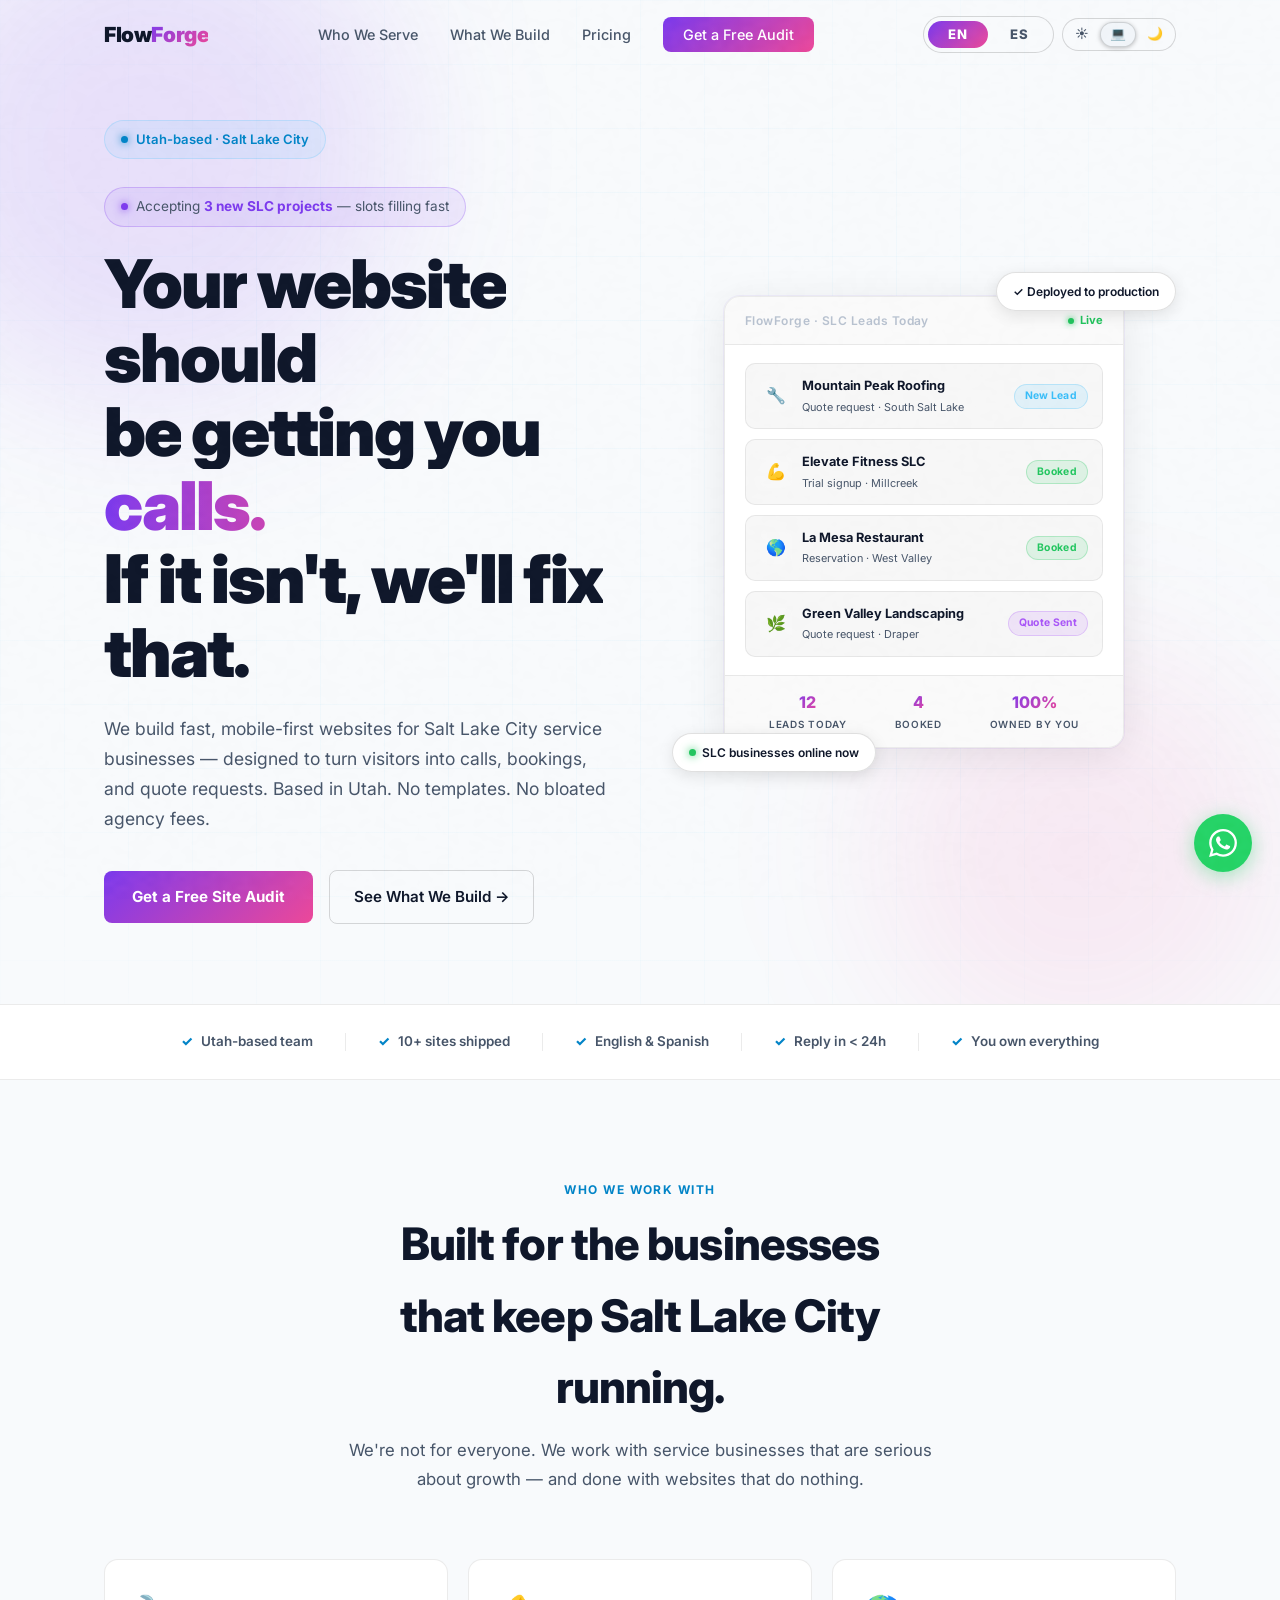
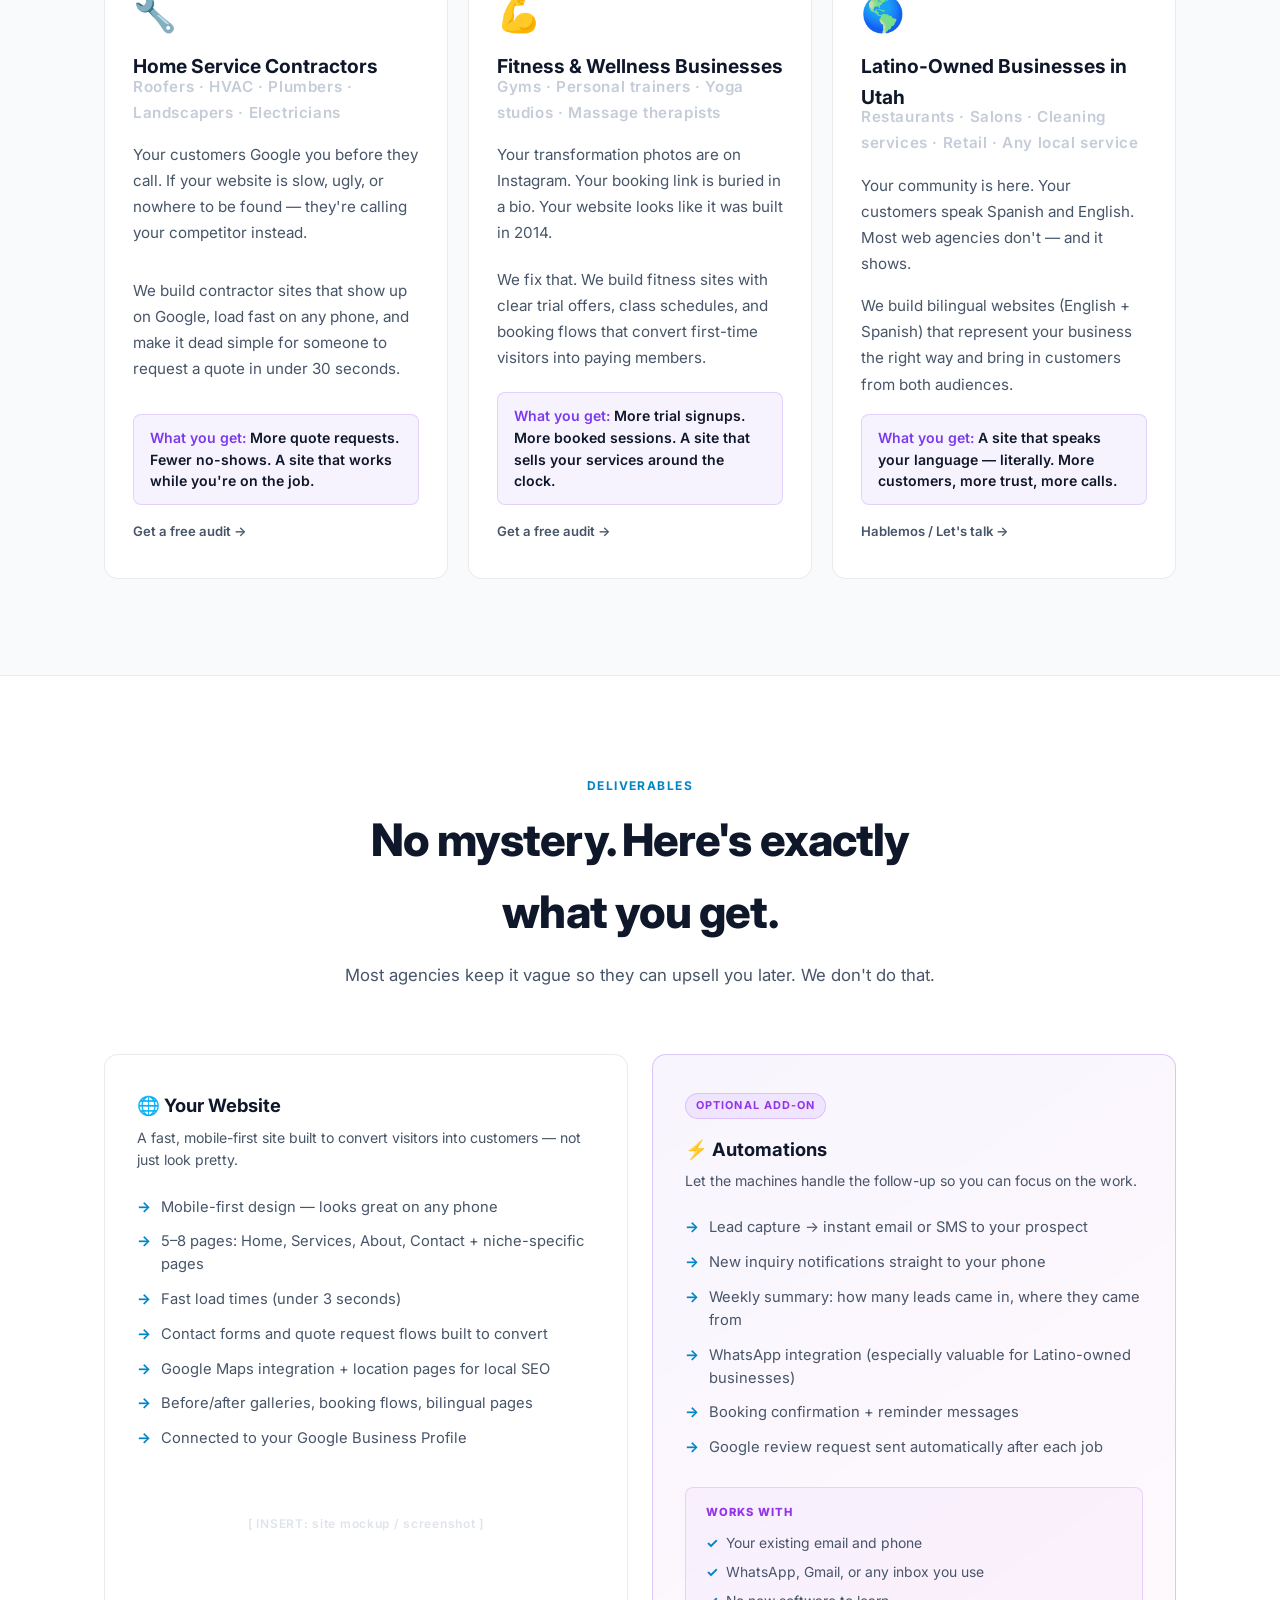
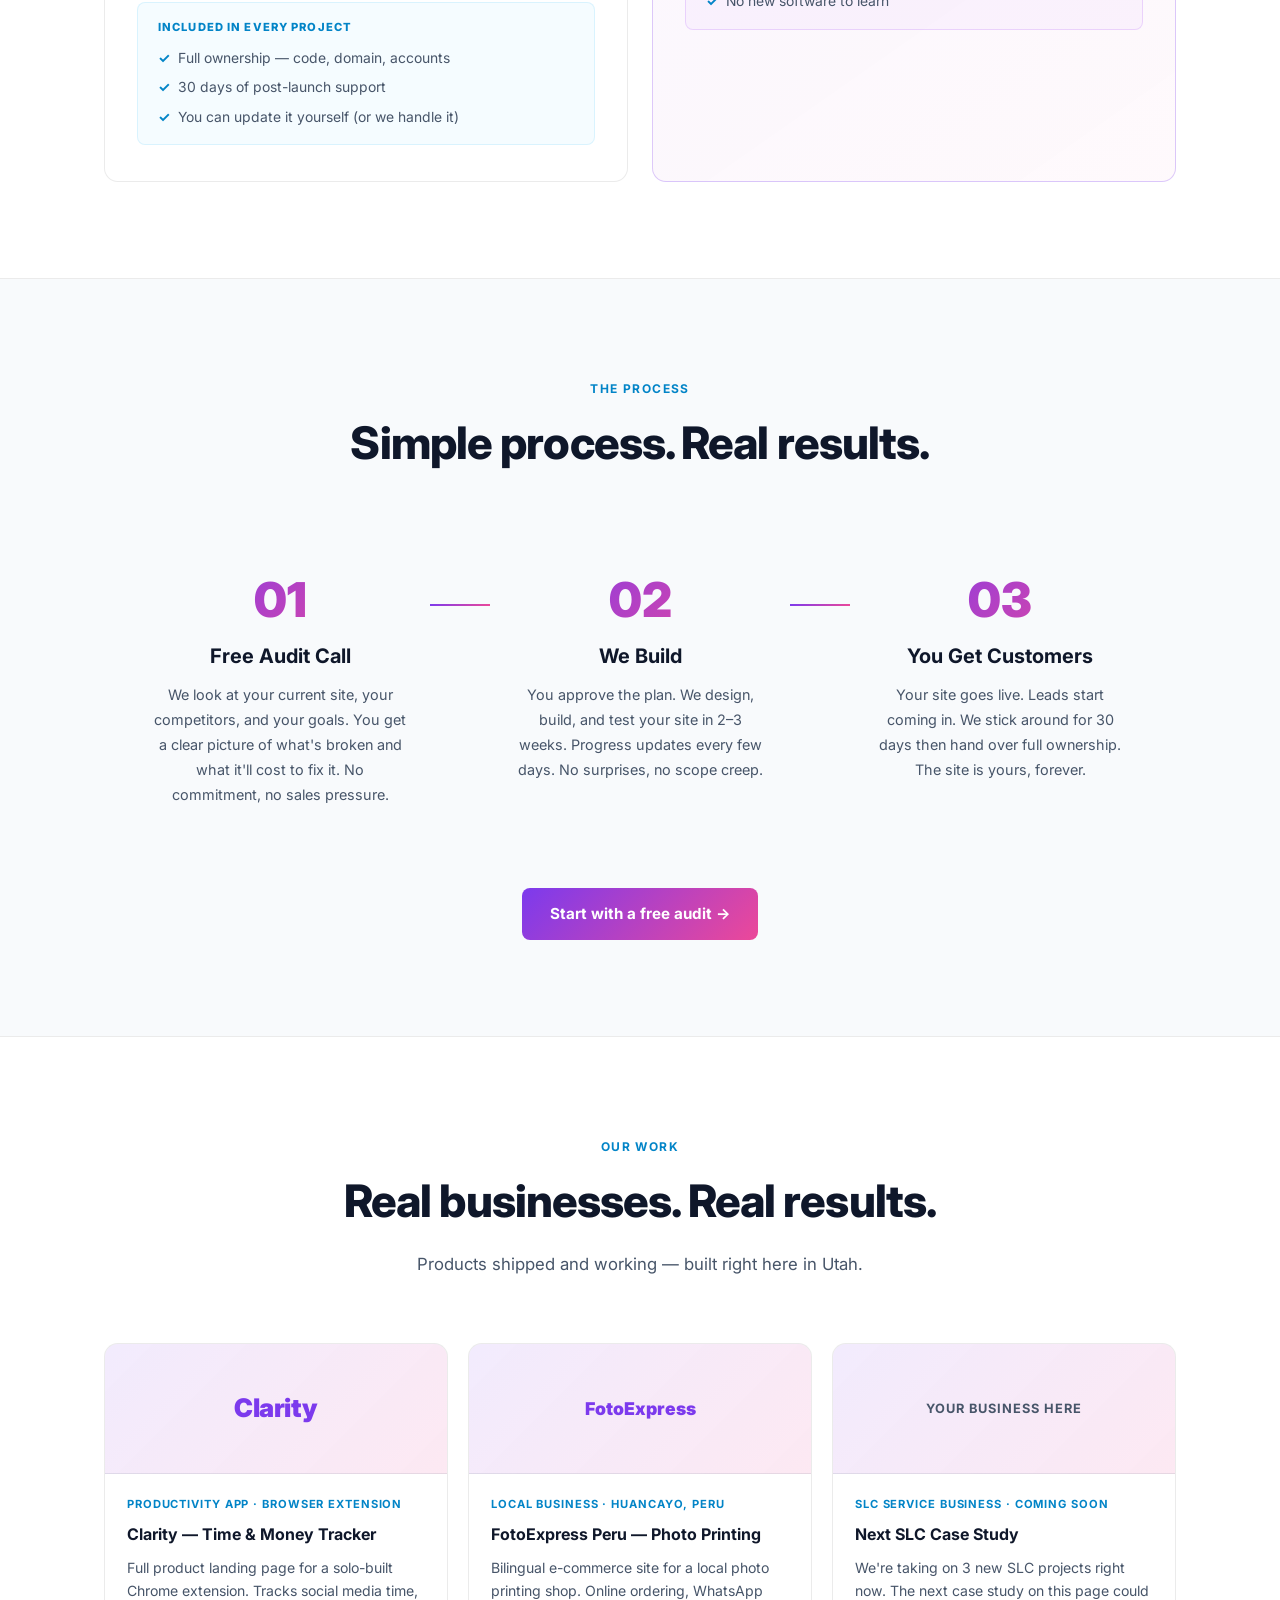
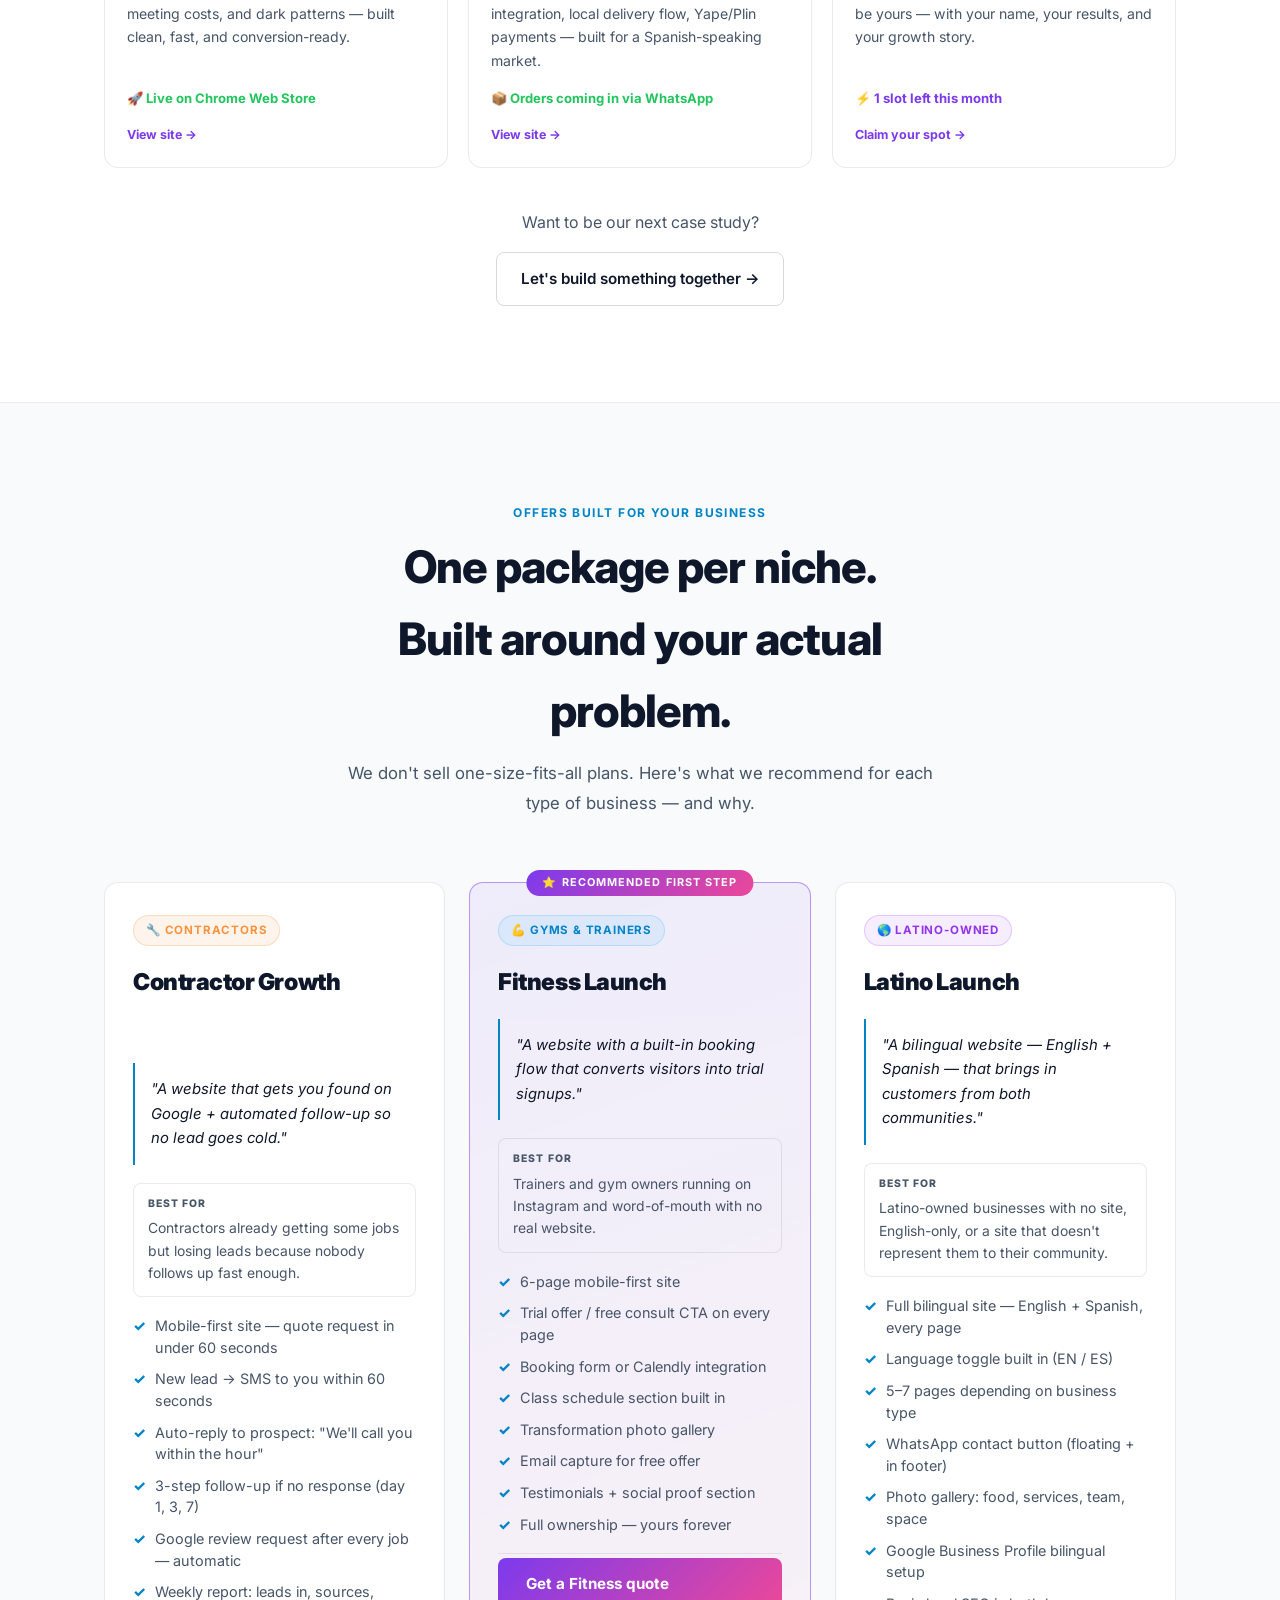
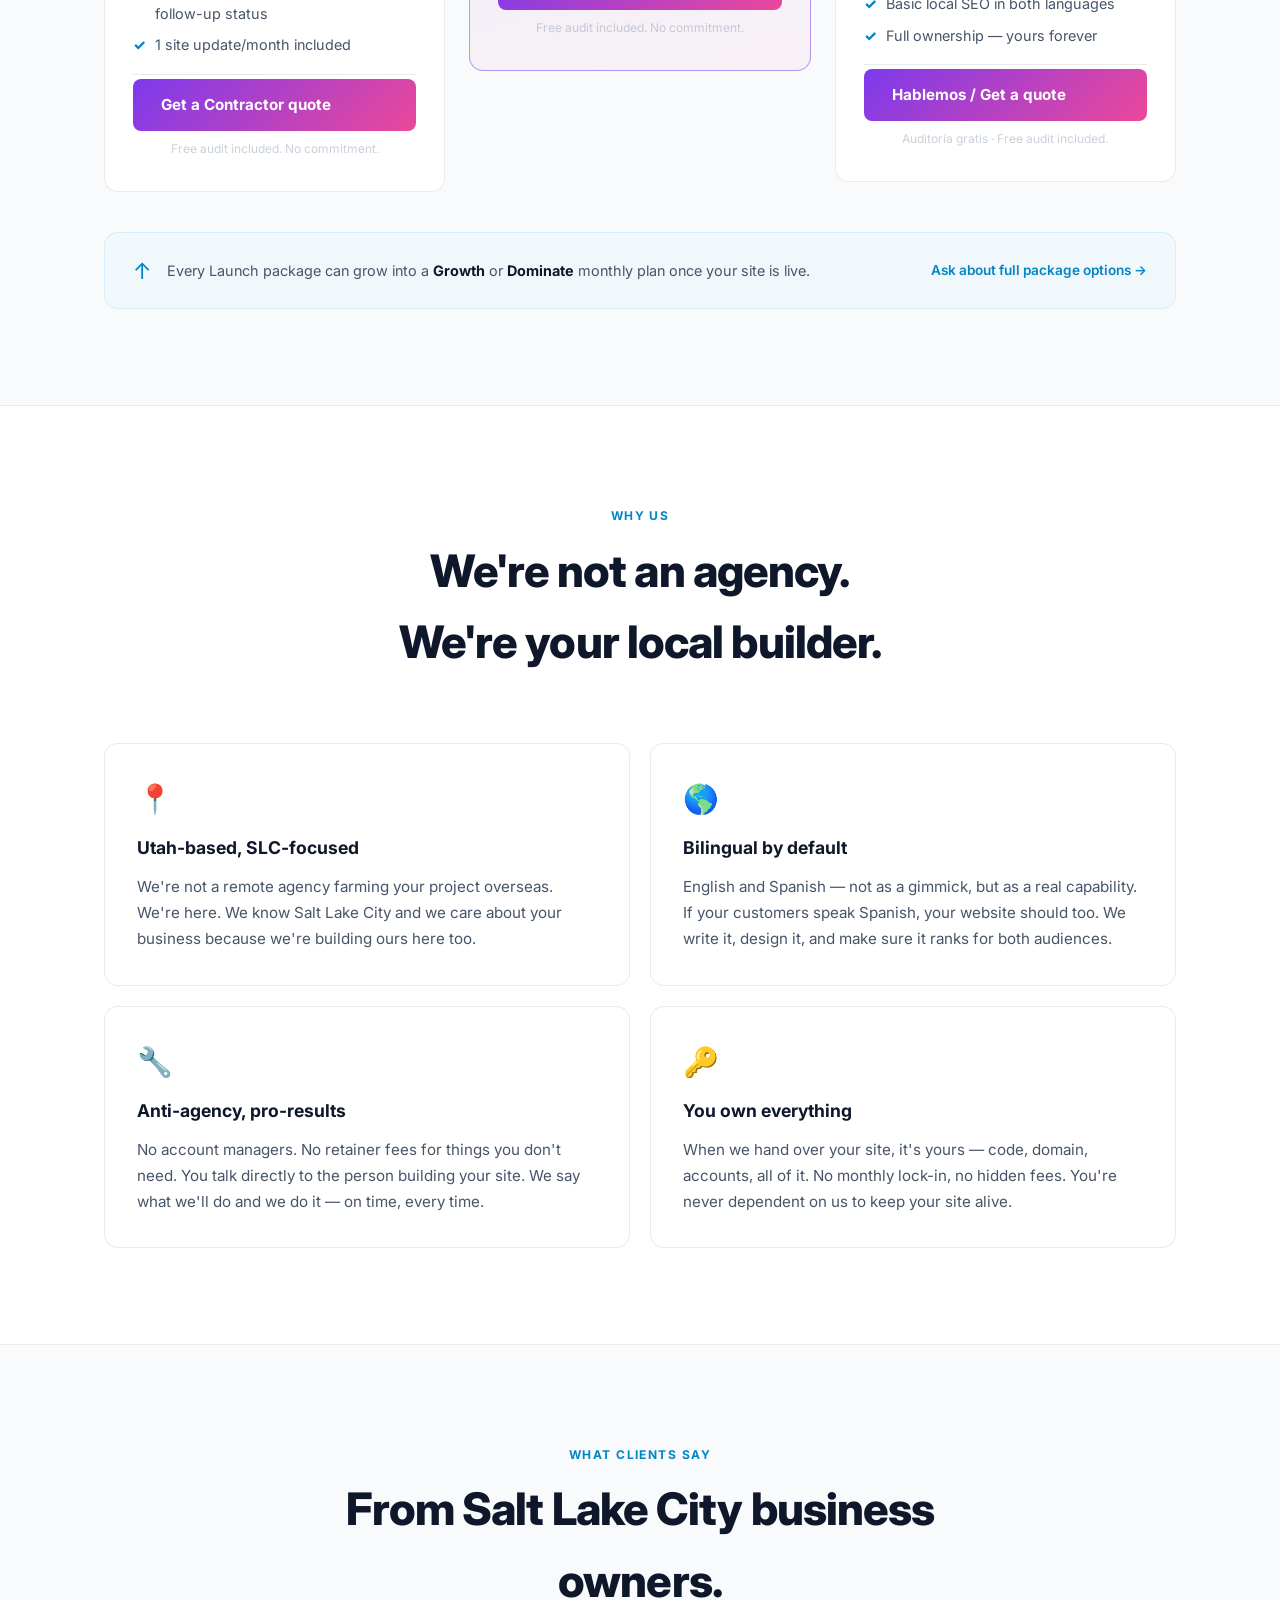
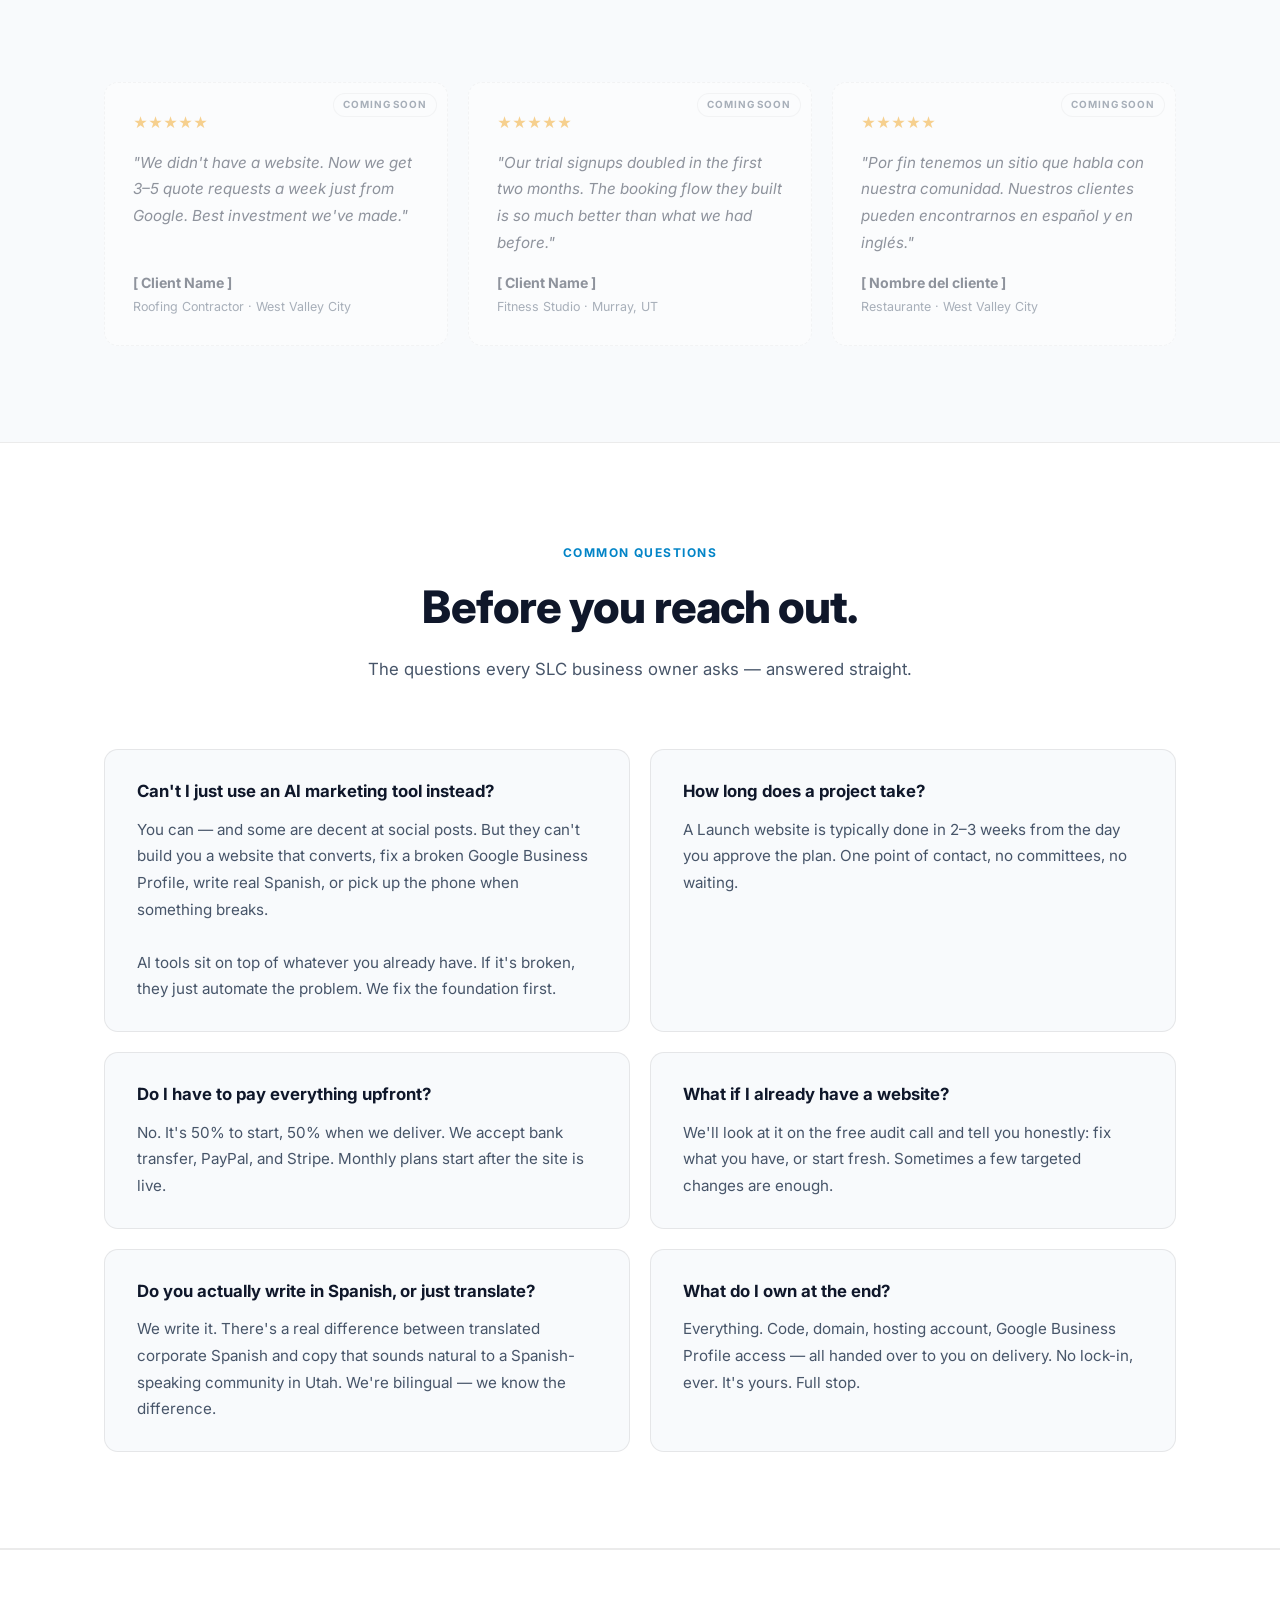
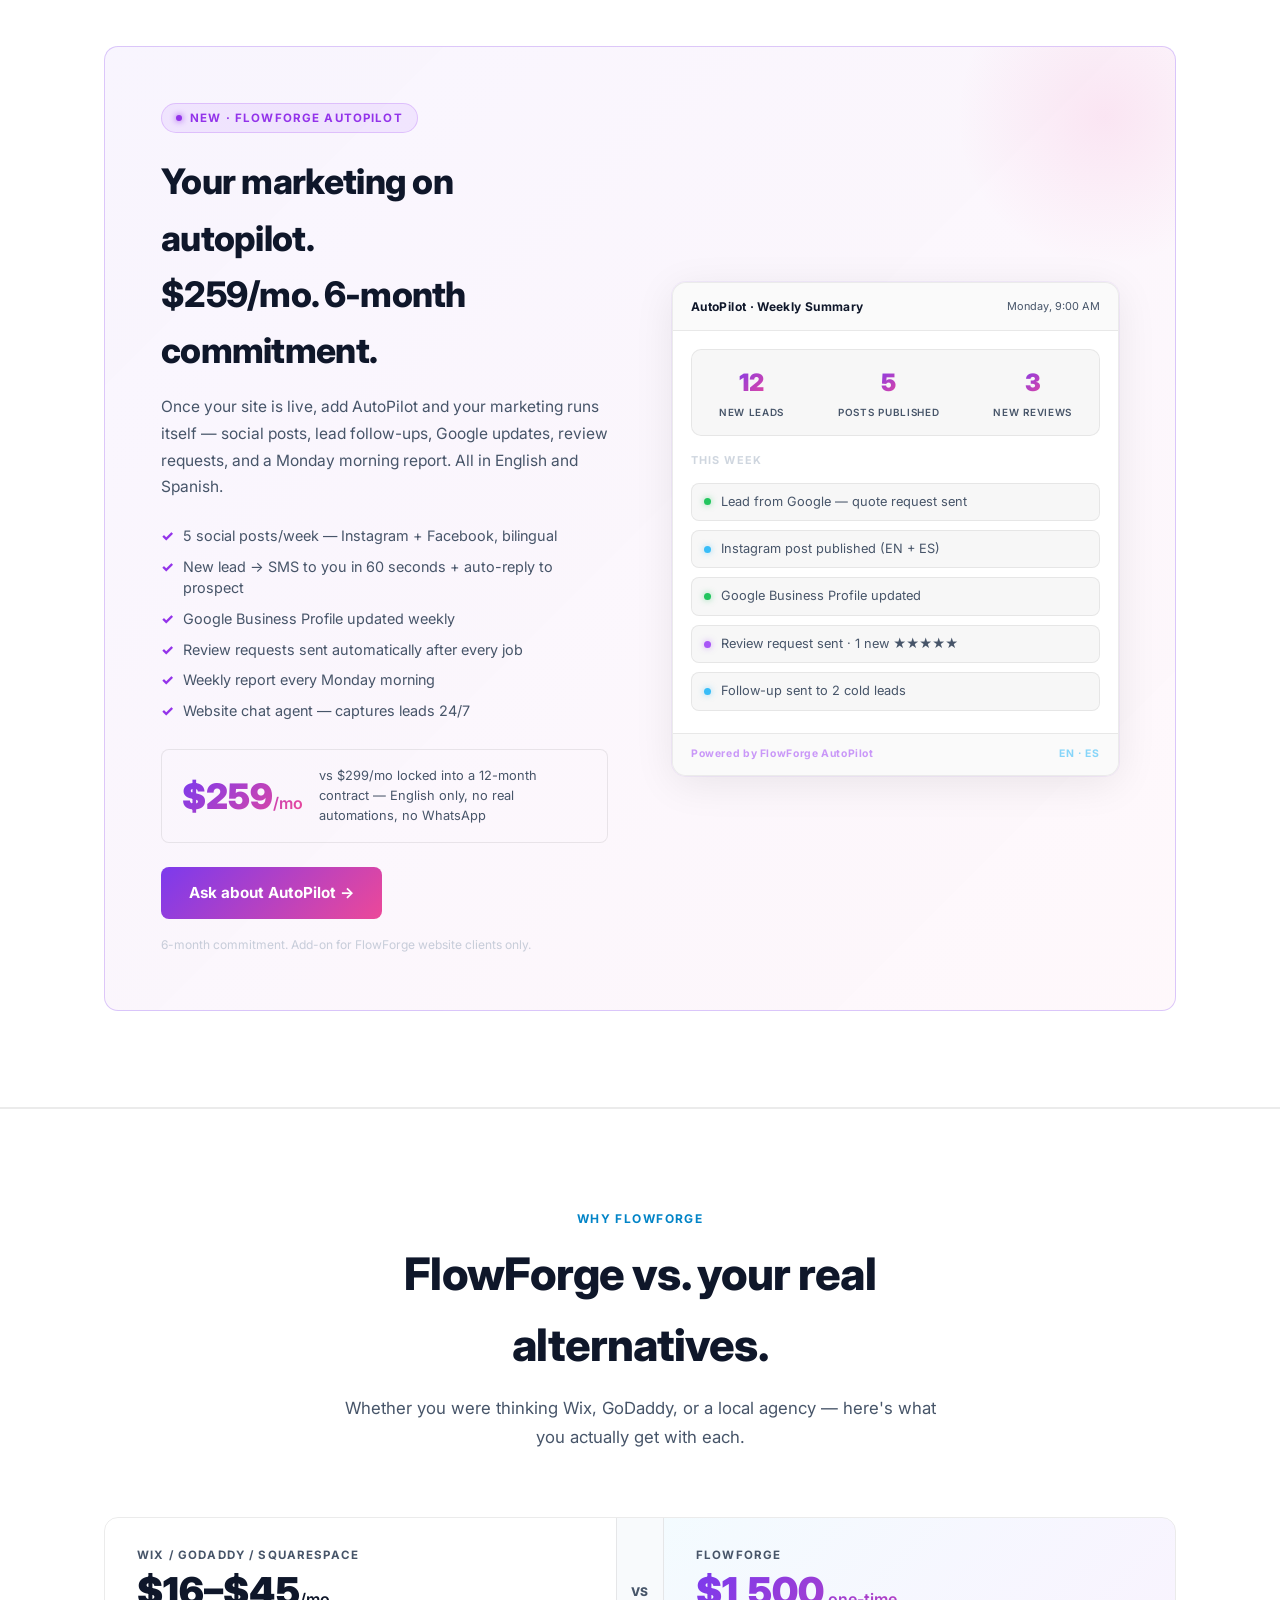
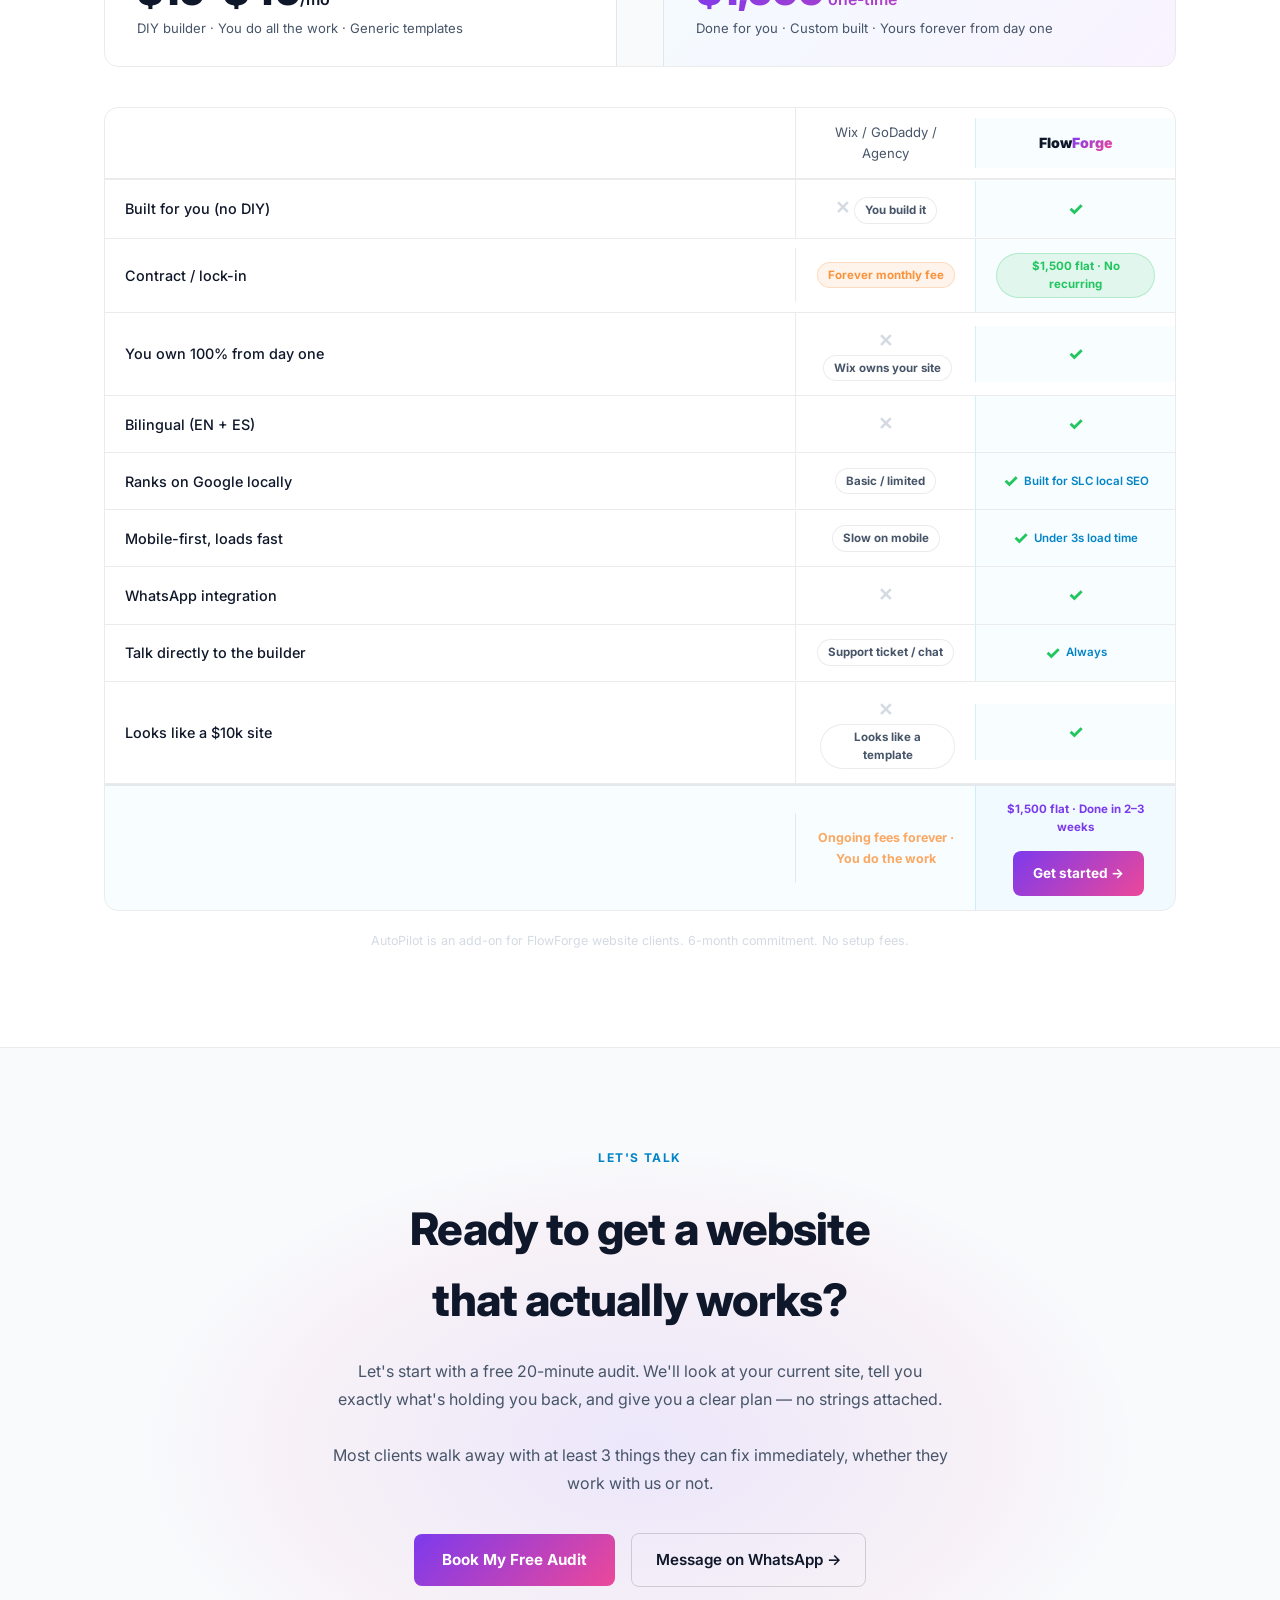
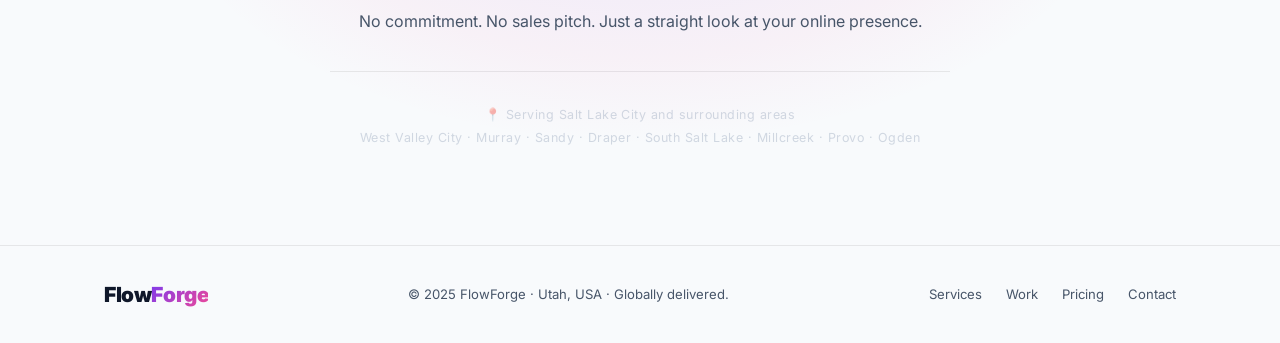
==== slc.html @ 4052bafa "SLC: real case studies, $1500 flat pricing, real comparison vs Wix/GoDaddy, fix trust bar Co-Authore" ====
<!DOCTYPE html>
<html lang="en" data-theme="auto">
<head>
  <script async src="https://www.googletagmanager.com/gtag/js?id=G-CK4HRK4L4M"></script>
  <script>
    window.dataLayer = window.dataLayer || [];
    function gtag(){dataLayer.push(arguments);}
    gtag('js', new Date());
    gtag('config', 'G-CK4HRK4L4M');
  </script>
  <meta charset="UTF-8">
  <meta name="viewport" content="width=device-width, initial-scale=1.0">
  <title>Web Design for Salt Lake City Service Businesses — FlowForge</title>
  <meta name="description" content="FlowForge builds high-converting websites for Salt Lake City contractors, gyms, and Latino-owned businesses. Mobile-first, bilingual, and built to get you customers.">
  <meta property="og:title" content="Web Design for Salt Lake City Service Businesses — FlowForge">
  <meta property="og:description" content="High-converting, mobile-first websites for SLC contractors, gyms, and Latino-owned businesses.">
  <meta property="og:type" content="website">
  <meta property="og:url" content="https://flowforge.com/slc">
  <link rel="preconnect" href="https://fonts.googleapis.com">
  <link rel="preconnect" href="https://fonts.gstatic.com" crossorigin>
  <link href="https://fonts.googleapis.com/css2?family=Inter:wght@300;400;500;600;700;800;900&display=swap" rel="stylesheet">
  <!-- FIXED: absolute path so /slc route finds the CSS correctly -->
  <link rel="stylesheet" href="/style.css">

<style>
/* ── THEME SYSTEM ── */
:root {
  --bg:#07070e;--surface:#0d0d1a;--surface-2:#111127;
  --blue:#38bdf8;--purple:#a855f7;
  --blue-dim:rgba(56,189,248,0.15);--purple-dim:rgba(168,85,247,0.15);
  /* SLC accent: electric purple → hot pink */
  --gradient:linear-gradient(135deg,#7c3aed,#ec4899);
  --accent:   #7c3aed;
  --accent-dim:rgba(124,58,237,0.15);
  --text:#f1f5f9;--muted:#94a3b8;
  --border:rgba(255,255,255,0.07);--border-h:rgba(255,255,255,0.14);
  --radius:14px;--radius-sm:8px;--shadow:0 4px 24px rgba(0,0,0,0.4);
}
/* Keep emerald→gold gradient in light/auto mode (style.css would revert to blue/purple) */
[data-theme="light"] {
  --bg:#f8fafc;--surface:#ffffff;--surface-2:#f1f5f9;
  --text:#0f172a;--muted:#64748b;
  --border:rgba(0,0,0,0.08);--border-h:rgba(0,0,0,0.15);
  --blue-dim:rgba(56,189,248,0.1);--purple-dim:rgba(168,85,247,0.1);
  --accent-dim:rgba(124,58,237,0.1);
  --shadow:0 4px 24px rgba(0,0,0,0.12);
  --gradient:linear-gradient(135deg,#7c3aed,#ec4899) !important;
}
@media (prefers-color-scheme:light) {
  [data-theme="auto"] {
    --bg:#f8fafc;--surface:#ffffff;--surface-2:#f1f5f9;
    --text:#0f172a;--muted:#64748b;
    --border:rgba(0,0,0,0.08);--border-h:rgba(0,0,0,0.15);
    --blue-dim:rgba(56,189,248,0.1);--purple-dim:rgba(168,85,247,0.1);
    --accent-dim:rgba(124,58,237,0.1);
    --shadow:0 4px 24px rgba(0,0,0,0.12);
    --gradient:linear-gradient(135deg,#7c3aed,#ec4899) !important;
  }
}

/* ── SLC ACCENT OVERRIDES: purple + pink ── */
.urgency-badge {
  background: rgba(124,58,237,0.08);
  border-color: rgba(124,58,237,0.25);
}
.urgency-badge strong { color: var(--accent); }
.urgency-dot {
  background: var(--accent);
  box-shadow: 0 0 8px var(--accent);
}
.niche-card:hover {
  box-shadow: 0 16px 48px rgba(124,58,237,0.10);
}
.step-num { color: var(--accent); }

/* ── SLC HERO ORBS: purple + pink ── */
.hero-orb-1 {
  background: rgba(124,58,237,0.13) !important;
}
.hero-orb-2 {
  background: rgba(236,72,153,0.09) !important;
}

/* ── ANIMATIONS ── */
@keyframes slc-gradient-shift {
  0%   { background-position: 0% 50%; }
  50%  { background-position: 100% 50%; }
  100% { background-position: 0% 50%; }
}
@keyframes slc-btn-glow {
  0%, 100% { box-shadow: 0 0 20px rgba(124,58,237,0.4), 0 4px 24px rgba(236,72,153,0.25); }
  50%       { box-shadow: 0 0 32px rgba(124,58,237,0.6), 0 4px 32px rgba(236,72,153,0.4); }
}
@keyframes slc-badge-pulse {
  0%, 100% { box-shadow: 0 0 0 0 rgba(124,58,237,0.35); }
  50%       { box-shadow: 0 0 0 6px rgba(124,58,237,0); }
}

/* Animated gradient on hero text */
.gradient-text {
  background: linear-gradient(270deg,#7c3aed,#ec4899,#7c3aed) !important;
  background-size: 300% 300% !important;
  -webkit-background-clip: text !important;
  -webkit-text-fill-color: transparent !important;
  background-clip: text !important;
  animation: slc-gradient-shift 4s ease infinite !important;
}
/* CTA button ambient glow */
.btn-primary {
  animation: slc-btn-glow 3s ease infinite;
}
/* Urgency badge subtle pulse */
.urgency-badge {
  animation: slc-badge-pulse 2.5s ease infinite;
}

/* ── CARD HOVER UPGRADES ── */
.niche-card:hover {
  border-color: rgba(124,58,237,0.4) !important;
  box-shadow: 0 20px 60px rgba(124,58,237,0.15) !important;
}
.case-card:hover {
  border-color: rgba(124,58,237,0.35) !important;
  box-shadow: 0 16px 48px rgba(124,58,237,0.12) !important;
}
.flagship-card:hover {
  border-color: rgba(124,58,237,0.4) !important;
  box-shadow: 0 20px 60px rgba(124,58,237,0.15) !important;
}
.why-card:hover {
  border-color: rgba(124,58,237,0.3) !important;
}

/* ── FEATURED CARD: purple/pink theme ── */
.flagship-card.flagship-featured {
  border-color: rgba(124,58,237,0.5) !important;
  background: linear-gradient(160deg,rgba(124,58,237,0.07),rgba(236,72,153,0.05)) !important;
}

/* ── CASE THUMBS: purple/pink ── */
.case-thumb {
  background: linear-gradient(135deg,rgba(124,58,237,0.10),rgba(236,72,153,0.12)) !important;
}
.case-thumb.thumb-orange {
  background: linear-gradient(135deg,rgba(236,72,153,0.10),rgba(124,58,237,0.08)) !important;
}

/* ── AUTOPILOT CARD: purple/pink ── */
.autopilot-card {
  background: linear-gradient(135deg,rgba(124,58,237,0.05),rgba(236,72,153,0.04)) !important;
  border-color: rgba(124,58,237,0.25) !important;
}
.autopilot-card::before {
  background: radial-gradient(circle,rgba(236,72,153,0.10),transparent 70%) !important;
}

/* ── FINAL CTA GLOW: purple/pink ── */
.final-cta-glow {
  background: radial-gradient(ellipse,rgba(124,58,237,0.10) 0%,rgba(236,72,153,0.05) 50%,transparent 70%) !important;
  width: 1000px !important;
  height: 600px !important;
}

/* ── NICHE RESULT BOX ── */
.niche-result {
  background: rgba(124,58,237,0.06) !important;
  border-color: rgba(124,58,237,0.18) !important;
}
.niche-result span { color: var(--accent) !important; }

/* ── ADDON BLOCK ── */
.del-block.addon {
  border-color: rgba(124,58,237,0.25) !important;
  background: linear-gradient(145deg,rgba(124,58,237,0.05),rgba(236,72,153,0.03)) !important;
}

/* ── NAV UTILS (right corner group) ── */
.nav-utils {
  display: flex;
  align-items: center;
  gap: 8px;
  flex-shrink: 0;
}

/* ── NAV LANG TOGGLE ── */
.nav-lang-toggle {
  display: inline-flex;
  align-items: center;
  background: rgba(255,255,255,0.06);
  border: 1px solid var(--border-h);
  border-radius: 100px;
  padding: 4px;
  gap: 2px;
}
.nav-lang-btn {
  padding: 7px 20px;
  border-radius: 100px;
  font-size: 0.82rem;
  font-weight: 800;
  letter-spacing: 0.08em;
  border: none;
  cursor: pointer;
  background: transparent;
  color: var(--muted);
  font-family: inherit;
  transition: background 0.2s, color 0.2s;
  line-height: 1;
  text-transform: uppercase;
}
.nav-lang-btn.active { background: var(--gradient); color: #fff; }

/* Desktop: show desktop controls, hide mobile-only ones */
#nav-lang-desktop { display: inline-flex; }
.nav-lang-mobile  { display: none !important; }
#theme-seg        { display: inline-flex; }
.theme-seg-mobile { display: none !important; }
#theme-seg .theme-seg-btn { padding: 5px 9px; font-size: 0.8rem; }

/* Mobile: flip visibility */
@media (max-width: 768px) {
  #nav-lang-desktop { display: none !important; }
  #theme-seg        { display: none !important; }
  .nav-lang-mobile  { display: inline-flex !important; }
  .theme-seg-mobile { display: inline-flex !important; }
  .nav-lang-mobile .nav-lang-btn { padding: 5px 13px; font-size: 0.74rem; }
}

/* ── THEME SEGMENTED CONTROL ── */
.theme-seg {
  display: inline-flex;
  align-items: center;
  background: rgba(255,255,255,0.05);
  border: 1px solid var(--border-h);
  border-radius: 100px;
  padding: 3px;
  gap: 2px;
}
.theme-seg-btn {
  padding: 5px 11px;
  border-radius: 100px;
  font-size: 0.72rem;
  font-weight: 700;
  border: none;
  cursor: pointer;
  background: transparent;
  color: var(--muted);
  font-family: inherit;
  transition: background 0.2s, color 0.2s;
  white-space: nowrap;
  line-height: 1;
}
.theme-seg-btn.active {
  background: var(--surface-2);
  color: var(--text);
  border: 1px solid var(--border-h);
}
[data-theme="light"] .theme-seg-btn.active { background: rgba(0,0,0,0.08); }

/* ── MOBILE NAV OVERLAY — full screen, theme-aware ── */
.nav-links {
  /* default desktop: horizontal flex row */
  display: flex;
  align-items: center;
  gap: 32px;
  list-style: none;
}
@media (max-width: 768px) {
  .nav-links {
    display: none !important;
    position: fixed;
    inset: 0;
    flex-direction: column;
    align-items: center;
    justify-content: center;
    gap: 32px;
    z-index: 99;
    /* Use theme vars so it matches selected mode */
    background: var(--bg);
    backdrop-filter: blur(20px);
    -webkit-backdrop-filter: blur(20px);
  }
  .nav-links.open {
    display: flex !important;
  }
  .nav-links a {
    font-size: 1.15rem;
    font-weight: 600;
    color: var(--text);
  }
  .nav-links li {
    width: 100%;
    text-align: center;
    display: flex;
    justify-content: center;
  }
  .hamburger { display: flex !important; z-index: 100; }
}

/* ── FIX: hv-badge corners in all modes ── */
.hv-badge {
  border-radius: 100px !important;
  overflow: visible !important;
}
.hv-badge-1 { color: #22c55e !important; border-color: rgba(34,197,94,0.35) !important; }

/* Light theme only — explicit light choice */
[data-theme="light"] .hv-badge {
  background: rgba(255,255,255,0.97) !important;
  color: var(--text) !important;
  border-color: rgba(0,0,0,0.12) !important;
  box-shadow: 0 4px 16px rgba(0,0,0,0.1) !important;
}
/* Auto + system is light — only then white */
@media (prefers-color-scheme: light) {
  [data-theme="auto"] .hv-badge {
    background: rgba(255,255,255,0.97) !important;
    color: var(--text) !important;
    border-color: rgba(0,0,0,0.12) !important;
    box-shadow: 0 4px 16px rgba(0,0,0,0.1) !important;
  }
}
/* Auto + system is dark — keep dark (no rule needed, default wins) */

/* ── SLC LEADS CARD ── */
.slc-card{background:rgba(13,13,26,0.88);border:1px solid rgba(255,255,255,0.09);border-radius:16px;backdrop-filter:blur(24px);width:100%;max-width:400px;box-shadow:0 24px 80px rgba(0,0,0,0.5),0 0 0 1px rgba(56,189,248,0.06);overflow:hidden;}
.slc-card-header{display:flex;align-items:center;justify-content:space-between;padding:14px 20px;border-bottom:1px solid rgba(255,255,255,0.06);background:rgba(255,255,255,0.02);}
.slc-card-title{font-size:.75rem;color:rgba(148,163,184,0.65);font-weight:600;letter-spacing:.04em;}
.slc-live{display:flex;align-items:center;gap:6px;font-size:.7rem;font-weight:700;color:#22c55e;}
.slc-live-dot{width:6px;height:6px;background:#22c55e;border-radius:50%;box-shadow:0 0 6px #22c55e;animation:pulse-dot 1.5s ease infinite;flex-shrink:0;}
.slc-card-body{padding:18px 20px;display:flex;flex-direction:column;gap:10px;}
.slc-lead-row{display:flex;align-items:center;justify-content:space-between;padding:12px 14px;background:rgba(255,255,255,0.03);border:1px solid rgba(255,255,255,0.07);border-radius:10px;gap:10px;}
.slc-lead-icon{font-size:1rem;width:32px;height:32px;background:rgba(255,255,255,0.05);border:1px solid rgba(255,255,255,0.07);border-radius:8px;display:flex;align-items:center;justify-content:center;flex-shrink:0;}
.slc-lead-info{flex:1;min-width:0;}
.slc-lead-name{font-size:.8rem;font-weight:700;color:var(--text);white-space:nowrap;overflow:hidden;text-overflow:ellipsis;}
.slc-lead-sub{font-size:.68rem;color:var(--muted);margin-top:2px;}
.slc-lead-pill{font-size:.65rem;font-weight:700;padding:3px 10px;border-radius:100px;letter-spacing:.03em;flex-shrink:0;}
.pill-new{background:rgba(56,189,248,0.12);color:#38bdf8;border:1px solid rgba(56,189,248,0.25);}
.pill-booked{background:rgba(34,197,94,0.12);color:#22c55e;border:1px solid rgba(34,197,94,0.25);}
.pill-quote{background:rgba(168,85,247,0.12);color:#a855f7;border:1px solid rgba(168,85,247,0.25);}
.slc-card-footer{display:flex;justify-content:space-around;padding:14px 20px;border-top:1px solid rgba(255,255,255,0.06);background:rgba(255,255,255,0.02);}
.slc-metric{display:flex;flex-direction:column;align-items:center;gap:2px;}
.slc-metric-num{font-size:1rem;font-weight:800;background:var(--gradient);-webkit-background-clip:text;-webkit-text-fill-color:transparent;background-clip:text;}
.slc-metric-label{font-size:.62rem;color:var(--muted);font-weight:600;text-transform:uppercase;letter-spacing:.07em;}

/* ── TRUST BAR ── */
.trust-bar{border-top:1px solid var(--border);border-bottom:1px solid var(--border);background:var(--surface);padding:26px 0;}
.trust-inner{display:flex;align-items:center;justify-content:center;gap:32px;flex-wrap:wrap;}
.trust-item{display:flex;align-items:center;gap:8px;font-size:.84rem;font-weight:600;color:var(--muted);white-space:nowrap;}
.trust-check{color:var(--blue);font-weight:800;}
.trust-div{width:1px;height:18px;background:var(--border);flex-shrink:0;}

/* ── NICHE CARDS ── */
.niche-grid{display:grid;grid-template-columns:repeat(3,1fr);gap:20px;}
.niche-card{background:var(--surface);border:1px solid var(--border);border-radius:var(--radius);padding:36px 28px;display:flex;flex-direction:column;gap:16px;position:relative;overflow:hidden;transition:border-color .3s,transform .3s,box-shadow .3s;}
.niche-card::after{content:'';position:absolute;bottom:0;left:0;right:0;height:2px;background:var(--gradient);transform:scaleX(0);transform-origin:left;transition:transform .35s ease;}
.niche-card:hover{border-color:rgba(56,189,248,0.3);transform:translateY(-5px);box-shadow:0 16px 48px rgba(56,189,248,0.08);}
.niche-card:hover::after{transform:scaleX(1);}
.niche-emoji{font-size:2.2rem;line-height:1;margin-bottom:4px;}
.niche-card h3{font-size:1.2rem;color:var(--text);margin-bottom:0;}
.niche-sub{font-size:.75rem;font-weight:600;color:rgba(148,163,184,0.55);letter-spacing:.04em;margin-top:-8px;}
.niche-card p{font-size:.95rem;line-height:1.72;flex:1;}
.niche-result{font-size:.88rem;font-weight:600;color:var(--text);padding:12px 16px;background:rgba(56,189,248,0.05);border:1px solid rgba(56,189,248,0.15);border-radius:var(--radius-sm);line-height:1.55;}
.niche-result span{color:var(--blue);}

/* ── DELIVERABLES ── */
.deliverables-grid{display:grid;grid-template-columns:1fr 1fr;gap:24px;}
.del-block{background:var(--surface);border:1px solid var(--border);border-radius:var(--radius);padding:36px 32px;}
.del-block.addon{border-color:rgba(168,85,247,0.2);background:linear-gradient(145deg,rgba(168,85,247,0.04),rgba(56,189,248,0.03));}
.del-tag{display:inline-block;font-size:.68rem;font-weight:700;letter-spacing:.1em;text-transform:uppercase;color:var(--purple);background:rgba(168,85,247,0.1);border:1px solid rgba(168,85,247,0.25);padding:3px 10px;border-radius:100px;margin-bottom:16px;}
.del-block h3{color:var(--text);font-size:1.15rem;margin-bottom:6px;}
.del-block .del-desc{font-size:.88rem;color:var(--muted);margin-bottom:24px;line-height:1.6;}
.del-list{list-style:none;display:flex;flex-direction:column;gap:12px;}
.del-list li{font-size:.92rem;color:var(--muted);padding-left:24px;position:relative;line-height:1.55;}
.del-list li::before{content:'→';position:absolute;left:0;color:var(--blue);font-weight:700;}
.del-always{margin-top:28px;padding:16px 20px;background:rgba(56,189,248,0.05);border:1px solid rgba(56,189,248,0.15);border-radius:var(--radius-sm);}
.del-always-title{font-size:.7rem;font-weight:800;color:var(--blue);text-transform:uppercase;letter-spacing:.1em;margin-bottom:10px;}
.del-always ul{list-style:none;display:flex;flex-direction:column;gap:7px;}
.del-always ul li{font-size:.87rem;color:var(--muted);padding-left:20px;position:relative;}
.del-always ul li::before{content:'✓';position:absolute;left:0;color:var(--blue);font-weight:700;}
.insert-screenshot{margin-top:24px;height:100px;border:2px dashed rgba(255,255,255,0.08);border-radius:var(--radius-sm);display:flex;align-items:center;justify-content:center;font-size:.75rem;font-weight:600;color:rgba(148,163,184,0.3);letter-spacing:.06em;}

/* ── CASE STUDIES ── */
.case-grid{display:grid;grid-template-columns:repeat(3,1fr);gap:20px;}
.case-card{background:var(--surface);border:1px solid var(--border);border-radius:var(--radius);overflow:hidden;transition:border-color .3s,transform .3s;display:flex;flex-direction:column;}
.case-card:hover{border-color:rgba(56,189,248,0.3);transform:translateY(-4px);}
.case-thumb{height:130px;background:linear-gradient(135deg,rgba(56,189,248,0.08),rgba(168,85,247,0.12));display:flex;align-items:center;justify-content:center;font-size:2.4rem;border-bottom:1px solid var(--border);position:relative;}
.case-thumb.thumb-orange{background:linear-gradient(135deg,rgba(251,146,60,0.09),rgba(239,68,68,0.09));}
.case-coming-tag{position:absolute;top:10px;right:10px;font-size:.62rem;font-weight:700;letter-spacing:.09em;text-transform:uppercase;color:var(--muted);background:rgba(255,255,255,0.05);border:1px solid var(--border);padding:3px 9px;border-radius:100px;}
.case-body{padding:22px;flex:1;display:flex;flex-direction:column;gap:8px;}
.case-type{font-size:.7rem;font-weight:700;color:var(--blue);letter-spacing:.08em;text-transform:uppercase;}
.case-body h3{font-size:1rem;color:var(--text);}
.case-body p{font-size:.88rem;line-height:1.65;flex:1;}
.case-result{margin-top:8px;font-size:.82rem;font-weight:700;color:#22c55e;}
.case-insert-note{font-size:.75rem;color:rgba(148,163,184,0.3);font-style:italic;}

/* ── FLAGSHIP CARDS ── */
.flagship-grid{display:grid;grid-template-columns:repeat(3,1fr);gap:24px;align-items:start;}
.flagship-card{background:var(--surface);border:1px solid var(--border);border-radius:var(--radius);padding:32px 28px;display:flex;flex-direction:column;gap:18px;position:relative;transition:border-color .3s,transform .3s,box-shadow .3s;}
.flagship-card:hover{border-color:rgba(56,189,248,0.3);transform:translateY(-5px);box-shadow:0 16px 48px rgba(56,189,248,0.08);}
.flagship-card.flagship-featured{border-color:rgba(56,189,248,0.45);background:linear-gradient(160deg,rgba(56,189,248,0.06),rgba(168,85,247,0.07));}
.flagship-top-badge{position:absolute;top:-13px;left:50%;transform:translateX(-50%);font-size:.68rem;font-weight:700;letter-spacing:.1em;text-transform:uppercase;background:var(--gradient);color:#fff;padding:4px 16px;border-radius:100px;white-space:nowrap;}
.flagship-niche-tag{display:inline-flex;align-items:center;gap:6px;font-size:.72rem;font-weight:700;letter-spacing:.07em;text-transform:uppercase;padding:5px 12px;border-radius:100px;width:fit-content;}
.tag-contractor{background:rgba(251,146,60,0.1);border:1px solid rgba(251,146,60,0.25);color:#fb923c;}
.tag-fitness{background:rgba(56,189,248,0.1);border:1px solid rgba(56,189,248,0.25);color:var(--blue);}
.tag-latino{background:rgba(168,85,247,0.1);border:1px solid rgba(168,85,247,0.25);color:var(--purple);}
.flagship-header{display:flex;align-items:flex-end;justify-content:space-between;gap:12px;flex-wrap:wrap;}
.flagship-name{font-size:1.45rem;font-weight:900;color:var(--text);letter-spacing:-.02em;}
.flagship-price{font-size:1.05rem;font-weight:800;background:var(--gradient);-webkit-background-clip:text;-webkit-text-fill-color:transparent;background-clip:text;text-align:right;line-height:1.3;}
.flagship-price span{font-size:.78rem;font-weight:600;display:block;opacity:.7;}
.flagship-promise{font-size:.93rem;color:var(--text);line-height:1.65;font-style:italic;padding:14px 16px;background:rgba(255,255,255,0.03);border-left:2px solid var(--blue);border-radius:0 var(--radius-sm) var(--radius-sm) 0;}
.flagship-for{font-size:.87rem;color:var(--muted);line-height:1.6;padding:12px 14px;background:rgba(255,255,255,0.02);border:1px solid var(--border);border-radius:var(--radius-sm);}
.flagship-for-label{font-size:.65rem;font-weight:800;text-transform:uppercase;letter-spacing:.1em;color:var(--muted);margin-bottom:5px;}
.flagship-features{list-style:none;display:flex;flex-direction:column;gap:10px;flex:1;}
.flagship-features li{font-size:.9rem;color:var(--muted);padding-left:22px;position:relative;line-height:1.5;}
.flagship-features li::before{content:'✓';position:absolute;left:0;color:var(--blue);font-weight:800;}
.flagship-cta-wrap{display:flex;flex-direction:column;gap:8px;padding-top:4px;border-top:1px solid var(--border);margin-top:auto;}
.flagship-micro{font-size:.75rem;color:rgba(148,163,184,0.5);text-align:center;}
.flagship-upsell{margin-top:40px;display:flex;align-items:center;gap:16px;padding:20px 28px;background:rgba(56,189,248,0.04);border:1px solid rgba(56,189,248,0.15);border-radius:var(--radius);flex-wrap:wrap;}
.flagship-upsell-icon{font-size:1.4rem;color:var(--blue);flex-shrink:0;}
.flagship-upsell p{font-size:.9rem;color:var(--muted);line-height:1.65;flex:1;min-width:200px;}
.flagship-upsell p strong{color:var(--text);}

/* ── WHY GRID ── */
.why-grid{display:grid;grid-template-columns:repeat(2,1fr);gap:20px;}
.why-card{background:var(--surface);border:1px solid var(--border);border-radius:var(--radius);padding:32px;display:flex;flex-direction:column;gap:12px;transition:border-color .3s,transform .3s;}
.why-card:hover{border-color:rgba(56,189,248,0.25);transform:translateY(-3px);}
.why-icon{font-size:1.8rem;}
.why-card h3{font-size:1.1rem;color:var(--text);}
.why-card p{font-size:.95rem;line-height:1.72;}

/* ── TESTIMONIALS ── */
.testi-grid{display:grid;grid-template-columns:repeat(3,1fr);gap:20px;}
.testi-card{background:var(--surface);border:1px solid var(--border);border-radius:var(--radius);padding:28px;display:flex;flex-direction:column;gap:16px;transition:border-color .3s;}
.testi-card:hover{border-color:rgba(56,189,248,0.25);}
.testi-card.placeholder{opacity:.45;border-style:dashed;}
.testi-stars{display:flex;gap:3px;color:#f59e0b;font-size:.9rem;}
.testi-quote{font-size:.95rem;color:var(--text);line-height:1.75;font-style:italic;flex:1;}
.testi-author{display:flex;flex-direction:column;gap:2px;}
.testi-name{font-size:.88rem;font-weight:700;color:var(--text);}
.testi-biz{font-size:.78rem;color:var(--muted);}

/* ── AUTOPILOT ── */
.autopilot-section{background:var(--surface);border-top:1px solid var(--border);border-bottom:1px solid var(--border);}
.autopilot-card{display:grid;grid-template-columns:1fr 1fr;gap:64px;align-items:center;padding:56px;background:linear-gradient(135deg,rgba(56,189,248,0.04),rgba(168,85,247,0.05));border:1px solid rgba(56,189,248,0.2);border-radius:var(--radius);position:relative;overflow:hidden;}
.autopilot-card::before{content:'';position:absolute;top:-80px;right:-80px;width:300px;height:300px;background:radial-gradient(circle,rgba(168,85,247,0.08),transparent 70%);pointer-events:none;}
.autopilot-badge{display:inline-flex;align-items:center;gap:8px;font-size:.72rem;font-weight:700;letter-spacing:.1em;text-transform:uppercase;color:var(--purple);background:rgba(168,85,247,0.1);border:1px solid rgba(168,85,247,0.25);padding:5px 14px;border-radius:100px;margin-bottom:20px;width:fit-content;}
.autopilot-dot{width:6px;height:6px;background:var(--purple);border-radius:50%;box-shadow:0 0 6px var(--purple);animation:pulse-dot 1.5s ease infinite;flex-shrink:0;}
.autopilot-left h2{margin-bottom:16px;font-size:clamp(1.6rem,3vw,2.2rem);}
.autopilot-left p{margin-bottom:24px;font-size:.97rem;line-height:1.72;}
.autopilot-list{list-style:none;display:flex;flex-direction:column;gap:9px;margin-bottom:28px;}
.autopilot-list li{font-size:.9rem;color:var(--muted);padding-left:22px;position:relative;line-height:1.5;}
.autopilot-list li::before{content:'✓';position:absolute;left:0;color:var(--purple);font-weight:800;}
.autopilot-price-row{display:flex;align-items:center;gap:16px;flex-wrap:wrap;margin-bottom:24px;padding:16px 20px;background:rgba(255,255,255,0.03);border:1px solid var(--border);border-radius:var(--radius-sm);}
.autopilot-price{font-size:2.2rem;font-weight:900;background:var(--gradient);-webkit-background-clip:text;-webkit-text-fill-color:transparent;background-clip:text;line-height:1;flex-shrink:0;}
.autopilot-price span{font-size:1rem;font-weight:600;}
.autopilot-vs{font-size:.8rem;color:var(--muted);line-height:1.55;flex:1;}
.autopilot-cta-row{display:flex;align-items:center;gap:16px;flex-wrap:wrap;}
.autopilot-note{font-size:.75rem;color:rgba(148,163,184,0.5);}
.autopilot-preview{background:rgba(13,13,26,0.9);border:1px solid rgba(255,255,255,0.09);border-radius:14px;overflow:hidden;box-shadow:0 24px 64px rgba(0,0,0,0.5);}
.ap-preview-header{display:flex;align-items:center;justify-content:space-between;padding:14px 18px;border-bottom:1px solid rgba(255,255,255,0.06);background:rgba(255,255,255,0.02);}
.ap-preview-title{font-size:.75rem;font-weight:700;color:var(--text);letter-spacing:.03em;}
.ap-preview-date{font-size:.68rem;color:var(--muted);}
.ap-preview-body{padding:18px;}
.ap-stat-row{display:flex;justify-content:space-around;padding:14px 0;margin-bottom:16px;background:rgba(255,255,255,0.02);border:1px solid rgba(255,255,255,0.06);border-radius:10px;}
.ap-stat{display:flex;flex-direction:column;align-items:center;gap:3px;}
.ap-stat-num{font-size:1.5rem;font-weight:900;background:var(--gradient);-webkit-background-clip:text;-webkit-text-fill-color:transparent;background-clip:text;}
.ap-stat-label{font-size:.62rem;color:var(--muted);font-weight:600;text-transform:uppercase;letter-spacing:.07em;}
.ap-activity{display:flex;flex-direction:column;gap:9px;}
.ap-activity-title{font-size:.68rem;font-weight:700;text-transform:uppercase;letter-spacing:.1em;color:rgba(148,163,184,0.45);margin-bottom:4px;}
.ap-activity-item{display:flex;align-items:center;gap:10px;font-size:.8rem;color:var(--muted);padding:8px 12px;background:rgba(255,255,255,0.02);border:1px solid rgba(255,255,255,0.05);border-radius:8px;}
.ap-dot{width:7px;height:7px;border-radius:50%;flex-shrink:0;}
.ap-dot-green{background:#22c55e;box-shadow:0 0 6px rgba(34,197,94,0.5);}
.ap-dot-blue{background:#38bdf8;box-shadow:0 0 6px rgba(56,189,248,0.5);}
.ap-dot-purple{background:#a855f7;box-shadow:0 0 6px rgba(168,85,247,0.5);}
.ap-preview-footer{display:flex;align-items:center;justify-content:space-between;padding:12px 18px;border-top:1px solid rgba(255,255,255,0.06);background:rgba(255,255,255,0.02);margin-top:4px;}
.ap-footer-tag{font-size:.65rem;font-weight:700;color:rgba(168,85,247,0.6);letter-spacing:.06em;}
.ap-footer-lang{font-size:.65rem;font-weight:700;color:rgba(56,189,248,0.6);letter-spacing:.1em;}

/* ── FINAL CTA ── */
.final-cta{text-align:center;position:relative;overflow:hidden;}
.final-cta-glow{position:absolute;width:800px;height:500px;background:radial-gradient(ellipse,rgba(56,189,248,0.07) 0%,transparent 70%);top:50%;left:50%;transform:translate(-50%,-50%);pointer-events:none;}
.final-cta-inner{position:relative;z-index:1;max-width:620px;margin:0 auto;}
.final-cta h2{margin:16px 0 20px;}
.final-cta p{font-size:1rem;margin-bottom:36px;}
.final-cta-btns{display:flex;align-items:center;justify-content:center;gap:16px;flex-wrap:wrap;}
.final-micro{margin-top:20px;font-size:.82rem;color:var(--muted);}
.slc-cities{margin-top:32px;padding-top:32px;border-top:1px solid var(--border);font-size:.78rem;color:rgba(148,163,184,0.4);letter-spacing:.04em;line-height:1.8;}

/* ── LIGHT MODE OVERRIDES for dark-bg components ── */
[data-theme="light"] .slc-card,
[data-theme="light"] .autopilot-preview {
  background:rgba(255,255,255,0.95);
  border-color:rgba(0,0,0,0.08);
  box-shadow: 0 8px 40px rgba(0,0,0,0.08), 0 0 0 1px rgba(124,58,237,0.06);
}
[data-theme="light"] .slc-lead-row,
[data-theme="light"] .ap-activity-item,
[data-theme="light"] .ap-stat-row {
  background:rgba(0,0,0,0.03);
  border-color:rgba(0,0,0,0.07);
}
[data-theme="light"] .slc-card-header,
[data-theme="light"] .slc-card-footer,
[data-theme="light"] .ap-preview-header,
[data-theme="light"] .ap-preview-footer {
  background:rgba(0,0,0,0.02);
  border-color:rgba(0,0,0,0.07);
}
[data-theme="light"] .nav.scrolled {
  background:rgba(248,250,252,0.92);
}
@media (prefers-color-scheme:light) {
  [data-theme="auto"] .slc-card,
  [data-theme="auto"] .autopilot-preview { background:rgba(255,255,255,0.95);border-color:rgba(0,0,0,0.08);box-shadow:0 8px 40px rgba(0,0,0,0.08),0 0 0 1px rgba(124,58,237,0.06); }
  [data-theme="auto"] .slc-lead-row,
  [data-theme="auto"] .ap-activity-item,
  [data-theme="auto"] .ap-stat-row { background:rgba(0,0,0,0.03);border-color:rgba(0,0,0,0.07); }
  [data-theme="auto"] .slc-card-header,
  [data-theme="auto"] .slc-card-footer,
  [data-theme="auto"] .ap-preview-header,
  [data-theme="auto"] .ap-preview-footer { background:rgba(0,0,0,0.02);border-color:rgba(0,0,0,0.07); }
  [data-theme="auto"] .nav.scrolled { background:rgba(248,250,252,0.92); }
}

/* ── COMPARISON TABLE ── */
.cmp-section { background: var(--surface); border-top: 1px solid var(--border); border-bottom: 1px solid var(--border); }

.cmp-cost-strip {
  display: grid;
  grid-template-columns: 1fr 48px 1fr;
  gap: 0;
  margin-bottom: 40px;
  border: 1px solid var(--border);
  border-radius: var(--radius);
  overflow: hidden;
}
.cmp-cost-block {
  padding: 28px 32px;
  display: flex;
  flex-direction: column;
  gap: 8px;
}
.cmp-cost-block.cmp-them { background: rgba(255,255,255,0.02); }
.cmp-cost-block.cmp-us   { background: linear-gradient(135deg, rgba(56,189,248,0.06), rgba(168,85,247,0.07)); }
.cmp-cost-label {
  font-size: 0.72rem;
  font-weight: 700;
  text-transform: uppercase;
  letter-spacing: 0.1em;
  color: var(--muted);
}
.cmp-cost-price {
  font-size: 2.4rem;
  font-weight: 900;
  line-height: 1;
  color: var(--text);
}
.cmp-us .cmp-cost-price {
  background: var(--gradient);
  -webkit-background-clip: text;
  -webkit-text-fill-color: transparent;
  background-clip: text;
}
.cmp-cost-price span { font-size: 1rem; font-weight: 600; }
.cmp-cost-note { font-size: 0.82rem; color: var(--muted); line-height: 1.5; }
.cmp-cost-vs {
  display: flex; align-items: center; justify-content: center;
  font-size: 0.75rem; font-weight: 800; color: var(--muted);
  background: var(--bg); border-left: 1px solid var(--border); border-right: 1px solid var(--border);
  letter-spacing: 0.06em;
}

.cmp-table {
  border: 1px solid var(--border);
  border-radius: var(--radius);
  overflow: hidden;
}
.cmp-row {
  display: grid;
  grid-template-columns: 1fr 180px 200px;
  align-items: center;
  border-bottom: 1px solid var(--border);
}
.cmp-row:last-child { border-bottom: none; }

.cmp-header {
  background: rgba(255,255,255,0.03);
  border-bottom: 2px solid var(--border) !important;
}
.cmp-col-feature,
.cmp-col-them,
.cmp-col-us { padding: 14px 20px; }

.cmp-col-feature {
  font-size: 0.9rem;
  color: var(--text);
  font-weight: 500;
}
.cmp-col-them {
  font-size: 0.82rem;
  color: var(--muted);
  border-left: 1px solid var(--border);
  text-align: center;
}
.cmp-col-us {
  font-size: 0.82rem;
  border-left: 1px solid rgba(56,189,248,0.2);
  background: rgba(56,189,248,0.03);
  text-align: center;
  display: flex;
  align-items: center;
  justify-content: center;
  gap: 6px;
  flex-wrap: wrap;
}

/* Header cols */
.cmp-col-them.cmp-header-col {
  font-size: 0.75rem; font-weight: 700; text-transform: uppercase;
  letter-spacing: 0.08em; color: var(--muted); text-align: center;
}
.cmp-us-logo {
  font-size: 0.88rem; font-weight: 900; color: var(--text);
}
.cmp-us-logo span { background: var(--gradient); -webkit-background-clip: text; -webkit-text-fill-color: transparent; background-clip: text; }
.cmp-ap-tag {
  font-size: 0.65rem; font-weight: 700; letter-spacing: 0.08em;
  text-transform: uppercase; color: var(--purple);
  background: rgba(168,85,247,0.1); border: 1px solid rgba(168,85,247,0.25);
  padding: 2px 8px; border-radius: 100px;
}

/* Value badges */
.cmp-check { color: #22c55e; font-size: 1.1rem; font-weight: 800; }
.cmp-x     { color: rgba(148,163,184,0.4); font-size: 1.1rem; font-weight: 800; }
.cmp-us-note {
  font-size: 0.72rem; color: var(--blue); font-weight: 600;
}
.cmp-them-val { font-size: 0.9rem; font-weight: 700; color: var(--text); }
.cmp-us-val {
  font-size: 0.9rem; font-weight: 900;
  background: var(--gradient); -webkit-background-clip: text;
  -webkit-text-fill-color: transparent; background-clip: text;
}
.cmp-badge-bad {
  display: inline-block; font-size: 0.72rem; font-weight: 700;
  color: #fb923c; background: rgba(251,146,60,0.1);
  border: 1px solid rgba(251,146,60,0.25); padding: 3px 10px; border-radius: 100px;
}
.cmp-badge-good {
  display: inline-block; font-size: 0.72rem; font-weight: 700;
  color: #22c55e; background: rgba(34,197,94,0.1);
  border: 1px solid rgba(34,197,94,0.25); padding: 3px 10px; border-radius: 100px;
}
.cmp-badge-meh {
  display: inline-block; font-size: 0.72rem; font-weight: 700;
  color: var(--muted); background: rgba(255,255,255,0.04);
  border: 1px solid var(--border); padding: 3px 10px; border-radius: 100px;
}
.cmp-total-label {
  font-size: 0.78rem; font-weight: 700; color: rgba(251,146,60,0.8);
}
.cmp-cta-row {
  background: rgba(56,189,248,0.03);
  border-top: 2px solid var(--border) !important;
}
.cmp-footnote {
  text-align: center;
  font-size: 0.78rem;
  color: rgba(148,163,184,0.4);
  margin-top: 20px;
  line-height: 1.6;
}

/* Responsive */
@media (max-width: 768px) {
  .cmp-row { grid-template-columns: 1fr 130px 150px; }
  .cmp-col-feature, .cmp-col-them, .cmp-col-us { padding: 10px 12px; }
  .cmp-col-feature { font-size: 0.8rem; }
  .cmp-cost-strip { grid-template-columns: 1fr 36px 1fr; }
  .cmp-cost-block { padding: 18px 16px; }
  .cmp-cost-price { font-size: 1.7rem; }
}
@media (max-width: 480px) {
  .cmp-cost-strip { grid-template-columns: 1fr; }
  .cmp-cost-vs { padding: 8px; border: none; border-top: 1px solid var(--border); border-bottom: 1px solid var(--border); flex-direction: row; justify-content: center; }
  .cmp-row { grid-template-columns: 1fr 88px 108px; }
  .cmp-col-feature, .cmp-col-them, .cmp-col-us { padding: 9px 8px; font-size: 0.72rem; }
  .cmp-badge-bad, .cmp-badge-good, .cmp-badge-meh { font-size: 0.58rem; padding: 2px 6px; }
  .cmp-us-note { display: none; }
}

/* ── FULL RESPONSIVE SYSTEM ── */

/* Tablet landscape (≤1100px) */
@media (max-width: 1100px) {
  .flagship-grid { grid-template-columns: 1fr 1fr; }
}

/* Tablet portrait (≤960px) */
@media (max-width: 960px) {
  .niche-grid { grid-template-columns: 1fr; }
  .flagship-grid { grid-template-columns: 1fr; }
  .hero-layout { grid-template-columns: 1fr; gap: 40px; }
  .hero-visual { padding: 0; justify-content: flex-start; }
  .slc-card { max-width: 100%; }
  .hv-badge-1 { top: -10px; right: 10px; }
  .hv-badge-2 { bottom: -10px; left: 10px; }
}

/* Tablet (≤900px) */
@media (max-width: 900px) {
  .autopilot-card { grid-template-columns: 1fr; gap: 36px; padding: 32px 24px; }
}

/* Mobile landscape / small tablet (≤768px) */
@media (max-width: 768px) {
  /* Nav bar stays on top of everything */
  .nav { z-index: 300 !important; }

  /* Overlay: explicitly pinned to all 4 edges — works on Android + iOS */
  .nav-links {
    display: none !important;
    position: fixed;
    top: 0;
    left: 0;
    right: 0;
    bottom: 0;
    /* dvh = dynamic viewport height (accounts for Android address bar) */
    height: 100dvh;
    /* fallback for older Android */
    height: 100vh;
    min-height: -webkit-fill-available;
    flex-direction: column;
    align-items: center;
    justify-content: center;
    gap: 36px;
    background: var(--bg);
    z-index: 200;
    overflow: hidden;
    -webkit-overflow-scrolling: touch;
  }
  .nav-links.open {
    display: flex !important;
  }
  .nav-links a {
    font-size: 1.2rem;
    font-weight: 600;
    color: var(--text);
    text-decoration: none;
  }
  .nav-links .btn-nav {
    font-size: 1rem;
    padding: 14px 32px;
  }
  .nav-links li {
    width: 100%;
    text-align: center;
    display: flex;
    justify-content: center;
  }
  .hamburger { display: flex !important; z-index: 301; position: relative; }

  /* Sections */
  .section { padding: 56px 0; }
  .section-header { margin-bottom: 36px; }
  .container { padding: 0 18px; }

  /* Hero */
  .hero { padding: 90px 0 48px; min-height: auto; }
  .hero-sub { font-size: 0.97rem; }
  .hero-ctas { flex-direction: column; align-items: stretch; gap: 12px; }
  .hero-ctas .btn-primary, .hero-ctas .btn-ghost { width: 100%; justify-content: center; }
  .hero-orb-1 { width: 280px; height: 280px; }
  .hero-orb-2 { width: 220px; height: 220px; }

  /* Grids */
  .deliverables-grid { grid-template-columns: 1fr; }
  .why-grid { grid-template-columns: 1fr; }
  .case-grid { grid-template-columns: 1fr 1fr; gap: 14px; }
  .testi-grid { grid-template-columns: 1fr 1fr; gap: 14px; }
  .flagship-grid { grid-template-columns: 1fr; }
  .faq-grid { grid-template-columns: 1fr; }

  /* Process steps */
  .steps { flex-direction: column; align-items: center; }
  .step-connector { width: 2px; height: 36px; margin-top: 0; }

  /* Stats */
  .stat-divider { display: none; }
  .stats-inner { gap: 8px; flex-wrap: wrap; }
  .stat { min-width: 120px; }

  /* Trust bar */
  .trust-inner { gap: 14px; }
  .trust-div { display: none; }

  /* Contact */
  .contact-grid { grid-template-columns: 1fr; gap: 36px; }
  .form-row { grid-template-columns: 1fr; }

  /* Footer */
  .footer-inner { flex-direction: column; align-items: center; text-align: center; gap: 12px; }
  .footer-links { justify-content: center; flex-wrap: wrap; gap: 16px; }

  /* Comparison */
  .cmp-cost-strip { gap: 0; }
}

/* Mobile portrait (≤560px) */
@media (max-width: 560px) {
  .container { padding: 0 14px; }
  .section { padding: 44px 0; }
  .section-header { margin-bottom: 28px; }

  /* Typography scale down */
  h1 { font-size: clamp(1.9rem, 8vw, 2.8rem); }
  h2 { font-size: clamp(1.5rem, 6vw, 2rem); }

  /* Hero */
  .hero { padding: 80px 0 40px; }
  .hero-sub { font-size: 0.92rem; }

  /* All grids → single column */
  .niche-grid, .case-grid, .testi-grid, .flagship-grid,
  .deliverables-grid, .why-grid, .faq-grid { grid-template-columns: 1fr; }

  /* Cards padding reduction */
  .service-card, .niche-card { padding: 24px 18px; }
  .flagship-card { padding: 28px 20px; }
  .pricing-card, .faq-item { padding: 22px 18px; }
  .del-block { padding: 24px 20px; }
  .why-card { padding: 22px 18px; }
  .testi-card { padding: 22px 18px; }
  .contact-form { padding: 24px 16px; }

  /* Flagship header stacks */
  .flagship-header { flex-direction: column; align-items: flex-start; gap: 6px; }
  .flagship-price { text-align: left; }

  /* Upsell strip */
  .flagship-upsell { flex-direction: column; gap: 12px; padding: 18px; }

  /* Final CTA */
  .final-cta-btns { flex-direction: column; align-items: stretch; gap: 12px; }
  .final-cta-btns .btn-primary,
  .final-cta-btns .btn-ghost { width: 100%; justify-content: center; }

  /* AutoPilot */
  .autopilot-card { padding: 20px 16px; gap: 28px; }
  .autopilot-price-row { flex-direction: column; align-items: flex-start; gap: 8px; padding: 14px 16px; }
  .autopilot-cta-row { flex-direction: column; align-items: stretch; gap: 10px; }
  .autopilot-cta-row .btn-primary { width: 100%; justify-content: center; }

  /* Stats grid on mobile */
  .stats-inner { display: grid; grid-template-columns: 1fr 1fr; gap: 0; }
  .stat { padding: 12px 8px; }
  .stat-num { font-size: 2rem; }

  /* SLC leads card */
  .slc-lead-name { font-size: 0.75rem; }
  .slc-lead-pill { font-size: 0.6rem; padding: 2px 8px; }

  /* Trust bar */
  .trust-inner { gap: 10px; justify-content: flex-start; }

  /* Process steps */
  .step { padding: 20px 14px; }

  /* Case thumbs */
  .portfolio-thumb, .case-thumb { height: 130px; }

  /* Nav mobile bar */
  .nav-lang-btn { padding: 5px 13px; font-size: 0.74rem; }

  /* WhatsApp btn */
  .whatsapp-btn { bottom: 16px; right: 16px; width: 50px; height: 50px; }
}

/* Small phones (≤380px) */
@media (max-width: 380px) {
  .container { padding: 0 12px; }
  h1 { font-size: 1.75rem; }
  h2 { font-size: 1.4rem; }
  .flagship-card { padding: 22px 14px; }
  .autopilot-card { padding: 16px 12px; }
  .cmp-row { grid-template-columns: 1fr 78px 96px; }
  .cmp-col-feature, .cmp-col-them, .cmp-col-us { padding: 8px 6px; font-size: 0.67rem; }
}
</style>
</head>
<body>

<!-- ═══════════ NAV ═══════════ -->
<nav class="nav" id="nav">
  <div class="container nav-inner">
    <a href="/" class="logo">Flow<span>Forge</span></a>
    <ul class="nav-links" id="nav-links">
      <li><a href="#niches" data-i18n="nav.who">Who We Serve</a></li>
      <li><a href="#what-we-build" data-i18n="nav.what">What We Build</a></li>
      <li><a href="#pricing" data-i18n="nav.pricing">Pricing</a></li>
      <li><a href="#contact" class="btn-nav" data-i18n="nav.cta">Get a Free Audit</a></li>
    </ul>

    <!-- Right side: utility controls + mobile hamburger -->
    <div class="nav-utils">
      <!-- EN/ES desktop -->
      <div class="nav-lang-toggle" id="nav-lang-desktop">
        <button class="nav-lang-btn active" id="nav-btn-en" onclick="setLang('en')">EN</button>
        <button class="nav-lang-btn" id="nav-btn-es" onclick="setLang('es')">ES</button>
      </div>
      <!-- Theme desktop -->
      <div class="theme-seg" id="theme-seg">
        <button class="theme-seg-btn" data-theme-key="light" onclick="setTheme('light')" aria-label="Light">☀️</button>
        <button class="theme-seg-btn active" data-theme-key="auto" onclick="setTheme('auto')" aria-label="Auto">💻</button>
        <button class="theme-seg-btn" data-theme-key="dark" onclick="setTheme('dark')" aria-label="Dark">🌙</button>
      </div>
      <!-- Mobile: EN/ES + theme + hamburger -->
      <div class="nav-lang-toggle nav-lang-mobile">
        <button class="nav-lang-btn active" id="nav-btn-en-m" onclick="setLang('en')">EN</button>
        <button class="nav-lang-btn" id="nav-btn-es-m" onclick="setLang('es')">ES</button>
      </div>
      <div class="theme-seg theme-seg-mobile" id="theme-seg-mobile">
        <button class="theme-seg-btn" data-theme-key="light" onclick="setTheme('light')">☀️</button>
        <button class="theme-seg-btn active" data-theme-key="auto" onclick="setTheme('auto')">💻</button>
        <button class="theme-seg-btn" data-theme-key="dark" onclick="setTheme('dark')">🌙</button>
      </div>
      <button class="hamburger" id="hamburger" aria-label="Menu">
        <span></span><span></span><span></span>
      </button>
    </div>
  </div>
</nav>

<!-- ═══════════ HERO ═══════════ -->
<section class="hero">
  <div class="hero-orb hero-orb-1"></div>
  <div class="hero-orb hero-orb-2"></div>
  <div class="hero-grid"></div>
  <div class="container hero-layout">
    <div class="hero-text">
      <div class="badge reveal"><span class="badge-dot"></span><span data-i18n="hero.badge">Utah-based · Salt Lake City</span></div>
      <div class="urgency-badge reveal"><span class="urgency-dot"></span><span data-i18n-html="hero.urgency">Accepting <strong>3 new SLC projects</strong> — slots filling fast</span></div>
      <h1 class="reveal reveal-delay-1" data-i18n-html="hero.h1">Your website should<br>be getting you <span class="gradient-text">calls.</span><br>If it isn't, we'll fix that.</h1>
      <p class="hero-sub reveal reveal-delay-2" data-i18n="hero.sub">We build fast, mobile-first websites for Salt Lake City service businesses — designed to turn visitors into calls, bookings, and quote requests. Based in Utah. No templates. No bloated agency fees.</p>
      <div class="hero-ctas reveal reveal-delay-3">
        <a href="#contact" class="btn-primary" data-i18n="hero.cta1">Get a Free Site Audit</a>
        <a href="#what-we-build" class="btn-ghost" data-i18n="hero.cta2">See What We Build →</a>
      </div>
    </div>
    <div class="hero-visual reveal reveal-delay-2">
      <div class="slc-card">
        <div class="slc-card-header">
          <span class="slc-card-title" data-i18n="card.title">FlowForge · SLC Leads Today</span>
          <span class="slc-live"><span class="slc-live-dot"></span><span data-i18n="card.live">Live</span></span>
        </div>
        <div class="slc-card-body">
          <div class="slc-lead-row">
            <div class="slc-lead-icon">🔧</div>
            <div class="slc-lead-info">
              <div class="slc-lead-name">Mountain Peak Roofing</div>
              <div class="slc-lead-sub" data-i18n="card.row1.sub">Quote request · South Salt Lake</div>
            </div>
            <span class="slc-lead-pill pill-new" data-i18n="card.new">New Lead</span>
          </div>
          <div class="slc-lead-row">
            <div class="slc-lead-icon">💪</div>
            <div class="slc-lead-info">
              <div class="slc-lead-name">Elevate Fitness SLC</div>
              <div class="slc-lead-sub" data-i18n="card.row2.sub">Trial signup · Millcreek</div>
            </div>
            <span class="slc-lead-pill pill-booked" data-i18n="card.booked">Booked</span>
          </div>
          <div class="slc-lead-row">
            <div class="slc-lead-icon">🌎</div>
            <div class="slc-lead-info">
              <div class="slc-lead-name">La Mesa Restaurant</div>
              <div class="slc-lead-sub" data-i18n="card.row3.sub">Reservation · West Valley</div>
            </div>
            <span class="slc-lead-pill pill-booked" data-i18n="card.booked2">Booked</span>
          </div>
          <div class="slc-lead-row">
            <div class="slc-lead-icon">🌿</div>
            <div class="slc-lead-info">
              <div class="slc-lead-name">Green Valley Landscaping</div>
              <div class="slc-lead-sub" data-i18n="card.row4.sub">Quote request · Draper</div>
            </div>
            <span class="slc-lead-pill pill-quote" data-i18n="card.quote">Quote Sent</span>
          </div>
        </div>
        <div class="slc-card-footer">
          <div class="slc-metric"><span class="slc-metric-num">12</span><span class="slc-metric-label" data-i18n="card.metric1">Leads Today</span></div>
          <div class="slc-metric"><span class="slc-metric-num">4</span><span class="slc-metric-label" data-i18n="card.metric2">Booked</span></div>
          <div class="slc-metric"><span class="slc-metric-num">100%</span><span class="slc-metric-label" data-i18n="card.metric3">Owned by You</span></div>
        </div>
      </div>
      <div class="hv-badge hv-badge-1" data-i18n="card.badge1">✓ &nbsp;Deployed to production</div>
      <div class="hv-badge hv-badge-2"><span class="hv-live-dot"></span><span data-i18n="card.badge2">&nbsp;SLC businesses online now</span></div>
    </div>
  </div>
</section>

<!-- ═══════════ TRUST BAR ═══════════ -->
<section class="trust-bar">
  <div class="container">
    <div class="trust-inner">
      <div class="trust-item"><span class="trust-check">✓</span><span data-i18n="trust.1">Utah-based team</span></div>
      <div class="trust-div"></div>
      <div class="trust-item"><span class="trust-check">✓</span><span data-i18n="trust.2">2 live sites · Growing fast</span></div>
      <div class="trust-div"></div>
      <div class="trust-item"><span class="trust-check">✓</span><span data-i18n="trust.3">English &amp; Spanish</span></div>
      <div class="trust-div"></div>
      <div class="trust-item"><span class="trust-check">✓</span><span data-i18n="trust.4">Reply in &lt; 24h</span></div>
      <div class="trust-div"></div>
      <div class="trust-item"><span class="trust-check">✓</span><span data-i18n="trust.5">You own everything</span></div>
    </div>
  </div>
</section>

<!-- ═══════════ NICHES ═══════════ -->
<section id="niches" class="section">
  <div class="container">
    <div class="section-header reveal">
      <span class="label" data-i18n="niches.label">Who we work with</span>
      <h2 data-i18n-html="niches.h2">Built for the businesses<br>that keep Salt Lake City running.</h2>
      <p data-i18n="niches.p">We're not for everyone. We work with service businesses that are serious about growth — and done with websites that do nothing.</p>
    </div>
    <div class="niche-grid">
      <div class="niche-card reveal">
        <div class="niche-emoji">🔧</div>
        <div>
          <h3 data-i18n="niche.c.h3">Home Service Contractors</h3>
          <p class="niche-sub" data-i18n="niche.c.sub">Roofers · HVAC · Plumbers · Landscapers · Electricians</p>
        </div>
        <p data-i18n="niche.c.p1">Your customers Google you before they call. If your website is slow, ugly, or nowhere to be found — they're calling your competitor instead.</p>
        <p data-i18n="niche.c.p2">We build contractor sites that show up on Google, load fast on any phone, and make it dead simple for someone to request a quote in under 30 seconds.</p>
        <div class="niche-result" data-i18n-html="niche.c.result"><span>What you get:</span> More quote requests. Fewer no-shows. A site that works while you're on the job.</div>
        <a href="#contact" class="service-cta" data-i18n="niche.c.cta">Get a free audit →</a>
      </div>
      <div class="niche-card reveal reveal-delay-1">
        <div class="niche-emoji">💪</div>
        <div>
          <h3 data-i18n="niche.f.h3">Fitness &amp; Wellness Businesses</h3>
          <p class="niche-sub" data-i18n="niche.f.sub">Gyms · Personal trainers · Yoga studios · Massage therapists</p>
        </div>
        <p data-i18n="niche.f.p1">Your transformation photos are on Instagram. Your booking link is buried in a bio. Your website looks like it was built in 2014.</p>
        <p data-i18n="niche.f.p2">We fix that. We build fitness sites with clear trial offers, class schedules, and booking flows that convert first-time visitors into paying members.</p>
        <div class="niche-result" data-i18n-html="niche.f.result"><span>What you get:</span> More trial signups. More booked sessions. A site that sells your services around the clock.</div>
        <a href="#contact" class="service-cta" data-i18n="niche.f.cta">Get a free audit →</a>
      </div>
      <div class="niche-card reveal reveal-delay-2">
        <div class="niche-emoji">🌎</div>
        <div>
          <h3 data-i18n="niche.l.h3">Latino-Owned Businesses in Utah</h3>
          <p class="niche-sub" data-i18n="niche.l.sub">Restaurants · Salons · Cleaning services · Retail · Any local service</p>
        </div>
        <p data-i18n="niche.l.p1">Your community is here. Your customers speak Spanish and English. Most web agencies don't — and it shows.</p>
        <p data-i18n="niche.l.p2">We build bilingual websites (English + Spanish) that represent your business the right way and bring in customers from both audiences.</p>
        <div class="niche-result" data-i18n-html="niche.l.result"><span>What you get:</span> A site that speaks your language — literally. More customers, more trust, more calls.</div>
        <a href="#contact" class="service-cta" data-i18n="niche.l.cta">Hablemos / Let's talk →</a>
      </div>
    </div>
  </div>
</section>

<!-- ═══════════ DELIVERABLES ═══════════ -->
<section id="what-we-build" class="section process-section">
  <div class="container">
    <div class="section-header reveal">
      <span class="label" data-i18n="del.label">Deliverables</span>
      <h2 data-i18n="del.h2">No mystery. Here's exactly what you get.</h2>
      <p data-i18n="del.p">Most agencies keep it vague so they can upsell you later. We don't do that.</p>
    </div>
    <div class="deliverables-grid">
      <div class="del-block reveal">
        <h3 data-i18n="del.web.h3">🌐 Your Website</h3>
        <p class="del-desc" data-i18n="del.web.desc">A fast, mobile-first site built to convert visitors into customers — not just look pretty.</p>
        <ul class="del-list">
          <li data-i18n="del.web.1">Mobile-first design — looks great on any phone</li>
          <li data-i18n="del.web.2">5–8 pages: Home, Services, About, Contact + niche-specific pages</li>
          <li data-i18n="del.web.3">Fast load times (under 3 seconds)</li>
          <li data-i18n="del.web.4">Contact forms and quote request flows built to convert</li>
          <li data-i18n="del.web.5">Google Maps integration + location pages for local SEO</li>
          <li data-i18n="del.web.6">Before/after galleries, booking flows, bilingual pages</li>
          <li data-i18n="del.web.7">Connected to your Google Business Profile</li>
        </ul>
        <div class="insert-screenshot" data-i18n="del.screenshot">[ INSERT: site mockup / screenshot ]</div>
        <div class="del-always">
          <div class="del-always-title" data-i18n="del.always.title">Included in every project</div>
          <ul>
            <li data-i18n="del.always.1">Full ownership — code, domain, accounts</li>
            <li data-i18n="del.always.2">30 days of post-launch support</li>
            <li data-i18n="del.always.3">You can update it yourself (or we handle it)</li>
          </ul>
        </div>
      </div>
      <div class="del-block addon reveal reveal-delay-1">
        <div class="del-tag" data-i18n="del.auto.tag">Optional Add-on</div>
        <h3 data-i18n="del.auto.h3">⚡ Automations</h3>
        <p class="del-desc" data-i18n="del.auto.desc">Let the machines handle the follow-up so you can focus on the work.</p>
        <ul class="del-list">
          <li data-i18n="del.auto.1">Lead capture → instant email or SMS to your prospect</li>
          <li data-i18n="del.auto.2">New inquiry notifications straight to your phone</li>
          <li data-i18n="del.auto.3">Weekly summary: how many leads came in, where they came from</li>
          <li data-i18n="del.auto.4">WhatsApp integration (especially valuable for Latino-owned businesses)</li>
          <li data-i18n="del.auto.5">Booking confirmation + reminder messages</li>
          <li data-i18n="del.auto.6">Google review request sent automatically after each job</li>
        </ul>
        <div class="del-always" style="border-color:rgba(168,85,247,0.2);background:rgba(168,85,247,0.04);">
          <div class="del-always-title" style="color:var(--purple);" data-i18n="del.works.title">Works with</div>
          <ul>
            <li data-i18n="del.works.1">Your existing email and phone</li>
            <li data-i18n="del.works.2">WhatsApp, Gmail, or any inbox you use</li>
            <li data-i18n="del.works.3">No new software to learn</li>
          </ul>
        </div>
      </div>
    </div>
  </div>
</section>

<!-- ═══════════ PROCESS ═══════════ -->
<section class="section">
  <div class="container">
    <div class="section-header reveal">
      <span class="label" data-i18n="process.label">The process</span>
      <h2 data-i18n="process.h2">Simple process. Real results.</h2>
    </div>
    <div class="steps">
      <div class="step reveal">
        <div class="step-num">01</div>
        <h3 data-i18n="process.s1.h3">Free Audit Call</h3>
        <p data-i18n="process.s1.p">We look at your current site, your competitors, and your goals. You get a clear picture of what's broken and what it'll cost to fix it. No commitment, no sales pressure.</p>
      </div>
      <div class="step-connector reveal reveal-delay-1"></div>
      <div class="step reveal reveal-delay-1">
        <div class="step-num">02</div>
        <h3 data-i18n="process.s2.h3">We Build</h3>
        <p data-i18n="process.s2.p">You approve the plan. We design, build, and test your site in 2–3 weeks. Progress updates every few days. No surprises, no scope creep.</p>
      </div>
      <div class="step-connector reveal reveal-delay-2"></div>
      <div class="step reveal reveal-delay-2">
        <div class="step-num">03</div>
        <h3 data-i18n="process.s3.h3">You Get Customers</h3>
        <p data-i18n="process.s3.p">Your site goes live. Leads start coming in. We stick around for 30 days then hand over full ownership. The site is yours, forever.</p>
      </div>
    </div>
    <div style="text-align:center;margin-top:48px;" class="reveal reveal-delay-3">
      <a href="#contact" class="btn-primary" data-i18n="process.cta">Start with a free audit →</a>
    </div>
  </div>
</section>

<!-- ═══════════ CASE STUDIES ═══════════ -->
<section class="section process-section">
  <div class="container">
    <div class="section-header reveal">
      <span class="label" data-i18n="cases.label">Our work</span>
      <h2 data-i18n="cases.h2">Real businesses. Real results.</h2>
      <p data-i18n="cases.p">Products shipped and working — built right here in Utah.</p>
    </div>
    <div class="case-grid">
      <div class="case-card reveal">
        <div class="case-thumb" style="font-size:1.6rem;letter-spacing:-.02em;font-weight:900;color:var(--accent);background:linear-gradient(135deg,rgba(124,58,237,0.10),rgba(236,72,153,0.12));">Clarity</div>
        <div class="case-body">
          <div class="case-type">Productivity App · Browser Extension</div>
          <h3>Clarity — Time & Money Tracker</h3>
          <p style="font-size:.88rem;line-height:1.65;">Full product landing page for a solo-built Chrome extension. Tracks social media time, meeting costs, and dark patterns — built clean, fast, and conversion-ready.</p>
          <div class="case-result">🚀 Live on Chrome Web Store</div>
          <a href="https://clarity-five-sable.vercel.app/" target="_blank" rel="noopener" style="display:inline-block;margin-top:8px;font-size:.78rem;font-weight:700;color:var(--accent);text-decoration:none;">View site →</a>
        </div>
      </div>
      <div class="case-card reveal reveal-delay-1">
        <div class="case-thumb" style="font-size:1.1rem;font-weight:900;color:var(--accent);background:linear-gradient(135deg,rgba(236,72,153,0.10),rgba(124,58,237,0.08));">FotoExpress</div>
        <div class="case-body">
          <div class="case-type">Local Business · Huancayo, Peru</div>
          <h3>FotoExpress Peru — Photo Printing</h3>
          <p style="font-size:.88rem;line-height:1.65;">Bilingual e-commerce site for a local photo printing shop. Online ordering, WhatsApp integration, local delivery flow, Yape/Plin payments — built for a Spanish-speaking market.</p>
          <div class="case-result">📦 Orders coming in via WhatsApp</div>
          <a href="https://fotoexpress-peru.vercel.app/" target="_blank" rel="noopener" style="display:inline-block;margin-top:8px;font-size:.78rem;font-weight:700;color:var(--accent);text-decoration:none;">View site →</a>
        </div>
      </div>
      <div class="case-card reveal reveal-delay-2">
        <div class="case-thumb" style="background:linear-gradient(135deg,rgba(124,58,237,0.07),rgba(236,72,153,0.06));color:var(--muted);font-size:.8rem;font-weight:700;letter-spacing:.08em;text-transform:uppercase;">Your business here</div>
        <div class="case-body">
          <div class="case-type">SLC Service Business · Coming Soon</div>
          <h3>Next SLC Case Study</h3>
          <p style="font-size:.88rem;line-height:1.65;">We're taking on 3 new SLC projects right now. The next case study on this page could be yours — with your name, your results, and your growth story.</p>
          <div class="case-result" style="color:var(--accent);">⚡ 1 slot left this month</div>
          <a href="#contact" style="display:inline-block;margin-top:8px;font-size:.78rem;font-weight:700;color:var(--accent);text-decoration:none;">Claim your spot →</a>
        </div>
      </div>
    </div>
    <div style="text-align:center;margin-top:40px;" class="reveal">
      <p style="margin-bottom:16px;" data-i18n="cases.cta.p">Want to be our next case study?</p>
      <a href="#contact" class="btn-ghost" data-i18n="cases.cta.btn">Let's build something together →</a>
    </div>
  </div>
</section>

<!-- ═══════════ PRICING / FLAGSHIP ═══════════ -->
<section id="pricing" class="section">
  <div class="container">
    <div class="section-header reveal">
      <span class="label" data-i18n="pricing.label">Offers built for your business</span>
      <h2 data-i18n-html="pricing.h2">One package per niche.<br>Built around your actual problem.</h2>
      <p data-i18n="pricing.p">We don't sell one-size-fits-all plans. Here's what we recommend for each type of business — and why.</p>
    </div>
    <div class="flagship-grid">
      <!-- Contractor -->
      <div class="flagship-card reveal">
        <div class="flagship-niche-tag tag-contractor" data-i18n="pkg.c.tag">🔧 Contractors</div>
        <div class="flagship-header">
          <div class="flagship-name" data-i18n="pkg.c.name">Contractor Growth</div>
          <div class="flagship-price"><span data-i18n="pkg.c.price">$350 – $500</span><span data-i18n="pkg.c.period">/mo</span></div>
        </div>
        <p class="flagship-promise" data-i18n="pkg.c.promise">"A website that gets you found on Google + automated follow-up so no lead goes cold."</p>
        <div class="flagship-for">
          <div class="flagship-for-label" data-i18n="pkg.c.for.label">Best for</div>
          <span data-i18n="pkg.c.for">Contractors already getting some jobs but losing leads because nobody follows up fast enough.</span>
        </div>
        <ul class="flagship-features">
          <li data-i18n="pkg.c.f1">Mobile-first site — quote request in under 60 seconds</li>
          <li data-i18n="pkg.c.f2">New lead → SMS to you within 60 seconds</li>
          <li data-i18n="pkg.c.f3">Auto-reply to prospect: "We'll call you within the hour"</li>
          <li data-i18n="pkg.c.f4">3-step follow-up if no response (day 1, 3, 7)</li>
          <li data-i18n="pkg.c.f5">Google review request after every job — automatic</li>
          <li data-i18n="pkg.c.f6">Weekly report: leads in, sources, follow-up status</li>
          <li data-i18n="pkg.c.f7">1 site update/month included</li>
        </ul>
        <div class="flagship-cta-wrap">
          <a href="#contact" class="btn-primary" data-i18n="pkg.c.cta">Get a Contractor quote</a>
          <span class="flagship-micro" data-i18n="pkg.c.micro">Free audit included. No commitment.</span>
        </div>
      </div>
      <!-- Fitness — featured -->
      <div class="flagship-card flagship-featured reveal reveal-delay-1">
        <div class="flagship-top-badge" data-i18n="pkg.f.badge">⭐ Recommended first step</div>
        <div class="flagship-niche-tag tag-fitness" data-i18n="pkg.f.tag">💪 Gyms &amp; Trainers</div>
        <div class="flagship-header">
          <div class="flagship-name" data-i18n="pkg.f.name">Fitness Launch</div>
          <div class="flagship-price"><span data-i18n="pkg.f.price">$1,500</span><span data-i18n="pkg.f.period"> one-time</span></div>
        </div>
        <p class="flagship-promise" data-i18n="pkg.f.promise">"A website with a built-in booking flow that converts visitors into trial signups."</p>
        <div class="flagship-for">
          <div class="flagship-for-label" data-i18n="pkg.f.for.label">Best for</div>
          <span data-i18n="pkg.f.for">Trainers and gym owners running on Instagram and word-of-mouth with no real website.</span>
        </div>
        <ul class="flagship-features">
          <li data-i18n="pkg.f.f1">6-page mobile-first site</li>
          <li data-i18n="pkg.f.f2">Trial offer / free consult CTA on every page</li>
          <li data-i18n="pkg.f.f3">Booking form or Calendly integration</li>
          <li data-i18n="pkg.f.f4">Class schedule section built in</li>
          <li data-i18n="pkg.f.f5">Transformation photo gallery</li>
          <li data-i18n="pkg.f.f6">Email capture for free offer</li>
          <li data-i18n="pkg.f.f7">Testimonials + social proof section</li>
          <li data-i18n="pkg.f.f8">Full ownership — yours forever</li>
        </ul>
        <div class="flagship-cta-wrap">
          <a href="#contact" class="btn-primary" data-i18n="pkg.f.cta">Get a Fitness quote</a>
          <span class="flagship-micro" data-i18n="pkg.f.micro">Free audit included. No commitment.</span>
        </div>
      </div>
      <!-- Latino -->
      <div class="flagship-card reveal reveal-delay-2">
        <div class="flagship-niche-tag tag-latino" data-i18n="pkg.l.tag">🌎 Latino-Owned</div>
        <div class="flagship-header">
          <div class="flagship-name" data-i18n="pkg.l.name">Latino Launch</div>
          <div class="flagship-price"><span data-i18n="pkg.l.price">$1,500</span><span data-i18n="pkg.l.period"> one-time</span></div>
        </div>
        <p class="flagship-promise" data-i18n="pkg.l.promise">"A bilingual website — English + Spanish — that brings in customers from both communities."</p>
        <div class="flagship-for">
          <div class="flagship-for-label" data-i18n="pkg.l.for.label">Best for</div>
          <span data-i18n="pkg.l.for">Latino-owned businesses with no site, English-only, or a site that doesn't represent them to their community.</span>
        </div>
        <ul class="flagship-features">
          <li data-i18n="pkg.l.f1">Full bilingual site — English + Spanish, every page</li>
          <li data-i18n="pkg.l.f2">Language toggle built in (EN / ES)</li>
          <li data-i18n="pkg.l.f3">5–7 pages depending on business type</li>
          <li data-i18n="pkg.l.f4">WhatsApp contact button (floating + in footer)</li>
          <li data-i18n="pkg.l.f5">Photo gallery: food, services, team, space</li>
          <li data-i18n="pkg.l.f6">Google Business Profile bilingual setup</li>
          <li data-i18n="pkg.l.f7">Basic local SEO in both languages</li>
          <li data-i18n="pkg.l.f8">Full ownership — yours forever</li>
        </ul>
        <div class="flagship-cta-wrap">
          <a href="#contact" class="btn-primary" data-i18n="pkg.l.cta">Hablemos / Get a quote</a>
          <span class="flagship-micro" data-i18n="pkg.l.micro">Auditoría gratis · Free audit included.</span>
        </div>
      </div>
    </div>
    <div class="flagship-upsell reveal">
      <span class="flagship-upsell-icon">↑</span>
      <p data-i18n-html="pricing.upsell">Every Launch package can grow into a <strong>Growth</strong> or <strong>Dominate</strong> monthly plan once your site is live.</p>
      <a href="#contact" style="color:var(--blue);font-size:.85rem;font-weight:600;text-decoration:none;" data-i18n="pricing.upsell.cta">Ask about full package options →</a>
    </div>
  </div>
</section>

<!-- ═══════════ WHY FLOWFORGE ═══════════ -->
<section class="section process-section">
  <div class="container">
    <div class="section-header reveal">
      <span class="label" data-i18n="why.label">Why us</span>
      <h2 data-i18n-html="why.h2">We're not an agency.<br>We're your local builder.</h2>
    </div>
    <div class="why-grid">
      <div class="why-card reveal"><div class="why-icon">📍</div><h3 data-i18n="why.1.h3">Utah-based, SLC-focused</h3><p data-i18n="why.1.p">We're not a remote agency farming your project overseas. We're here. We know Salt Lake City and we care about your business because we're building ours here too.</p></div>
      <div class="why-card reveal reveal-delay-1"><div class="why-icon">🌎</div><h3 data-i18n="why.2.h3">Bilingual by default</h3><p data-i18n="why.2.p">English and Spanish — not as a gimmick, but as a real capability. If your customers speak Spanish, your website should too. We write it, design it, and make sure it ranks for both audiences.</p></div>
      <div class="why-card reveal reveal-delay-2"><div class="why-icon">🔧</div><h3 data-i18n="why.3.h3">Anti-agency, pro-results</h3><p data-i18n="why.3.p">No account managers. No retainer fees for things you don't need. You talk directly to the person building your site. We say what we'll do and we do it — on time, every time.</p></div>
      <div class="why-card reveal reveal-delay-3"><div class="why-icon">🔑</div><h3 data-i18n="why.4.h3">You own everything</h3><p data-i18n="why.4.p">When we hand over your site, it's yours — code, domain, accounts, all of it. No monthly lock-in, no hidden fees. You're never dependent on us to keep your site alive.</p></div>
    </div>
  </div>
</section>

<!-- ═══════════ TESTIMONIALS ═══════════ -->
<section class="section">
  <div class="container">
    <div class="section-header reveal">
      <span class="label" data-i18n="testi.label">What clients say</span>
      <h2 data-i18n="testi.h2">From Salt Lake City business owners.</h2>
    </div>
    <div class="testi-grid">
      <div class="testi-card placeholder reveal" style="position:relative;">
        <span class="case-coming-tag" data-i18n="cases.coming">Coming soon</span>
        <div class="testi-stars">★★★★★</div>
        <p class="testi-quote" data-i18n="testi.1.q">"We didn't have a website. Now we get 3–5 quote requests a week just from Google. Best investment we've made."</p>
        <div class="testi-author"><span class="testi-name" data-i18n="testi.1.name">[ Client Name ]</span><span class="testi-biz" data-i18n="testi.1.biz">Roofing Contractor · West Valley City</span></div>
      </div>
      <div class="testi-card placeholder reveal reveal-delay-1" style="position:relative;">
        <span class="case-coming-tag" data-i18n="cases.coming">Coming soon</span>
        <div class="testi-stars">★★★★★</div>
        <p class="testi-quote" data-i18n="testi.2.q">"Our trial signups doubled in the first two months. The booking flow they built is so much better than what we had before."</p>
        <div class="testi-author"><span class="testi-name" data-i18n="testi.2.name">[ Client Name ]</span><span class="testi-biz" data-i18n="testi.2.biz">Fitness Studio · Murray, UT</span></div>
      </div>
      <div class="testi-card placeholder reveal reveal-delay-2" style="position:relative;">
        <span class="case-coming-tag" data-i18n="cases.coming">Coming soon</span>
        <div class="testi-stars">★★★★★</div>
        <p class="testi-quote" data-i18n="testi.3.q">"Por fin tenemos un sitio que habla con nuestra comunidad. Nuestros clientes pueden encontrarnos en español y en inglés."</p>
        <div class="testi-author"><span class="testi-name" data-i18n="testi.3.name">[ Nombre del cliente ]</span><span class="testi-biz" data-i18n="testi.3.biz">Restaurante · West Valley City</span></div>
      </div>
    </div>
  </div>
</section>

<!-- ═══════════ FAQ ═══════════ -->
<section class="section faq-section">
  <div class="container">
    <div class="section-header reveal">
      <span class="label" data-i18n="faq.label">Common questions</span>
      <h2 data-i18n="faq.h2">Before you reach out.</h2>
      <p data-i18n="faq.p">The questions every SLC business owner asks — answered straight.</p>
    </div>
    <div class="faq-grid">
      <div class="faq-item reveal"><div class="faq-q" data-i18n="faq.1.q">Can't I just use an AI marketing tool instead?</div><div class="faq-a" data-i18n-html="faq.1.a">You can — and some are decent at social posts. But they can't build you a website that converts, fix a broken Google Business Profile, write real Spanish, or pick up the phone when something breaks.<br><br>AI tools sit on top of whatever you already have. If it's broken, they just automate the problem. We fix the foundation first.</div></div>
      <div class="faq-item reveal reveal-delay-1"><div class="faq-q" data-i18n="faq.2.q">How long does a project take?</div><div class="faq-a" data-i18n="faq.2.a">A Launch website is typically done in 2–3 weeks from the day you approve the plan. One point of contact, no committees, no waiting.</div></div>
      <div class="faq-item reveal reveal-delay-2"><div class="faq-q" data-i18n="faq.3.q">Do I have to pay everything upfront?</div><div class="faq-a" data-i18n="faq.3.a">No. It's 50% to start, 50% when we deliver. We accept bank transfer, PayPal, and Stripe. Monthly plans start after the site is live.</div></div>
      <div class="faq-item reveal reveal-delay-3"><div class="faq-q" data-i18n="faq.4.q">What if I already have a website?</div><div class="faq-a" data-i18n="faq.4.a">We'll look at it on the free audit call and tell you honestly: fix what you have, or start fresh. Sometimes a few targeted changes are enough.</div></div>
      <div class="faq-item reveal"><div class="faq-q" data-i18n="faq.5.q">Do you actually write in Spanish, or just translate?</div><div class="faq-a" data-i18n="faq.5.a">We write it. There's a real difference between translated corporate Spanish and copy that sounds natural to a Spanish-speaking community in Utah. We're bilingual — we know the difference.</div></div>
      <div class="faq-item reveal reveal-delay-1"><div class="faq-q" data-i18n="faq.6.q">What do I own at the end?</div><div class="faq-a" data-i18n="faq.6.a">Everything. Code, domain, hosting account, Google Business Profile access — all handed over to you on delivery. No lock-in, ever. It's yours. Full stop.</div></div>
    </div>
  </div>
</section>

<!-- ═══════════ AUTOPILOT ═══════════ -->
<section class="section autopilot-section">
  <div class="container">
    <div class="autopilot-card reveal">
      <div class="autopilot-left">
        <div class="autopilot-badge"><span class="autopilot-dot"></span><span data-i18n="ap.badge">New · FlowForge AutoPilot</span></div>
        <h2 data-i18n-html="ap.h2">Your marketing on autopilot.<br>$259/mo. 6-month commitment.</h2>
        <p data-i18n="ap.p">Once your site is live, add AutoPilot and your marketing runs itself — social posts, lead follow-ups, Google updates, review requests, and a Monday morning report. All in English and Spanish.</p>
        <ul class="autopilot-list">
          <li data-i18n="ap.f1">5 social posts/week — Instagram + Facebook, bilingual</li>
          <li data-i18n="ap.f2">New lead → SMS to you in 60 seconds + auto-reply to prospect</li>
          <li data-i18n="ap.f3">Google Business Profile updated weekly</li>
          <li data-i18n="ap.f4">Review requests sent automatically after every job</li>
          <li data-i18n="ap.f5">Weekly report every Monday morning</li>
          <li data-i18n="ap.f6">Website chat agent — captures leads 24/7</li>
        </ul>
        <div class="autopilot-price-row">
          <div class="autopilot-price">$259<span>/mo</span></div>
          <div class="autopilot-vs" data-i18n="ap.vs">vs $299/mo locked into a 12-month contract — English only, no real automations, no WhatsApp</div>
        </div>
        <div class="autopilot-cta-row">
          <a href="#contact" class="btn-primary" data-i18n="ap.cta">Ask about AutoPilot →</a>
          <span class="autopilot-note" data-i18n="ap.note">Add-on for FlowForge website clients only.</span>
        </div>
      </div>
      <div class="autopilot-right">
        <div class="autopilot-preview">
          <div class="ap-preview-header">
            <span class="ap-preview-title" data-i18n="ap.preview.title">AutoPilot · Weekly Summary</span>
            <span class="ap-preview-date" data-i18n="ap.preview.date">Monday, 9:00 AM</span>
          </div>
          <div class="ap-preview-body">
            <div class="ap-stat-row">
              <div class="ap-stat"><span class="ap-stat-num">12</span><span class="ap-stat-label" data-i18n="ap.stat1">New Leads</span></div>
              <div class="ap-stat"><span class="ap-stat-num">5</span><span class="ap-stat-label" data-i18n="ap.stat2">Posts Published</span></div>
              <div class="ap-stat"><span class="ap-stat-num">3</span><span class="ap-stat-label" data-i18n="ap.stat3">New Reviews</span></div>
            </div>
            <div class="ap-activity">
              <div class="ap-activity-title" data-i18n="ap.week">This week</div>
              <div class="ap-activity-item"><span class="ap-dot ap-dot-green"></span><span data-i18n="ap.act1">Lead from Google — quote request sent</span></div>
              <div class="ap-activity-item"><span class="ap-dot ap-dot-blue"></span><span data-i18n="ap.act2">Instagram post published (EN + ES)</span></div>
              <div class="ap-activity-item"><span class="ap-dot ap-dot-green"></span><span data-i18n="ap.act3">Google Business Profile updated</span></div>
              <div class="ap-activity-item"><span class="ap-dot ap-dot-purple"></span><span data-i18n="ap.act4">Review request sent · 1 new ★★★★★</span></div>
              <div class="ap-activity-item"><span class="ap-dot ap-dot-blue"></span><span data-i18n="ap.act5">Follow-up sent to 2 cold leads</span></div>
            </div>
          </div>
          <div class="ap-preview-footer">
            <span class="ap-footer-tag" data-i18n="ap.footer">Powered by FlowForge AutoPilot</span>
            <span class="ap-footer-lang">EN · ES</span>
          </div>
        </div>
      </div>
    </div>
  </div>
</section>

<!-- ═══════════ COMPARISON TABLE ═══════════ -->
<section class="section cmp-section">
  <div class="container">
    <div class="section-header reveal">
      <span class="label">Why FlowForge</span>
      <h2>FlowForge vs. your real alternatives.</h2>
      <p>Whether you were thinking Wix, GoDaddy, or a local agency — here's what you actually get with each.</p>
    </div>

    <!-- TOP STRIP: cost comparison -->
    <div class="cmp-cost-strip reveal">
      <div class="cmp-cost-block cmp-them">
        <div class="cmp-cost-label">Wix / GoDaddy / Squarespace</div>
        <div class="cmp-cost-price">$16–$45<span>/mo</span></div>
        <div class="cmp-cost-note">DIY builder · You do all the work · Generic templates</div>
      </div>
      <div class="cmp-cost-vs">VS</div>
      <div class="cmp-cost-block cmp-us">
        <div class="cmp-cost-label">FlowForge</div>
        <div class="cmp-cost-price">$1,500<span> one-time</span></div>
        <div class="cmp-cost-note">Done for you · Custom built · Yours forever from day one</div>
      </div>
    </div>

    <!-- MAIN COMPARISON TABLE -->
    <div class="cmp-table reveal">

      <!-- Header row -->
      <div class="cmp-row cmp-header">
        <div class="cmp-col-feature"></div>
        <div class="cmp-col-them">Wix / GoDaddy / Agency</div>
        <div class="cmp-col-us">
          <span class="cmp-us-logo">Flow<span>Forge</span></span>
        </div>
      </div>

      <!-- Rows -->
      <div class="cmp-row reveal">
        <div class="cmp-col-feature">Built for you (no DIY)</div>
        <div class="cmp-col-them"><span class="cmp-x">✕</span><span class="cmp-badge-meh" style="margin-left:4px;">You build it</span></div>
        <div class="cmp-col-us"><span class="cmp-check">✓</span></div>
      </div>

      <div class="cmp-row reveal">
        <div class="cmp-col-feature">Contract / lock-in</div>
        <div class="cmp-col-them"><span class="cmp-badge-bad">Forever monthly fee</span></div>
        <div class="cmp-col-us"><span class="cmp-badge-good">$1,500 flat · No recurring</span></div>
      </div>

      <div class="cmp-row reveal">
        <div class="cmp-col-feature">You own 100% from day one</div>
        <div class="cmp-col-them"><span class="cmp-x">✕</span><span class="cmp-badge-meh" style="margin-left:4px;">Wix owns your site</span></div>
        <div class="cmp-col-us"><span class="cmp-check">✓</span></div>
      </div>

      <div class="cmp-row reveal">
        <div class="cmp-col-feature">Bilingual (EN + ES)</div>
        <div class="cmp-col-them"><span class="cmp-x">✕</span></div>
        <div class="cmp-col-us"><span class="cmp-check">✓</span></div>
      </div>

      <div class="cmp-row reveal">
        <div class="cmp-col-feature">Ranks on Google locally</div>
        <div class="cmp-col-them"><span class="cmp-badge-meh">Basic / limited</span></div>
        <div class="cmp-col-us"><span class="cmp-check">✓</span><span class="cmp-us-note">Built for SLC local SEO</span></div>
      </div>

      <div class="cmp-row reveal">
        <div class="cmp-col-feature">Mobile-first, loads fast</div>
        <div class="cmp-col-them"><span class="cmp-badge-meh">Slow on mobile</span></div>
        <div class="cmp-col-us"><span class="cmp-check">✓</span><span class="cmp-us-note">Under 3s load time</span></div>
      </div>

      <div class="cmp-row reveal">
        <div class="cmp-col-feature">WhatsApp integration</div>
        <div class="cmp-col-them"><span class="cmp-x">✕</span></div>
        <div class="cmp-col-us"><span class="cmp-check">✓</span></div>
      </div>

      <div class="cmp-row reveal">
        <div class="cmp-col-feature">Talk directly to the builder</div>
        <div class="cmp-col-them"><span class="cmp-badge-meh">Support ticket / chat</span></div>
        <div class="cmp-col-us"><span class="cmp-check">✓</span><span class="cmp-us-note">Always</span></div>
      </div>

      <div class="cmp-row reveal">
        <div class="cmp-col-feature">Looks like a $10k site</div>
        <div class="cmp-col-them"><span class="cmp-x">✕</span><span class="cmp-badge-meh" style="margin-left:4px;">Looks like a template</span></div>
        <div class="cmp-col-us"><span class="cmp-check">✓</span></div>
      </div>

      <!-- CTA row -->
      <div class="cmp-row cmp-cta-row">
        <div class="cmp-col-feature"></div>
        <div class="cmp-col-them">
          <span class="cmp-total-label">Ongoing fees forever · You do the work</span>
        </div>
        <div class="cmp-col-us">
          <span class="cmp-total-label" style="color:var(--accent);font-size:.72rem;">$1,500 flat · Done in 2–3 weeks</span><br>
          <a href="#contact" class="btn-primary" style="font-size:.85rem;padding:12px 20px;margin-top:8px;">Get started →</a>
        </div>
      </div>

    </div><!-- /cmp-table -->

    <!-- Bottom note -->
    <p class="cmp-footnote reveal" data-i18n="cmp.footnote">AutoPilot is an add-on for FlowForge website clients. Pricing starts after your site is live. No setup fees, no long-term contracts.</p>

  </div>
</section>

<!-- ═══════════ FINAL CTA ═══════════ -->
<section id="contact" class="section final-cta">
  <div class="final-cta-glow"></div>
  <div class="container">
    <div class="final-cta-inner">
      <span class="label reveal" data-i18n="cta.label">Let's talk</span>
      <h2 class="reveal reveal-delay-1" data-i18n-html="cta.h2">Ready to get a website<br>that actually works?</h2>
      <p class="reveal reveal-delay-2" data-i18n-html="cta.p">Let's start with a free 20-minute audit. We'll look at your current site, tell you exactly what's holding you back, and give you a clear plan — no strings attached.<br><br>Most clients walk away with at least 3 things they can fix immediately, whether they work with us or not.</p>
      <div class="final-cta-btns reveal reveal-delay-3">
        <a href="mailto:hello@flowforge.com?subject=Free Site Audit — SLC" class="btn-primary" data-i18n="cta.btn1">Book My Free Audit</a>
        <a href="https://wa.me/16032059425?text=Hi%20FlowForge!%20I%27d%20like%20a%20free%20site%20audit." target="_blank" rel="noopener" class="btn-ghost" data-i18n="cta.btn2">Message on WhatsApp →</a>
      </div>
      <p class="final-micro reveal" data-i18n="cta.micro">No commitment. No sales pitch. Just a straight look at your online presence.</p>
      <div class="slc-cities reveal" data-i18n-html="cta.cities">📍 Serving Salt Lake City and surrounding areas<br>West Valley City · Murray · Sandy · Draper · South Salt Lake · Millcreek · Provo · Ogden</div>
    </div>
  </div>
</section>

<!-- ═══════════ FOOTER ═══════════ -->
<footer class="footer">
  <div class="container footer-inner">
    <a href="/" class="logo">Flow<span>Forge</span></a>
    <p class="footer-copy" data-i18n="footer.copy">© 2025 FlowForge · Utah, USA · Globally delivered.</p>
    <div class="footer-links">
      <a href="/#services" data-i18n="footer.services">Services</a>
      <a href="/#portfolio" data-i18n="footer.work">Work</a>
      <a href="/#pricing" data-i18n="footer.pricing">Pricing</a>
      <a href="#contact" data-i18n="footer.contact">Contact</a>
    </div>
  </div>
</footer>

<!-- ═══════════ WHATSAPP ═══════════ -->
<a href="https://wa.me/16032059425?text=Hi%20FlowForge!" class="whatsapp-btn" target="_blank" rel="noopener" aria-label="WhatsApp">
  <svg viewBox="0 0 24 24" fill="currentColor" width="28" height="28"><path d="M17.472 14.382c-.297-.149-1.758-.867-2.03-.967-.273-.099-.471-.148-.67.15-.197.297-.767.966-.94 1.164-.173.199-.347.223-.644.075-.297-.15-1.255-.463-2.39-1.475-.883-.788-1.48-1.761-1.653-2.059-.173-.297-.018-.458.13-.606.134-.133.298-.347.446-.52.149-.174.198-.298.298-.497.099-.198.05-.371-.025-.52-.075-.149-.669-1.612-.916-2.207-.242-.579-.487-.5-.669-.51-.173-.008-.371-.01-.57-.01-.198 0-.52.074-.792.372-.272.297-1.04 1.016-1.04 2.479 0 1.462 1.065 2.875 1.213 3.074.149.198 2.096 3.2 5.077 4.487.709.306 1.262.489 1.694.625.712.227 1.36.195 1.871.118.571-.085 1.758-.719 2.006-1.413.248-.694.248-1.289.173-1.413-.074-.124-.272-.198-.57-.347m-5.421 7.403h-.004a9.87 9.87 0 01-5.031-1.378l-.361-.214-3.741.982.998-3.648-.235-.374a9.86 9.86 0 01-1.51-5.26c.001-5.45 4.436-9.884 9.888-9.884 2.64 0 5.122 1.03 6.988 2.898a9.825 9.825 0 012.893 6.994c-.003 5.45-4.437 9.884-9.885 9.884m8.413-18.297A11.815 11.815 0 0012.05 0C5.495 0 .16 5.335.157 11.892c0 2.096.547 4.142 1.588 5.945L.057 24l6.305-1.654a11.882 11.882 0 005.683 1.448h.005c6.554 0 11.89-5.335 11.893-11.893a11.821 11.821 0 00-3.48-8.413z"/></svg>
</a>

<!-- FIXED: absolute path -->
<script src="/script.js"></script>
<script>
// ═══════════════════════════════════════════════════
// TRANSLATIONS — full EN + ES for every visible string
// ═══════════════════════════════════════════════════
const T = {
  en: {
    'nav.who':'Who We Serve','nav.what':'What We Build','nav.pricing':'Pricing','nav.cta':'Get a Free Audit',
    'hero.badge':'Utah-based · Salt Lake City',
    'hero.urgency':'Accepting <strong>3 new SLC projects</strong> — slots filling fast',
    'hero.h1':'Your website should<br>be getting you <span class="gradient-text">calls.</span><br>If it isn\'t, we\'ll fix that.',
    'hero.sub':'We build fast, mobile-first websites for Salt Lake City service businesses — designed to turn visitors into calls, bookings, and quote requests. Based in Utah. No templates. No bloated agency fees.',
    'hero.cta1':'Get a Free Site Audit','hero.cta2':'See What We Build →',
    'card.title':'FlowForge · SLC Leads Today','card.live':'Live',
    'card.row1.sub':'Quote request · South Salt Lake','card.new':'New Lead',
    'card.row2.sub':'Trial signup · Millcreek','card.booked':'Booked',
    'card.row3.sub':'Reservation · West Valley','card.booked2':'Booked',
    'card.row4.sub':'Quote request · Draper','card.quote':'Quote Sent',
    'card.metric1':'Leads Today','card.metric2':'Booked','card.metric3':'Owned by You',
    'card.badge1':'✓  Deployed to production','card.badge2':' SLC businesses online now',
    'trust.1':'Utah-based team','trust.2':'10+ sites shipped','trust.3':'English & Spanish','trust.4':'Reply in < 24h','trust.5':'You own everything',
    'niches.label':'Who we work with',
    'niches.h2':'Built for the businesses<br>that keep Salt Lake City running.',
    'niches.p':'We\'re not for everyone. We work with service businesses that are serious about growth — and done with websites that do nothing.',
    'niche.c.h3':'Home Service Contractors','niche.c.sub':'Roofers · HVAC · Plumbers · Landscapers · Electricians',
    'niche.c.p1':'Your customers Google you before they call. If your website is slow, ugly, or nowhere to be found — they\'re calling your competitor instead.',
    'niche.c.p2':'We build contractor sites that show up on Google, load fast on any phone, and make it dead simple for someone to request a quote in under 30 seconds.',
    'niche.c.result':'<span>What you get:</span> More quote requests. Fewer no-shows. A site that works while you\'re on the job.',
    'niche.c.cta':'Get a free audit →',
    'niche.f.h3':'Fitness & Wellness Businesses','niche.f.sub':'Gyms · Personal trainers · Yoga studios · Massage therapists',
    'niche.f.p1':'Your transformation photos are on Instagram. Your booking link is buried in a bio. Your website looks like it was built in 2014.',
    'niche.f.p2':'We fix that. We build fitness sites with clear trial offers, class schedules, and booking flows that convert first-time visitors into paying members.',
    'niche.f.result':'<span>What you get:</span> More trial signups. More booked sessions. A site that sells your services around the clock.',
    'niche.f.cta':'Get a free audit →',
    'niche.l.h3':'Latino-Owned Businesses in Utah','niche.l.sub':'Restaurants · Salons · Cleaning services · Retail · Any local service',
    'niche.l.p1':'Your community is here. Your customers speak Spanish and English. Most web agencies don\'t — and it shows.',
    'niche.l.p2':'We build bilingual websites (English + Spanish) that represent your business the right way and bring in customers from both audiences.',
    'niche.l.result':'<span>What you get:</span> A site that speaks your language — literally. More customers, more trust, more calls.',
    'niche.l.cta':'Hablemos / Let\'s talk →',
    'del.label':'Deliverables','del.h2':'No mystery. Here\'s exactly what you get.','del.p':'Most agencies keep it vague so they can upsell you later. We don\'t do that.',
    'del.web.h3':'🌐 Your Website','del.web.desc':'A fast, mobile-first site built to convert visitors into customers — not just look pretty.',
    'del.web.1':'Mobile-first design — looks great on any phone',
    'del.web.2':'5–8 pages: Home, Services, About, Contact + niche-specific pages',
    'del.web.3':'Fast load times (under 3 seconds)','del.web.4':'Contact forms and quote request flows built to convert',
    'del.web.5':'Google Maps integration + location pages for local SEO',
    'del.web.6':'Before/after galleries, booking flows, bilingual pages',
    'del.web.7':'Connected to your Google Business Profile',
    'del.screenshot':'[ INSERT: site mockup / screenshot ]',
    'del.always.title':'Included in every project',
    'del.always.1':'Full ownership — code, domain, accounts','del.always.2':'30 days of post-launch support','del.always.3':'You can update it yourself (or we handle it)',
    'del.auto.tag':'Optional Add-on','del.auto.h3':'⚡ Automations','del.auto.desc':'Let the machines handle the follow-up so you can focus on the work.',
    'del.auto.1':'Lead capture → instant email or SMS to your prospect','del.auto.2':'New inquiry notifications straight to your phone',
    'del.auto.3':'Weekly summary: how many leads came in, where they came from',
    'del.auto.4':'WhatsApp integration (especially valuable for Latino-owned businesses)',
    'del.auto.5':'Booking confirmation + reminder messages','del.auto.6':'Google review request sent automatically after each job',
    'del.works.title':'Works with','del.works.1':'Your existing email and phone','del.works.2':'WhatsApp, Gmail, or any inbox you use','del.works.3':'No new software to learn',
    'process.label':'The process','process.h2':'Simple process. Real results.',
    'process.s1.h3':'Free Audit Call','process.s1.p':'We look at your current site, your competitors, and your goals. You get a clear picture of what\'s broken and what it\'ll cost to fix it. No commitment, no sales pressure.',
    'process.s2.h3':'We Build','process.s2.p':'You approve the plan. We design, build, and test your site in 2–3 weeks. Progress updates every few days. No surprises, no scope creep.',
    'process.s3.h3':'You Get Customers','process.s3.p':'Your site goes live. Leads start coming in. We stick around for 30 days then hand over full ownership. The site is yours, forever.',
    'process.cta':'Start with a free audit →',
    'cases.label':'Our work','cases.h2':'Real businesses. Real results.','cases.p':'Products shipped and working — built right here in Utah.',
    'cases.coming':'Coming soon',
    'cases.1.type':'Contractor · South Salt Lake','cases.1.h3':'Roofing Co. — SLC','cases.1.note':'[ INSERT: Client name, what we built, and 1 concrete result ]','cases.1.result':'📈 Results incoming',
    'cases.2.type':'Fitness Studio · Murray','cases.2.h3':'Gym / Trainer — SLC','cases.2.note':'[ INSERT: Client name, what we built, and 1 concrete result ]','cases.2.result':'📈 Results incoming',
    'cases.3.type':'Latino-owned · West Valley City','cases.3.h3':'Local Business — SLC','cases.3.note':'[ INSERT: Client name, what we built, bilingual results ]','cases.3.result':'📈 Results incoming',
    'cases.cta.p':'Want to be our next case study?','cases.cta.btn':'Let\'s build something together →',
    'pricing.label':'Offers built for your business',
    'pricing.h2':'One package per niche.<br>Built around your actual problem.',
    'pricing.p':'We don\'t sell one-size-fits-all plans. Here\'s what we recommend for each type of business — and why.',
    'pkg.c.tag':'🔧 Contractors','pkg.c.name':'Contractor Growth','pkg.c.price':'$350 – $500','pkg.c.period':'/mo',
    'pkg.c.promise':'"A website that gets you found on Google + automated follow-up so no lead goes cold."',
    'pkg.c.for.label':'Best for','pkg.c.for':'Contractors already getting some jobs but losing leads because nobody follows up fast enough.',
    'pkg.c.f1':'Mobile-first site — quote request in under 60 seconds','pkg.c.f2':'New lead → SMS to you within 60 seconds',
    'pkg.c.f3':'Auto-reply to prospect: "We\'ll call you within the hour"','pkg.c.f4':'3-step follow-up if no response (day 1, 3, 7)',
    'pkg.c.f5':'Google review request after every job — automatic','pkg.c.f6':'Weekly report: leads in, sources, follow-up status','pkg.c.f7':'1 site update/month included',
    'pkg.c.cta':'Get a Contractor quote','pkg.c.micro':'Free audit included. No commitment.',
    'pkg.f.badge':'⭐ Recommended first step','pkg.f.tag':'💪 Gyms & Trainers','pkg.f.name':'Fitness Launch','pkg.f.price':'$1,000 – $1,400','pkg.f.period':' one-time',
    'pkg.f.promise':'"A website with a built-in booking flow that converts visitors into trial signups."',
    'pkg.f.for.label':'Best for','pkg.f.for':'Trainers and gym owners running on Instagram and word-of-mouth with no real website.',
    'pkg.f.f1':'6-page mobile-first site','pkg.f.f2':'Trial offer / free consult CTA on every page','pkg.f.f3':'Booking form or Calendly integration',
    'pkg.f.f4':'Class schedule section built in','pkg.f.f5':'Transformation photo gallery','pkg.f.f6':'Email capture for free offer',
    'pkg.f.f7':'Testimonials + social proof section','pkg.f.f8':'Full ownership — yours forever',
    'pkg.f.cta':'Get a Fitness quote','pkg.f.micro':'Free audit included. No commitment.',
    'pkg.l.tag':'🌎 Latino-Owned','pkg.l.name':'Latino Launch','pkg.l.price':'$1,100 – $1,500','pkg.l.period':' one-time',
    'pkg.l.promise':'"A bilingual website — English + Spanish — that brings in customers from both communities."',
    'pkg.l.for.label':'Best for','pkg.l.for':'Latino-owned businesses with no site, English-only, or a site that doesn\'t represent them to their community.',
    'pkg.l.f1':'Full bilingual site — English + Spanish, every page','pkg.l.f2':'Language toggle built in (EN / ES)','pkg.l.f3':'5–7 pages depending on business type',
    'pkg.l.f4':'WhatsApp contact button (floating + in footer)','pkg.l.f5':'Photo gallery: food, services, team, space',
    'pkg.l.f6':'Google Business Profile bilingual setup','pkg.l.f7':'Basic local SEO in both languages','pkg.l.f8':'Full ownership — yours forever',
    'pkg.l.cta':'Hablemos / Get a quote','pkg.l.micro':'Auditoría gratis · Free audit included.',
    'pricing.upsell':'Every Launch package can grow into a <strong>Growth</strong> or <strong>Dominate</strong> monthly plan once your site is live.',
    'pricing.upsell.cta':'Ask about full package options →',
    'why.label':'Why us','why.h2':'We\'re not an agency.<br>We\'re your local builder.',
    'why.1.h3':'Utah-based, SLC-focused','why.1.p':'We\'re not a remote agency farming your project overseas. We\'re here. We know Salt Lake City and we care about your business because we\'re building ours here too.',
    'why.2.h3':'Bilingual by default','why.2.p':'English and Spanish — not as a gimmick, but as a real capability. If your customers speak Spanish, your website should too. We write it, design it, and make sure it ranks for both audiences.',
    'why.3.h3':'Anti-agency, pro-results','why.3.p':'No account managers. No retainer fees for things you don\'t need. You talk directly to the person building your site. We say what we\'ll do and we do it — on time, every time.',
    'why.4.h3':'You own everything','why.4.p':'When we hand over your site, it\'s yours — code, domain, accounts, all of it. No monthly lock-in, no hidden fees. You\'re never dependent on us to keep your site alive.',
    'testi.label':'What clients say','testi.h2':'From Salt Lake City business owners.',
    'testi.1.q':'"We didn\'t have a website. Now we get 3–5 quote requests a week just from Google. Best investment we\'ve made."','testi.1.name':'[ Client Name ]','testi.1.biz':'Roofing Contractor · West Valley City',
    'testi.2.q':'"Our trial signups doubled in the first two months. The booking flow they built is so much better than what we had before."','testi.2.name':'[ Client Name ]','testi.2.biz':'Fitness Studio · Murray, UT',
    'testi.3.q':'"Por fin tenemos un sitio que habla con nuestra comunidad. Nuestros clientes pueden encontrarnos en español y en inglés."','testi.3.name':'[ Nombre del cliente ]','testi.3.biz':'Restaurante · West Valley City',
    'faq.label':'Common questions','faq.h2':'Before you reach out.','faq.p':'The questions every SLC business owner asks — answered straight.',
    'faq.1.q':'Can\'t I just use an AI marketing tool instead?',
    'faq.1.a':'You can — and some are decent at social posts. But they can\'t build you a website that converts, fix a broken Google Business Profile, write real Spanish, or pick up the phone when something breaks.<br><br>AI tools sit on top of whatever you already have. If it\'s broken, they just automate the problem. We fix the foundation first.',
    'faq.2.q':'How long does a project take?','faq.2.a':'A Launch website is typically done in 2–3 weeks from the day you approve the plan. One point of contact, no committees, no waiting.',
    'faq.3.q':'Do I have to pay everything upfront?','faq.3.a':'No. It\'s 50% to start, 50% when we deliver. We accept bank transfer, PayPal, and Stripe. Monthly plans start after the site is live.',
    'faq.4.q':'What if I already have a website?','faq.4.a':'We\'ll look at it on the free audit call and tell you honestly: fix what you have, or start fresh. Sometimes a few targeted changes are enough.',
    'faq.5.q':'Do you actually write in Spanish, or just translate?','faq.5.a':'We write it. There\'s a real difference between translated corporate Spanish and copy that sounds natural to a Spanish-speaking community in Utah. We\'re bilingual — we know the difference.',
    'faq.6.q':'What do I own at the end?','faq.6.a':'Everything. Code, domain, hosting account, Google Business Profile access — all handed over to you on delivery. No lock-in, ever. It\'s yours. Full stop.',
    'ap.badge':'New · FlowForge AutoPilot','ap.h2':'Your marketing on autopilot.<br>$259/mo. 6-month commitment.',
    'ap.p':'Once your site is live, add AutoPilot and your marketing runs itself — social posts, lead follow-ups, Google updates, review requests, and a Monday morning report. All in English and Spanish.',
    'ap.f1':'5 social posts/week — Instagram + Facebook, bilingual','ap.f2':'New lead → SMS to you in 60 seconds + auto-reply to prospect',
    'ap.f3':'Google Business Profile updated weekly','ap.f4':'Review requests sent automatically after every job',
    'ap.f5':'Weekly report every Monday morning','ap.f6':'Website chat agent — captures leads 24/7',
    'ap.vs':'vs $299/mo locked into a 12-month contract — English only, no real automations, no WhatsApp',
    'ap.cta':'Ask about AutoPilot →','ap.note':'6-month commitment. Add-on for FlowForge website clients only.',
    'ap.preview.title':'AutoPilot · Weekly Summary','ap.preview.date':'Monday, 9:00 AM',
    'ap.stat1':'New Leads','ap.stat2':'Posts Published','ap.stat3':'New Reviews','ap.week':'This week',
    'ap.act1':'Lead from Google — quote request sent','ap.act2':'Instagram post published (EN + ES)',
    'ap.act3':'Google Business Profile updated','ap.act4':'Review request sent · 1 new ★★★★★','ap.act5':'Follow-up sent to 2 cold leads',
    'ap.footer':'Powered by FlowForge AutoPilot',
    'cta.label':'Let\'s talk','cta.h2':'Ready to get a website<br>that actually works?',
    'cta.p':'Let\'s start with a free 20-minute audit. We\'ll look at your current site, tell you exactly what\'s holding you back, and give you a clear plan — no strings attached.<br><br>Most clients walk away with at least 3 things they can fix immediately, whether they work with us or not.',
    'cta.btn1':'Book My Free Audit','cta.btn2':'Message on WhatsApp →',
    'cta.micro':'No commitment. No sales pitch. Just a straight look at your online presence.',
    'cta.cities':'📍 Serving Salt Lake City and surrounding areas<br>West Valley City · Murray · Sandy · Draper · South Salt Lake · Millcreek · Provo · Ogden',
    'footer.copy':'© 2025 FlowForge · Utah, USA · Globally delivered.','footer.services':'Services','footer.work':'Work','footer.pricing':'Pricing','footer.contact':'Contact',
    'cmp.label':'Why FlowForge AutoPilot',
    'cmp.h2':'$259/mo vs. the typical<br>Utah web agency.',
    'cmp.p':'Most agencies lock you into 12-month contracts and charge $299/mo for a package that doesn\'t speak Spanish and doesn\'t do real automations. Here\'s the difference.',
    'cmp.them.label':'Typical Utah Agency','cmp.cost.them':'$299','cmp.mo':'/mo',
    'cmp.them.note':'12-month contract · English only · No real automations',
    'cmp.us.label':'FlowForge AutoPilot','cmp.cost.us':'$259','cmp.mo2':'/mo',
    'cmp.us.note':'6-month commitment · English + Spanish · Real lead automations',
    'cmp.col.them':'Typical Agency','cmp.col.ap':'AutoPilot',
    'cmp.r1.feat':'Monthly price','cmp.r1.them':'$299/mo','cmp.r1.us':'$259/mo',
    'cmp.r2.feat':'Contract length','cmp.r2.them':'12 months minimum','cmp.r2.us':'6 months only',
    'cmp.r3.feat':'Bilingual (EN + ES)',
    'cmp.r4.feat':'New lead SMS in 60 seconds',
    'cmp.r5.feat':'Auto follow-up sequence',
    'cmp.r6.feat':'WhatsApp integration',
    'cmp.r7.feat':'Social posts (EN + ES)','cmp.r7.them':'Blog posts only','cmp.r7.us':'5 posts/week',
    'cmp.r8.feat':'Google review requests','cmp.r8.us':'Automatic after every job',
    'cmp.r9.feat':'Weekly lead report','cmp.r9.them':'Monthly only','cmp.r9.us':'Every Monday morning',
    'cmp.r10.feat':'You own the website','cmp.r10.them':'After 12 months','cmp.r10.us':'From day one',
    'cmp.r11.feat':'Talk directly to the builder','cmp.r11.them':'Account manager','cmp.r11.us':'Always',
    'cmp.total.them':'$3,588 minimum · 12 months',
    'cmp.total.us':'$1,554 · 6 months',
    'cmp.cta':'Get started →',
    'cmp.footnote':'AutoPilot is an add-on for FlowForge website clients. 6-month commitment. No setup fees.',
  },
  es: {
    'nav.who':'A quién servimos','nav.what':'Qué construimos','nav.pricing':'Precios','nav.cta':'Auditoría Gratis',
    'hero.badge':'Utah · Salt Lake City',
    'hero.urgency':'Solo <strong>3 proyectos disponibles</strong> — cupos llenándose rápido',
    'hero.h1':'Tu negocio en Utah<br>merece un sitio web que<br><span class="gradient-text">te traiga clientes.</span>',
    'hero.sub':'Creamos sitios web rápidos, en inglés y español, para negocios de servicio en Salt Lake City — diseñados para conseguirte llamadas, reservas y solicitudes de presupuesto. Somos de Utah. Sin agencias, sin complicaciones.',
    'hero.cta1':'Auditoría Gratis de Tu Sitio','hero.cta2':'Ver Nuestro Trabajo →',
    'card.title':'FlowForge · Leads SLC Hoy','card.live':'En vivo',
    'card.row1.sub':'Solicitud de presupuesto · South Salt Lake','card.new':'Nuevo Lead',
    'card.row2.sub':'Inscripción de prueba · Millcreek','card.booked':'Reservado',
    'card.row3.sub':'Reservación · West Valley','card.booked2':'Reservado',
    'card.row4.sub':'Solicitud de presupuesto · Draper','card.quote':'Cotización Enviada',
    'card.metric1':'Leads Hoy','card.metric2':'Reservados','card.metric3':'Tuyo al 100%',
    'card.badge1':'✓  Desplegado a producción','card.badge2':' Negocios SLC en línea ahora',
    'trust.1':'Equipo en Utah','trust.2':'10+ sitios entregados','trust.3':'Inglés y Español','trust.4':'Respuesta en < 24h','trust.5':'Tú eres dueño de todo',
    'niches.label':'A quién servimos',
    'niches.h2':'Construido para los negocios<br>que mantienen Salt Lake City en marcha.',
    'niches.p':'No somos para todos. Trabajamos con negocios de servicio serios sobre el crecimiento — y hartos de sitios web que no hacen nada.',
    'niche.c.h3':'Contratistas de Servicios del Hogar','niche.c.sub':'Techadores · HVAC · Plomeros · Jardineros · Electricistas',
    'niche.c.p1':'Tus clientes te buscan en Google antes de llamar. Si tu sitio web es lento, feo o no aparece — están llamando a tu competencia.',
    'niche.c.p2':'Construimos sitios para contratistas que aparecen en Google, cargan rápido en cualquier teléfono y hacen muy fácil solicitar un presupuesto en menos de 30 segundos.',
    'niche.c.result':'<span>Lo que obtienes:</span> Más solicitudes de presupuesto. Menos cancelaciones. Un sitio que trabaja mientras tú estás en el trabajo.',
    'niche.c.cta':'Auditoría gratis →',
    'niche.f.h3':'Negocios de Fitness y Bienestar','niche.f.sub':'Gimnasios · Entrenadores personales · Estudios de yoga · Masajistas',
    'niche.f.p1':'Tus fotos de transformación están en Instagram. Tu enlace de reservas está enterrado en una biografía. Tu sitio web parece del 2014.',
    'niche.f.p2':'Lo arreglamos. Construimos sitios de fitness con ofertas de prueba claras, horarios y flujos de reserva que convierten visitantes en miembros pagadores.',
    'niche.f.result':'<span>Lo que obtienes:</span> Más inscripciones de prueba. Más sesiones reservadas. Un sitio que vende tus servicios las 24 horas.',
    'niche.f.cta':'Auditoría gratis →',
    'niche.l.h3':'Negocios Latinos en Utah','niche.l.sub':'Restaurantes · Salones · Servicios de limpieza · Comercios · Cualquier servicio local',
    'niche.l.p1':'Tu comunidad está aquí. Tus clientes hablan español e inglés. La mayoría de las agencias no — y se nota.',
    'niche.l.p2':'Construimos sitios web bilingües (inglés + español) que representan tu negocio de la manera correcta y atraen clientes de ambas audiencias.',
    'niche.l.result':'<span>Lo que obtienes:</span> Un sitio que habla tu idioma — literalmente. Más clientes, más confianza, más llamadas.',
    'niche.l.cta':'Hablemos →',
    'del.label':'Entregables','del.h2':'Sin misterios. Esto es exactamente lo que obtienes.','del.p':'La mayoría de las agencias son vagas para poder cobrarte más después. Nosotros no hacemos eso.',
    'del.web.h3':'🌐 Tu Sitio Web','del.web.desc':'Un sitio rápido, optimizado para móvil, construido para convertir visitantes en clientes.',
    'del.web.1':'Diseño mobile-first — se ve bien en cualquier teléfono',
    'del.web.2':'5–8 páginas: Inicio, Servicios, Nosotros, Contacto + páginas de nicho',
    'del.web.3':'Tiempos de carga rápidos (menos de 3 segundos)','del.web.4':'Formularios de contacto y flujos de presupuesto optimizados para convertir',
    'del.web.5':'Integración de Google Maps + páginas de área local para SEO',
    'del.web.6':'Galerías antes/después, flujos de reserva, páginas bilingües',
    'del.web.7':'Conectado a tu Perfil de Google Business',
    'del.screenshot':'[ INSERTAR: mockup / captura de pantalla ]',
    'del.always.title':'Incluido en cada proyecto',
    'del.always.1':'Propiedad completa — código, dominio, cuentas','del.always.2':'30 días de soporte post-lanzamiento','del.always.3':'Puedes actualizarlo tú mismo (o nosotros lo hacemos)',
    'del.auto.tag':'Complemento Opcional','del.auto.h3':'⚡ Automatizaciones','del.auto.desc':'Deja que las máquinas manejen el seguimiento para que puedas enfocarte en el trabajo.',
    'del.auto.1':'Captura de leads → SMS o email instantáneo a tu prospecto','del.auto.2':'Notificaciones de nuevas consultas directo a tu teléfono',
    'del.auto.3':'Resumen semanal: cuántos leads llegaron y de dónde',
    'del.auto.4':'Integración de WhatsApp (especialmente útil para negocios latinos)',
    'del.auto.5':'Confirmación de reserva + mensajes de recordatorio','del.auto.6':'Solicitud de reseña de Google enviada automáticamente después de cada trabajo',
    'del.works.title':'Funciona con','del.works.1':'Tu email y teléfono existentes','del.works.2':'WhatsApp, Gmail o cualquier bandeja que uses','del.works.3':'No hay software nuevo que aprender',
    'process.label':'El proceso','process.h2':'Proceso simple. Resultados reales.',
    'process.s1.h3':'Llamada de Auditoría Gratis','process.s1.p':'Revisamos tu sitio actual, tus competidores y tus objetivos. Obtienes una imagen clara de qué está roto y cuánto costará arreglarlo. Sin compromiso, sin presión.',
    'process.s2.h3':'Construimos','process.s2.p':'Apruebas el plan. Diseñamos, construimos y probamos tu sitio en 2–3 semanas. Actualizaciones de progreso cada pocos días. Sin sorpresas.',
    'process.s3.h3':'Obtienes Clientes','process.s3.p':'Tu sitio se lanza. Los leads comienzan a llegar. Estamos disponibles 30 días y luego te entregamos la propiedad completa. El sitio es tuyo, para siempre.',
    'process.cta':'Comenzar con una auditoría gratis →',
    'cases.label':'Nuestro trabajo','cases.h2':'Negocios reales. Resultados reales.','cases.p':'Proyectos enviados y funcionando — construidos aquí en Utah.',
    'cases.coming':'Próximamente',
    'cases.1.type':'Contratista · South Salt Lake','cases.1.h3':'Empresa de Techado — SLC','cases.1.note':'[ INSERTAR: Nombre, qué construimos y 1 resultado concreto ]','cases.1.result':'📈 Resultados próximamente',
    'cases.2.type':'Estudio de Fitness · Murray','cases.2.h3':'Gimnasio / Entrenador — SLC','cases.2.note':'[ INSERTAR: Nombre, qué construimos y 1 resultado concreto ]','cases.2.result':'📈 Resultados próximamente',
    'cases.3.type':'Negocio Latino · West Valley City','cases.3.h3':'Negocio Local — SLC','cases.3.note':'[ INSERTAR: Nombre, qué construimos, resultados bilingües ]','cases.3.result':'📈 Resultados próximamente',
    'cases.cta.p':'¿Quieres ser nuestro próximo caso de estudio?','cases.cta.btn':'Construyamos algo juntos →',
    'pricing.label':'Ofertas para tu negocio',
    'pricing.h2':'Un paquete por nicho.<br>Construido alrededor de tu problema real.',
    'pricing.p':'No vendemos planes de talla única. Esto es lo que recomendamos para cada tipo de negocio — y por qué.',
    'pkg.c.tag':'🔧 Contratistas','pkg.c.name':'Contractor Growth','pkg.c.price':'$350 – $500','pkg.c.period':'/mes',
    'pkg.c.promise':'"Un sitio web que te hace aparecer en Google + seguimiento automatizado para que ningún lead se enfríe."',
    'pkg.c.for.label':'Ideal para','pkg.c.for':'Contratistas que ya consiguen trabajos pero pierden leads porque nadie hace seguimiento rápido.',
    'pkg.c.f1':'Sitio mobile-first — solicitud de presupuesto en menos de 60 segundos','pkg.c.f2':'Nuevo lead → SMS a ti en 60 segundos',
    'pkg.c.f3':'Respuesta automática al prospecto: "Te llamamos en una hora"','pkg.c.f4':'Seguimiento de 3 pasos si no hay respuesta (día 1, 3, 7)',
    'pkg.c.f5':'Solicitud de reseña de Google después de cada trabajo — automático','pkg.c.f6':'Reporte semanal: leads, fuentes, estado de seguimiento','pkg.c.f7':'1 actualización del sitio/mes incluida',
    'pkg.c.cta':'Cotización para Contratistas','pkg.c.micro':'Auditoría gratis incluida. Sin compromiso.',
    'pkg.f.badge':'⭐ Primer paso recomendado','pkg.f.tag':'💪 Gimnasios y Entrenadores','pkg.f.name':'Fitness Launch','pkg.f.price':'$1,000 – $1,400','pkg.f.period':' única vez',
    'pkg.f.promise':'"Un sitio web con flujo de reservas que convierte visitantes en inscripciones de prueba."',
    'pkg.f.for.label':'Ideal para','pkg.f.for':'Entrenadores y dueños de gimnasios que funcionan con Instagram y boca en boca sin un sitio web real.',
    'pkg.f.f1':'Sitio mobile-first de 6 páginas','pkg.f.f2':'CTA de prueba gratis / consulta en cada página','pkg.f.f3':'Formulario de reserva o integración con Calendly',
    'pkg.f.f4':'Sección de horario de clases incluida','pkg.f.f5':'Galería de fotos de transformación','pkg.f.f6':'Captura de email para oferta gratis',
    'pkg.f.f7':'Sección de testimonios + prueba social','pkg.f.f8':'Propiedad completa — tuyo para siempre',
    'pkg.f.cta':'Cotización para Fitness','pkg.f.micro':'Auditoría gratis incluida. Sin compromiso.',
    'pkg.l.tag':'🌎 Negocios Latinos','pkg.l.name':'Latino Launch','pkg.l.price':'$1,100 – $1,500','pkg.l.period':' única vez',
    'pkg.l.promise':'"Un sitio web bilingüe — inglés + español — que atrae clientes de ambas comunidades."',
    'pkg.l.for.label':'Ideal para','pkg.l.for':'Negocios latinos sin sitio, solo en inglés, o con un sitio que no los representa ante su comunidad.',
    'pkg.l.f1':'Sitio completamente bilingüe — inglés + español, cada página','pkg.l.f2':'Botón de cambio de idioma integrado (EN / ES)','pkg.l.f3':'5–7 páginas según el tipo de negocio',
    'pkg.l.f4':'Botón de WhatsApp (flotante + en el pie de página)','pkg.l.f5':'Galería de fotos: comida, servicios, equipo, espacio',
    'pkg.l.f6':'Perfil de Google Business bilingüe','pkg.l.f7':'SEO local básico en ambos idiomas','pkg.l.f8':'Propiedad completa — tuyo para siempre',
    'pkg.l.cta':'Hablemos / Cotización','pkg.l.micro':'Auditoría gratis incluida.',
    'pricing.upsell':'Cada paquete Launch puede crecer a un plan mensual <strong>Growth</strong> o <strong>Dominate</strong> una vez que tu sitio esté en vivo.',
    'pricing.upsell.cta':'Preguntar sobre opciones completas →',
    'why.label':'Por qué nosotros','why.h2':'No somos una agencia.<br>Somos tu constructor local.',
    'why.1.h3':'Basados en Utah, enfocados en SLC','why.1.p':'No somos una agencia remota que subcontrata tu proyecto al extranjero. Estamos aquí. Conocemos Salt Lake City y nos importa tu negocio porque también estamos construyendo el nuestro aquí.',
    'why.2.h3':'Bilingüe por defecto','why.2.p':'Inglés y español — no como truco, sino como capacidad real. Si tus clientes hablan español, tu sitio web también debería. Lo escribimos, lo diseñamos y nos aseguramos de que aparezca para ambas audiencias.',
    'why.3.h3':'Anti-agencia, pro-resultados','why.3.p':'Sin gestores de cuenta. Sin tarifas innecesarias. Hablas directamente con la persona que construye tu sitio. Decimos lo que haremos y lo hacemos — a tiempo, siempre.',
    'why.4.h3':'Tú eres dueño de todo','why.4.p':'Cuando te entregamos tu sitio, es tuyo — código, dominio, cuentas, todo. Sin bloqueo mensual, sin tarifas ocultas. Nunca dependerás de nosotros para mantener tu sitio activo.',
    'testi.label':'Lo que dicen los clientes','testi.h2':'De dueños de negocios en Salt Lake City.',
    'testi.1.q':'"No teníamos sitio web. Ahora recibimos 3–5 solicitudes de presupuesto por semana solo de Google. La mejor inversión que hemos hecho."','testi.1.name':'[ Nombre del Cliente ]','testi.1.biz':'Contratista de Techado · West Valley City',
    'testi.2.q':'"Nuestras inscripciones de prueba se duplicaron en los primeros dos meses. El flujo de reservas que construyeron es mucho mejor que lo que teníamos."','testi.2.name':'[ Nombre del Cliente ]','testi.2.biz':'Estudio de Fitness · Murray, UT',
    'testi.3.q':'"Por fin tenemos un sitio que habla con nuestra comunidad. Nuestros clientes pueden encontrarnos en español y en inglés."','testi.3.name':'[ Nombre del cliente ]','testi.3.biz':'Restaurante · West Valley City',
    'faq.label':'Preguntas frecuentes','faq.h2':'Antes de contactarnos.','faq.p':'Las preguntas que todo dueño de negocio en SLC hace — respondidas directamente.',
    'faq.1.q':'¿No puedo usar una herramienta de marketing con IA?',
    'faq.1.a':'Puedes — y algunas son buenas para publicaciones. Pero no pueden construirte un sitio que convierta, arreglar un Perfil de Google roto, escribir español real, o contestar el teléfono cuando algo se rompe.<br><br>Las herramientas de IA se ponen encima de lo que ya tienes. Si está roto, solo automatizan el problema. Nosotros arreglamos la base primero.',
    'faq.2.q':'¿Cuánto tiempo toma un proyecto?','faq.2.a':'Un sitio web Launch generalmente está listo en 2–3 semanas desde que apruebas el plan. Un punto de contacto, sin comités, sin esperas.',
    'faq.3.q':'¿Tengo que pagar todo por adelantado?','faq.3.a':'No. Es 50% para comenzar, 50% al entregar. Aceptamos transferencia bancaria, PayPal y Stripe. Los planes mensuales comienzan después de que el sitio esté en vivo.',
    'faq.4.q':'¿Qué pasa si ya tengo un sitio web?','faq.4.a':'Lo revisaremos en la llamada de auditoría y te diremos honestamente: arregla lo que tienes, o empieza de nuevo. A veces algunos cambios específicos son suficientes.',
    'faq.5.q':'¿Realmente escriben en español o solo traducen?','faq.5.a':'Lo escribimos. Hay una diferencia real entre el español corporativo traducido y el texto que suena natural para la comunidad hispanohablante en Utah. Somos bilingües — lo sabemos.',
    'faq.6.q':'¿Qué soy dueño al final?','faq.6.a':'Todo. Código, dominio, cuenta de hosting, acceso al Perfil de Google Business — todo te lo entregamos al finalizar. Sin bloqueo, sin tarifas. Es tuyo. Punto.',
    'ap.badge':'Nuevo · FlowForge AutoPilot','ap.h2':'Tu marketing en piloto automático.<br>$259/mes. Compromiso de 6 meses.',
    'ap.p':'Una vez que tu sitio esté en vivo, agrega AutoPilot y tu marketing se maneja solo — publicaciones, seguimiento de leads, actualizaciones de Google, solicitudes de reseñas y un reporte cada lunes. Todo en inglés y español.',
    'ap.f1':'5 publicaciones/semana — Instagram + Facebook, bilingüe','ap.f2':'Nuevo lead → SMS a ti en 60 segundos + respuesta automática al prospecto',
    'ap.f3':'Perfil de Google Business actualizado semanalmente','ap.f4':'Solicitudes de reseña enviadas automáticamente después de cada trabajo',
    'ap.f5':'Reporte semanal cada lunes por la mañana','ap.f6':'Agente de chat en el sitio — captura leads 24/7',
    'ap.vs':'vs $299/mes en un contrato de 12 meses — solo inglés, sin automatizaciones reales, sin WhatsApp',
    'ap.cta':'Preguntar sobre AutoPilot →','ap.note':'Compromiso de 6 meses. Solo para clientes con sitio web de FlowForge.',
    'ap.preview.title':'AutoPilot · Resumen Semanal','ap.preview.date':'Lunes, 9:00 AM',
    'ap.stat1':'Nuevos Leads','ap.stat2':'Posts Publicados','ap.stat3':'Nuevas Reseñas','ap.week':'Esta semana',
    'ap.act1':'Lead de Google — solicitud de presupuesto enviada','ap.act2':'Post de Instagram publicado (EN + ES)',
    'ap.act3':'Perfil de Google Business actualizado','ap.act4':'Solicitud de reseña enviada · 1 nueva ★★★★★','ap.act5':'Seguimiento enviado a 2 leads fríos',
    'ap.footer':'Impulsado por FlowForge AutoPilot',
    'cta.label':'Hablemos','cta.h2':'¿Listo para tener un sitio web<br>que realmente funcione?',
    'cta.p':'Comencemos con una auditoría gratuita de 20 minutos. Revisaremos tu sitio actual, te diremos exactamente qué te está frenando y te daremos un plan claro — sin compromisos.<br><br>La mayoría de los clientes se van con al menos 3 cosas que pueden arreglar de inmediato.',
    'cta.btn1':'Reservar Mi Auditoría Gratis','cta.btn2':'Mensaje por WhatsApp →',
    'cta.micro':'Sin compromiso. Sin presión de ventas. Solo una mirada honesta a tu presencia online.',
    'cta.cities':'📍 Sirviendo Salt Lake City y áreas circundantes<br>West Valley City · Murray · Sandy · Draper · South Salt Lake · Millcreek · Provo · Ogden',
    'footer.copy':'© 2025 FlowForge · Utah, USA · Entregado globalmente.','footer.services':'Servicios','footer.work':'Trabajo','footer.pricing':'Precios','footer.contact':'Contacto',
    'cmp.label':'Por qué FlowForge AutoPilot',
    'cmp.h2':'$259/mes vs. la agencia web<br>típica de Utah.',
    'cmp.p':'La mayoría de las agencias te encierran en contratos de 12 meses y cobran $299/mes por un paquete que no habla español y no hace automatizaciones reales. Aquí está la diferencia.',
    'cmp.them.label':'Agencia Típica de Utah','cmp.cost.them':'$299','cmp.mo':'/mes',
    'cmp.them.note':'Contrato de 12 meses · Solo inglés · Sin automatizaciones reales',
    'cmp.us.label':'FlowForge AutoPilot','cmp.cost.us':'$259','cmp.mo2':'/mes',
    'cmp.us.note':'Compromiso de 6 meses · Inglés + Español · Automatizaciones reales',
    'cmp.col.them':'Agencia Típica','cmp.col.ap':'AutoPilot',
    'cmp.r1.feat':'Precio mensual','cmp.r1.them':'$299/mes','cmp.r1.us':'$259/mes',
    'cmp.r2.feat':'Duración del contrato','cmp.r2.them':'12 meses mínimo','cmp.r2.us':'Solo 6 meses',
    'cmp.r3.feat':'Bilingüe (EN + ES)',
    'cmp.r4.feat':'SMS de nuevo lead en 60 segundos',
    'cmp.r5.feat':'Secuencia de seguimiento automático',
    'cmp.r6.feat':'Integración de WhatsApp',
    'cmp.r7.feat':'Publicaciones sociales (EN + ES)','cmp.r7.them':'Solo blogs','cmp.r7.us':'5 posts/semana',
    'cmp.r8.feat':'Solicitudes de reseña de Google','cmp.r8.us':'Automático después de cada trabajo',
    'cmp.r9.feat':'Reporte semanal de leads','cmp.r9.them':'Solo mensual','cmp.r9.us':'Cada lunes por la mañana',
    'cmp.r10.feat':'Tú eres dueño del sitio','cmp.r10.them':'Después de 12 meses','cmp.r10.us':'Desde el primer día',
    'cmp.r11.feat':'Hablas directamente con el constructor','cmp.r11.them':'Gestor de cuenta','cmp.r11.us':'Siempre',
    'cmp.total.them':'$3,588 mínimo · 12 meses',
    'cmp.total.us':'$1,554 · 6 meses',
    'cmp.cta':'Comenzar →',
    'cmp.footnote':'AutoPilot es un complemento para clientes con sitio web de FlowForge. Compromiso de 6 meses. Sin tarifas de configuración.',
  }
};

// ═══ HAMBURGER — scroll lock only, no duplicate listener ═══
// script.js already handles the hamburger click + open class toggle.
// We just watch for that class change and add the scroll lock on top.
(function() {
  const navLinks = document.getElementById('nav-links');
  if (!navLinks) return;

  new MutationObserver(function() {
    const isOpen = navLinks.classList.contains('open');
    // Lock both html + body — required for iOS Safari AND Android Chrome
    document.documentElement.style.overflow = isOpen ? 'hidden' : '';
    document.body.style.overflow            = isOpen ? 'hidden' : '';
  }).observe(navLinks, { attributes: true, attributeFilter: ['class'] });
})();

// ═══ APPLY TRANSLATIONS ═══
let currentLang = localStorage.getItem('ff_lang') || 'en';

function applyLang(lang) {
  const t = T[lang];
  // Text nodes
  document.querySelectorAll('[data-i18n]').forEach(el => {
    const key = el.dataset.i18n;
    if (t[key] !== undefined) el.textContent = t[key];
  });
  // HTML nodes
  document.querySelectorAll('[data-i18n-html]').forEach(el => {
    const key = el.dataset.i18nHtml;
    if (t[key] !== undefined) el.innerHTML = t[key];
  });
  document.documentElement.lang = lang;
  localStorage.setItem('ff_lang', lang);
  currentLang = lang;
}

function setLang(lang) {
  ['nav-btn-en','nav-btn-es','nav-btn-en-m','nav-btn-es-m'].forEach(id => {
    const el = document.getElementById(id);
    if (!el) return;
    el.classList.toggle('active', id.includes('-en') ? lang === 'en' : lang === 'es');
  });
  applyLang(lang);
}

// ═══ THEME ═══
const savedTheme = localStorage.getItem('ff_theme') || 'auto';

function setTheme(key) {
  document.documentElement.setAttribute('data-theme', key);
  localStorage.setItem('ff_theme', key);
  // Sync all theme-seg buttons (desktop + mobile)
  document.querySelectorAll('.theme-seg-btn').forEach(btn => {
    btn.classList.toggle('active', btn.dataset.themeKey === key);
  });
}

// Init theme
setTheme(savedTheme);

// ═══ INIT ═══
applyLang(currentLang);

// ─── NOISE TEXTURE OVERLAY ───
(function(){
  var canvas = document.createElement('canvas');
  canvas.width = 200; canvas.height = 200;
  canvas.style.cssText = 'position:fixed;top:0;left:0;width:100%;height:100%;pointer-events:none;z-index:9999;opacity:0.032;mix-blend-mode:overlay;';
  var ctx = canvas.getContext('2d');
  var img = ctx.createImageData(200,200);
  for(var i=0;i<img.data.length;i+=4){
    var v=Math.random()*255|0;
    img.data[i]=img.data[i+1]=img.data[i+2]=v;
    img.data[i+3]=255;
  }
  ctx.putImageData(img,0,0);
  document.body.appendChild(canvas);
  // animate grain
  function shift(){
    canvas.style.transform='translate('+(Math.random()*4-2)+'px,'+(Math.random()*4-2)+'px)';
    requestAnimationFrame(shift);
  }
  shift();
})();

// ─── COUNTER ANIMATIONS ───
function animateCounter(el, target, suffix, duration){
  var start = 0, step = target / (duration / 16);
  var timer = setInterval(function(){
    start = Math.min(start + step, target);
    el.textContent = Math.round(start) + suffix;
    if(start >= target){ el.textContent = target + suffix; clearInterval(timer); }
  }, 16);
}
var countersDone = false;
var counterObserver = new IntersectionObserver(function(entries){
  entries.forEach(function(e){
    if(e.isIntersecting && !countersDone){
      countersDone = true;
      // slc card metrics
      var m1 = document.querySelector('.slc-metric-num:nth-child(1)');
      var metrics = document.querySelectorAll('.slc-metric-num');
      if(metrics[0]) animateCounter(metrics[0], 12, '', 800);
      if(metrics[1]) animateCounter(metrics[1], 4, '', 600);
      if(metrics[2]) animateCounter(metrics[2], 100, '%', 1000);
      // autopilot stats
      var apStats = document.querySelectorAll('.ap-stat-num');
      if(apStats[0]) animateCounter(apStats[0], 12, '', 800);
      if(apStats[1]) animateCounter(apStats[1], 5, '', 600);
      if(apStats[2]) animateCounter(apStats[2], 3, '', 500);
    }
  });
}, { threshold: 0.5 });
var firstMetric = document.querySelector('.slc-metric-num');
if(firstMetric) counterObserver.observe(firstMetric.closest('.slc-card') || firstMetric);

// ─── WORD REVEAL ON SCROLL ───
(function(){
  var h1 = document.querySelector('.hero-text h1');
  if(!h1) return;
  // walk text nodes only — never touch element nodes
  var walker = document.createTreeWalker(h1, NodeFilter.SHOW_TEXT, {
    acceptNode: function(n){
      // skip text inside gradient-text spans — background-clip breaks on nested elements
      var p = n.parentNode;
      while(p && p !== h1){
        if(p.classList && p.classList.contains('gradient-text')) return NodeFilter.FILTER_REJECT;
        p = p.parentNode;
      }
      return NodeFilter.FILTER_ACCEPT;
    }
  }, false);
  var textNodes = [];
  var node;
  while((node = walker.nextNode())) textNodes.push(node);
  var allWords = [];
  textNodes.forEach(function(tn){
    var words = tn.textContent.split(/(\s+)/);
    var frag = document.createDocumentFragment();
    words.forEach(function(part){
      if(/^\s+$/.test(part) || part === ''){
        frag.appendChild(document.createTextNode(part));
      } else {
        var outer = document.createElement('span');
        outer.style.cssText = 'display:inline-block;overflow:hidden;vertical-align:bottom;';
        var inner = document.createElement('span');
        inner.className = 'word-inner';
        inner.textContent = part;
        outer.appendChild(inner);
        frag.appendChild(outer);
        allWords.push(inner);
      }
    });
    tn.parentNode.replaceChild(frag, tn);
  });
  allWords.forEach(function(w, i){
    w.style.cssText = 'display:inline-block;transform:translateY(110%);opacity:0;transition:transform 0.7s cubic-bezier(0.16,1,0.3,1) '+(i*0.06)+'s,opacity 0.5s ease '+(i*0.06)+'s;';
  });
  var revealed = false;
  new IntersectionObserver(function(entries){
    if(entries[0].isIntersecting && !revealed){
      revealed = true;
      allWords.forEach(function(w){ w.style.transform='translateY(0)'; w.style.opacity='1'; });
    }
  }, { threshold: 0.2 }).observe(h1);
})();

// ─── MAGNETIC BUTTON ───
(function(){
  var btn = document.querySelector('.hero-ctas .btn-primary');
  if(!btn) return;
  btn.addEventListener('mousemove', function(e){
    var r = btn.getBoundingClientRect();
    var x = e.clientX - r.left - r.width/2;
    var y = e.clientY - r.top - r.height/2;
    btn.style.transform = 'translate('+x*0.25+'px,'+y*0.35+'px) scale(1.04)';
  });
  btn.addEventListener('mouseleave', function(){
    btn.style.transform = 'translate(0,0) scale(1)';
    btn.style.transition = 'transform 0.5s cubic-bezier(0.16,1,0.3,1)';
  });
  btn.addEventListener('mouseenter', function(){
    btn.style.transition = 'transform 0.15s ease';
  });
})();
['nav-btn-en','nav-btn-es','nav-btn-en-m','nav-btn-es-m'].forEach(id => {
  const el = document.getElementById(id);
  if (!el) return;
  el.classList.toggle('active', id.includes('-en') ? currentLang === 'en' : currentLang === 'es');
});
</script>
</body>
</html>
---- style.css ----
/* ── RESET & BASE ── */
*, *::before, *::after { box-sizing: border-box; margin: 0; padding: 0; }

/* ── DARK THEME (default) ── */
:root {
  --bg:        #07070e;
  --surface:   #0d0d1a;
  --surface-2: #111127;
  --blue:      #38bdf8;
  --purple:    #a855f7;
  --blue-dim:  rgba(56, 189, 248, 0.15);
  --purple-dim:rgba(168, 85, 247, 0.15);
  --gradient:  linear-gradient(135deg, #38bdf8, #a855f7);
  --text:      #f1f5f9;
  --muted:     #94a3b8;
  --border:    rgba(255, 255, 255, 0.07);
  --border-h:  rgba(255, 255, 255, 0.14);
  --radius:    14px;
  --radius-sm: 8px;
  --shadow:    0 4px 24px rgba(0,0,0,0.4);
  --nav-bg:    rgba(7, 7, 14, 0.85);
  --card-bg:   rgba(13, 13, 26, 0.88);
}

/* ── LIGHT THEME ── */
[data-theme="light"] {
  --bg:        #f8fafc;
  --surface:   #ffffff;
  --surface-2: #f1f5f9;
  --blue:      #0284c7;
  --purple:    #9333ea;
  --blue-dim:  rgba(2, 132, 199, 0.1);
  --purple-dim:rgba(147, 51, 234, 0.1);
  --gradient:  linear-gradient(135deg, #0284c7, #9333ea);
  --text:      #0f172a;
  --muted:     #475569;
  --border:    rgba(0, 0, 0, 0.08);
  --border-h:  rgba(0, 0, 0, 0.15);
  --shadow:    0 4px 24px rgba(0,0,0,0.1);
  --nav-bg:    rgba(248, 250, 252, 0.9);
  --card-bg:   rgba(255, 255, 255, 0.95);
}

/* ── AUTO: follow system preference ── */
@media (prefers-color-scheme: light) {
  :root:not([data-theme="dark"]):not([data-theme="light"]) {
    --bg:        #f8fafc;
    --surface:   #ffffff;
    --surface-2: #f1f5f9;
    --blue:      #0284c7;
    --purple:    #9333ea;
    --blue-dim:  rgba(2, 132, 199, 0.1);
    --purple-dim:rgba(147, 51, 234, 0.1);
    --gradient:  linear-gradient(135deg, #0284c7, #9333ea);
    --text:      #0f172a;
    --muted:     #475569;
    --border:    rgba(0, 0, 0, 0.08);
    --border-h:  rgba(0, 0, 0, 0.15);
    --shadow:    0 4px 24px rgba(0,0,0,0.1);
    --nav-bg:    rgba(248, 250, 252, 0.9);
    --card-bg:   rgba(255, 255, 255, 0.95);
  }
}

/* ── THEME TOGGLE ── */
.theme-toggle {
  display: inline-flex;
  align-items: center;
  gap: 2px;
  background: var(--surface-2);
  border: 1px solid var(--border-h);
  border-radius: 100px;
  padding: 3px;
}
.theme-btn {
  padding: 5px 11px;
  border-radius: 100px;
  font-size: 0.72rem;
  font-weight: 700;
  letter-spacing: 0.05em;
  border: none;
  cursor: pointer;
  transition: background 0.2s, color 0.2s;
  background: transparent;
  color: var(--muted);
  font-family: inherit;
  line-height: 1;
}
.theme-btn.active {
  background: var(--gradient);
  color: #fff;
}
.theme-btn svg {
  width: 12px;
  height: 12px;
  display: block;
}

html { scroll-behavior: smooth; }

body {
  font-family: 'Inter', sans-serif;
  background: var(--bg);
  color: var(--text);
  line-height: 1.6;
  overflow-x: hidden;
}

.container {
  max-width: 1120px;
  margin: 0 auto;
  padding: 0 24px;
}

/* ── TYPOGRAPHY ── */
h1 { font-size: clamp(2.4rem, 6vw, 4.2rem); font-weight: 900; line-height: 1.1; letter-spacing: -0.03em; }
h2 { font-size: clamp(1.8rem, 4vw, 2.8rem); font-weight: 800; letter-spacing: -0.02em; }
h3 { font-size: 1.25rem; font-weight: 700; }
p  { color: var(--muted); font-size: 1rem; line-height: 1.75; }

.gradient-text {
  background: var(--gradient);
  background-size: 200% auto;
  -webkit-background-clip: text;
  -webkit-text-fill-color: transparent;
  background-clip: text;
  animation: gradient-shift 4s linear infinite;
}

@keyframes gradient-shift {
  0%   { background-position: 0% center; }
  100% { background-position: 200% center; }
}

/* ── BUTTONS ── */
.btn-primary {
  display: inline-flex;
  align-items: center;
  gap: 8px;
  padding: 14px 28px;
  background: var(--gradient);
  border: none;
  border-radius: var(--radius-sm);
  color: #fff;
  font-weight: 700;
  font-size: 0.95rem;
  cursor: pointer;
  text-decoration: none;
  transition: opacity 0.2s, transform 0.2s;
  position: relative;
}
.btn-primary:hover { opacity: 0.9; transform: translateY(-2px); }
.btn-primary.full  { width: 100%; justify-content: center; font-size: 1rem; padding: 16px; }

.btn-ghost {
  display: inline-flex;
  align-items: center;
  padding: 14px 24px;
  background: transparent;
  border: 1px solid var(--border-h);
  border-radius: var(--radius-sm);
  color: var(--text);
  font-weight: 600;
  font-size: 0.95rem;
  text-decoration: none;
  transition: border-color 0.2s, background 0.2s, transform 0.2s;
}
.btn-ghost:hover { border-color: var(--blue); background: var(--blue-dim); transform: translateY(-2px); }

.btn-outline {
  display: inline-flex;
  align-items: center;
  justify-content: center;
  padding: 12px 20px;
  background: transparent;
  border: 1px solid var(--border-h);
  border-radius: var(--radius-sm);
  color: var(--text);
  font-weight: 600;
  font-size: 0.88rem;
  text-decoration: none;
  transition: border-color 0.2s, background 0.2s;
  width: 100%;
  margin-top: auto;
}
.btn-outline:hover { border-color: var(--blue); background: var(--blue-dim); }

.btn-small {
  display: inline-flex;
  align-items: center;
  padding: 10px 18px;
  background: var(--gradient);
  border-radius: var(--radius-sm);
  color: #fff;
  font-weight: 600;
  font-size: 0.85rem;
  text-decoration: none;
  transition: opacity 0.2s;
  margin-top: 12px;
}
.btn-small:hover { opacity: 0.85; }

.btn-nav {
  padding: 9px 20px;
  background: var(--gradient);
  border-radius: var(--radius-sm);
  color: #fff !important;
  -webkit-text-fill-color: #fff !important;
  font-weight: 700;
  font-size: 0.88rem;
  text-decoration: none;
  transition: opacity 0.2s;
}
.btn-nav:hover { opacity: 0.85; color: #fff !important; -webkit-text-fill-color: #fff !important; }

/* ── LABELS ── */
.label {
  display: inline-block;
  font-size: 0.75rem;
  font-weight: 700;
  letter-spacing: 0.12em;
  text-transform: uppercase;
  color: var(--blue);
  margin-bottom: 10px;
}

.badge {
  display: inline-flex;
  align-items: center;
  gap: 8px;
  padding: 8px 16px;
  background: rgba(56, 189, 248, 0.08);
  border: 1px solid rgba(56, 189, 248, 0.2);
  border-radius: 100px;
  font-size: 0.82rem;
  font-weight: 600;
  color: var(--blue);
  margin-bottom: 28px;
}
.badge-dot {
  width: 7px;
  height: 7px;
  background: var(--blue);
  border-radius: 50%;
  box-shadow: 0 0 8px var(--blue);
  animation: pulse-dot 2s ease infinite;
}
@keyframes pulse-dot {
  0%, 100% { opacity: 1; }
  50%       { opacity: 0.4; }
}

/* ── NAV ── */
.nav {
  position: fixed;
  top: 0; left: 0; right: 0;
  z-index: 100;
  padding: 16px 0;
  transition: background 0.3s, border-color 0.3s;
  border-bottom: 1px solid transparent;
}
.nav.scrolled {
  background: var(--nav-bg);
  backdrop-filter: blur(16px);
  border-color: var(--border);
}
.nav-inner {
  display: flex;
  align-items: center;
  justify-content: space-between;
}
.logo {
  font-size: 1.3rem;
  font-weight: 900;
  color: var(--text);
  text-decoration: none;
  letter-spacing: -0.02em;
}
.logo span { background: var(--gradient); -webkit-background-clip: text; -webkit-text-fill-color: transparent; background-clip: text; }

.nav-links {
  display: flex;
  align-items: center;
  gap: 32px;
  list-style: none;
}
.nav-links a {
  color: var(--muted);
  text-decoration: none;
  font-size: 0.9rem;
  font-weight: 500;
  transition: color 0.2s;
}
.nav-links a:hover { color: var(--text); }

.hamburger {
  display: none;
  flex-direction: column;
  gap: 5px;
  background: none;
  border: none;
  cursor: pointer;
  padding: 4px;
}
.hamburger span {
  display: block;
  width: 24px;
  height: 2px;
  background: var(--text);
  border-radius: 2px;
  transition: transform 0.3s, opacity 0.3s;
}
.hamburger.open span:nth-child(1) { transform: translateY(7px) rotate(45deg); }
.hamburger.open span:nth-child(2) { opacity: 0; }
.hamburger.open span:nth-child(3) { transform: translateY(-7px) rotate(-45deg); }

/* ── NAV-UTILS (lang + emoji theme controls) ── */
.nav-utils {
  display: flex;
  align-items: center;
  gap: 8px;
}
.nav-lang-toggle {
  display: inline-flex;
  align-items: center;
  background: var(--surface-2);
  border: 1px solid var(--border-h);
  border-radius: 100px;
  padding: 3px;
  gap: 2px;
}
.nav-lang-btn {
  padding: 5px 12px;
  border-radius: 100px;
  font-size: 0.71rem;
  font-weight: 700;
  letter-spacing: 0.06em;
  border: none;
  cursor: pointer;
  background: transparent;
  color: var(--muted);
  font-family: inherit;
  transition: background 0.2s, color 0.2s;
}
.nav-lang-btn.active { background: var(--gradient); color: #fff; }

.theme-seg {
  display: inline-flex;
  align-items: center;
  background: var(--surface-2);
  border: 1px solid var(--border-h);
  border-radius: 100px;
  padding: 3px;
  gap: 2px;
}
.theme-seg-btn {
  padding: 4px 8px;
  border-radius: 100px;
  font-size: 0.85rem;
  border: none;
  cursor: pointer;
  background: transparent;
  font-family: inherit;
  transition: background 0.2s, box-shadow 0.2s;
  line-height: 1;
}
.theme-seg-btn.active {
  background: var(--surface);
  box-shadow: 0 1px 4px rgba(0,0,0,0.25);
}

/* Hide mobile controls by default; hide desktop controls on mobile */
.nav-lang-mobile, .theme-seg-mobile { display: none; }
@media (max-width: 768px) {
  #nav-lang-desktop, #theme-seg { display: none; }
  .nav-lang-mobile, .theme-seg-mobile { display: inline-flex; }
}

/* ── HERO ── */
.hero {
  position: relative;
  min-height: 100vh;
  display: flex;
  align-items: center;
  overflow: hidden;
  padding: 120px 0 80px;
}
.hero-grid {
  position: absolute;
  inset: 0;
  background-image:
    linear-gradient(rgba(56, 189, 248, 0.04) 1px, transparent 1px),
    linear-gradient(90deg, rgba(56, 189, 248, 0.04) 1px, transparent 1px);
  background-size: 64px 64px;
  mask-image: radial-gradient(ellipse 80% 80% at 50% 50%, black 40%, transparent 100%);
}
.hero-orb {
  position: absolute;
  border-radius: 50%;
  filter: blur(80px);
  pointer-events: none;
}
.hero-orb-1 {
  width: 500px; height: 500px;
  background: rgba(56, 189, 248, 0.12);
  top: -100px; left: -100px;
}
.hero-orb-2 {
  width: 400px; height: 400px;
  background: rgba(168, 85, 247, 0.1);
  bottom: -50px; right: 0;
}

/* Two-column hero layout */
.hero-layout {
  position: relative;
  z-index: 1;
  display: grid;
  grid-template-columns: 1fr 1fr;
  align-items: center;
  gap: 64px;
}
.hero-text { }
.hero-sub {
  font-size: 1.1rem;
  line-height: 1.7;
  margin: 24px 0 36px;
  color: var(--muted);
}
.hero-ctas {
  display: flex;
  align-items: center;
  gap: 16px;
  flex-wrap: wrap;
}

/* Hero visual dashboard card */
.hero-visual {
  position: relative;
  display: flex;
  align-items: center;
  justify-content: center;
  padding: 32px 24px;
}
.hv-card {
  background: rgba(13, 13, 26, 0.85);
  border: 1px solid rgba(255, 255, 255, 0.09);
  border-radius: 16px;
  backdrop-filter: blur(24px);
  width: 100%;
  max-width: 400px;
  box-shadow: 0 24px 80px rgba(0, 0, 0, 0.5), 0 0 0 1px rgba(56,189,248,0.06);
  overflow: hidden;
}
.hv-header {
  display: flex;
  align-items: center;
  gap: 8px;
  padding: 14px 20px;
  border-bottom: 1px solid rgba(255, 255, 255, 0.06);
  background: rgba(255, 255, 255, 0.02);
}
.hv-dots { display: flex; gap: 6px; }
.hv-dot { width: 10px; height: 10px; border-radius: 50%; }
.hv-title {
  font-size: 0.75rem;
  color: rgba(148, 163, 184, 0.6);
  margin-left: 8px;
  font-weight: 500;
  letter-spacing: 0.02em;
}
.hv-body {
  padding: 20px;
  display: flex;
  flex-direction: column;
  gap: 16px;
}
.hv-project {
  display: flex;
  align-items: center;
  gap: 12px;
}
.hv-proj-icon {
  font-size: 1.1rem;
  width: 36px; height: 36px;
  background: rgba(255, 255, 255, 0.05);
  border: 1px solid rgba(255, 255, 255, 0.07);
  border-radius: 8px;
  display: flex; align-items: center; justify-content: center;
  flex-shrink: 0;
}
.hv-proj-info { flex: 1; min-width: 0; }
.hv-proj-name {
  font-size: 0.8rem;
  font-weight: 600;
  color: var(--text);
  margin-bottom: 6px;
  white-space: nowrap;
  overflow: hidden;
  text-overflow: ellipsis;
}
.hv-proj-bar {
  height: 4px;
  background: rgba(255, 255, 255, 0.06);
  border-radius: 100px;
  overflow: hidden;
}
.hv-proj-fill {
  height: 100%;
  background: linear-gradient(90deg, #38bdf8, #a855f7);
  border-radius: 100px;
}
.hv-fill-purple { background: linear-gradient(90deg, #a855f7, #ec4899); }
.hv-fill-green  { background: linear-gradient(90deg, #22c55e, #38bdf8); }
.hv-proj-status {
  font-size: 0.68rem;
  font-weight: 700;
  padding: 3px 10px;
  border-radius: 100px;
  flex-shrink: 0;
  letter-spacing: 0.02em;
}
.hv-status-live     { background: rgba(34,197,94,0.12);  color: #22c55e; border: 1px solid rgba(34,197,94,0.25); }
.hv-status-progress { background: rgba(56,189,248,0.12); color: #38bdf8; border: 1px solid rgba(56,189,248,0.25); }
.hv-status-review   { background: rgba(168,85,247,0.12); color: #a855f7; border: 1px solid rgba(168,85,247,0.25); }
.hv-footer {
  display: flex;
  justify-content: space-around;
  padding: 16px 20px;
  border-top: 1px solid rgba(255, 255, 255, 0.06);
  background: rgba(255, 255, 255, 0.02);
}
.hv-metric { display: flex; flex-direction: column; align-items: center; gap: 3px; }
.hv-metric-num {
  font-size: 1rem;
  font-weight: 800;
  background: var(--gradient);
  -webkit-background-clip: text;
  -webkit-text-fill-color: transparent;
  background-clip: text;
}
.hv-metric-label {
  font-size: 0.65rem;
  color: var(--muted);
  font-weight: 500;
  letter-spacing: 0.06em;
  text-transform: uppercase;
}
.hv-badge {
  position: absolute;
  display: flex;
  align-items: center;
  gap: 6px;
  padding: 9px 16px;
  background: rgba(10, 10, 20, 0.92);
  border: 1px solid rgba(255, 255, 255, 0.1);
  border-radius: 100px;
  font-size: 0.75rem;
  font-weight: 600;
  backdrop-filter: blur(12px);
  box-shadow: 0 8px 24px rgba(0, 0, 0, 0.4);
  white-space: nowrap;
}
.hv-badge-1 { top: 8px; right: 0; color: #22c55e; border-color: rgba(34,197,94,0.3); }

/* ── HERO CARD: LIGHT MODE OVERRIDES ── */
[data-theme="light"] .hv-card { background: #ffffff; border: 1px solid rgba(0,0,0,0.08); box-shadow: 0 24px 80px rgba(0,0,0,0.12), 0 0 0 1px rgba(56,189,248,0.08); }
[data-theme="light"] .hv-header,
[data-theme="light"] .hv-footer { background: #f8fafc; border-color: rgba(0,0,0,0.06); }
[data-theme="light"] .hv-title { color: rgba(71,85,105,0.7); }
[data-theme="light"] .hv-proj-icon { background: rgba(0,0,0,0.04); border-color: rgba(0,0,0,0.06); }
[data-theme="light"] .hv-proj-bar { background: rgba(0,0,0,0.06); }
[data-theme="light"] .hv-badge { background: rgba(255,255,255,0.95); border-color: rgba(0,0,0,0.1); box-shadow: 0 8px 24px rgba(0,0,0,0.12); }
[data-theme="light"] .hv-badge-1 { border-color: rgba(34,197,94,0.35); }
@media (prefers-color-scheme: light) {
  [data-theme="auto"] .hv-card { background: #ffffff; border: 1px solid rgba(0,0,0,0.08); box-shadow: 0 24px 80px rgba(0,0,0,0.12), 0 0 0 1px rgba(56,189,248,0.08); }
  [data-theme="auto"] .hv-header,
  [data-theme="auto"] .hv-footer { background: #f8fafc; border-color: rgba(0,0,0,0.06); }
  [data-theme="auto"] .hv-title { color: rgba(71,85,105,0.7); }
  [data-theme="auto"] .hv-proj-icon { background: rgba(0,0,0,0.04); border-color: rgba(0,0,0,0.06); }
  [data-theme="auto"] .hv-proj-bar { background: rgba(0,0,0,0.06); }
  [data-theme="auto"] .hv-badge { background: rgba(255,255,255,0.95); border-color: rgba(0,0,0,0.1); box-shadow: 0 8px 24px rgba(0,0,0,0.12); }
  [data-theme="auto"] .hv-badge-1 { border-color: rgba(34,197,94,0.35); }
}
.hv-badge-2 { bottom: 8px; left: 0; color: var(--text); }
.hv-live-dot {
  width: 7px; height: 7px;
  background: #22c55e;
  border-radius: 50%;
  box-shadow: 0 0 8px #22c55e;
  animation: pulse-dot 1.5s ease infinite;
  flex-shrink: 0;
}

/* ── SECTIONS ── */
.section { padding: 96px 0; }
.section-header {
  text-align: center;
  max-width: 600px;
  margin: 0 auto 64px;
}
.section-header p {
  margin-top: 12px;
  font-size: 1.05rem;
}

/* ── SERVICES ── */
.services-grid {
  display: grid;
  grid-template-columns: repeat(3, 1fr);
  gap: 20px;
}
@media (max-width: 900px) {
  .services-grid { grid-template-columns: repeat(2, 1fr); }
}
@media (max-width: 560px) {
  .services-grid { grid-template-columns: 1fr; }
}
.service-card {
  background: var(--surface);
  border: 1px solid var(--border);
  border-radius: var(--radius);
  padding: 32px;
  display: flex;
  flex-direction: column;
  gap: 16px;
  position: relative;
  transition: border-color 0.3s, transform 0.3s, box-shadow 0.3s;
  overflow: hidden;
}
.service-card::before {
  content: '';
  position: absolute;
  inset: 0;
  background: var(--gradient);
  opacity: 0;
  transition: opacity 0.3s;
  border-radius: inherit;
}
.service-card:hover {
  border-color: rgba(56, 189, 248, 0.4);
  transform: translateY(-4px);
  box-shadow: 0 12px 40px rgba(56, 189, 248, 0.1);
}
.service-card.featured {
  border-color: rgba(168, 85, 247, 0.4);
  background: linear-gradient(135deg, rgba(56,189,248,0.04), rgba(168,85,247,0.06));
}
.service-card.featured:hover {
  border-color: rgba(168, 85, 247, 0.7);
  box-shadow: 0 12px 40px rgba(168, 85, 247, 0.15);
}
.featured-label {
  position: absolute;
  top: 16px; right: 16px;
  font-size: 0.7rem;
  font-weight: 700;
  letter-spacing: 0.08em;
  text-transform: uppercase;
  color: var(--purple);
  background: rgba(168, 85, 247, 0.12);
  border: 1px solid rgba(168, 85, 247, 0.3);
  padding: 4px 10px;
  border-radius: 100px;
}
.service-icon-wrap {
  width: 48px; height: 48px;
  background: rgba(56, 189, 248, 0.08);
  border: 1px solid rgba(56, 189, 248, 0.2);
  border-radius: 12px;
  display: flex;
  align-items: center;
  justify-content: center;
}
.service-icon { font-size: 1.4rem; }
.service-card h3 { font-size: 1.15rem; color: var(--text); }
.service-card p { font-size: 0.97rem; flex: 1; line-height: 1.7; }
.service-tags { display: flex; flex-wrap: wrap; gap: 6px; }
.service-tags span {
  font-size: 0.72rem;
  font-weight: 600;
  color: var(--muted);
  background: rgba(255,255,255,0.05);
  border: 1px solid var(--border);
  padding: 3px 10px;
  border-radius: 100px;
}
.service-footer {
  display: flex;
  align-items: center;
  justify-content: space-between;
  padding-top: 8px;
  border-top: 1px solid var(--border);
  margin-top: auto;
}
.service-price {
  font-size: 1rem;
  font-weight: 800;
  background: var(--gradient);
  -webkit-background-clip: text;
  -webkit-text-fill-color: transparent;
  background-clip: text;
}
.service-cta {
  font-size: 0.82rem;
  font-weight: 600;
  color: var(--muted);
  text-decoration: none;
  transition: color 0.2s;
}
.service-cta:hover { color: var(--blue); }

/* ── PROCESS ── */
.process-section {
  background: var(--surface);
  border-top: 1px solid var(--border);
  border-bottom: 1px solid var(--border);
}
.steps {
  display: flex;
  align-items: flex-start;
  justify-content: center;
  gap: 0;
}
.step {
  flex: 1;
  max-width: 300px;
  text-align: center;
  padding: 32px 24px;
}
.step-num {
  font-size: 3rem;
  font-weight: 900;
  background: var(--gradient);
  -webkit-background-clip: text;
  -webkit-text-fill-color: transparent;
  background-clip: text;
  line-height: 1;
  margin-bottom: 16px;
}
.step h3 { color: var(--text); margin-bottom: 10px; }
.step p { font-size: 0.9rem; }
.step-connector {
  flex-shrink: 0;
  width: 60px;
  height: 2px;
  background: var(--gradient);
  margin-top: 60px;
  opacity: 0.4;
}

/* ── PORTFOLIO ── */
.portfolio-grid {
  display: grid;
  grid-template-columns: repeat(3, 1fr);
  gap: 24px;
}
@media (max-width: 900px) {
  .portfolio-grid { grid-template-columns: repeat(2, 1fr); }
}
@media (max-width: 560px) {
  .portfolio-grid { grid-template-columns: 1fr; }
}
.portfolio-card {
  background: var(--surface);
  border: 1px solid var(--border);
  border-radius: var(--radius);
  overflow: hidden;
  display: flex;
  flex-direction: column;
  transition: border-color 0.3s, transform 0.3s;
}
.portfolio-card:hover {
  border-color: rgba(56, 189, 248, 0.3);
  transform: translateY(-4px);
}
.portfolio-thumb {
  height: 200px;
  background: linear-gradient(135deg, rgba(56,189,248,0.08), rgba(168,85,247,0.12));
  display: flex;
  align-items: center;
  justify-content: center;
  position: relative;
  border-bottom: 1px solid var(--border);
}
.portfolio-emoji { font-size: 4rem; }
.portfolio-thumb-glow {
  position: absolute;
  inset: 0;
  background: radial-gradient(circle at center, rgba(56,189,248,0.15), transparent 70%);
}
.placeholder-thumb {
  background: rgba(255,255,255,0.02);
  border: 2px dashed var(--border);
  color: var(--muted);
  font-size: 2.5rem;
}
.portfolio-info { padding: 28px; }
.portfolio-tags { display: flex; gap: 8px; flex-wrap: wrap; margin-bottom: 12px; }
.portfolio-tags span {
  font-size: 0.72rem;
  font-weight: 700;
  color: var(--blue);
  background: var(--blue-dim);
  border: 1px solid rgba(56,189,248,0.2);
  padding: 3px 10px;
  border-radius: 100px;
  letter-spacing: 0.04em;
}
.portfolio-info h3 { color: var(--text); margin-bottom: 10px; }
.portfolio-info p { font-size: 0.97rem; margin-bottom: 16px; line-height: 1.7; }
.portfolio-tech { display: flex; gap: 8px; flex-wrap: wrap; }
.portfolio-tech span {
  font-size: 0.72rem;
  font-weight: 600;
  color: var(--muted);
  background: rgba(255,255,255,0.04);
  border: 1px solid var(--border);
  padding: 3px 10px;
  border-radius: 100px;
}

/* ── PRICING ── */
.pricing-grid {
  display: grid;
  grid-template-columns: repeat(3, 1fr);
  gap: 20px;
  align-items: start;
}
@media (max-width: 900px) {
  .pricing-grid { grid-template-columns: repeat(2, 1fr); }
}
@media (max-width: 560px) {
  .pricing-grid { grid-template-columns: 1fr; }
}
.pricing-card {
  background: var(--surface);
  border: 1px solid var(--border);
  border-radius: var(--radius);
  padding: 32px 28px;
  display: flex;
  flex-direction: column;
  gap: 20px;
  position: relative;
  transition: border-color 0.3s, transform 0.3s;
}
.pricing-card:hover {
  border-color: var(--border-h);
  transform: translateY(-4px);
}
.pricing-card.featured-pricing {
  border-color: rgba(56, 189, 248, 0.4);
  background: linear-gradient(160deg, rgba(56,189,248,0.05), rgba(168,85,247,0.06));
  transform: scale(1.03);
}
.pricing-card.featured-pricing:hover { transform: scale(1.03) translateY(-4px); }
.pricing-badge {
  position: absolute;
  top: -12px; left: 50%;
  transform: translateX(-50%);
  font-size: 0.7rem;
  font-weight: 700;
  letter-spacing: 0.1em;
  text-transform: uppercase;
  background: var(--gradient);
  color: #fff;
  padding: 4px 14px;
  border-radius: 100px;
  white-space: nowrap;
}
.pricing-icon { font-size: 1.8rem; }
.pricing-card h3 { color: var(--text); }
.price {
  font-size: 1rem;
  color: var(--muted);
}
.price strong {
  font-size: 2rem;
  font-weight: 900;
  background: var(--gradient);
  -webkit-background-clip: text;
  -webkit-text-fill-color: transparent;
  background-clip: text;
}
.pricing-list {
  list-style: none;
  display: flex;
  flex-direction: column;
  gap: 10px;
  flex: 1;
}
.pricing-list li {
  font-size: 0.88rem;
  color: var(--muted);
  padding-left: 20px;
  position: relative;
}
.pricing-list li::before {
  content: '✓';
  position: absolute;
  left: 0;
  color: var(--blue);
  font-weight: 700;
}

/* ── CONTACT ── */
.contact-section {
  position: relative;
  overflow: hidden;
}
.contact-orb {
  position: absolute;
  width: 600px; height: 600px;
  background: rgba(168, 85, 247, 0.07);
  border-radius: 50%;
  filter: blur(100px);
  top: 50%; left: 50%;
  transform: translate(-50%, -50%);
  pointer-events: none;
}
.contact-grid {
  display: grid;
  grid-template-columns: 1fr 1.4fr;
  gap: 64px;
  align-items: start;
  position: relative;
  z-index: 1;
}
.contact-left h2 { margin: 12px 0 16px; }
.contact-left p { font-size: 0.95rem; margin-bottom: 32px; }
.contact-details { display: flex; flex-direction: column; gap: 14px; }
.contact-detail {
  display: flex;
  align-items: center;
  gap: 12px;
  font-size: 0.9rem;
  font-weight: 500;
  color: var(--text);
}
.detail-icon { font-size: 1.1rem; }

.contact-form {
  background: var(--surface);
  border: 1px solid var(--border);
  border-radius: var(--radius);
  padding: 36px;
  display: flex;
  flex-direction: column;
  gap: 20px;
}
.form-row { display: grid; grid-template-columns: 1fr 1fr; gap: 16px; }
.form-group { display: flex; flex-direction: column; gap: 8px; }
.form-group label {
  font-size: 0.82rem;
  font-weight: 600;
  color: var(--muted);
  letter-spacing: 0.04em;
}
.form-group input,
.form-group select,
.form-group textarea {
  background: rgba(255,255,255,0.04);
  border: 1px solid var(--border);
  border-radius: var(--radius-sm);
  padding: 12px 16px;
  color: var(--text);
  font-family: inherit;
  font-size: 0.9rem;
  transition: border-color 0.2s, background 0.2s;
  outline: none;
  width: 100%;
}
.form-group input::placeholder,
.form-group textarea::placeholder { color: rgba(148, 163, 184, 0.5); }
.form-group select option { background: #1a1a2e; color: var(--text); }
.form-group input:focus,
.form-group select:focus,
.form-group textarea:focus {
  border-color: rgba(56, 189, 248, 0.5);
  background: rgba(56, 189, 248, 0.04);
}
.form-group textarea { resize: vertical; min-height: 120px; }

.form-success {
  display: none;
  padding: 14px;
  background: rgba(56, 189, 248, 0.08);
  border: 1px solid rgba(56, 189, 248, 0.3);
  border-radius: var(--radius-sm);
  color: var(--blue);
  font-size: 0.9rem;
  font-weight: 600;
  text-align: center;
}

/* ── FOOTER ── */
.footer {
  border-top: 1px solid var(--border);
  padding: 32px 0;
}
.footer-inner {
  display: flex;
  align-items: center;
  justify-content: space-between;
  flex-wrap: wrap;
  gap: 16px;
}
.footer-copy { font-size: 0.82rem; color: var(--muted); }
.footer-links { display: flex; gap: 24px; }
.footer-links a {
  font-size: 0.82rem;
  color: var(--muted);
  text-decoration: none;
  transition: color 0.2s;
}
.footer-links a:hover { color: var(--text); }

/* ── URGENCY BADGE ── */
.urgency-badge {
  display: inline-flex;
  align-items: center;
  gap: 8px;
  padding: 8px 16px;
  background: rgba(168, 85, 247, 0.08);
  border: 1px solid rgba(168, 85, 247, 0.25);
  border-radius: 100px;
  font-size: 0.85rem;
  color: var(--muted);
  margin-bottom: 20px;
}
.urgency-badge strong { color: var(--purple); }
.urgency-dot {
  width: 7px;
  height: 7px;
  background: var(--purple);
  border-radius: 50%;
  box-shadow: 0 0 8px var(--purple);
  animation: pulse-dot 1.5s ease infinite;
  flex-shrink: 0;
}

/* ── FAQ ── */
.faq-section { background: var(--surface); border-top: 1px solid var(--border); border-bottom: 1px solid var(--border); }
.faq-grid {
  display: grid;
  grid-template-columns: repeat(2, 1fr);
  gap: 20px;
}
.faq-item {
  background: var(--bg);
  border: 1px solid var(--border);
  border-radius: var(--radius);
  padding: 28px 32px;
  transition: border-color 0.3s;
}
.faq-item:hover { border-color: rgba(56, 189, 248, 0.3); }
.faq-q {
  font-size: 1.05rem;
  font-weight: 700;
  color: var(--text);
  margin-bottom: 12px;
}
.faq-a {
  font-size: 0.95rem;
  color: var(--muted);
  line-height: 1.75;
}
@media (max-width: 700px) {
  .faq-grid { grid-template-columns: 1fr; }
}

/* ── STATS BAR ── */
.stats-bar {
  border-top: 1px solid var(--border);
  border-bottom: 1px solid var(--border);
  background: var(--surface);
  padding: 40px 0;
}
.stats-inner {
  display: flex;
  align-items: center;
  justify-content: center;
  gap: 0;
  flex-wrap: wrap;
}
.stat {
  flex: 1;
  min-width: 140px;
  display: flex;
  flex-direction: column;
  align-items: center;
  gap: 6px;
  padding: 16px 24px;
}
.stat-num {
  font-size: 2.6rem;
  font-weight: 900;
  background: var(--gradient);
  -webkit-background-clip: text;
  -webkit-text-fill-color: transparent;
  background-clip: text;
  line-height: 1;
}
.stat-plus { font-size: 1.8rem; }
.stat-label {
  font-size: 0.8rem;
  font-weight: 600;
  color: var(--muted);
  text-align: center;
  letter-spacing: 0.04em;
  text-transform: uppercase;
}
.stat-divider {
  width: 1px;
  height: 48px;
  background: var(--border);
  flex-shrink: 0;
}

/* ── PORTFOLIO THUMB VARIANTS ── */
.thumb-studysnap {
  background: linear-gradient(135deg, rgba(56,189,248,0.1), rgba(168,85,247,0.14));
}
.thumb-clarity {
  background: linear-gradient(135deg, rgba(168,85,247,0.1), rgba(56,189,248,0.08));
}
.glow-purple {
  background: radial-gradient(circle at center, rgba(168,85,247,0.18), transparent 70%) !important;
}
.thumb-fotoexpress {
  background: linear-gradient(135deg, rgba(251,146,60,0.1), rgba(239,68,68,0.1));
}
.glow-orange {
  background: radial-gradient(circle at center, rgba(251,146,60,0.2), transparent 70%) !important;
}

/* ── WHATSAPP BUTTON ── */
.whatsapp-btn {
  position: fixed;
  bottom: 28px;
  right: 28px;
  z-index: 999;
  width: 58px;
  height: 58px;
  background: #25d366;
  border-radius: 50%;
  display: flex;
  align-items: center;
  justify-content: center;
  color: #fff;
  box-shadow: 0 4px 20px rgba(37, 211, 102, 0.4);
  transition: transform 0.2s, box-shadow 0.2s;
  text-decoration: none;
}
.whatsapp-btn:hover {
  transform: scale(1.1);
  box-shadow: 0 6px 28px rgba(37, 211, 102, 0.6);
}

/* ── REVEAL ANIMATIONS ── */
.reveal {
  opacity: 0;
  transform: translateY(28px);
  transition: opacity 0.65s ease, transform 0.65s ease;
}
.reveal.visible { opacity: 1; transform: translateY(0); }
.reveal-delay-1 { transition-delay: 0.1s; }
.reveal-delay-2 { transition-delay: 0.2s; }
.reveal-delay-3 { transition-delay: 0.3s; }

/* ── RESPONSIVE ── */

/* Tablet landscape */
@media (max-width: 1100px) {
  .services-grid  { grid-template-columns: repeat(2, 1fr); }
  .pricing-grid   { grid-template-columns: repeat(2, 1fr); }
  .portfolio-grid { grid-template-columns: repeat(2, 1fr); }
  .pricing-card.featured-pricing { transform: scale(1); }
  .pricing-card.featured-pricing:hover { transform: translateY(-4px); }
}

/* Hero collapses to single column on tablet */
@media (max-width: 960px) {
  .hero-layout { grid-template-columns: 1fr; gap: 48px; }
  .hero-visual { padding: 16px 0; }
  .hv-badge-1 { top: -8px; right: 8px; }
  .hv-badge-2 { bottom: -8px; left: 8px; }
}

/* Tablet portrait */
@media (max-width: 768px) {
  /* Nav */
  .nav-links {
    display: none;
    position: fixed;
    top: 0; left: 0; right: 0; bottom: 0;
    flex-direction: column;
    align-items: center;
    justify-content: center;
    gap: 32px;
    background: var(--nav-bg);
    backdrop-filter: blur(20px);
    z-index: 99;
  }
  .nav-links.open { display: flex; }
  .nav-links a { font-size: 1.1rem; }
  .hamburger { display: flex; z-index: 100; }

  /* Sections */
  .section { padding: 64px 0; }
  .section-header { margin-bottom: 40px; }

  /* Hero */
  .hero { padding: 100px 0 56px; min-height: auto; }
  .hero-ctas { flex-direction: column; align-items: flex-start; }
  .hero-orb-1 { width: 320px; height: 320px; }
  .hero-orb-2 { width: 260px; height: 260px; }

  /* Grids */
  .services-grid  { grid-template-columns: repeat(2, 1fr); }
  .portfolio-grid { grid-template-columns: repeat(2, 1fr); }
  .pricing-grid   { grid-template-columns: repeat(2, 1fr); }
  .pricing-card.featured-pricing { transform: scale(1); }
  .pricing-card.featured-pricing:hover { transform: translateY(-4px); }

  /* Process */
  .steps { flex-direction: column; align-items: center; }
  .step-connector { width: 2px; height: 40px; margin-top: 0; }

  /* Stats */
  .stat-divider { display: none; }
  .stats-inner { gap: 8px; }
  .stat { min-width: 120px; }

  /* Contact */
  .contact-grid { grid-template-columns: 1fr; gap: 40px; }
  .form-row { grid-template-columns: 1fr; }

  /* Footer */
  .footer-inner { flex-direction: column; text-align: center; }
  .footer-links { justify-content: center; }
}

/* Mobile */
@media (max-width: 560px) {
  .container { padding: 0 16px; }

  .section { padding: 52px 0; }
  .section-header { margin-bottom: 32px; }

  .services-grid  { grid-template-columns: 1fr; }
  .portfolio-grid { grid-template-columns: 1fr; }
  .pricing-grid   { grid-template-columns: 1fr; }
  .faq-grid       { grid-template-columns: 1fr; }

  .service-card { padding: 24px 20px; }
  .contact-form { padding: 24px 20px; }
  .pricing-card { padding: 28px 20px; }
  .faq-item     { padding: 22px 20px; }

  .hero { padding: 88px 0 48px; }
  .hero-sub { font-size: 1rem; }
  .hero-ctas { gap: 12px; }
  .btn-primary, .btn-ghost { width: 100%; justify-content: center; }

  .stats-inner { display: grid; grid-template-columns: 1fr 1fr; }
  .stat { padding: 12px 8px; }
  .stat-num { font-size: 2rem; }

  .step { padding: 24px 16px; }

  .portfolio-thumb { height: 160px; }
  .portfolio-emoji { font-size: 3rem; }

  .whatsapp-btn { bottom: 20px; right: 20px; width: 52px; height: 52px; }
}

/* Small mobile */
@media (max-width: 380px) {
  h1 { font-size: 2rem; }
  h2 { font-size: 1.6rem; }
  .stats-inner { grid-template-columns: 1fr 1fr; }
  .stat-num { font-size: 1.7rem; }
}
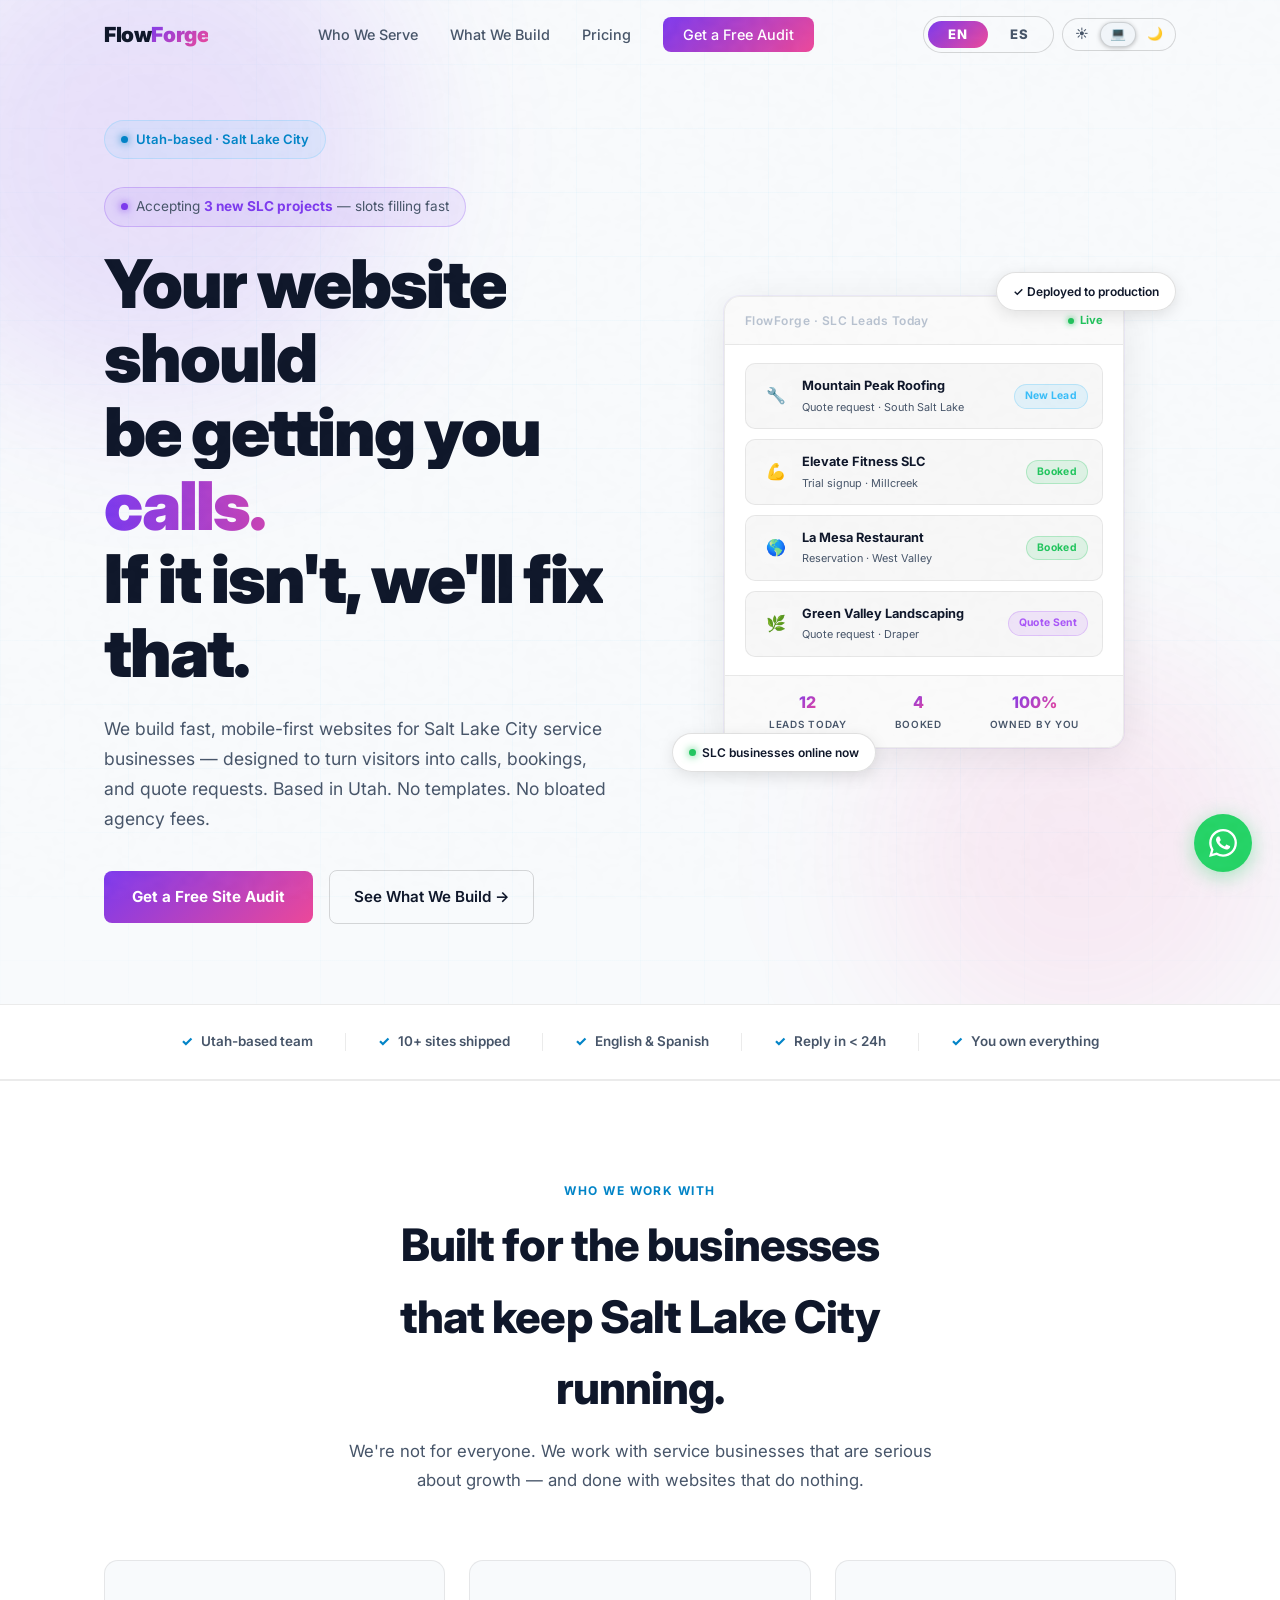
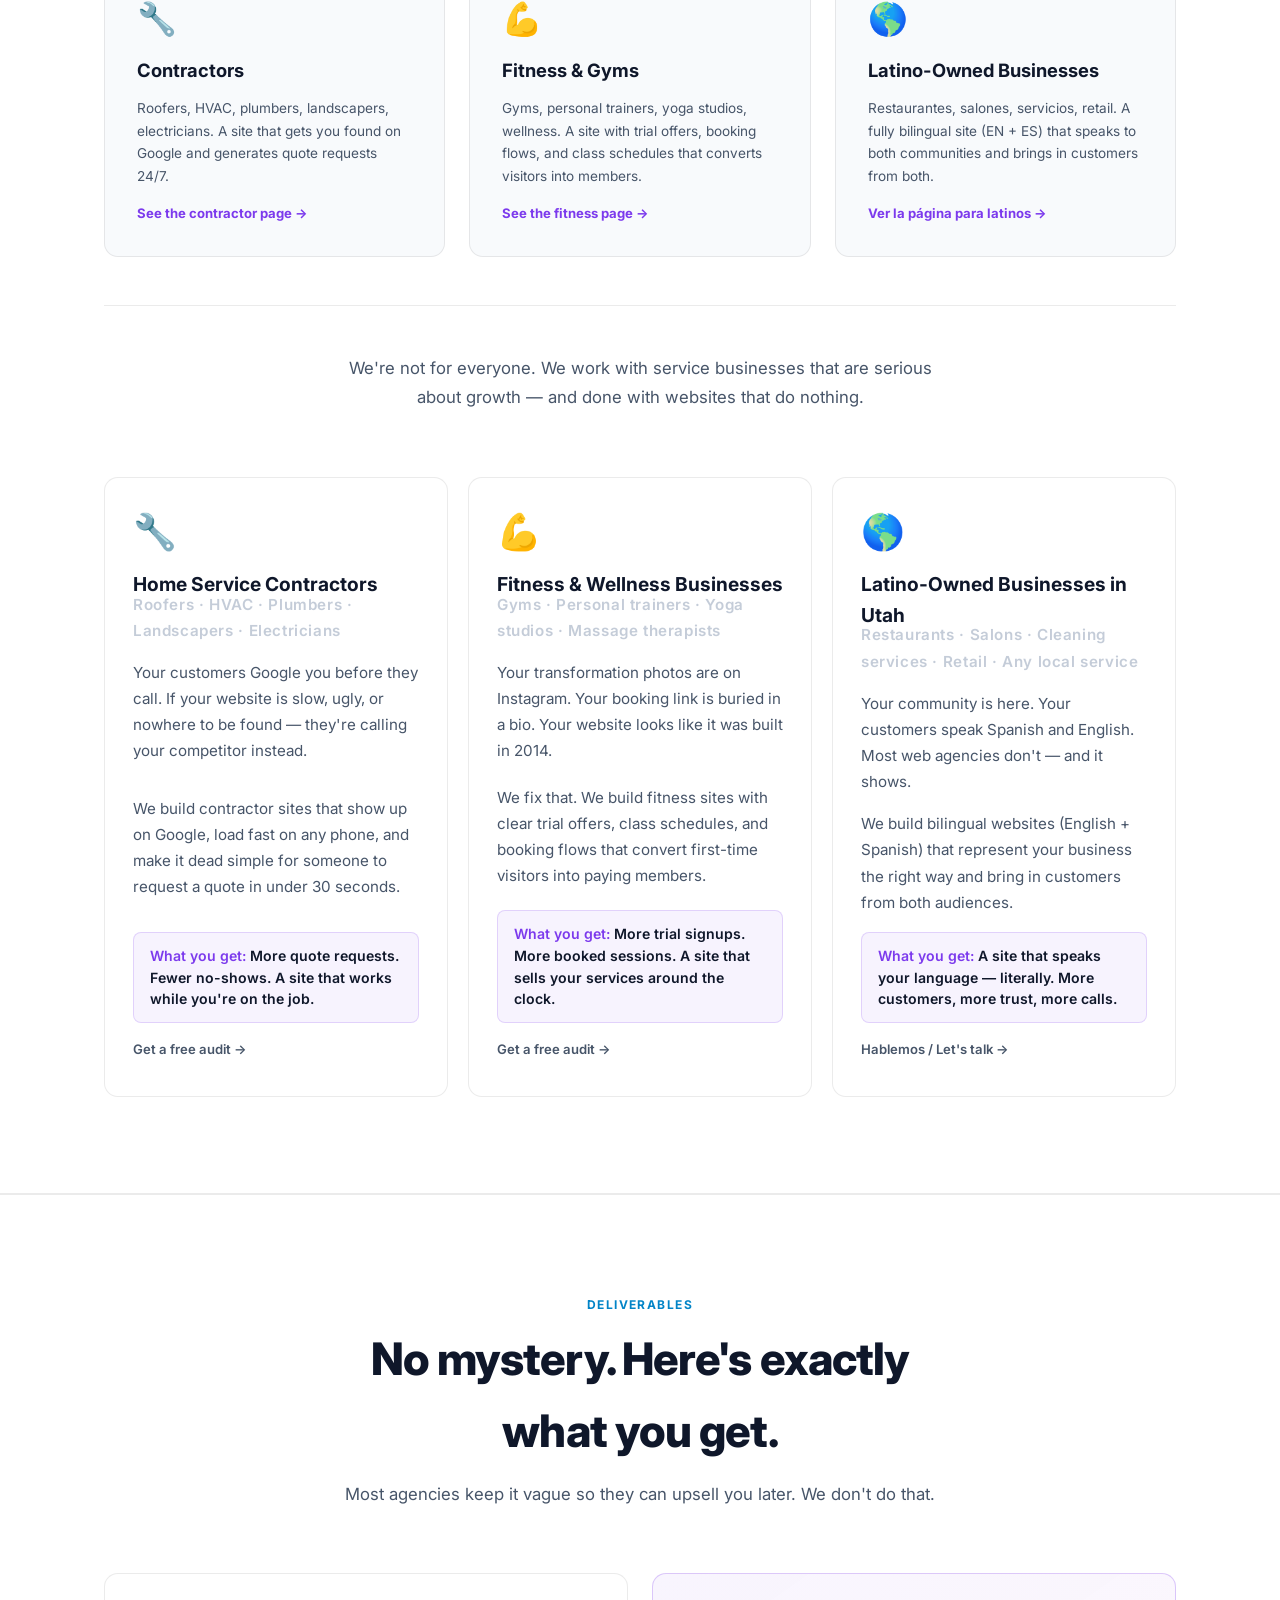
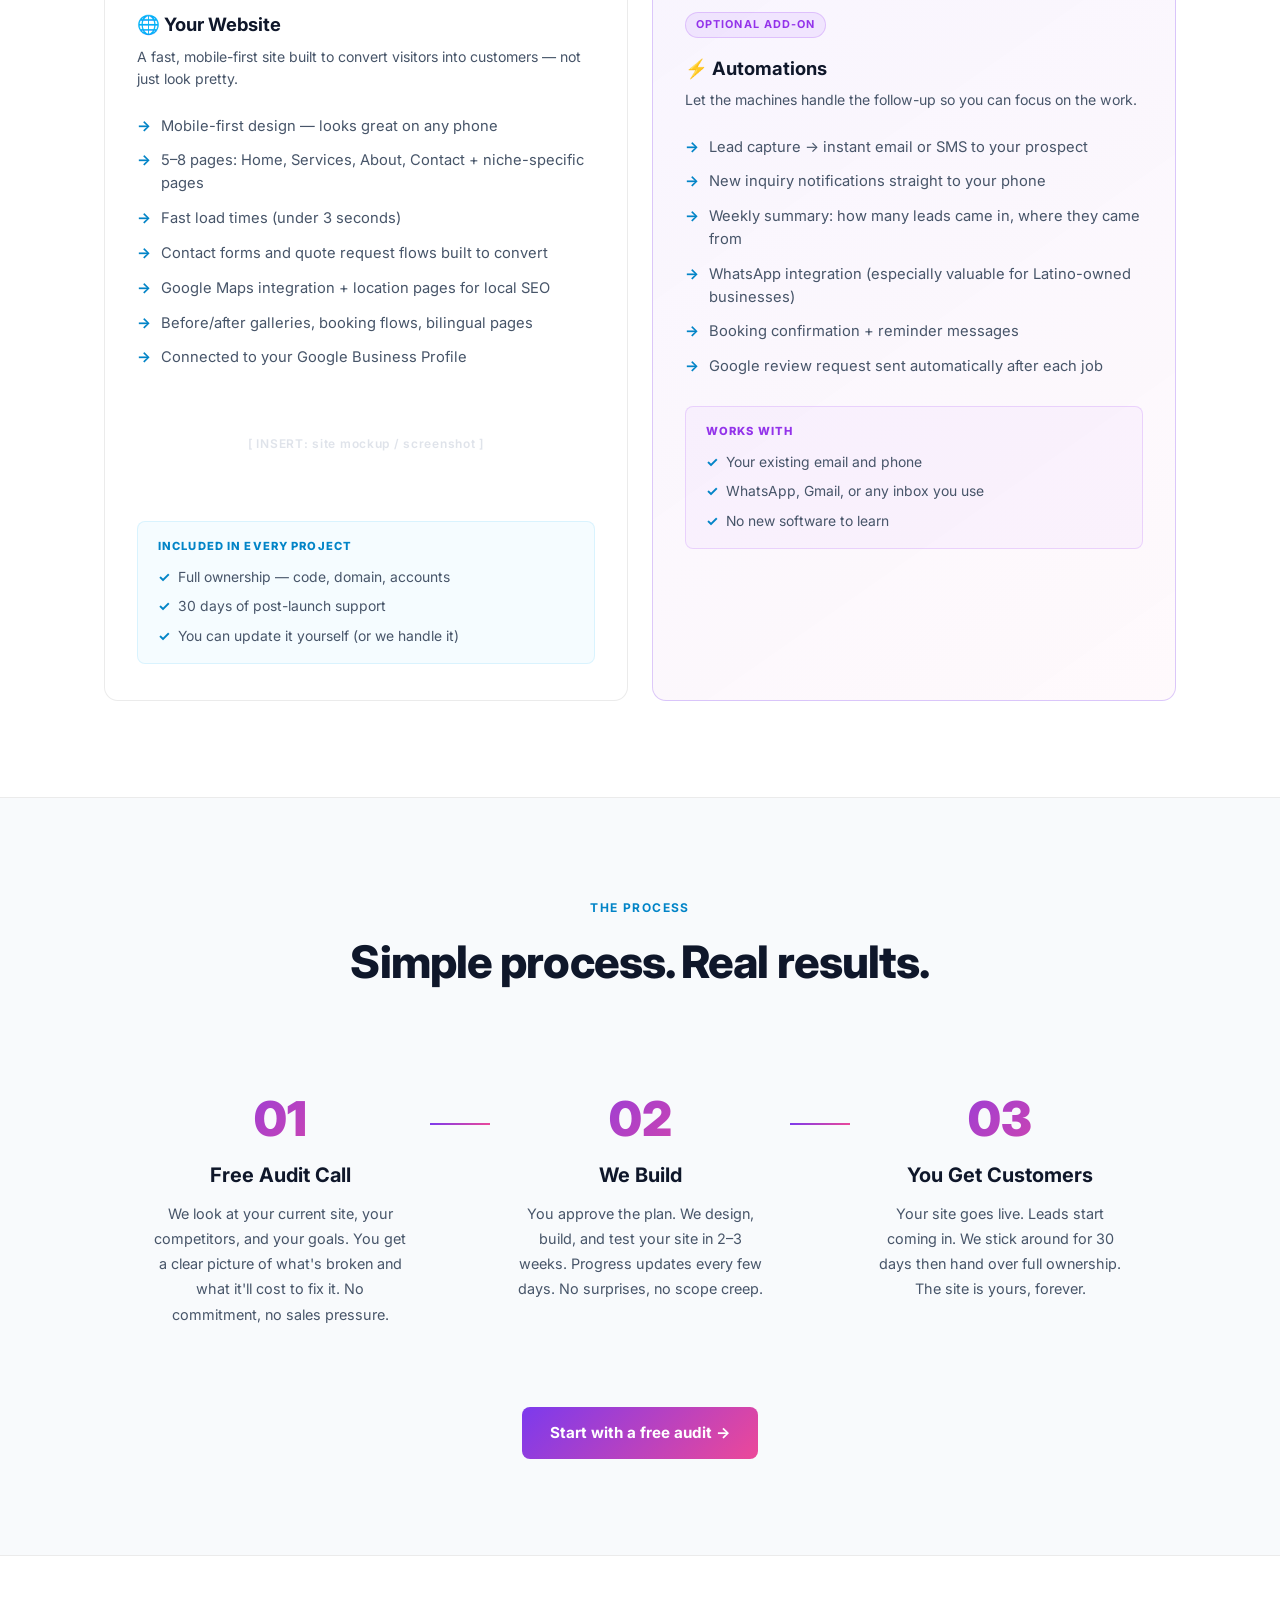
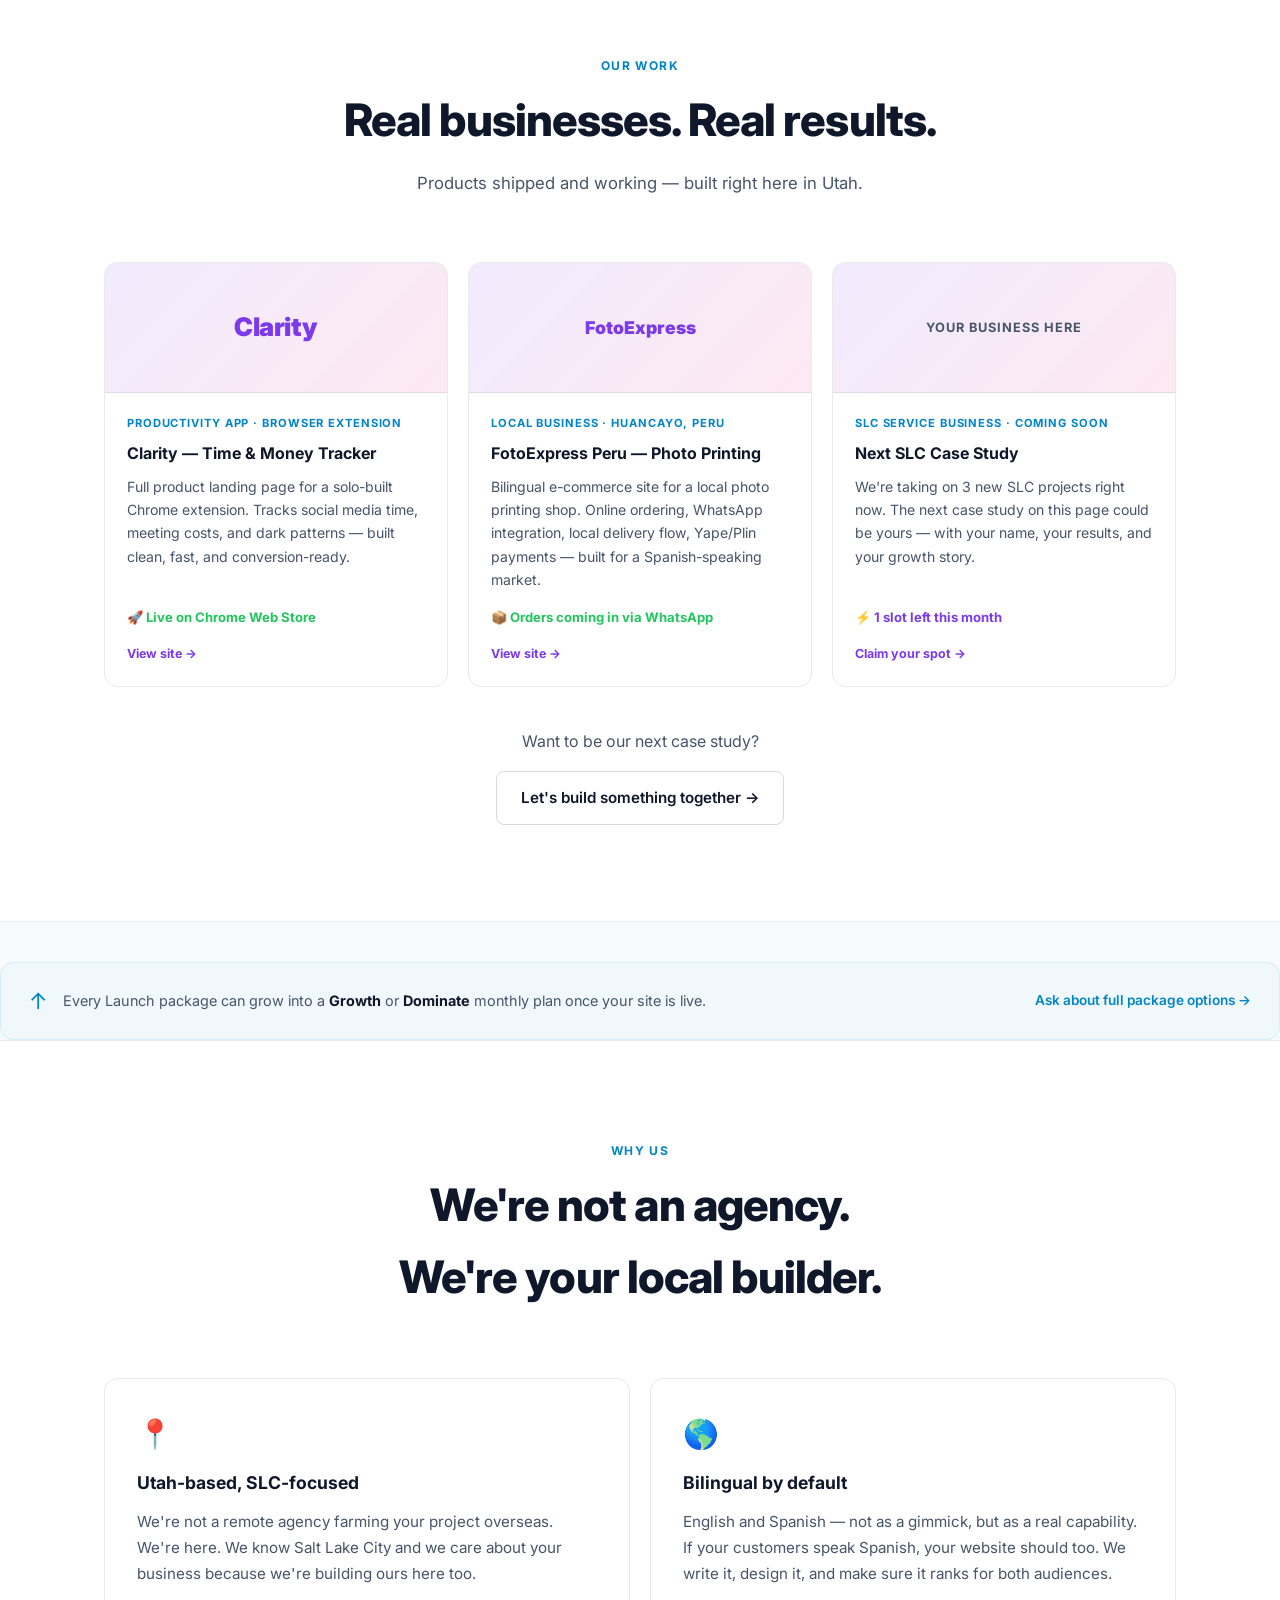
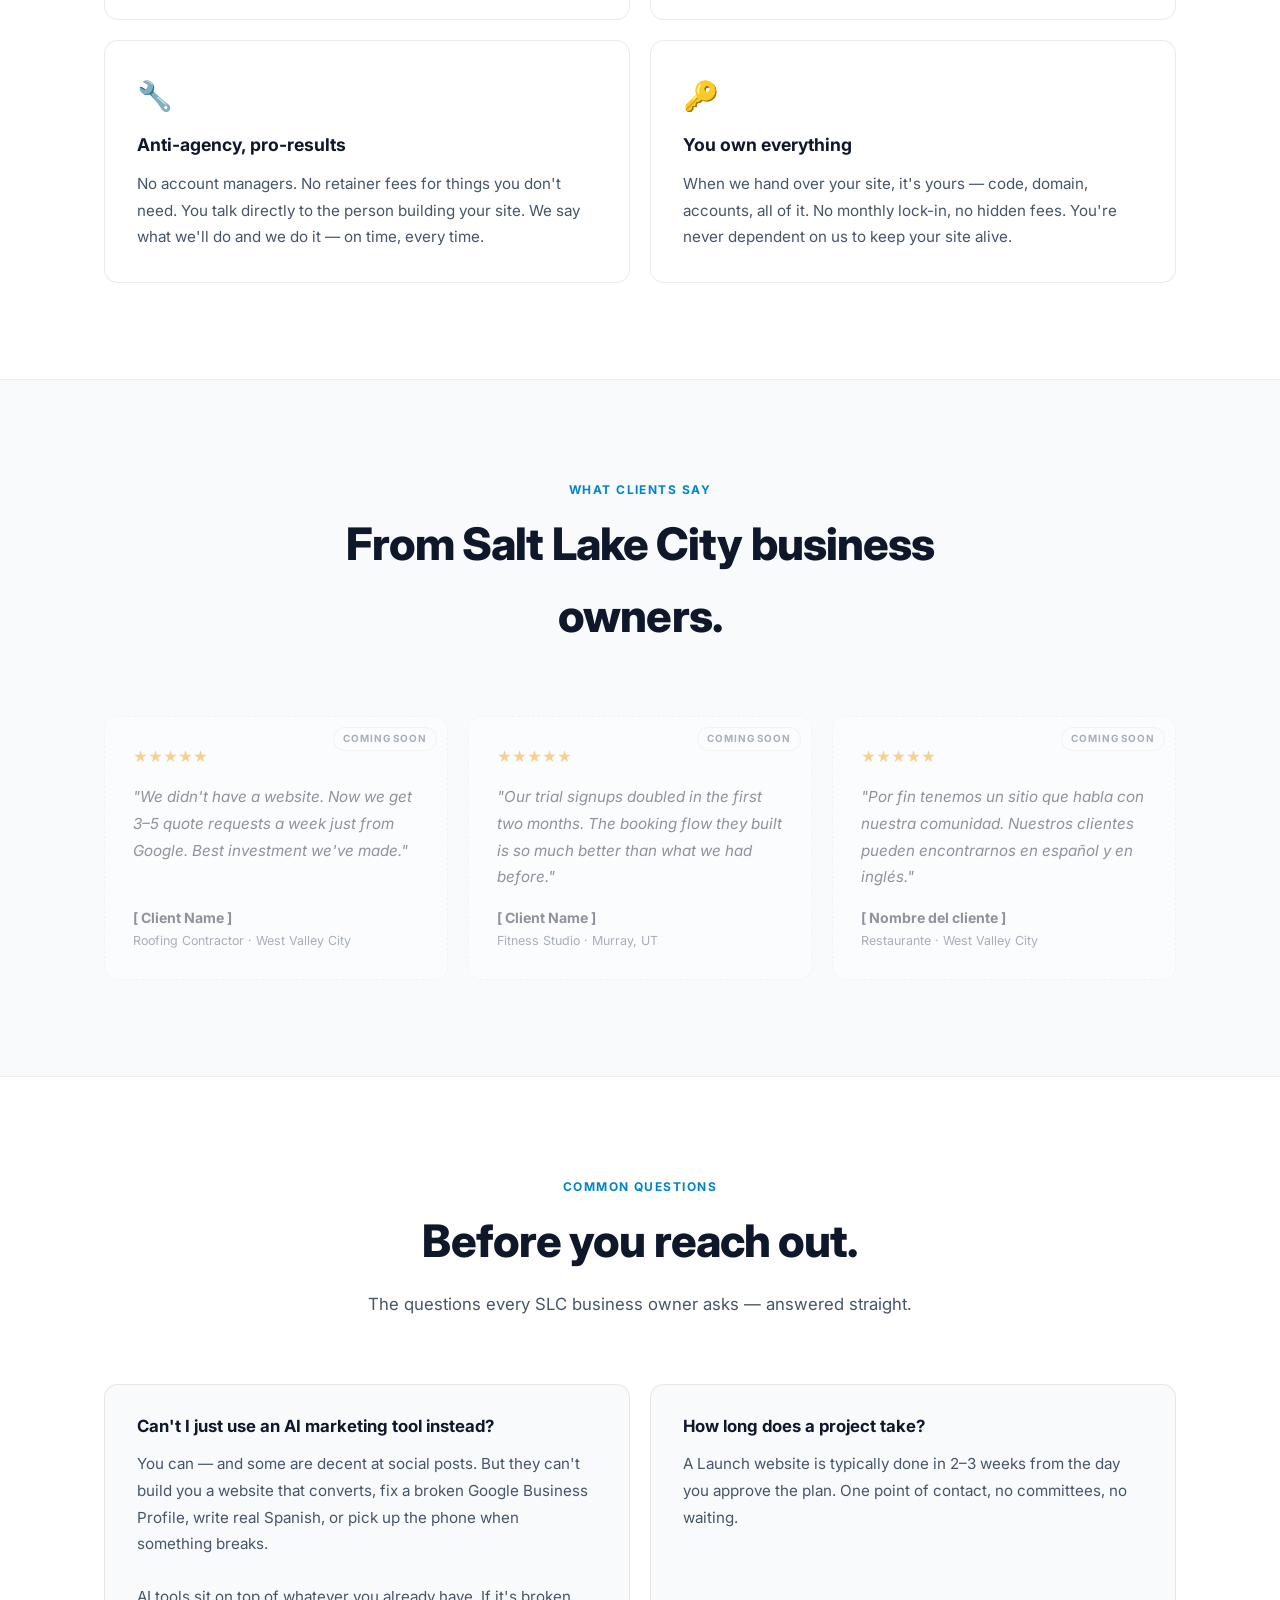
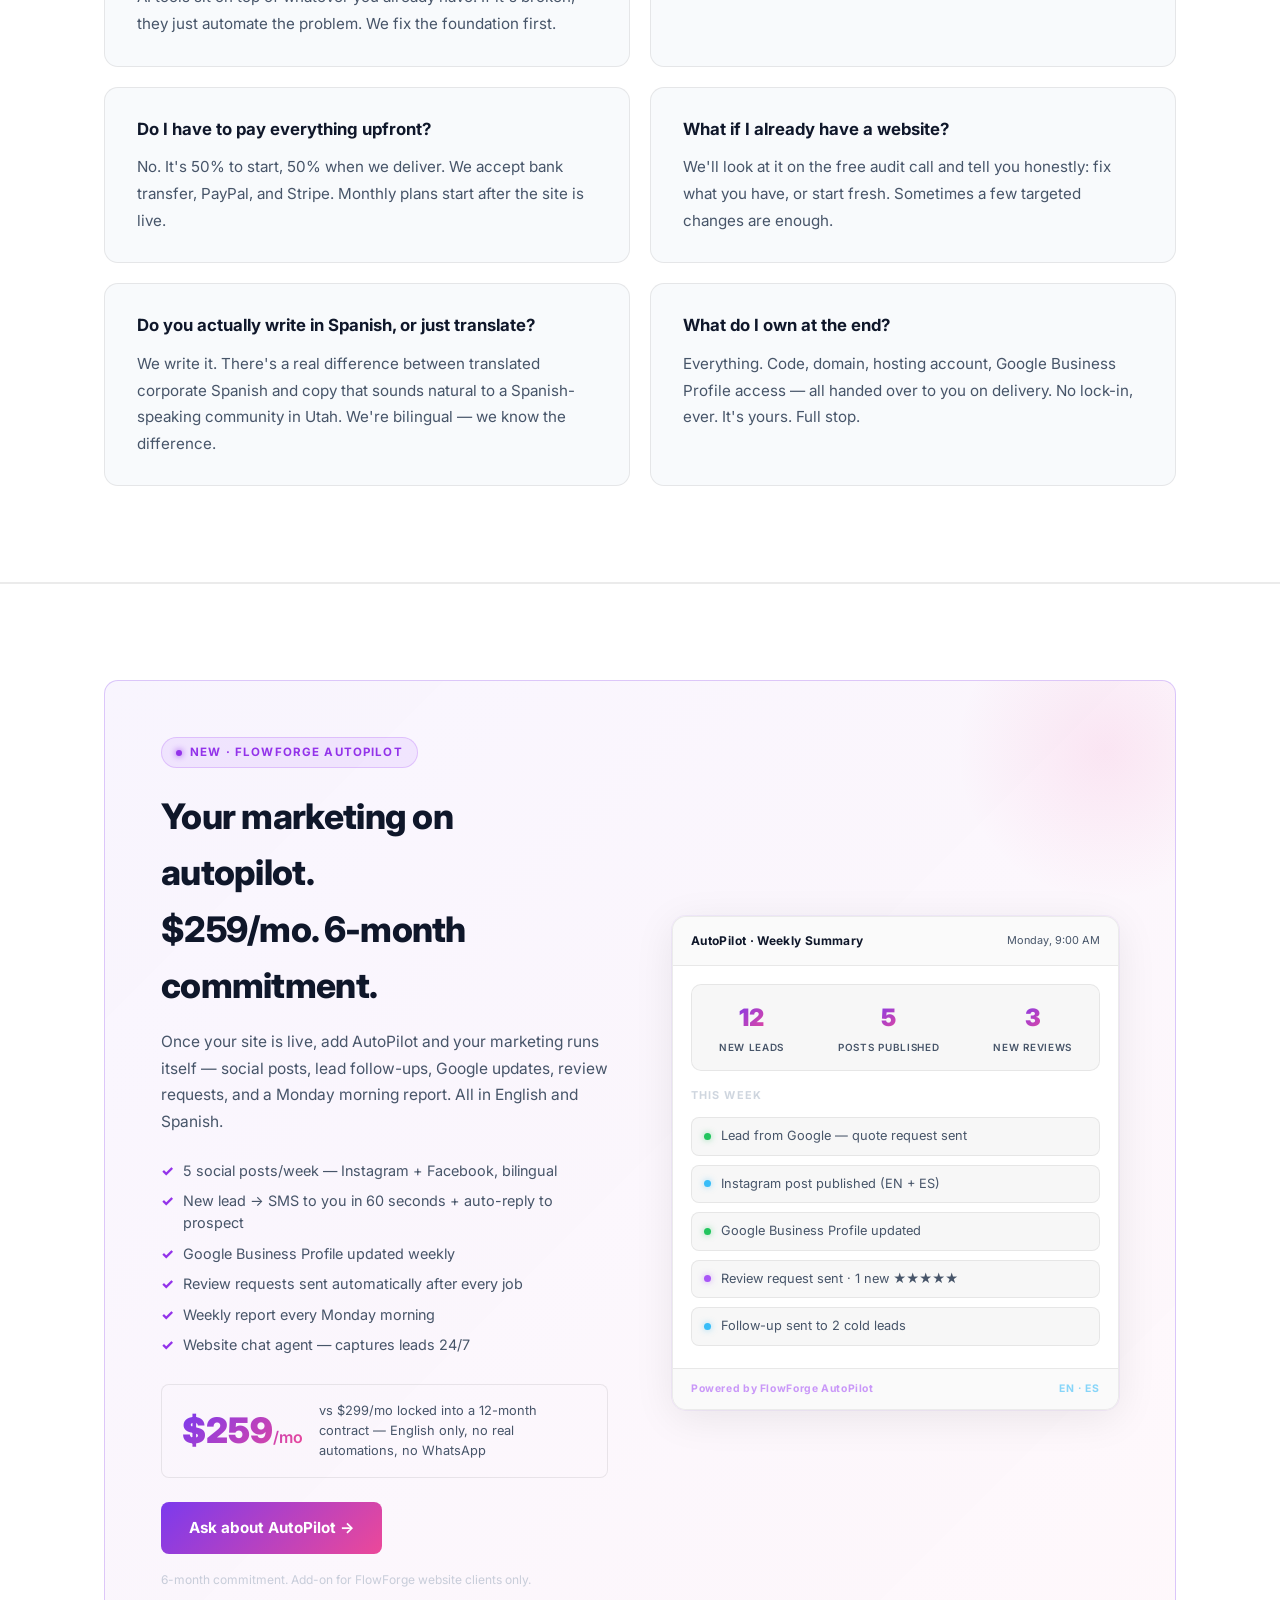
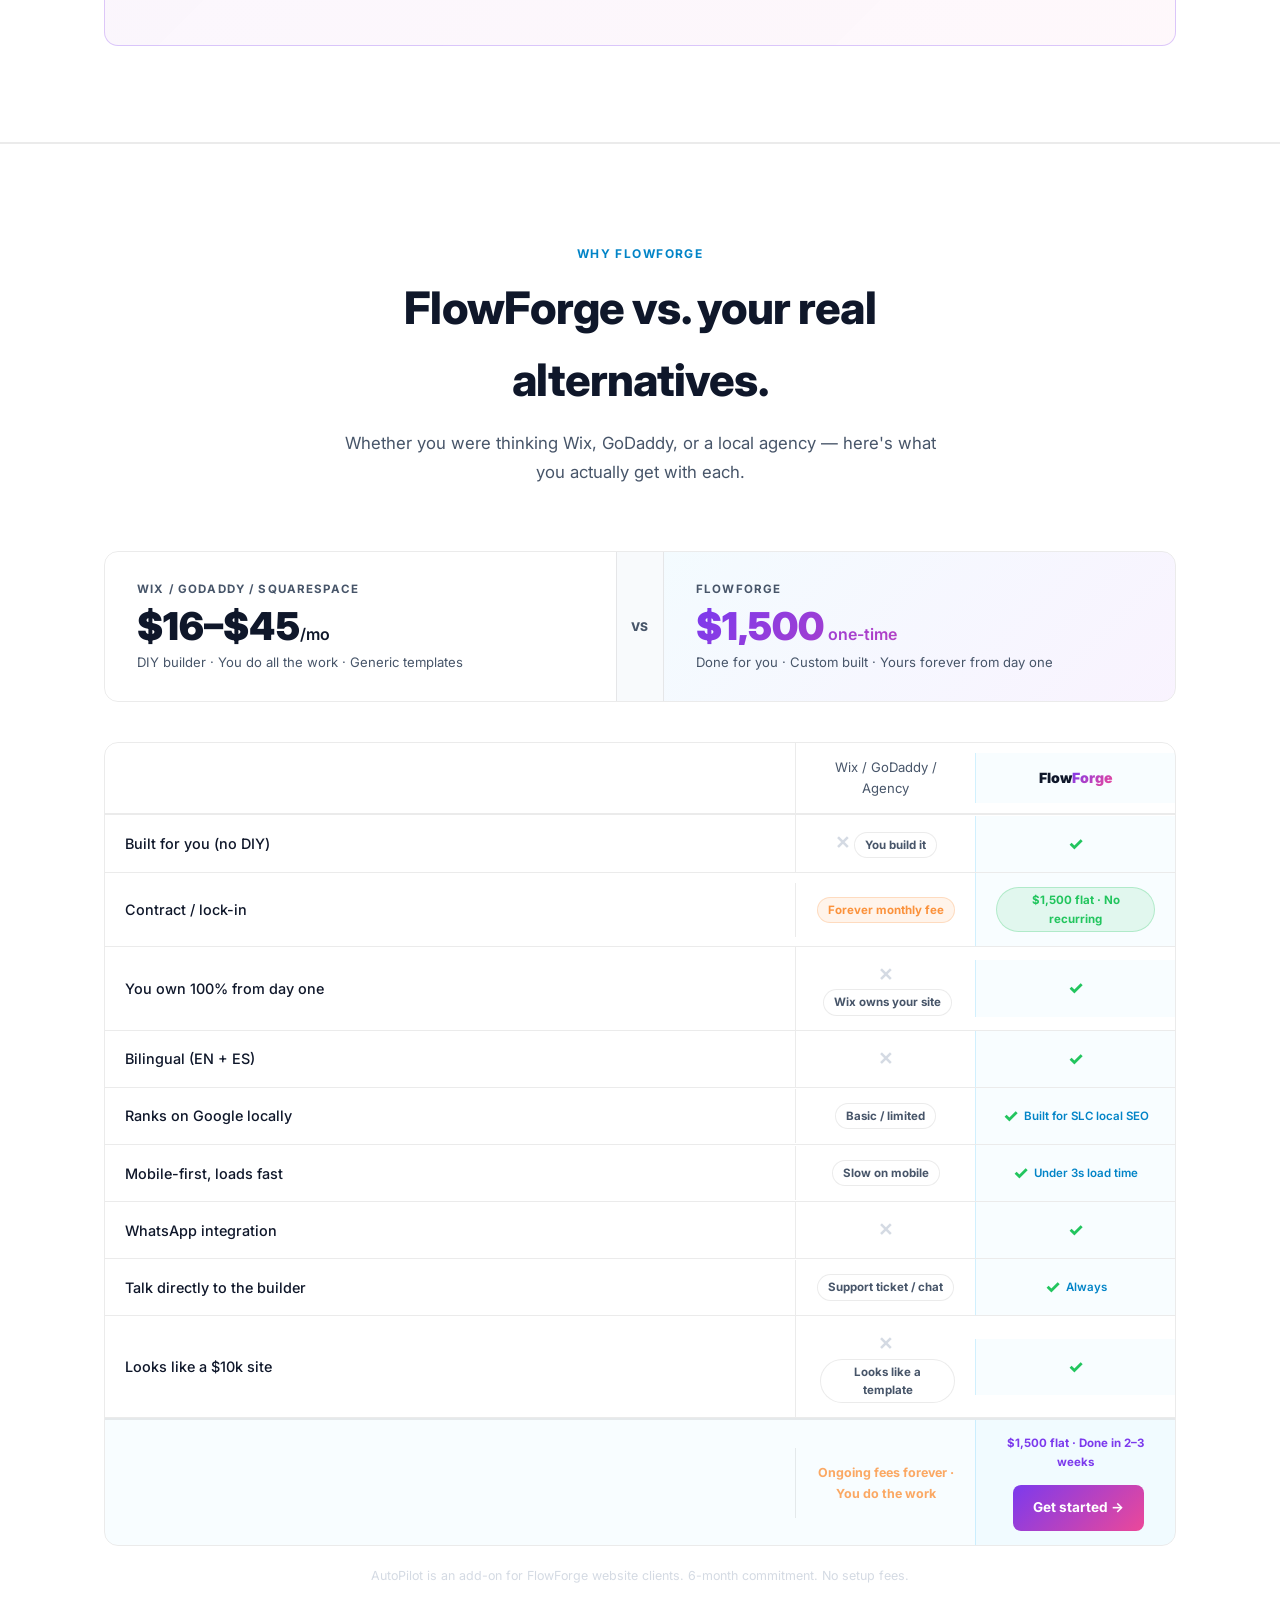
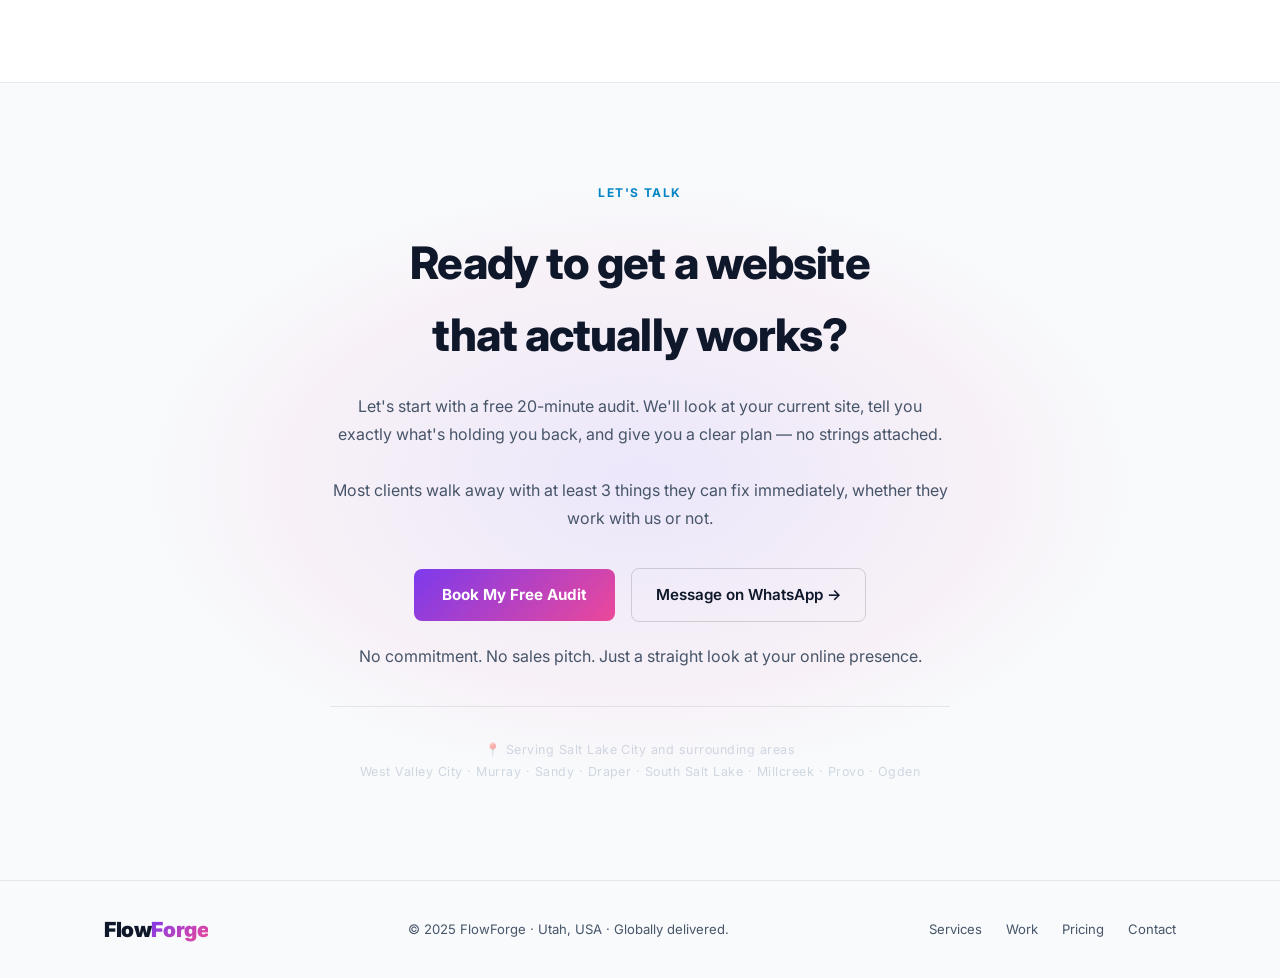
==== commit 0067a7a1: "Remove pricing section from /slc hub — moved to niche sub-pages Each of the 3 sub-pages (/slc/contra" ====
--- a/slc.html
+++ b/slc.html
@@ -898,7 +898,7 @@
     <ul class="nav-links" id="nav-links">
       <li><a href="#niches" data-i18n="nav.who">Who We Serve</a></li>
       <li><a href="#what-we-build" data-i18n="nav.what">What We Build</a></li>
-      <li><a href="#pricing" data-i18n="nav.pricing">Pricing</a></li>
+      <li><a href="#niches" data-i18n="nav.pricing">Pricing</a></li>
       <li><a href="#contact" class="btn-nav" data-i18n="nav.cta">Get a Free Audit</a></li>
     </ul>
 
@@ -1018,13 +1018,46 @@
 </section>
 
 <!-- ═══════════ NICHES ═══════════ -->
-<section id="niches" class="section">
+<!-- NICHE HUB CARDS -->
+<section id="niches" class="section" style="background:var(--surface);border-top:1px solid var(--border);border-bottom:1px solid var(--border);">
   <div class="container">
     <div class="section-header reveal">
       <span class="label" data-i18n="niches.label">Who we work with</span>
       <h2 data-i18n-html="niches.h2">Built for the businesses<br>that keep Salt Lake City running.</h2>
-      <p data-i18n="niches.p">We're not for everyone. We work with service businesses that are serious about growth — and done with websites that do nothing.</p>
-    </div>
+      <p data-i18n="niches.p">Pick your industry — each page is built specifically for you, not a generic version.</p>
+    </div>
+    <!-- Hub cards linking to sub-pages -->
+    <div style="display:grid;grid-template-columns:repeat(3,1fr);gap:24px;margin-top:48px;" class="reveal">
+      <a href="/slc/contractors" style="text-decoration:none;">
+        <div style="background:var(--bg);border:1px solid var(--border);border-radius:var(--radius);padding:32px;display:flex;flex-direction:column;gap:12px;cursor:pointer;transition:border-color .3s,transform .3s,box-shadow .3s;height:100%;" onmouseenter="this.style.borderColor='rgba(124,58,237,0.4)';this.style.transform='translateY(-5px)';this.style.boxShadow='0 20px 60px rgba(124,58,237,0.12)'" onmouseleave="this.style.borderColor='';this.style.transform='';this.style.boxShadow=''">
+          <div style="font-size:2rem;">🔧</div>
+          <h3 style="font-size:1.15rem;color:var(--text);margin:0;">Contractors</h3>
+          <p style="font-size:.85rem;line-height:1.65;margin:0;flex:1;">Roofers, HVAC, plumbers, landscapers, electricians. A site that gets you found on Google and generates quote requests 24/7.</p>
+          <div style="font-size:.82rem;font-weight:700;color:var(--accent);margin-top:4px;">See the contractor page →</div>
+        </div>
+      </a>
+      <a href="/slc/fitness" style="text-decoration:none;">
+        <div style="background:var(--bg);border:1px solid var(--border);border-radius:var(--radius);padding:32px;display:flex;flex-direction:column;gap:12px;cursor:pointer;transition:border-color .3s,transform .3s,box-shadow .3s;height:100%;" onmouseenter="this.style.borderColor='rgba(124,58,237,0.4)';this.style.transform='translateY(-5px)';this.style.boxShadow='0 20px 60px rgba(124,58,237,0.12)'" onmouseleave="this.style.borderColor='';this.style.transform='';this.style.boxShadow=''">
+          <div style="font-size:2rem;">💪</div>
+          <h3 style="font-size:1.15rem;color:var(--text);margin:0;">Fitness & Gyms</h3>
+          <p style="font-size:.85rem;line-height:1.65;margin:0;flex:1;">Gyms, personal trainers, yoga studios, wellness. A site with trial offers, booking flows, and class schedules that converts visitors into members.</p>
+          <div style="font-size:.82rem;font-weight:700;color:var(--accent);margin-top:4px;">See the fitness page →</div>
+        </div>
+      </a>
+      <a href="/slc/latino" style="text-decoration:none;">
+        <div style="background:var(--bg);border:1px solid var(--border);border-radius:var(--radius);padding:32px;display:flex;flex-direction:column;gap:12px;cursor:pointer;transition:border-color .3s,transform .3s,box-shadow .3s;height:100%;" onmouseenter="this.style.borderColor='rgba(124,58,237,0.4)';this.style.transform='translateY(-5px)';this.style.boxShadow='0 20px 60px rgba(124,58,237,0.12)'" onmouseleave="this.style.borderColor='';this.style.transform='';this.style.boxShadow=''">
+          <div style="font-size:2rem;">🌎</div>
+          <h3 style="font-size:1.15rem;color:var(--text);margin:0;">Latino-Owned Businesses</h3>
+          <p style="font-size:.85rem;line-height:1.65;margin:0;flex:1;">Restaurantes, salones, servicios, retail. A fully bilingual site (EN + ES) that speaks to both communities and brings in customers from both.</p>
+          <div style="font-size:.82rem;font-weight:700;color:var(--accent);margin-top:4px;">Ver la página para latinos →</div>
+        </div>
+      </a>
+    </div>
+    <div style="border-top:1px solid var(--border);margin-top:48px;padding-top:48px;">
+    <div class="section-header reveal">
+      <p data-i18n="niches.p" style="margin:0;">We're not for everyone. We work with service businesses that are serious about growth — and done with websites that do nothing.</p>
+    </div><!-- /section-header -->
+    </div><!-- /border-top wrapper -->
     <div class="niche-grid">
       <div class="niche-card reveal">
         <div class="niche-emoji">🔧</div>
@@ -1198,15 +1231,8 @@
   </div>
 </section>
 
-<!-- ═══════════ PRICING / FLAGSHIP ═══════════ -->
-<section id="pricing" class="section">
-  <div class="container">
-    <div class="section-header reveal">
-      <span class="label" data-i18n="pricing.label">Offers built for your business</span>
-      <h2 data-i18n-html="pricing.h2">One package per niche.<br>Built around your actual problem.</h2>
-      <p data-i18n="pricing.p">We don't sell one-size-fits-all plans. Here's what we recommend for each type of business — and why.</p>
-    </div>
-    <div class="flagship-grid">
+<!-- pricing moved to niche sub-pages (/slc/contractors, /slc/fitness, /slc/latino) -->
+<div style="display:none">
       <!-- Contractor -->
       <div class="flagship-card reveal">
         <div class="flagship-niche-tag tag-contractor" data-i18n="pkg.c.tag">🔧 Contractors</div>
@@ -1293,9 +1319,7 @@
       <span class="flagship-upsell-icon">↑</span>
       <p data-i18n-html="pricing.upsell">Every Launch package can grow into a <strong>Growth</strong> or <strong>Dominate</strong> monthly plan once your site is live.</p>
       <a href="#contact" style="color:var(--blue);font-size:.85rem;font-weight:600;text-decoration:none;" data-i18n="pricing.upsell.cta">Ask about full package options →</a>
-    </div>
-  </div>
-</section>
+</div>
 
 <!-- ═══════════ WHY FLOWFORGE ═══════════ -->
 <section class="section process-section">
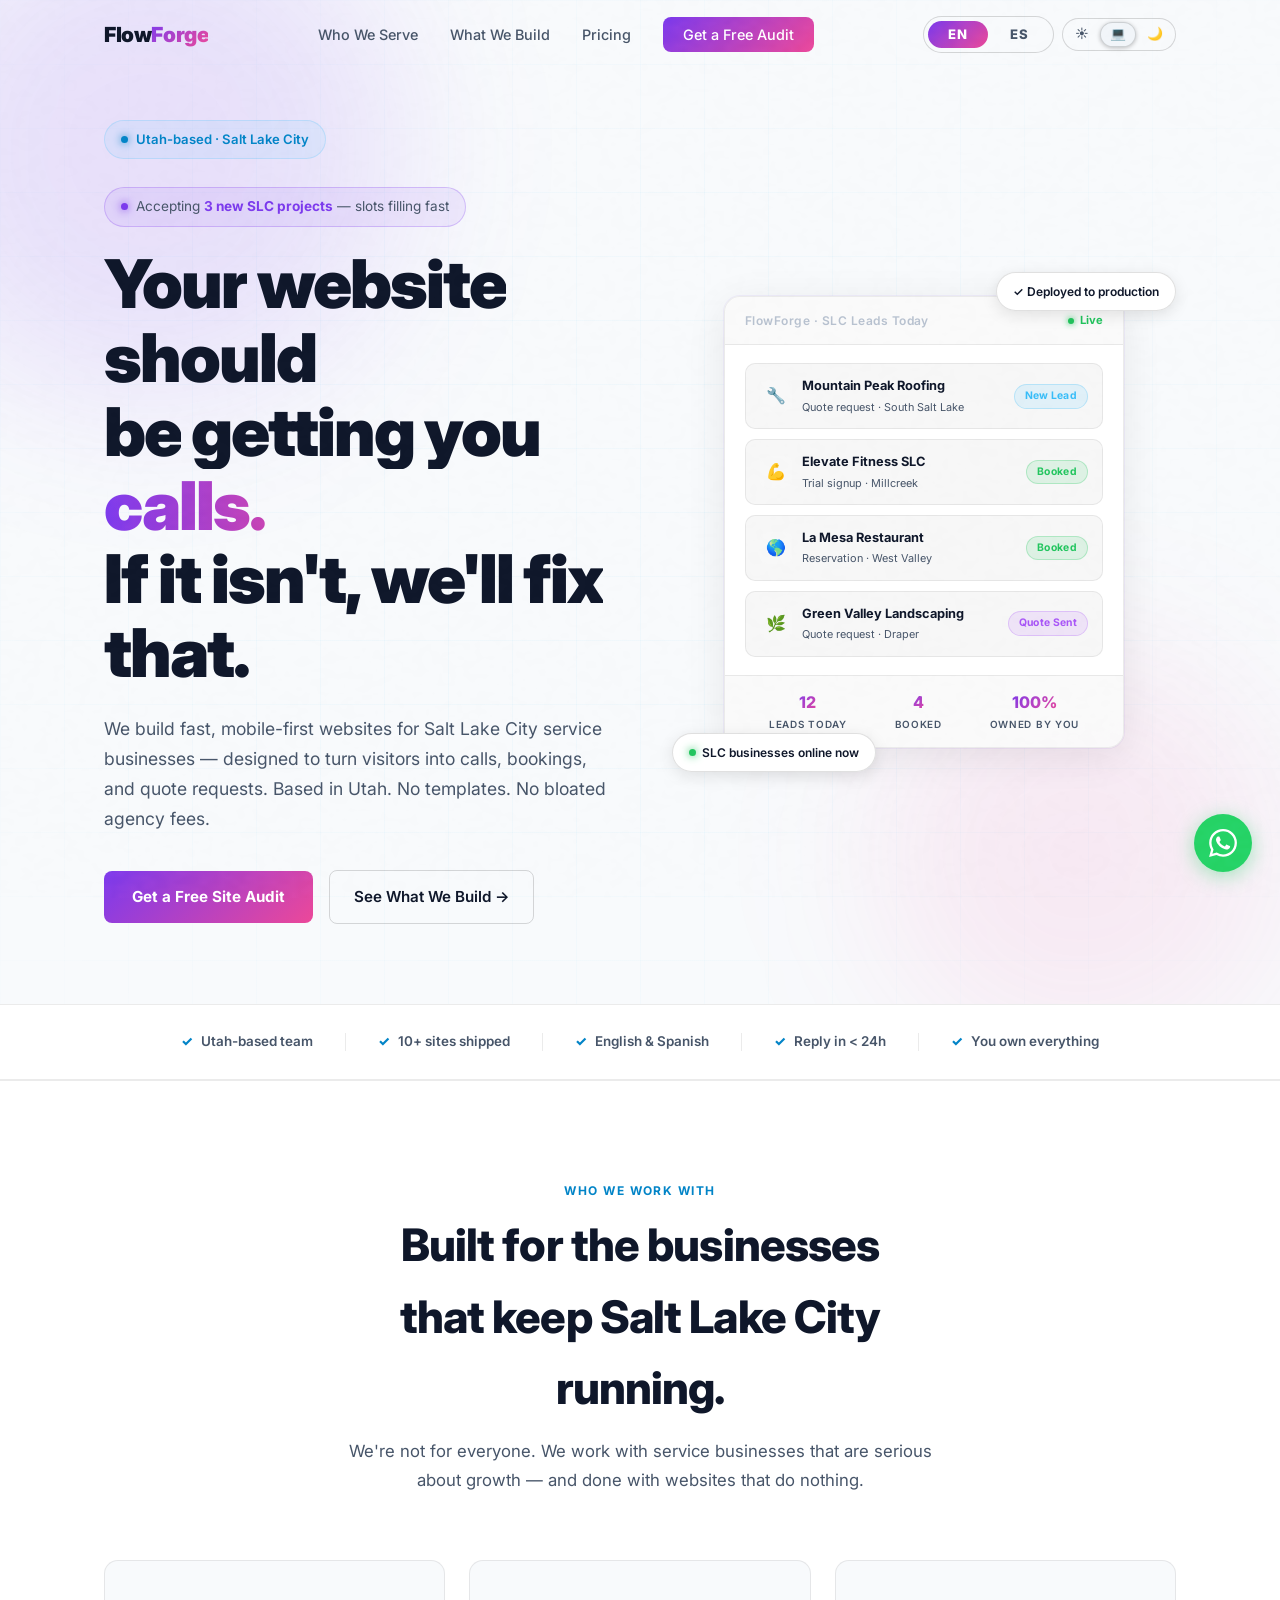
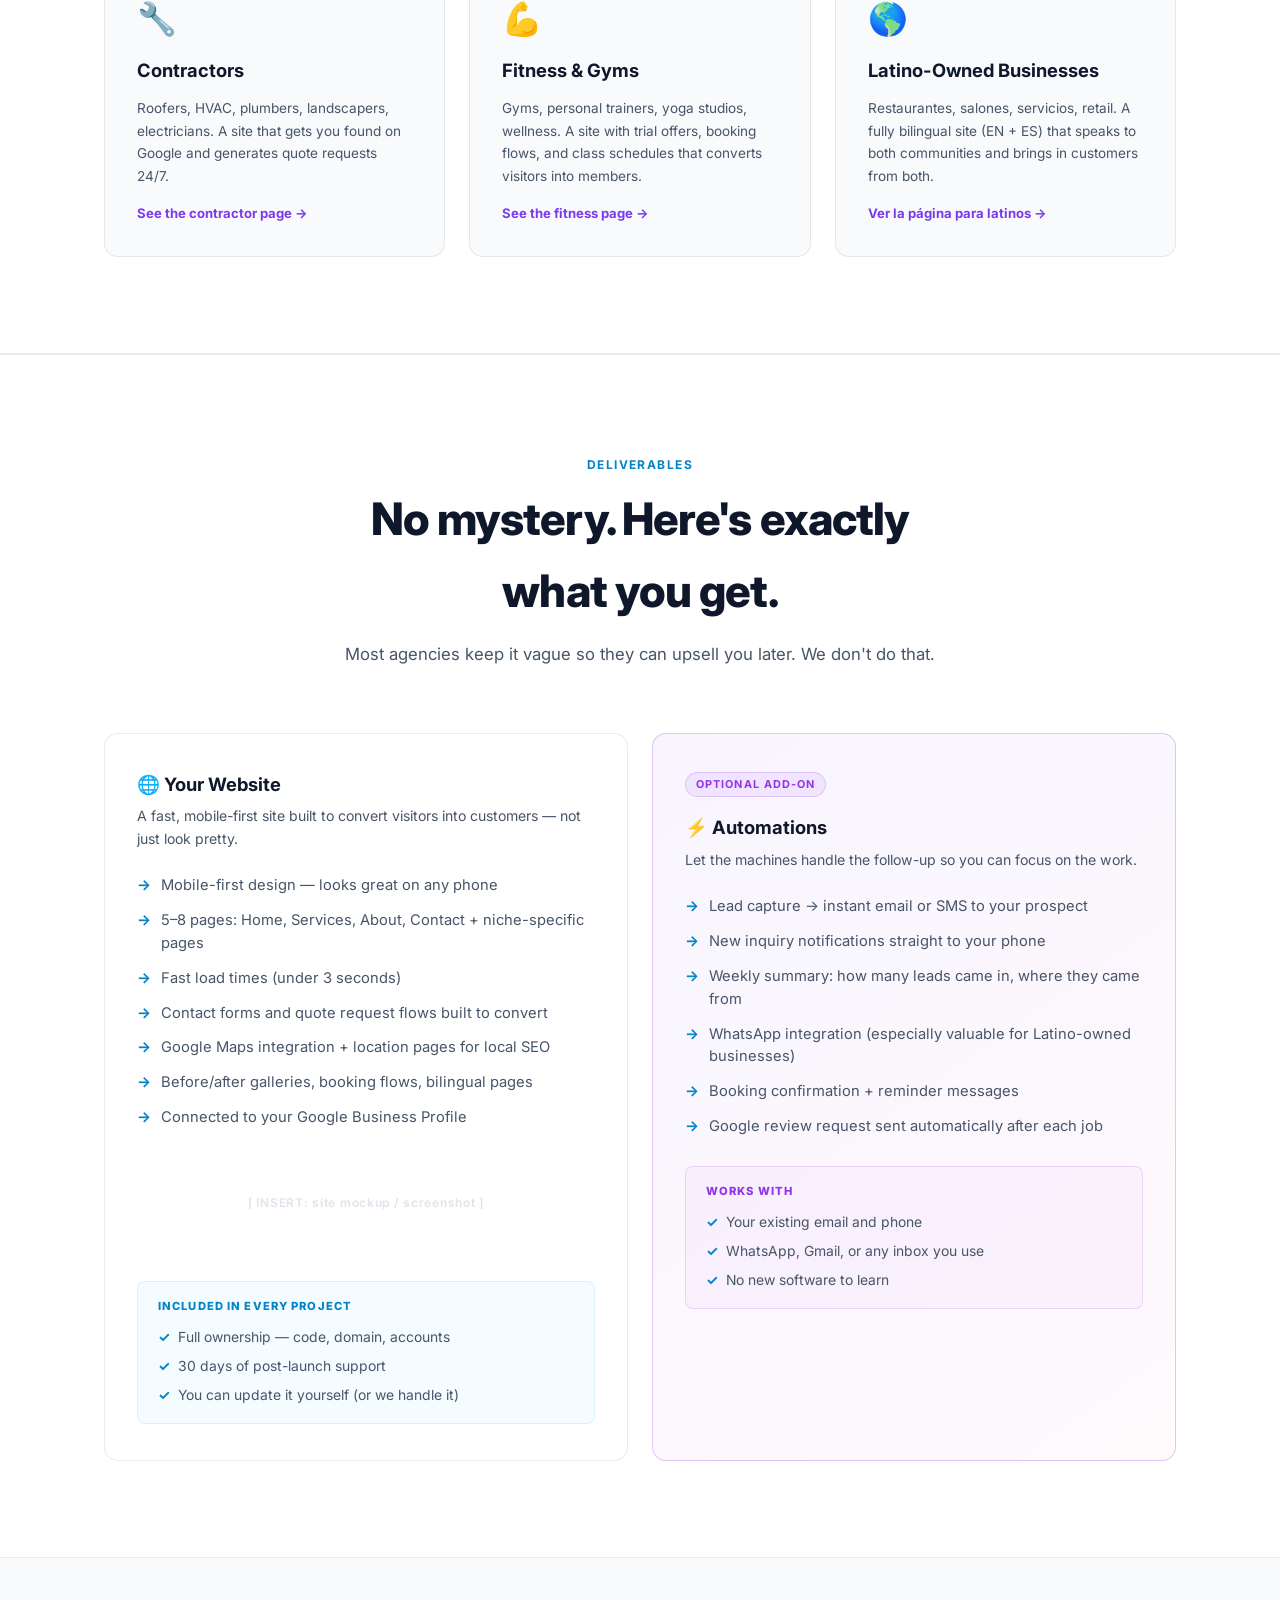
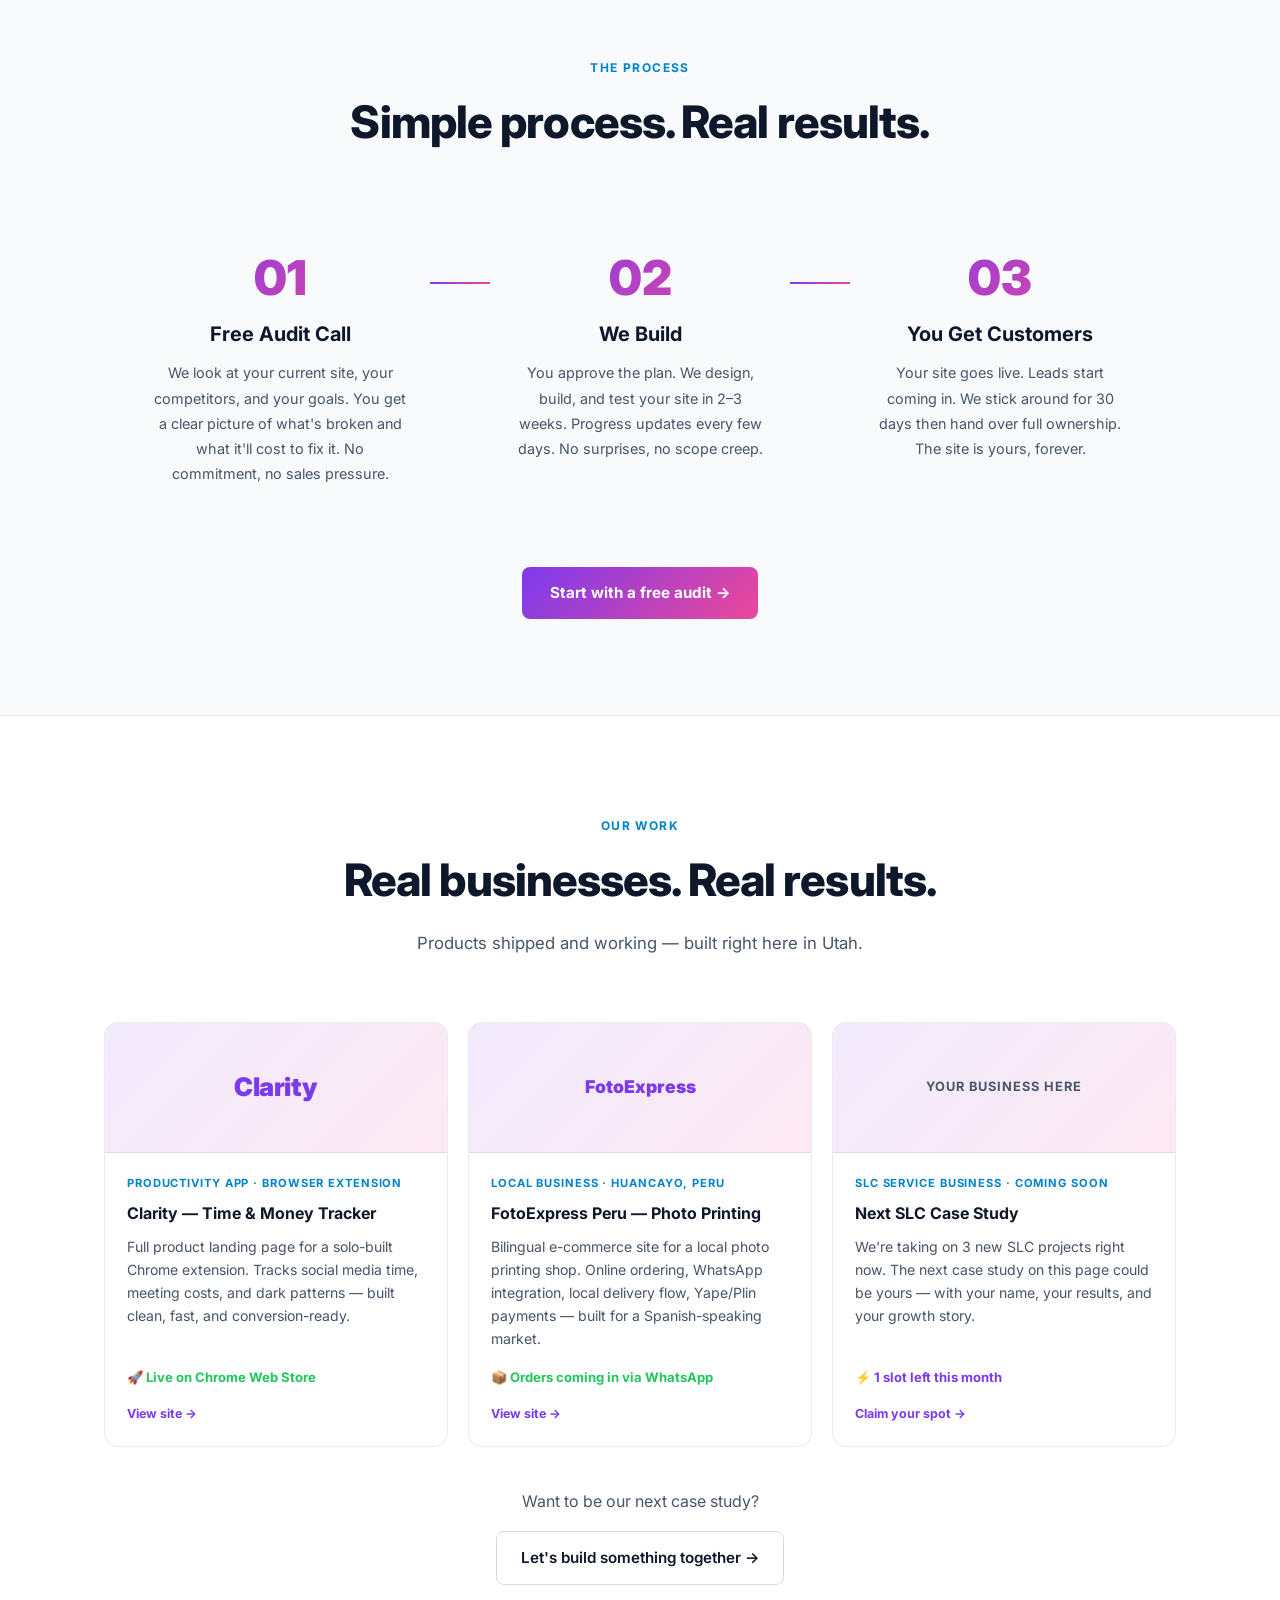
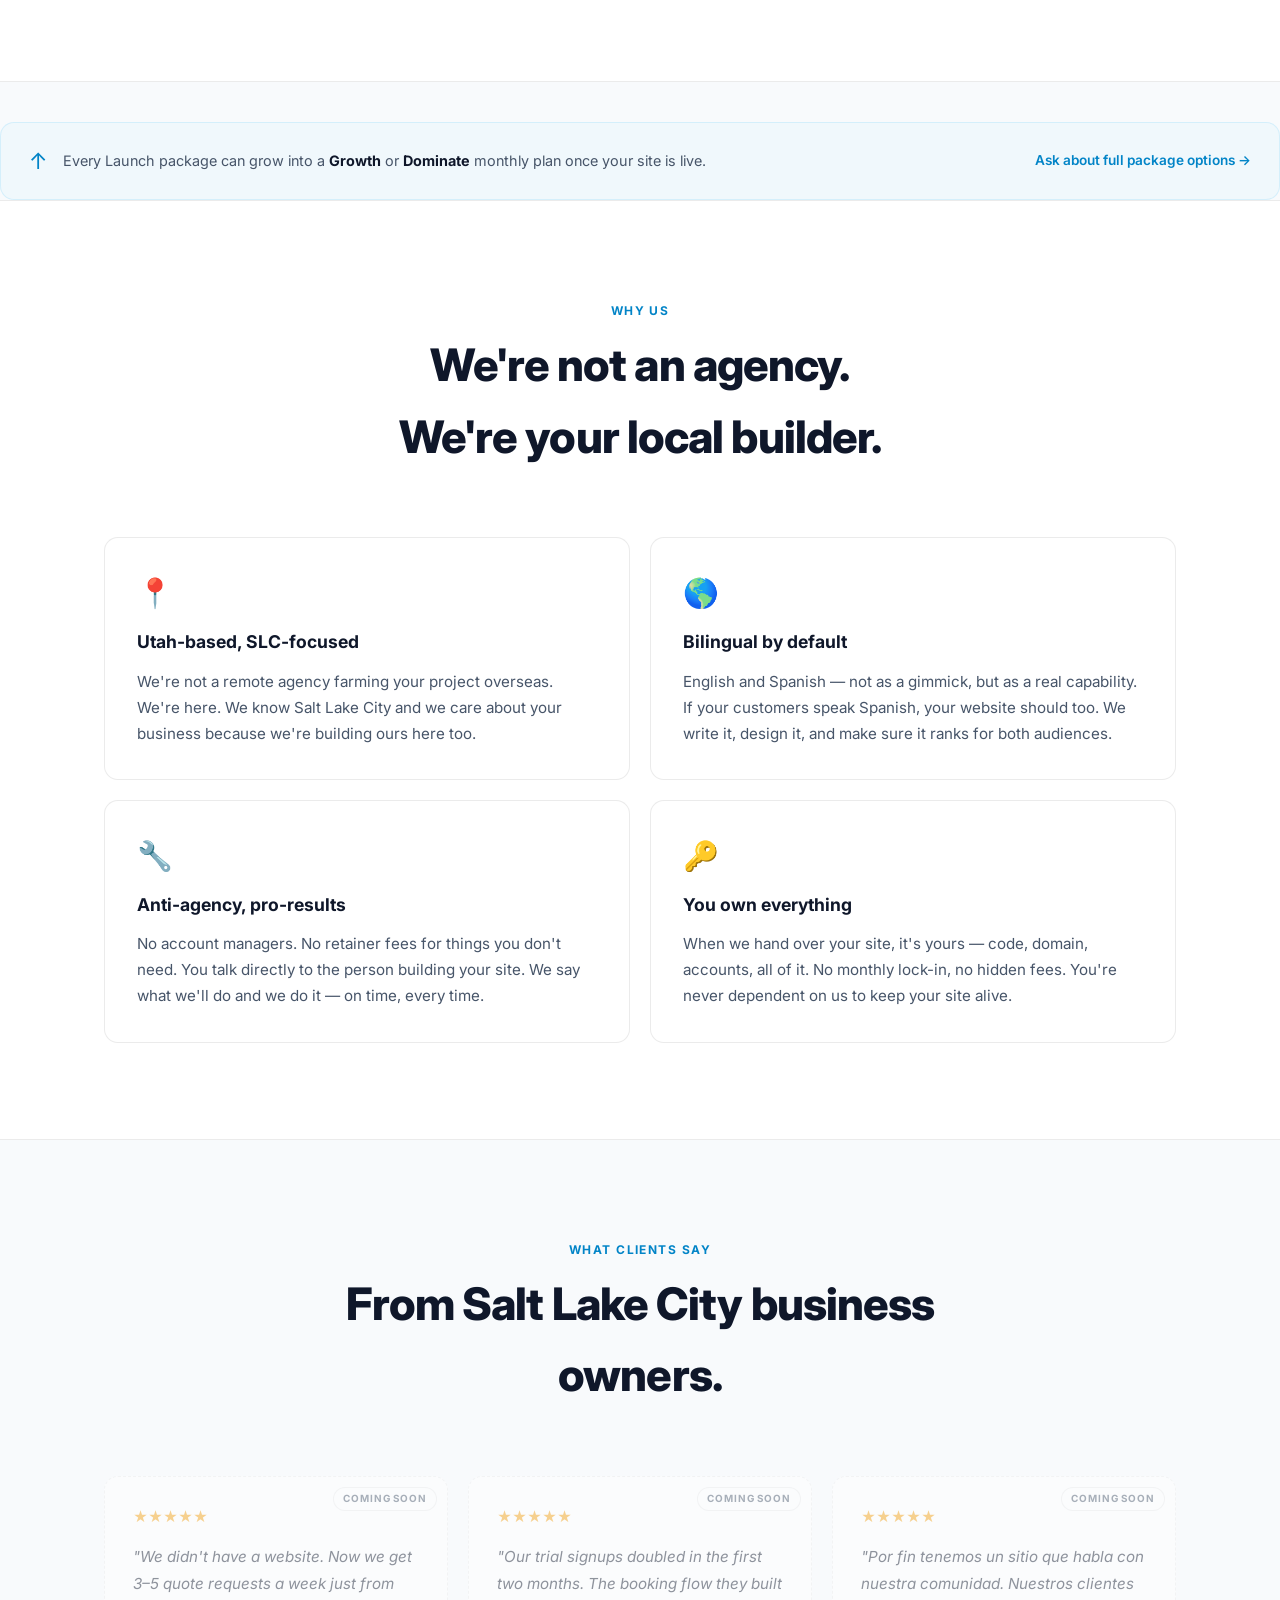
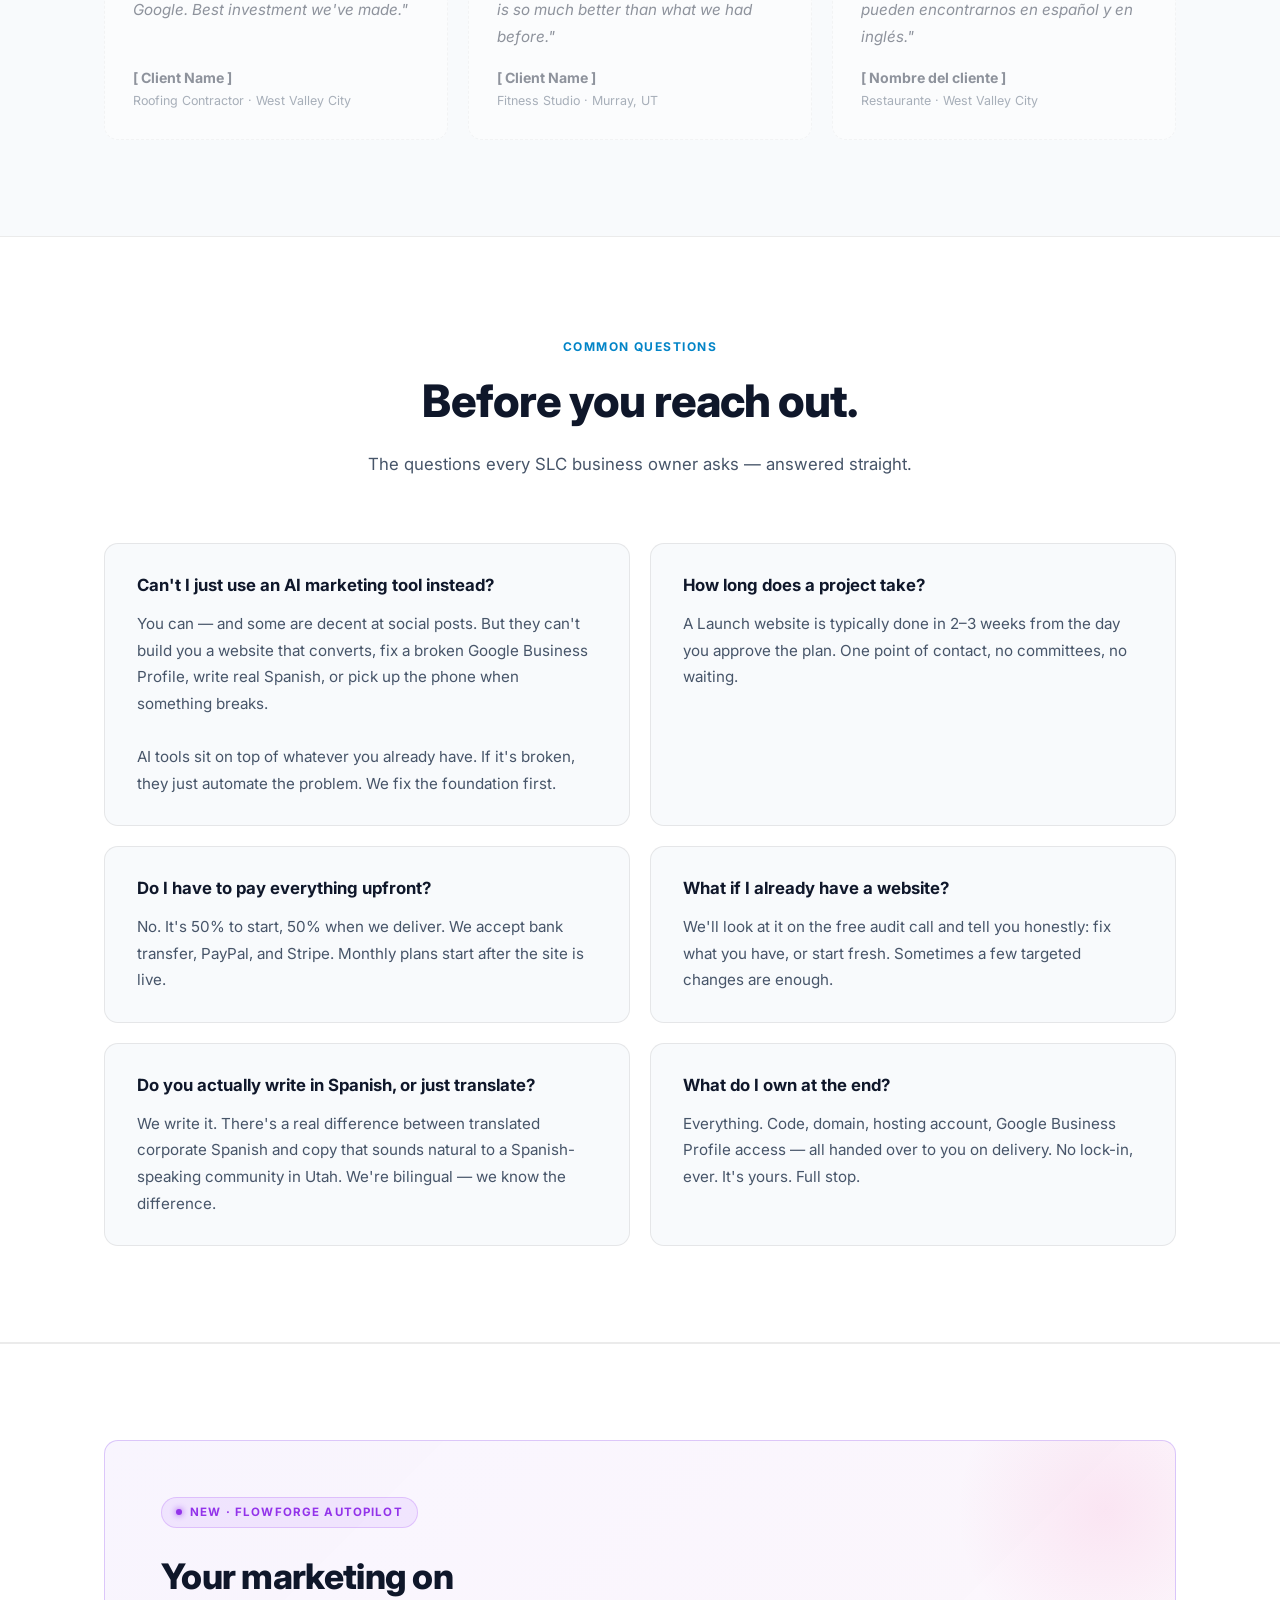
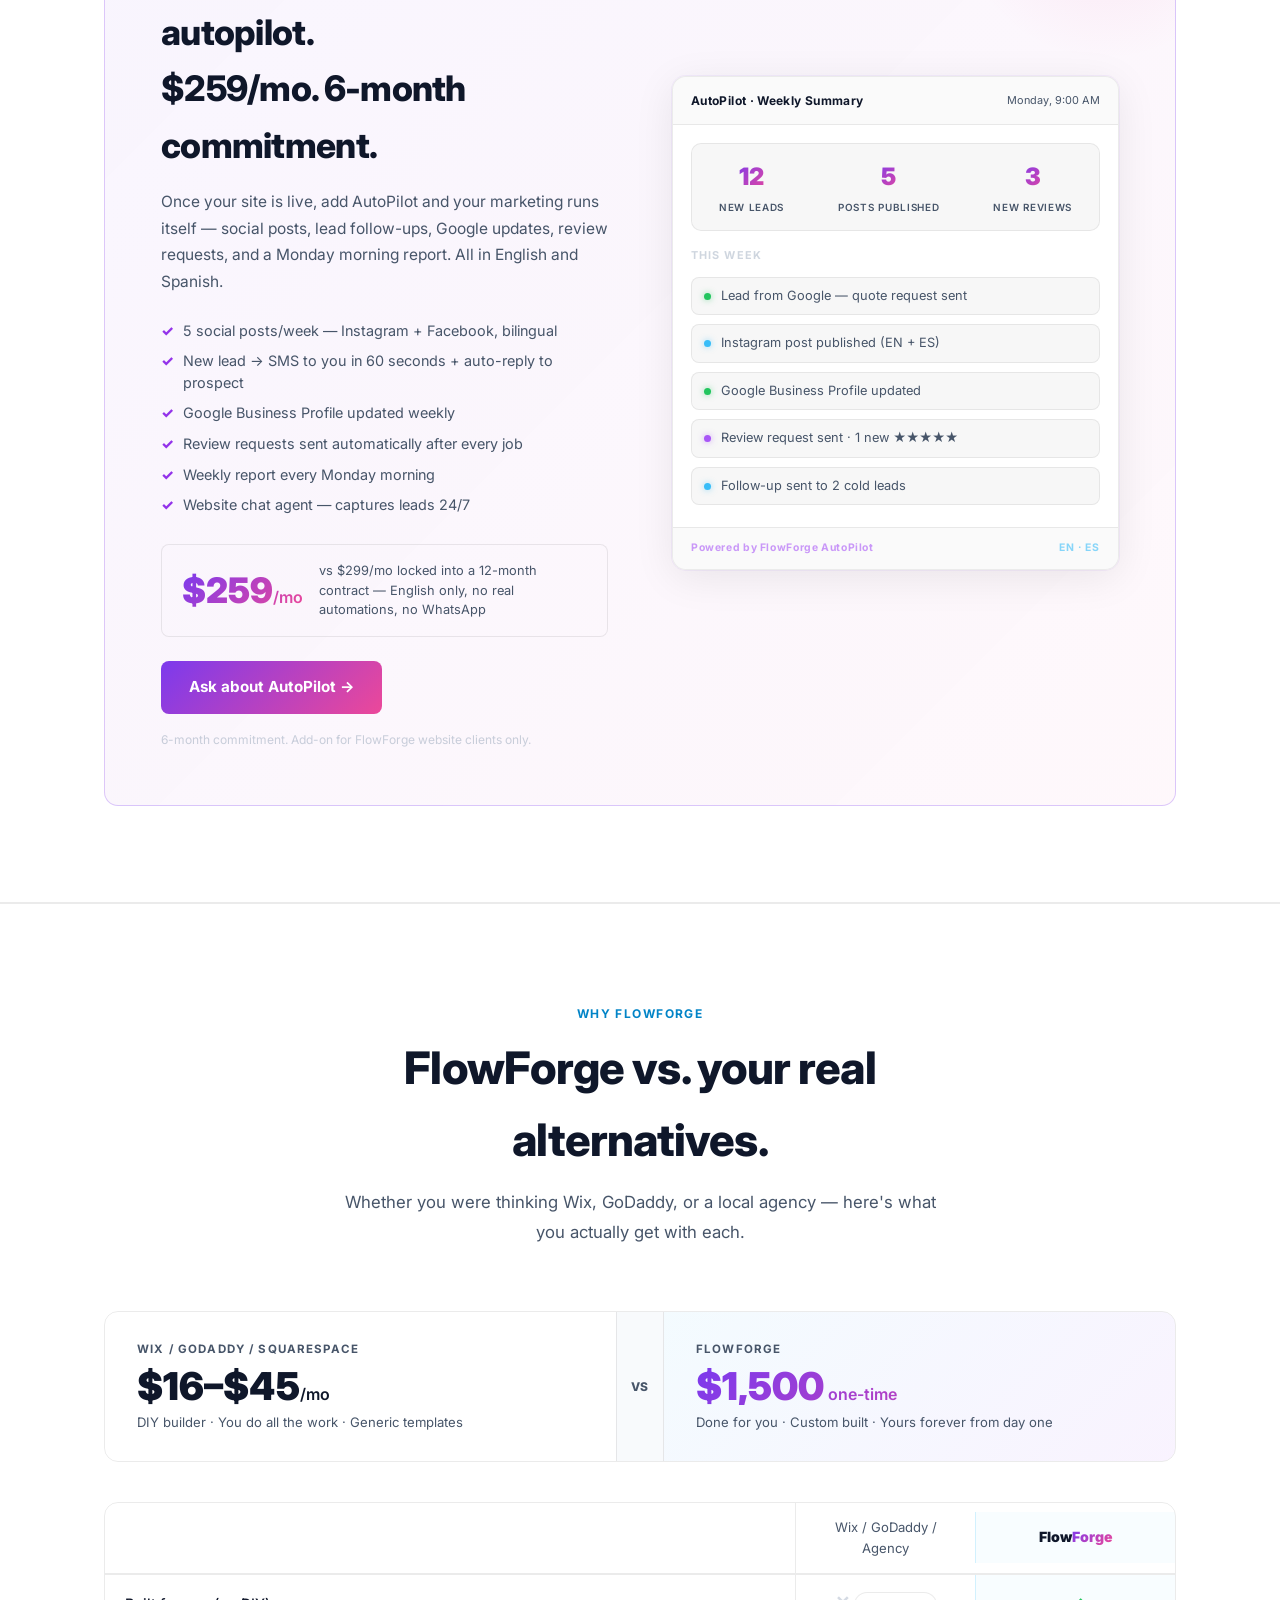
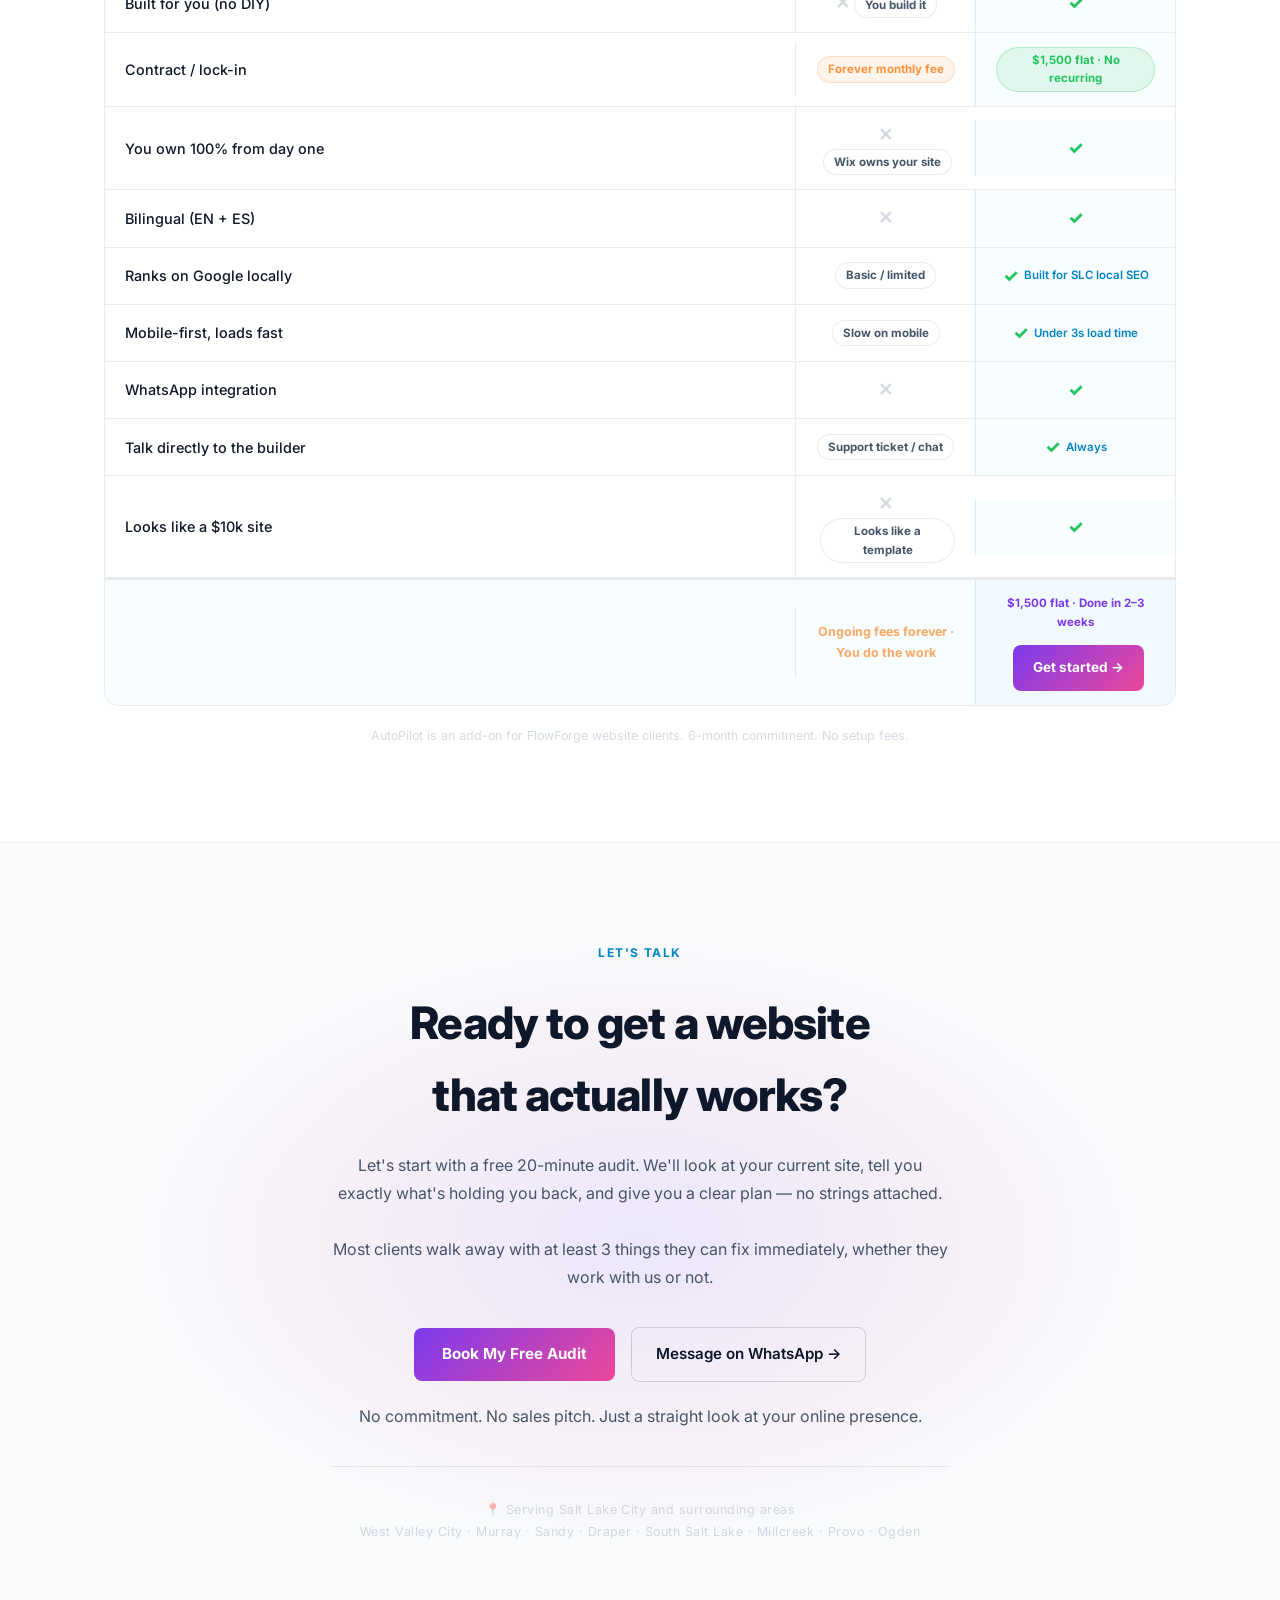
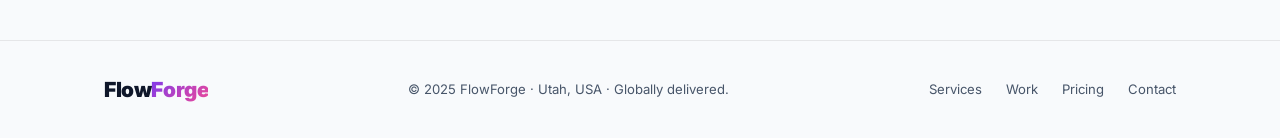
==== commit f99fb29a: "Remove duplicate niche-grid from /slc hub Kept the 3 hub cards linking to sub-pages, removed the old" ====
--- a/slc.html
+++ b/slc.html
@@ -1052,46 +1052,6 @@
           <div style="font-size:.82rem;font-weight:700;color:var(--accent);margin-top:4px;">Ver la página para latinos →</div>
         </div>
       </a>
-    </div>
-    <div style="border-top:1px solid var(--border);margin-top:48px;padding-top:48px;">
-    <div class="section-header reveal">
-      <p data-i18n="niches.p" style="margin:0;">We're not for everyone. We work with service businesses that are serious about growth — and done with websites that do nothing.</p>
-    </div><!-- /section-header -->
-    </div><!-- /border-top wrapper -->
-    <div class="niche-grid">
-      <div class="niche-card reveal">
-        <div class="niche-emoji">🔧</div>
-        <div>
-          <h3 data-i18n="niche.c.h3">Home Service Contractors</h3>
-          <p class="niche-sub" data-i18n="niche.c.sub">Roofers · HVAC · Plumbers · Landscapers · Electricians</p>
-        </div>
-        <p data-i18n="niche.c.p1">Your customers Google you before they call. If your website is slow, ugly, or nowhere to be found — they're calling your competitor instead.</p>
-        <p data-i18n="niche.c.p2">We build contractor sites that show up on Google, load fast on any phone, and make it dead simple for someone to request a quote in under 30 seconds.</p>
-        <div class="niche-result" data-i18n-html="niche.c.result"><span>What you get:</span> More quote requests. Fewer no-shows. A site that works while you're on the job.</div>
-        <a href="#contact" class="service-cta" data-i18n="niche.c.cta">Get a free audit →</a>
-      </div>
-      <div class="niche-card reveal reveal-delay-1">
-        <div class="niche-emoji">💪</div>
-        <div>
-          <h3 data-i18n="niche.f.h3">Fitness &amp; Wellness Businesses</h3>
-          <p class="niche-sub" data-i18n="niche.f.sub">Gyms · Personal trainers · Yoga studios · Massage therapists</p>
-        </div>
-        <p data-i18n="niche.f.p1">Your transformation photos are on Instagram. Your booking link is buried in a bio. Your website looks like it was built in 2014.</p>
-        <p data-i18n="niche.f.p2">We fix that. We build fitness sites with clear trial offers, class schedules, and booking flows that convert first-time visitors into paying members.</p>
-        <div class="niche-result" data-i18n-html="niche.f.result"><span>What you get:</span> More trial signups. More booked sessions. A site that sells your services around the clock.</div>
-        <a href="#contact" class="service-cta" data-i18n="niche.f.cta">Get a free audit →</a>
-      </div>
-      <div class="niche-card reveal reveal-delay-2">
-        <div class="niche-emoji">🌎</div>
-        <div>
-          <h3 data-i18n="niche.l.h3">Latino-Owned Businesses in Utah</h3>
-          <p class="niche-sub" data-i18n="niche.l.sub">Restaurants · Salons · Cleaning services · Retail · Any local service</p>
-        </div>
-        <p data-i18n="niche.l.p1">Your community is here. Your customers speak Spanish and English. Most web agencies don't — and it shows.</p>
-        <p data-i18n="niche.l.p2">We build bilingual websites (English + Spanish) that represent your business the right way and bring in customers from both audiences.</p>
-        <div class="niche-result" data-i18n-html="niche.l.result"><span>What you get:</span> A site that speaks your language — literally. More customers, more trust, more calls.</div>
-        <a href="#contact" class="service-cta" data-i18n="niche.l.cta">Hablemos / Let's talk →</a>
-      </div>
     </div>
   </div>
 </section>
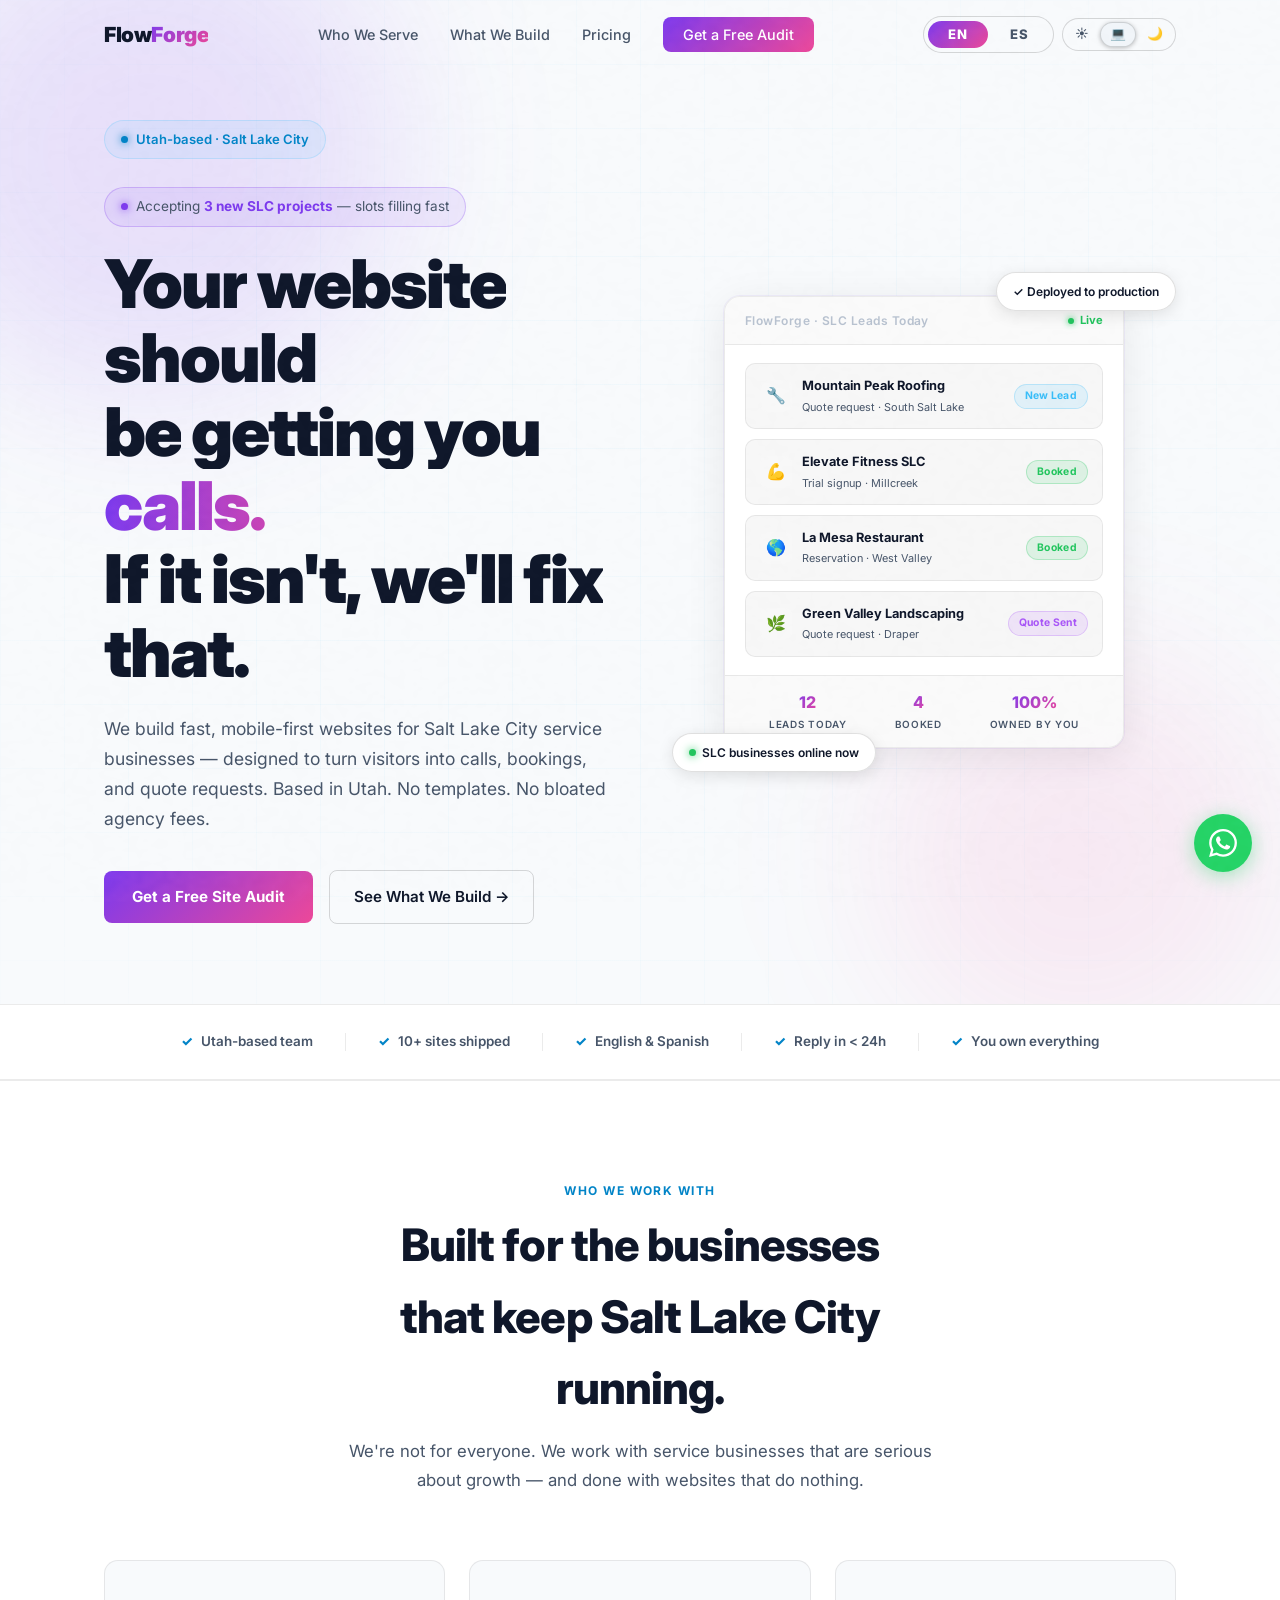
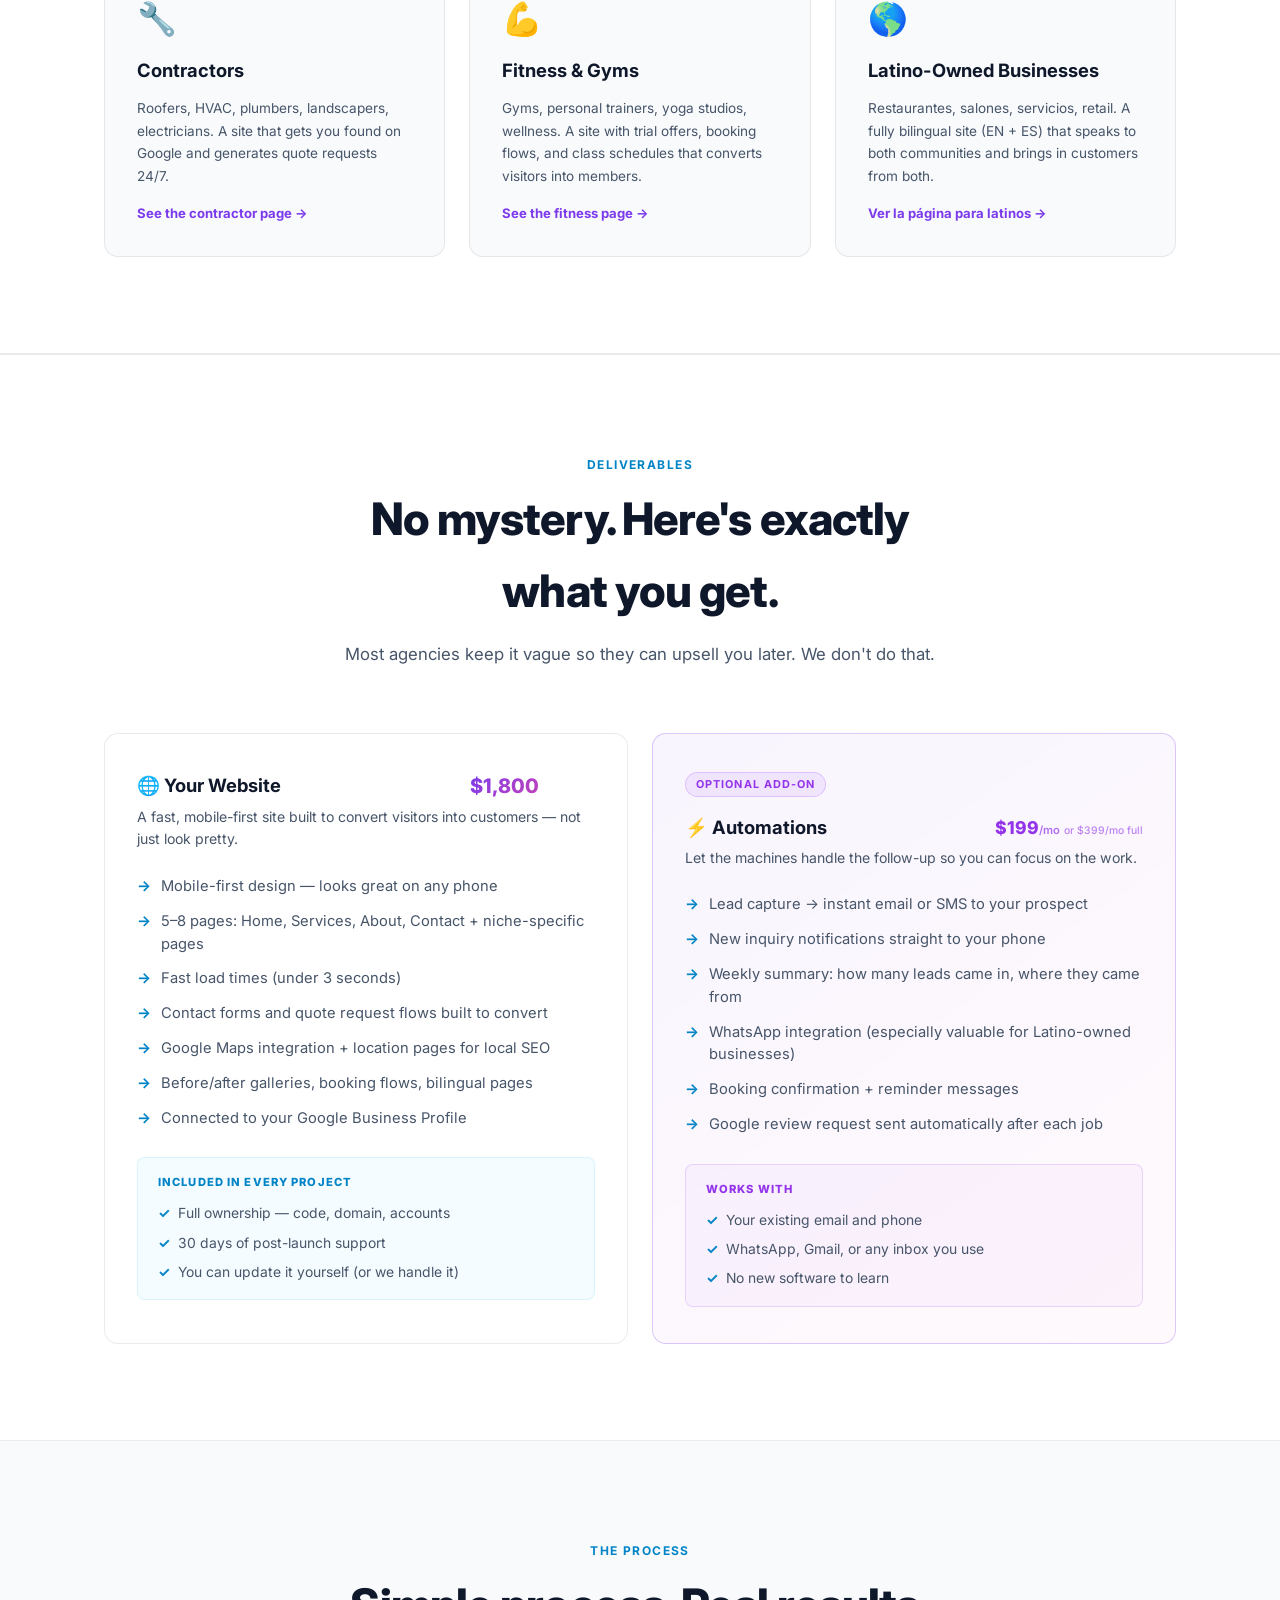
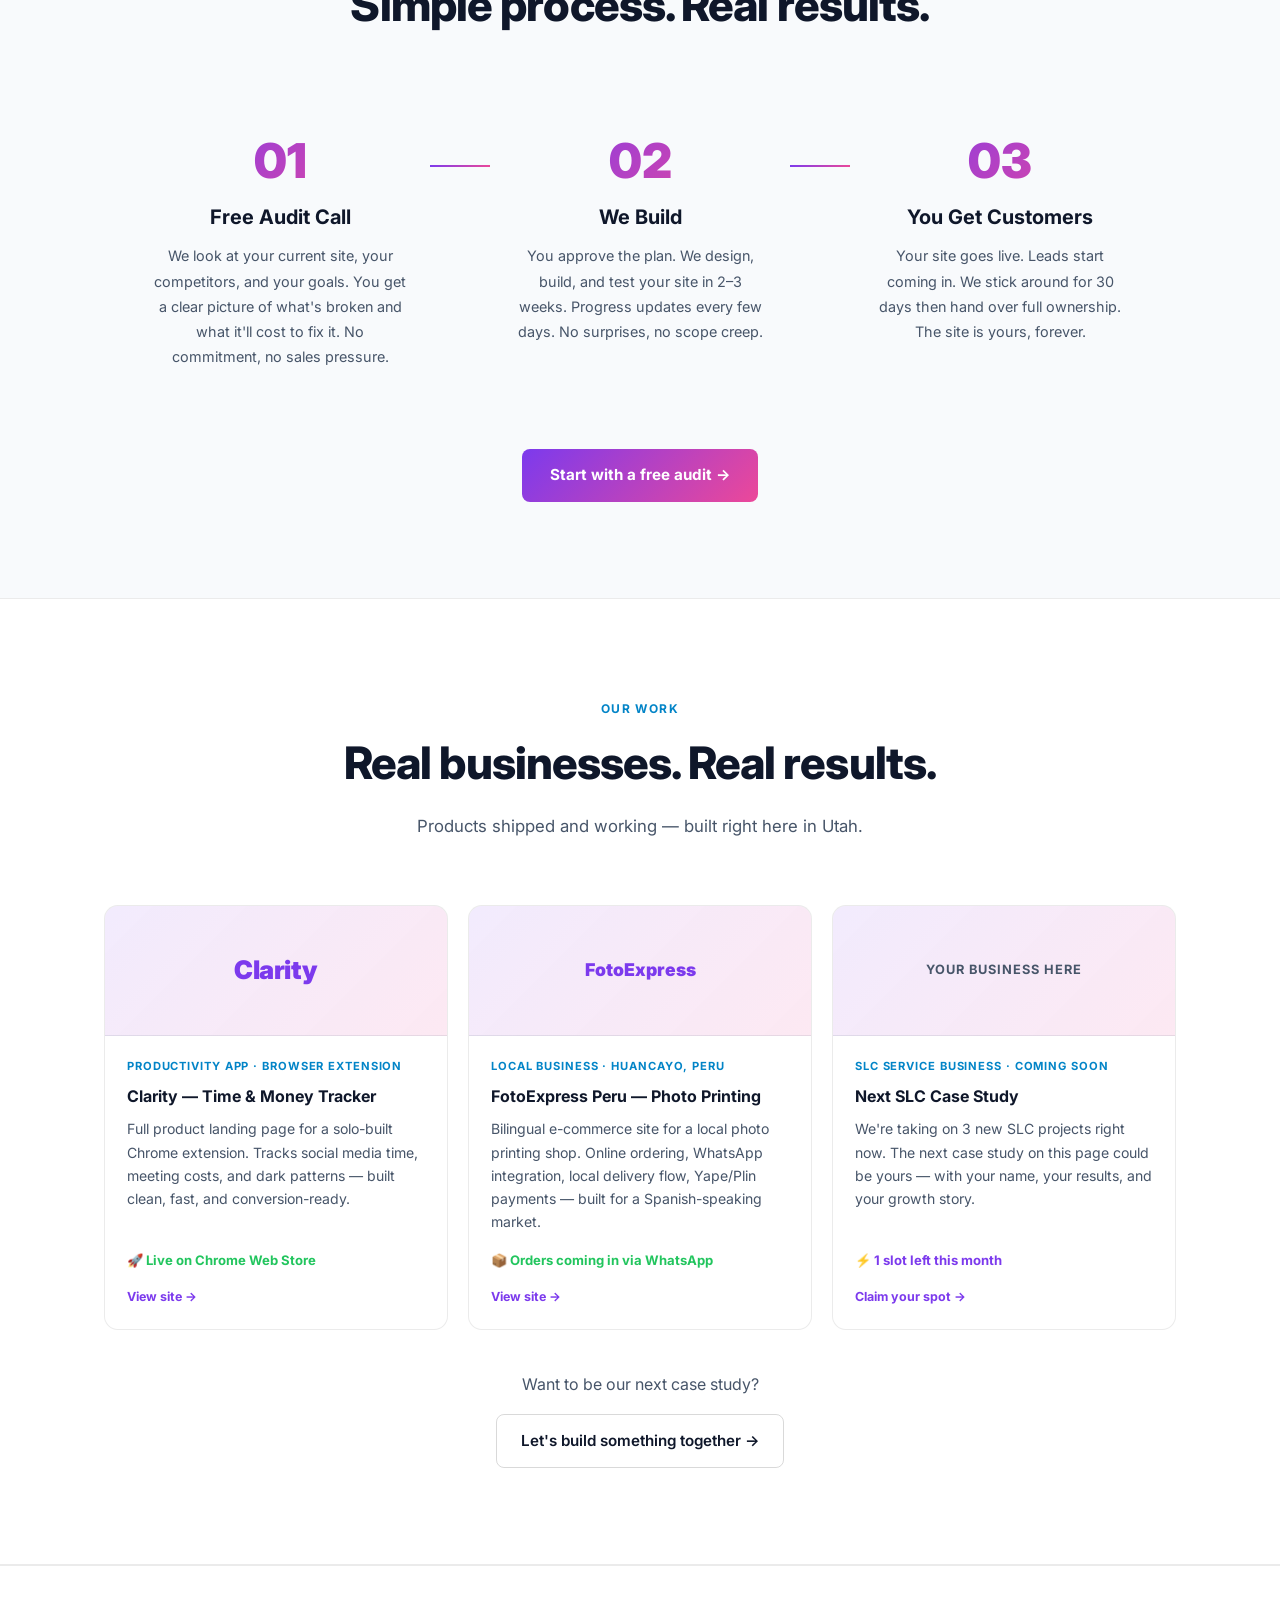
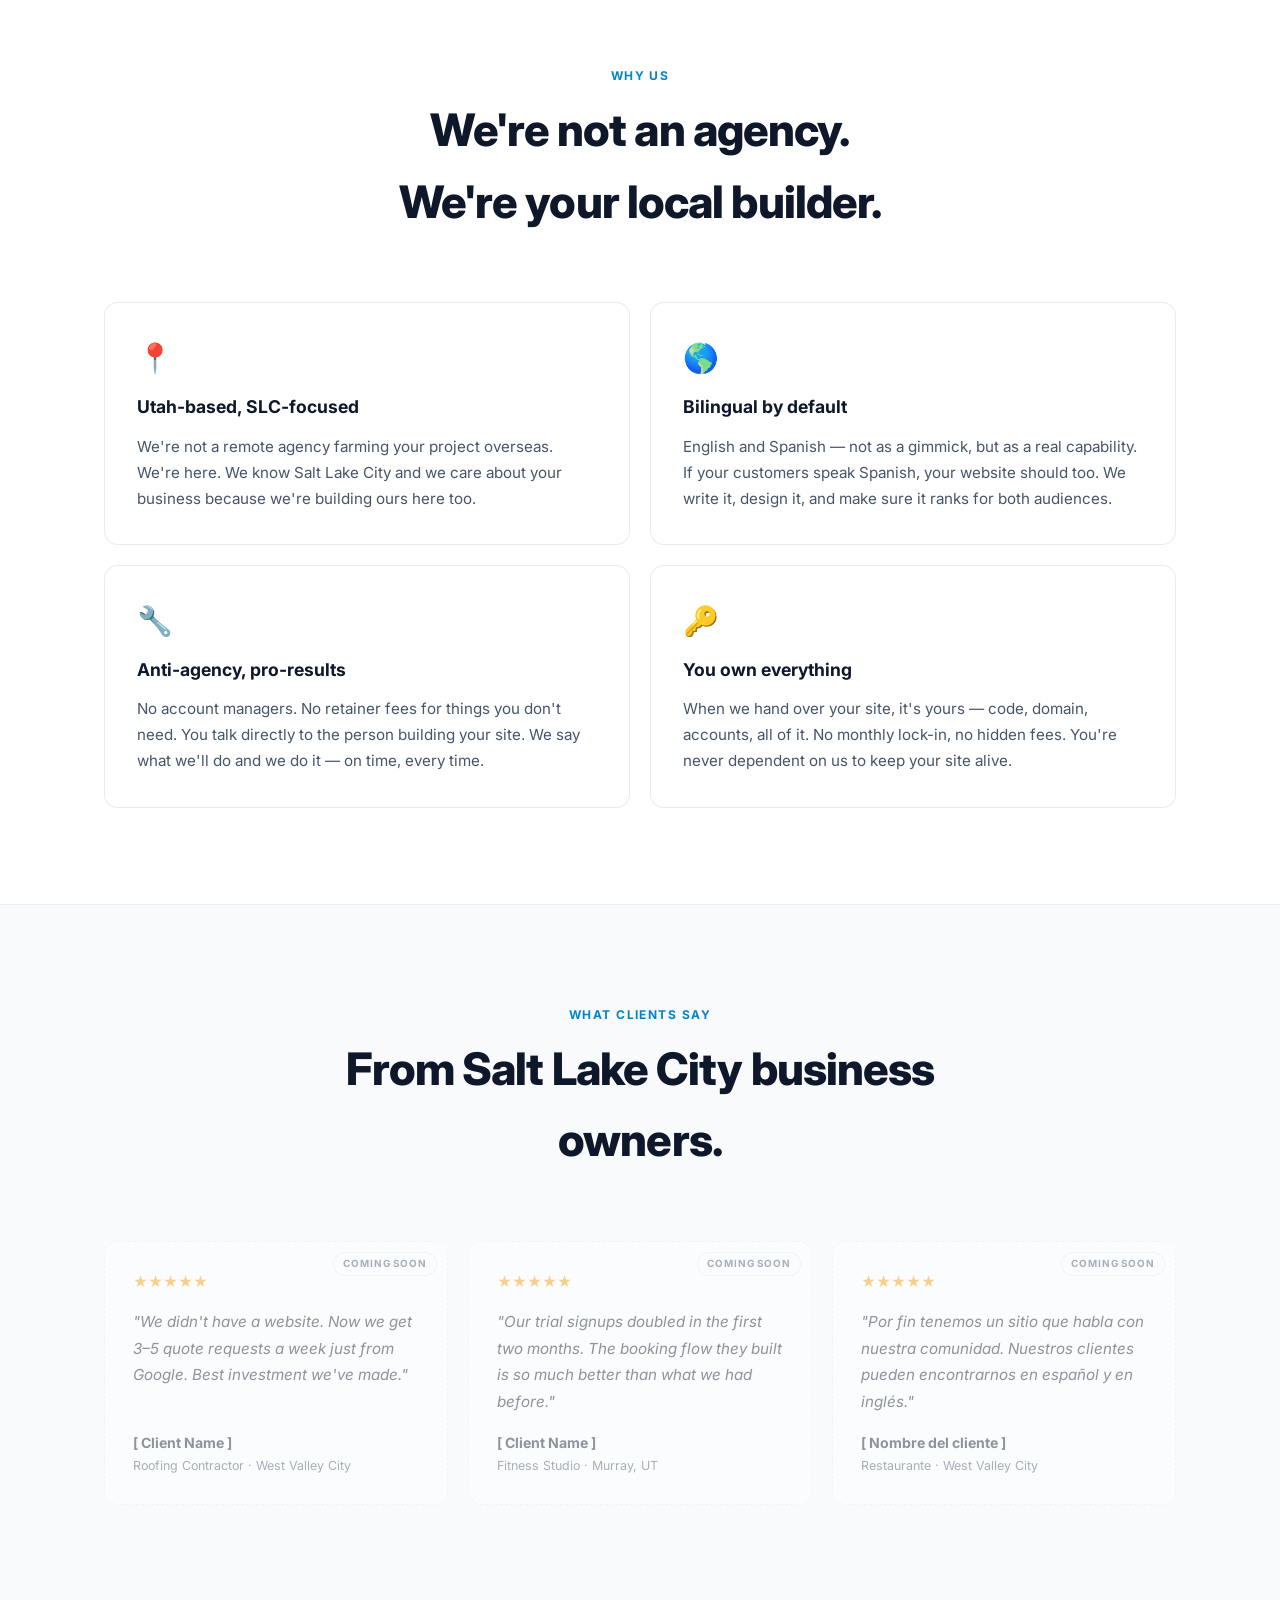
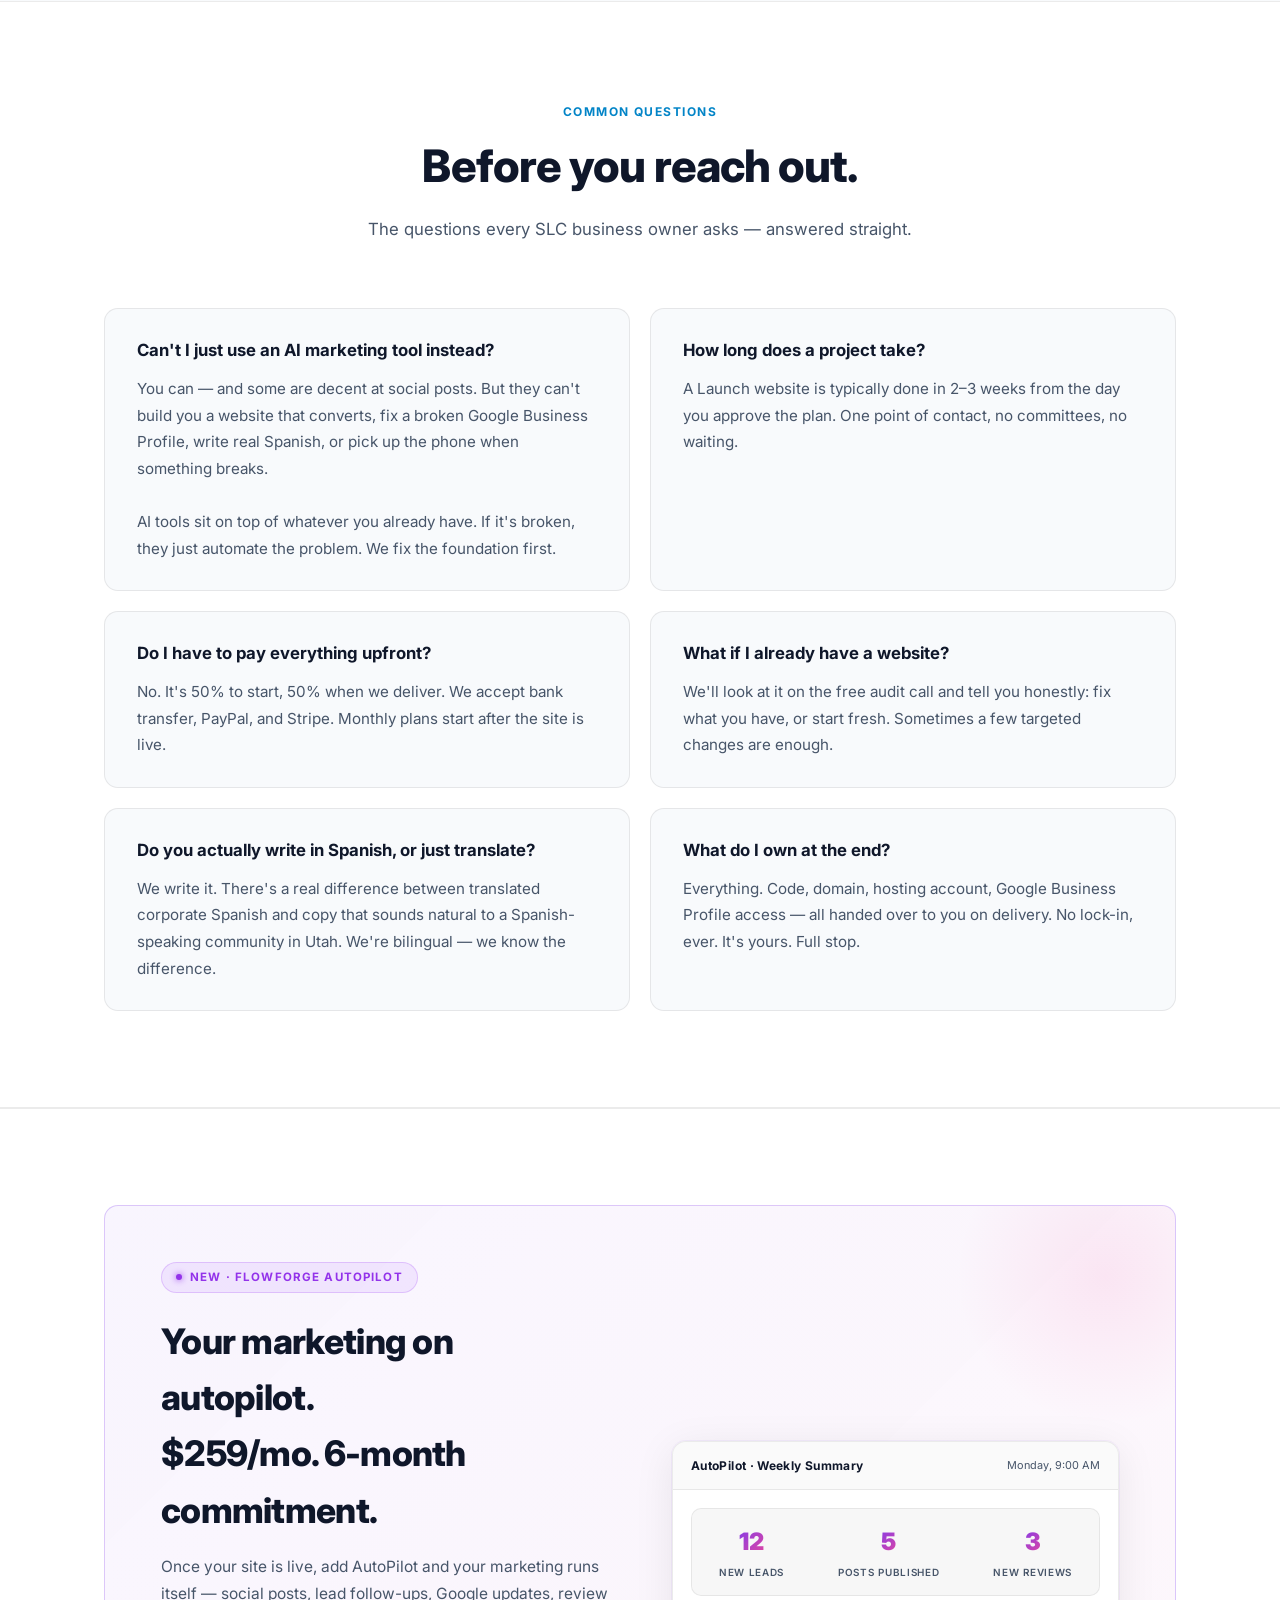
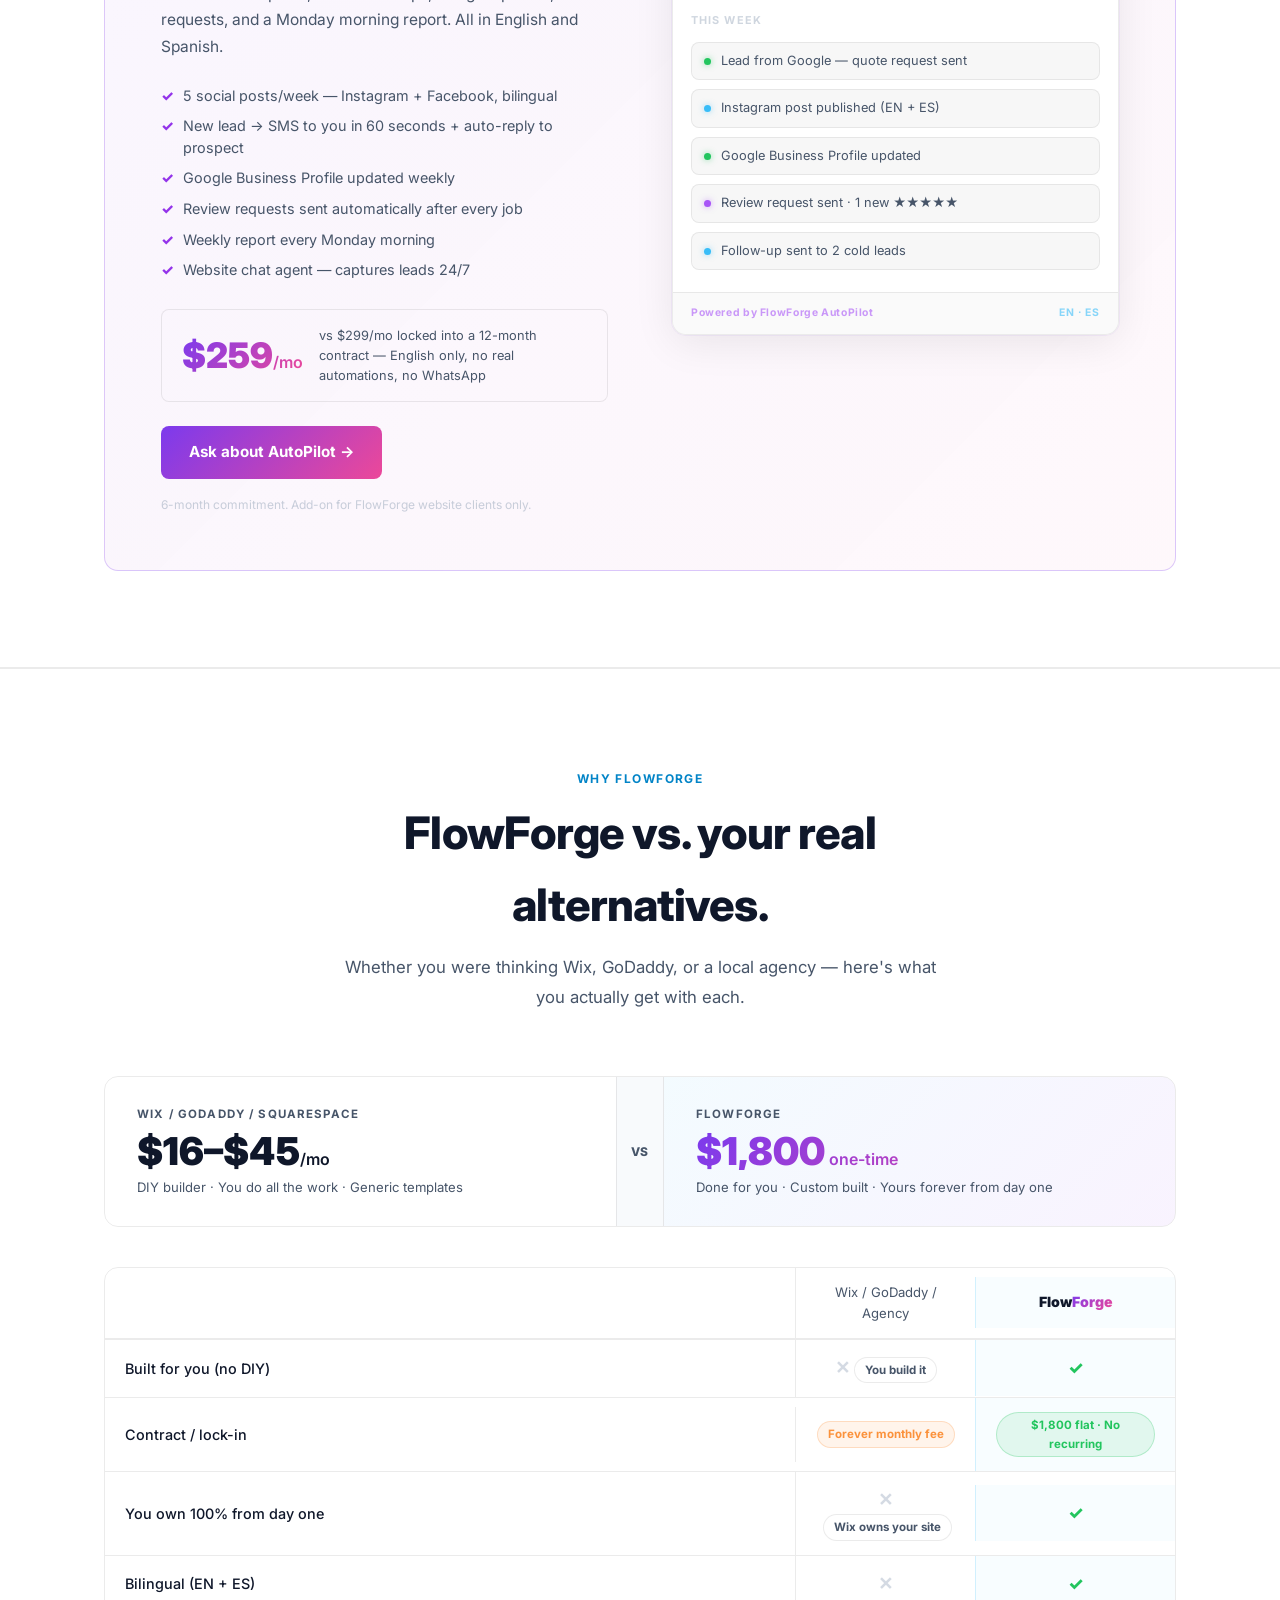
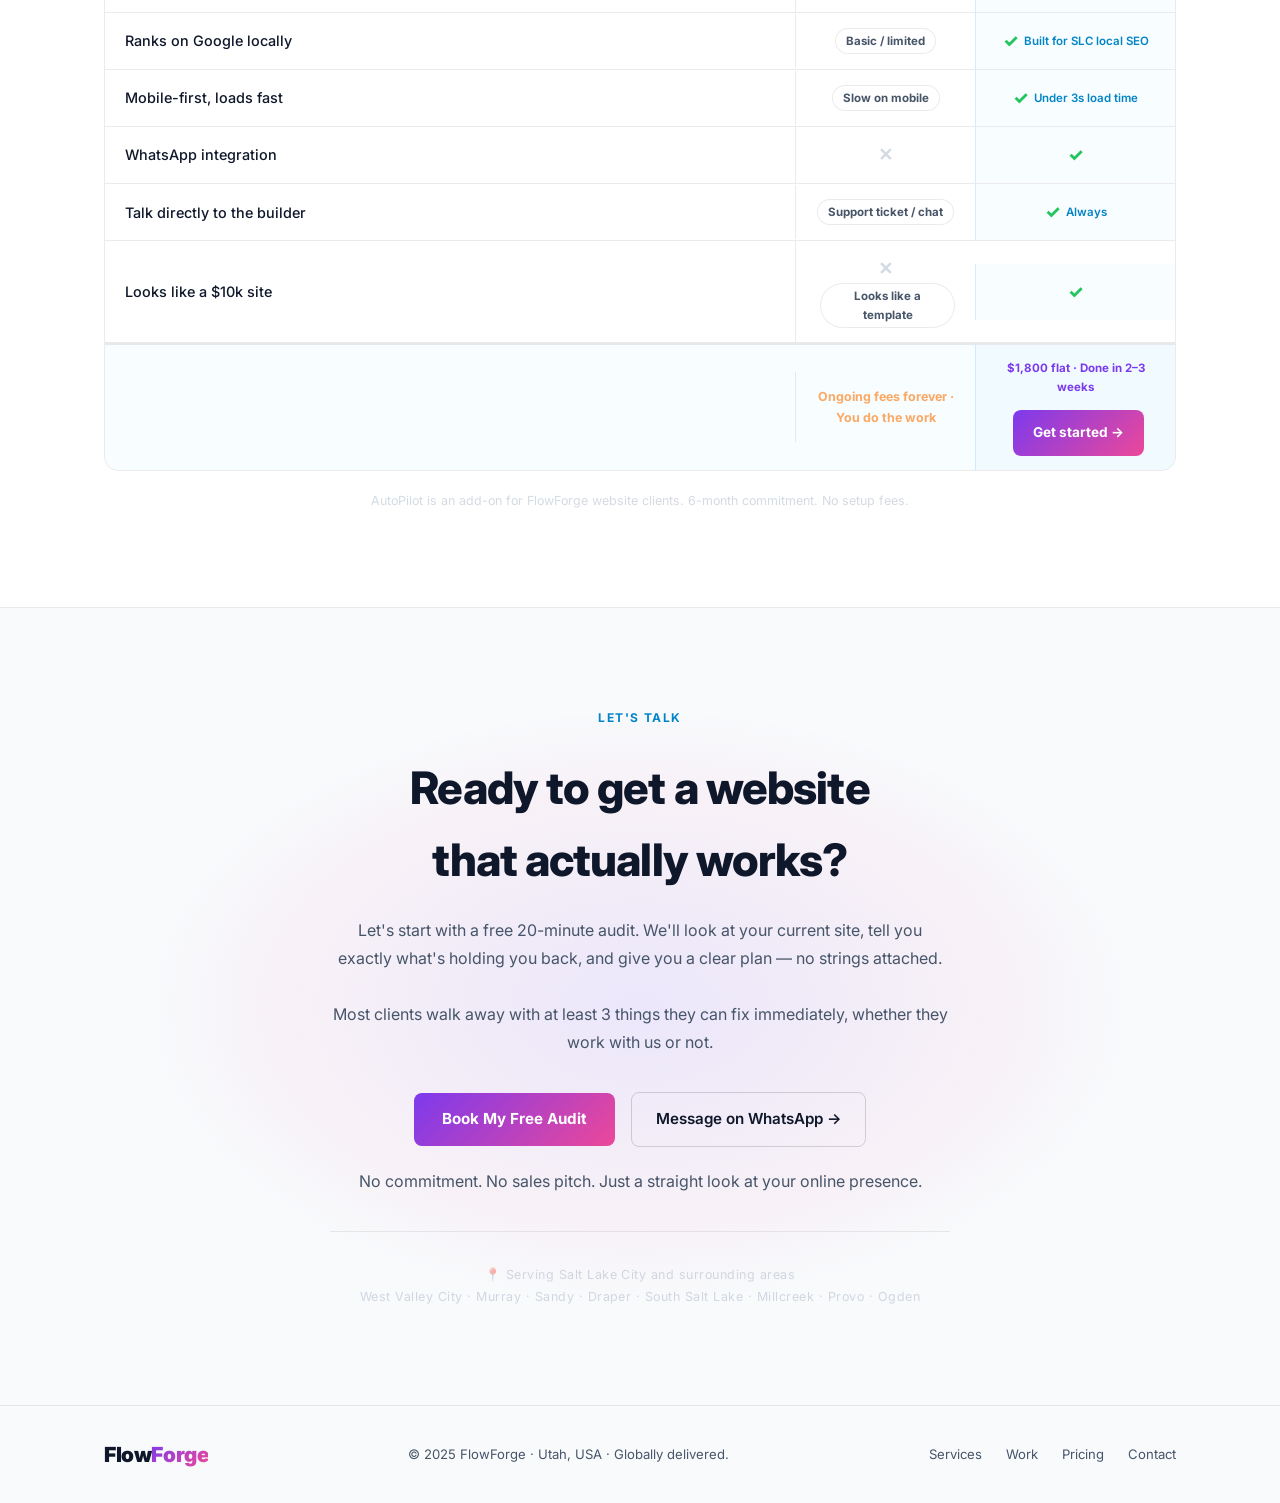
==== commit dfe1eb55: "Update pricing across all pages: 3-tier FlowFrame packages Replace single $1,500 card with 3-card pr" ====
--- a/slc.html
+++ b/slc.html
@@ -1066,7 +1066,10 @@
     </div>
     <div class="deliverables-grid">
       <div class="del-block reveal">
-        <h3 data-i18n="del.web.h3">🌐 Your Website</h3>
+        <div style="display:flex;align-items:center;justify-content:space-between;flex-wrap:wrap;gap:8px;margin-bottom:4px;">
+          <h3 style="margin:0;" data-i18n="del.web.h3">🌐 Your Website</h3>
+          <div style="font-size:1.25rem;font-weight:800;background:var(--gradient);-webkit-background-clip:text;-webkit-text-fill-color:transparent;background-clip:text;">$1,800 <span style="font-size:.75rem;font-weight:600;opacity:.7;">one-time</span></div>
+        </div>
         <p class="del-desc" data-i18n="del.web.desc">A fast, mobile-first site built to convert visitors into customers — not just look pretty.</p>
         <ul class="del-list">
           <li data-i18n="del.web.1">Mobile-first design — looks great on any phone</li>
@@ -1077,7 +1080,6 @@
           <li data-i18n="del.web.6">Before/after galleries, booking flows, bilingual pages</li>
           <li data-i18n="del.web.7">Connected to your Google Business Profile</li>
         </ul>
-        <div class="insert-screenshot" data-i18n="del.screenshot">[ INSERT: site mockup / screenshot ]</div>
         <div class="del-always">
           <div class="del-always-title" data-i18n="del.always.title">Included in every project</div>
           <ul>
@@ -1089,7 +1091,10 @@
       </div>
       <div class="del-block addon reveal reveal-delay-1">
         <div class="del-tag" data-i18n="del.auto.tag">Optional Add-on</div>
-        <h3 data-i18n="del.auto.h3">⚡ Automations</h3>
+        <div style="display:flex;align-items:center;justify-content:space-between;flex-wrap:wrap;gap:8px;margin-bottom:4px;">
+          <h3 style="margin:0;" data-i18n="del.auto.h3">⚡ Automations</h3>
+          <div style="font-size:1.1rem;font-weight:800;color:var(--purple);">$199<span style="font-size:.7rem;font-weight:600;opacity:.7;">/mo</span> <span style="font-size:.65rem;font-weight:500;opacity:.6;">or $399/mo full</span></div>
+        </div>
         <p class="del-desc" data-i18n="del.auto.desc">Let the machines handle the follow-up so you can focus on the work.</p>
         <ul class="del-list">
           <li data-i18n="del.auto.1">Lead capture → instant email or SMS to your prospect</li>
@@ -1191,95 +1196,6 @@
   </div>
 </section>
 
-<!-- pricing moved to niche sub-pages (/slc/contractors, /slc/fitness, /slc/latino) -->
-<div style="display:none">
-      <!-- Contractor -->
-      <div class="flagship-card reveal">
-        <div class="flagship-niche-tag tag-contractor" data-i18n="pkg.c.tag">🔧 Contractors</div>
-        <div class="flagship-header">
-          <div class="flagship-name" data-i18n="pkg.c.name">Contractor Growth</div>
-          <div class="flagship-price"><span data-i18n="pkg.c.price">$350 – $500</span><span data-i18n="pkg.c.period">/mo</span></div>
-        </div>
-        <p class="flagship-promise" data-i18n="pkg.c.promise">"A website that gets you found on Google + automated follow-up so no lead goes cold."</p>
-        <div class="flagship-for">
-          <div class="flagship-for-label" data-i18n="pkg.c.for.label">Best for</div>
-          <span data-i18n="pkg.c.for">Contractors already getting some jobs but losing leads because nobody follows up fast enough.</span>
-        </div>
-        <ul class="flagship-features">
-          <li data-i18n="pkg.c.f1">Mobile-first site — quote request in under 60 seconds</li>
-          <li data-i18n="pkg.c.f2">New lead → SMS to you within 60 seconds</li>
-          <li data-i18n="pkg.c.f3">Auto-reply to prospect: "We'll call you within the hour"</li>
-          <li data-i18n="pkg.c.f4">3-step follow-up if no response (day 1, 3, 7)</li>
-          <li data-i18n="pkg.c.f5">Google review request after every job — automatic</li>
-          <li data-i18n="pkg.c.f6">Weekly report: leads in, sources, follow-up status</li>
-          <li data-i18n="pkg.c.f7">1 site update/month included</li>
-        </ul>
-        <div class="flagship-cta-wrap">
-          <a href="#contact" class="btn-primary" data-i18n="pkg.c.cta">Get a Contractor quote</a>
-          <span class="flagship-micro" data-i18n="pkg.c.micro">Free audit included. No commitment.</span>
-        </div>
-      </div>
-      <!-- Fitness — featured -->
-      <div class="flagship-card flagship-featured reveal reveal-delay-1">
-        <div class="flagship-top-badge" data-i18n="pkg.f.badge">⭐ Recommended first step</div>
-        <div class="flagship-niche-tag tag-fitness" data-i18n="pkg.f.tag">💪 Gyms &amp; Trainers</div>
-        <div class="flagship-header">
-          <div class="flagship-name" data-i18n="pkg.f.name">Fitness Launch</div>
-          <div class="flagship-price"><span data-i18n="pkg.f.price">$1,500</span><span data-i18n="pkg.f.period"> one-time</span></div>
-        </div>
-        <p class="flagship-promise" data-i18n="pkg.f.promise">"A website with a built-in booking flow that converts visitors into trial signups."</p>
-        <div class="flagship-for">
-          <div class="flagship-for-label" data-i18n="pkg.f.for.label">Best for</div>
-          <span data-i18n="pkg.f.for">Trainers and gym owners running on Instagram and word-of-mouth with no real website.</span>
-        </div>
-        <ul class="flagship-features">
-          <li data-i18n="pkg.f.f1">6-page mobile-first site</li>
-          <li data-i18n="pkg.f.f2">Trial offer / free consult CTA on every page</li>
-          <li data-i18n="pkg.f.f3">Booking form or Calendly integration</li>
-          <li data-i18n="pkg.f.f4">Class schedule section built in</li>
-          <li data-i18n="pkg.f.f5">Transformation photo gallery</li>
-          <li data-i18n="pkg.f.f6">Email capture for free offer</li>
-          <li data-i18n="pkg.f.f7">Testimonials + social proof section</li>
-          <li data-i18n="pkg.f.f8">Full ownership — yours forever</li>
-        </ul>
-        <div class="flagship-cta-wrap">
-          <a href="#contact" class="btn-primary" data-i18n="pkg.f.cta">Get a Fitness quote</a>
-          <span class="flagship-micro" data-i18n="pkg.f.micro">Free audit included. No commitment.</span>
-        </div>
-      </div>
-      <!-- Latino -->
-      <div class="flagship-card reveal reveal-delay-2">
-        <div class="flagship-niche-tag tag-latino" data-i18n="pkg.l.tag">🌎 Latino-Owned</div>
-        <div class="flagship-header">
-          <div class="flagship-name" data-i18n="pkg.l.name">Latino Launch</div>
-          <div class="flagship-price"><span data-i18n="pkg.l.price">$1,500</span><span data-i18n="pkg.l.period"> one-time</span></div>
-        </div>
-        <p class="flagship-promise" data-i18n="pkg.l.promise">"A bilingual website — English + Spanish — that brings in customers from both communities."</p>
-        <div class="flagship-for">
-          <div class="flagship-for-label" data-i18n="pkg.l.for.label">Best for</div>
-          <span data-i18n="pkg.l.for">Latino-owned businesses with no site, English-only, or a site that doesn't represent them to their community.</span>
-        </div>
-        <ul class="flagship-features">
-          <li data-i18n="pkg.l.f1">Full bilingual site — English + Spanish, every page</li>
-          <li data-i18n="pkg.l.f2">Language toggle built in (EN / ES)</li>
-          <li data-i18n="pkg.l.f3">5–7 pages depending on business type</li>
-          <li data-i18n="pkg.l.f4">WhatsApp contact button (floating + in footer)</li>
-          <li data-i18n="pkg.l.f5">Photo gallery: food, services, team, space</li>
-          <li data-i18n="pkg.l.f6">Google Business Profile bilingual setup</li>
-          <li data-i18n="pkg.l.f7">Basic local SEO in both languages</li>
-          <li data-i18n="pkg.l.f8">Full ownership — yours forever</li>
-        </ul>
-        <div class="flagship-cta-wrap">
-          <a href="#contact" class="btn-primary" data-i18n="pkg.l.cta">Hablemos / Get a quote</a>
-          <span class="flagship-micro" data-i18n="pkg.l.micro">Auditoría gratis · Free audit included.</span>
-        </div>
-      </div>
-    </div>
-    <div class="flagship-upsell reveal">
-      <span class="flagship-upsell-icon">↑</span>
-      <p data-i18n-html="pricing.upsell">Every Launch package can grow into a <strong>Growth</strong> or <strong>Dominate</strong> monthly plan once your site is live.</p>
-      <a href="#contact" style="color:var(--blue);font-size:.85rem;font-weight:600;text-decoration:none;" data-i18n="pricing.upsell.cta">Ask about full package options →</a>
-</div>
 
 <!-- ═══════════ WHY FLOWFORGE ═══════════ -->
 <section class="section process-section">
@@ -1421,7 +1337,7 @@
       <div class="cmp-cost-vs">VS</div>
       <div class="cmp-cost-block cmp-us">
         <div class="cmp-cost-label">FlowForge</div>
-        <div class="cmp-cost-price">$1,500<span> one-time</span></div>
+        <div class="cmp-cost-price">$1,800<span> one-time</span></div>
         <div class="cmp-cost-note">Done for you · Custom built · Yours forever from day one</div>
       </div>
     </div>
@@ -1448,7 +1364,7 @@
       <div class="cmp-row reveal">
         <div class="cmp-col-feature">Contract / lock-in</div>
         <div class="cmp-col-them"><span class="cmp-badge-bad">Forever monthly fee</span></div>
-        <div class="cmp-col-us"><span class="cmp-badge-good">$1,500 flat · No recurring</span></div>
+        <div class="cmp-col-us"><span class="cmp-badge-good">$1,800 flat · No recurring</span></div>
       </div>
 
       <div class="cmp-row reveal">
@@ -1500,7 +1416,7 @@
           <span class="cmp-total-label">Ongoing fees forever · You do the work</span>
         </div>
         <div class="cmp-col-us">
-          <span class="cmp-total-label" style="color:var(--accent);font-size:.72rem;">$1,500 flat · Done in 2–3 weeks</span><br>
+          <span class="cmp-total-label" style="color:var(--accent);font-size:.72rem;">$1,800 flat · Done in 2–3 weeks</span><br>
           <a href="#contact" class="btn-primary" style="font-size:.85rem;padding:12px 20px;margin-top:8px;">Get started →</a>
         </div>
       </div>
@@ -1635,7 +1551,7 @@
     'pkg.f.f4':'Class schedule section built in','pkg.f.f5':'Transformation photo gallery','pkg.f.f6':'Email capture for free offer',
     'pkg.f.f7':'Testimonials + social proof section','pkg.f.f8':'Full ownership — yours forever',
     'pkg.f.cta':'Get a Fitness quote','pkg.f.micro':'Free audit included. No commitment.',
-    'pkg.l.tag':'🌎 Latino-Owned','pkg.l.name':'Latino Launch','pkg.l.price':'$1,100 – $1,500','pkg.l.period':' one-time',
+    'pkg.l.tag':'🌎 Latino-Owned','pkg.l.name':'Latino Launch','pkg.l.price':'$1,800','pkg.l.period':' one-time',
     'pkg.l.promise':'"A bilingual website — English + Spanish — that brings in customers from both communities."',
     'pkg.l.for.label':'Best for','pkg.l.for':'Latino-owned businesses with no site, English-only, or a site that doesn\'t represent them to their community.',
     'pkg.l.f1':'Full bilingual site — English + Spanish, every page','pkg.l.f2':'Language toggle built in (EN / ES)','pkg.l.f3':'5–7 pages depending on business type',
@@ -1781,7 +1697,7 @@
     'pkg.f.f4':'Sección de horario de clases incluida','pkg.f.f5':'Galería de fotos de transformación','pkg.f.f6':'Captura de email para oferta gratis',
     'pkg.f.f7':'Sección de testimonios + prueba social','pkg.f.f8':'Propiedad completa — tuyo para siempre',
     'pkg.f.cta':'Cotización para Fitness','pkg.f.micro':'Auditoría gratis incluida. Sin compromiso.',
-    'pkg.l.tag':'🌎 Negocios Latinos','pkg.l.name':'Latino Launch','pkg.l.price':'$1,100 – $1,500','pkg.l.period':' única vez',
+    'pkg.l.tag':'🌎 Negocios Latinos','pkg.l.name':'Latino Launch','pkg.l.price':'$1,800','pkg.l.period':' única vez',
     'pkg.l.promise':'"Un sitio web bilingüe — inglés + español — que atrae clientes de ambas comunidades."',
     'pkg.l.for.label':'Ideal para','pkg.l.for':'Negocios latinos sin sitio, solo en inglés, o con un sitio que no los representa ante su comunidad.',
     'pkg.l.f1':'Sitio completamente bilingüe — inglés + español, cada página','pkg.l.f2':'Botón de cambio de idioma integrado (EN / ES)','pkg.l.f3':'5–7 páginas según el tipo de negocio',
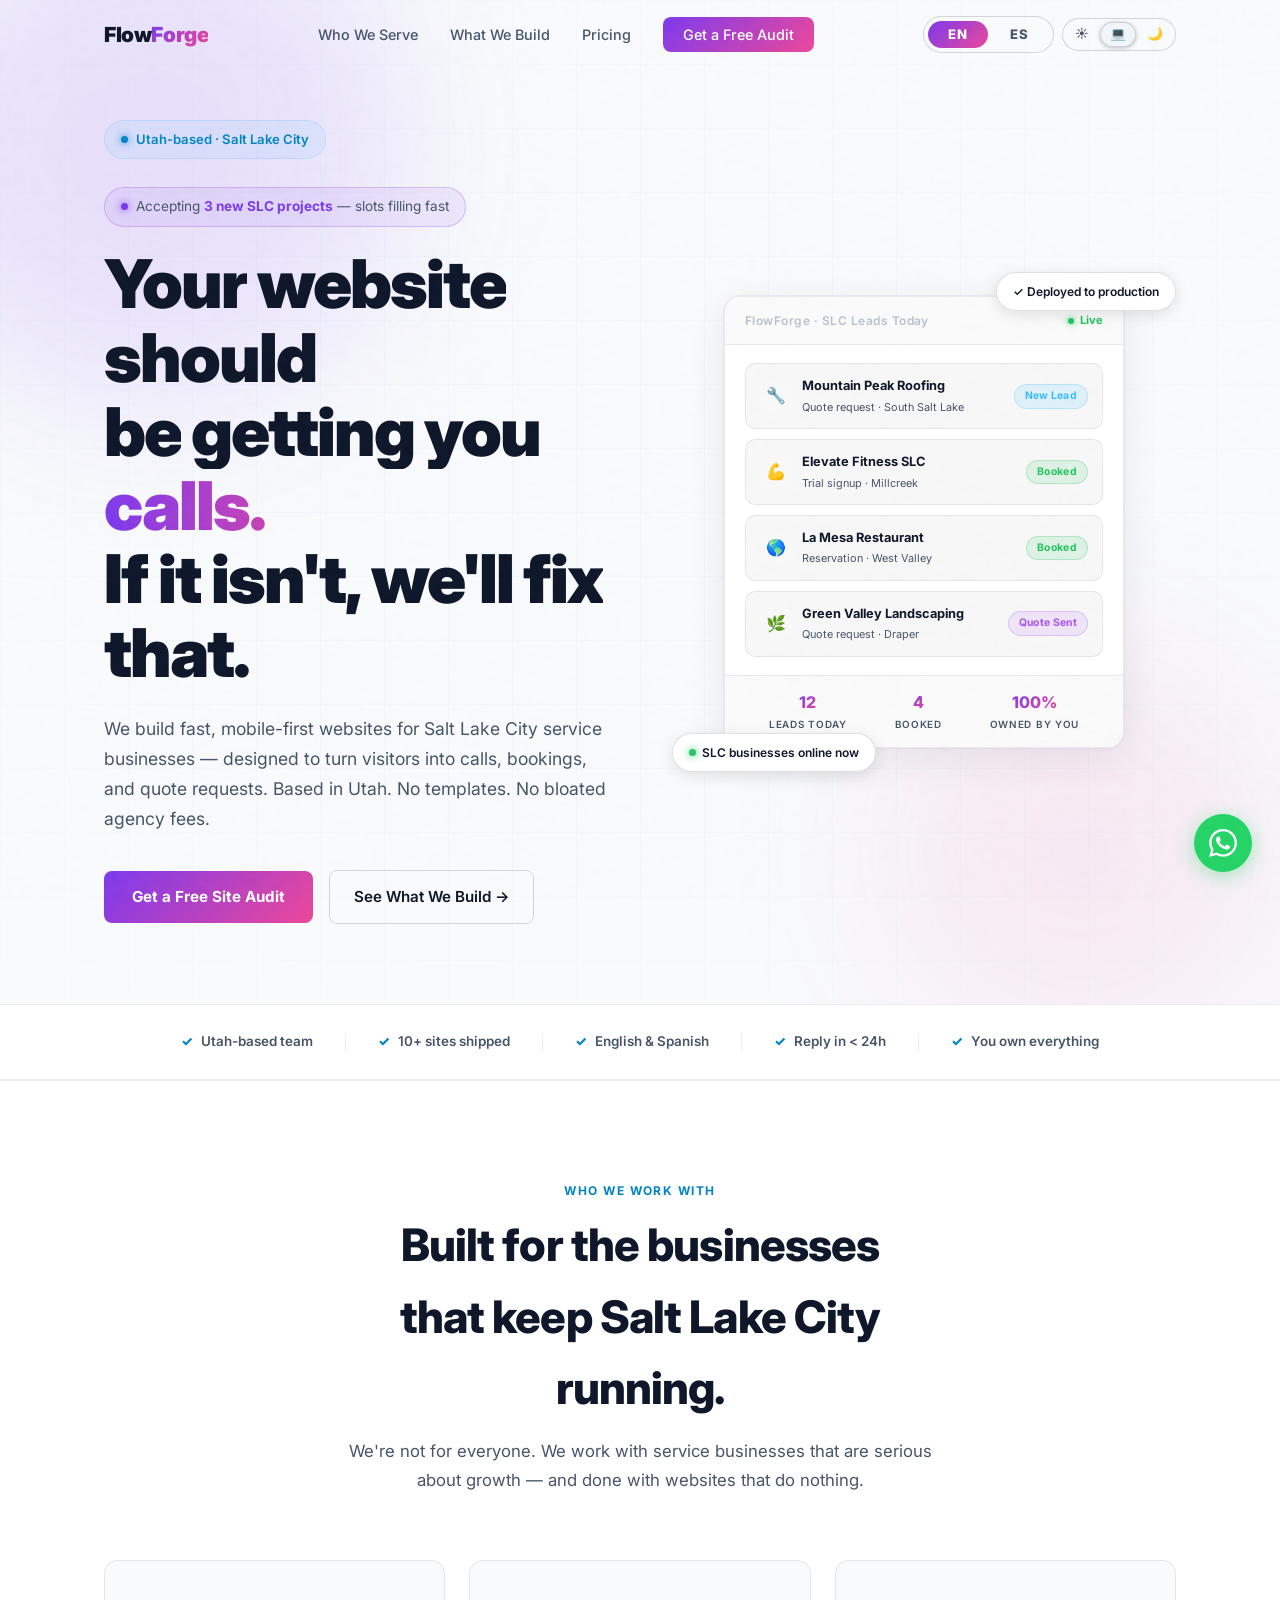
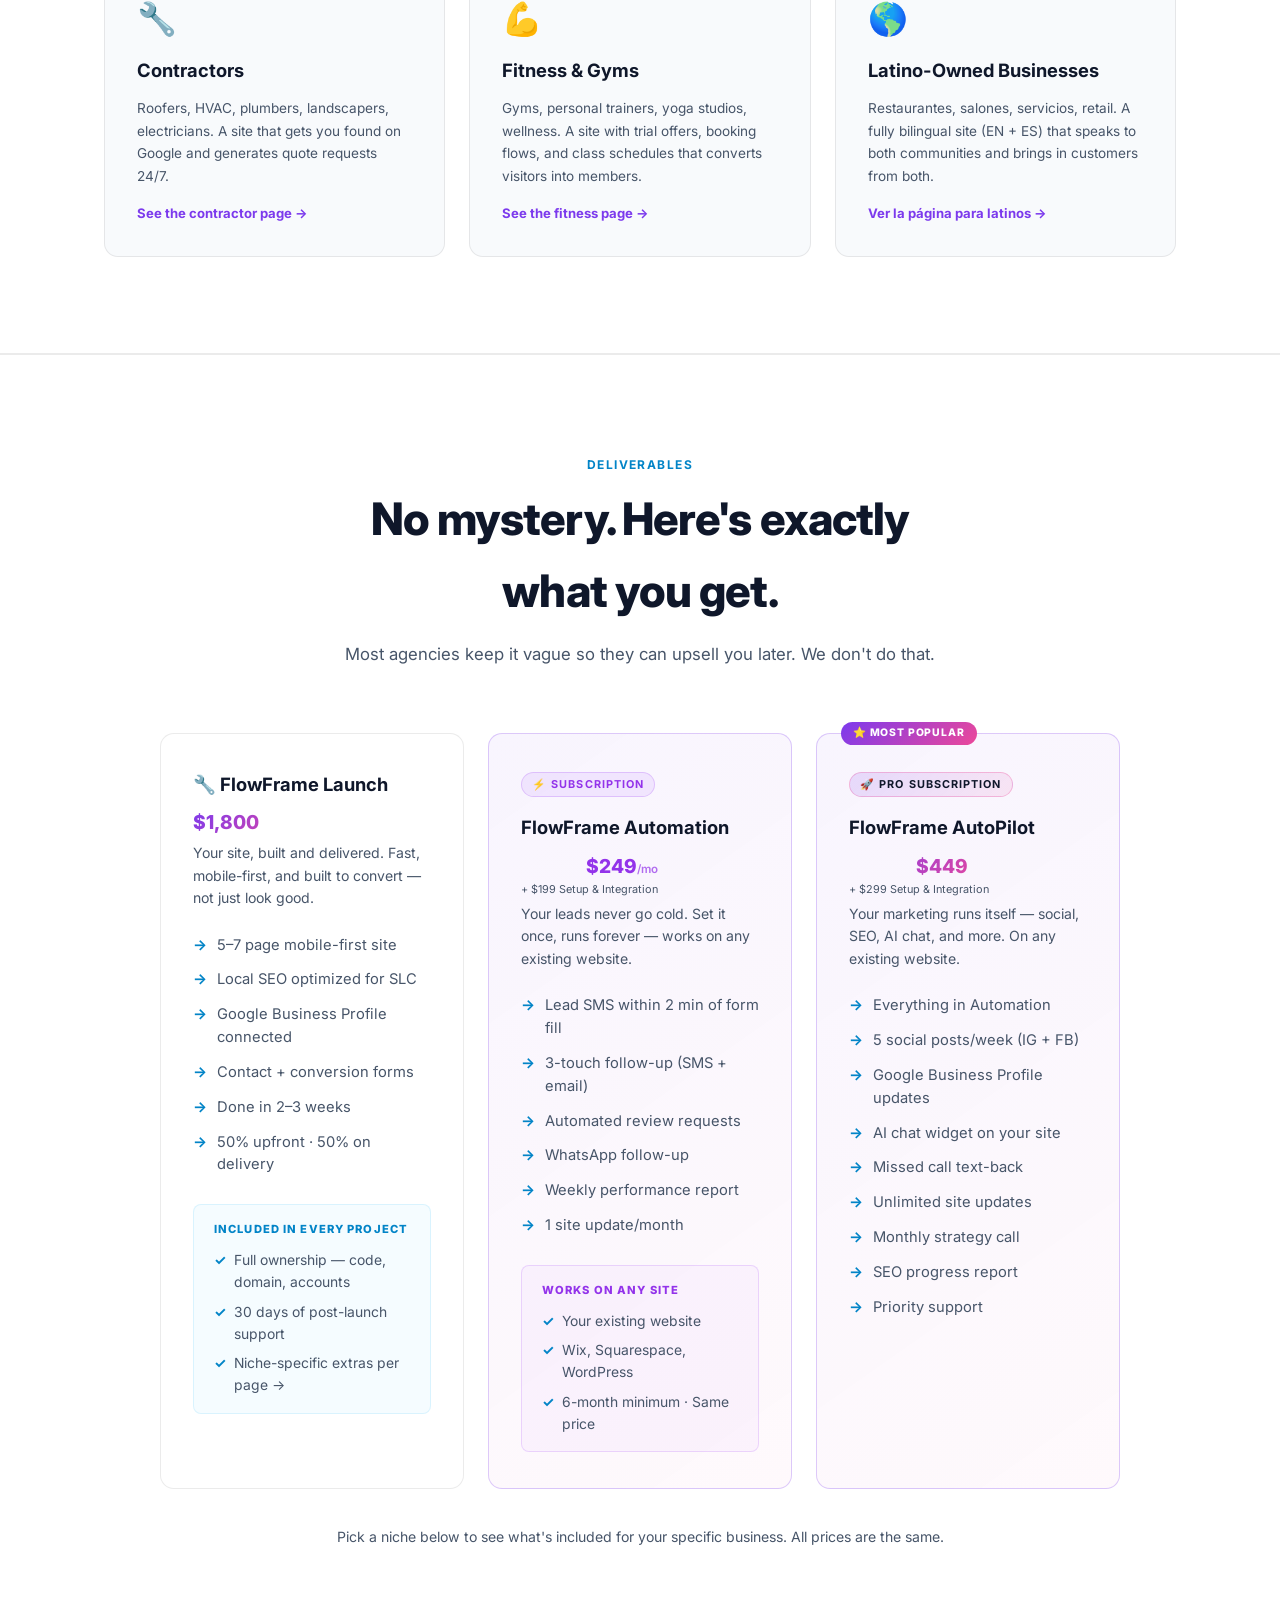
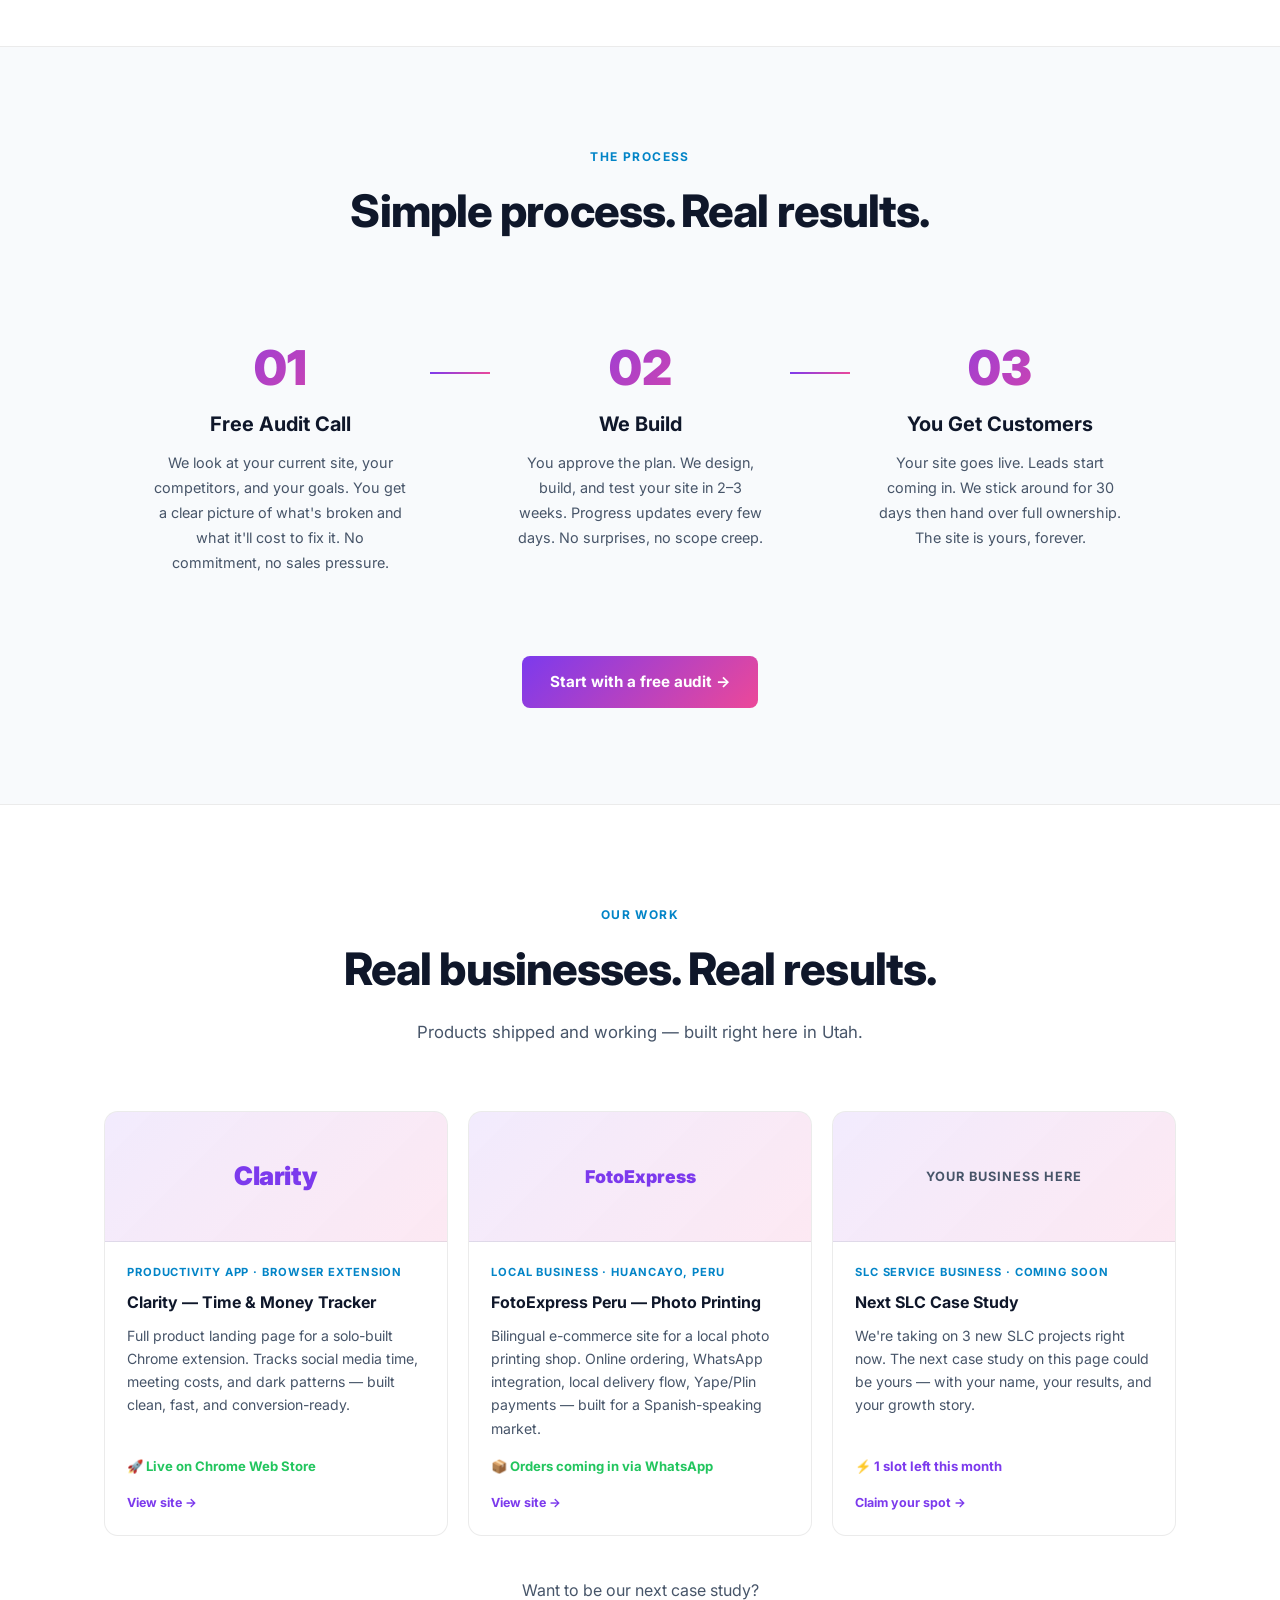
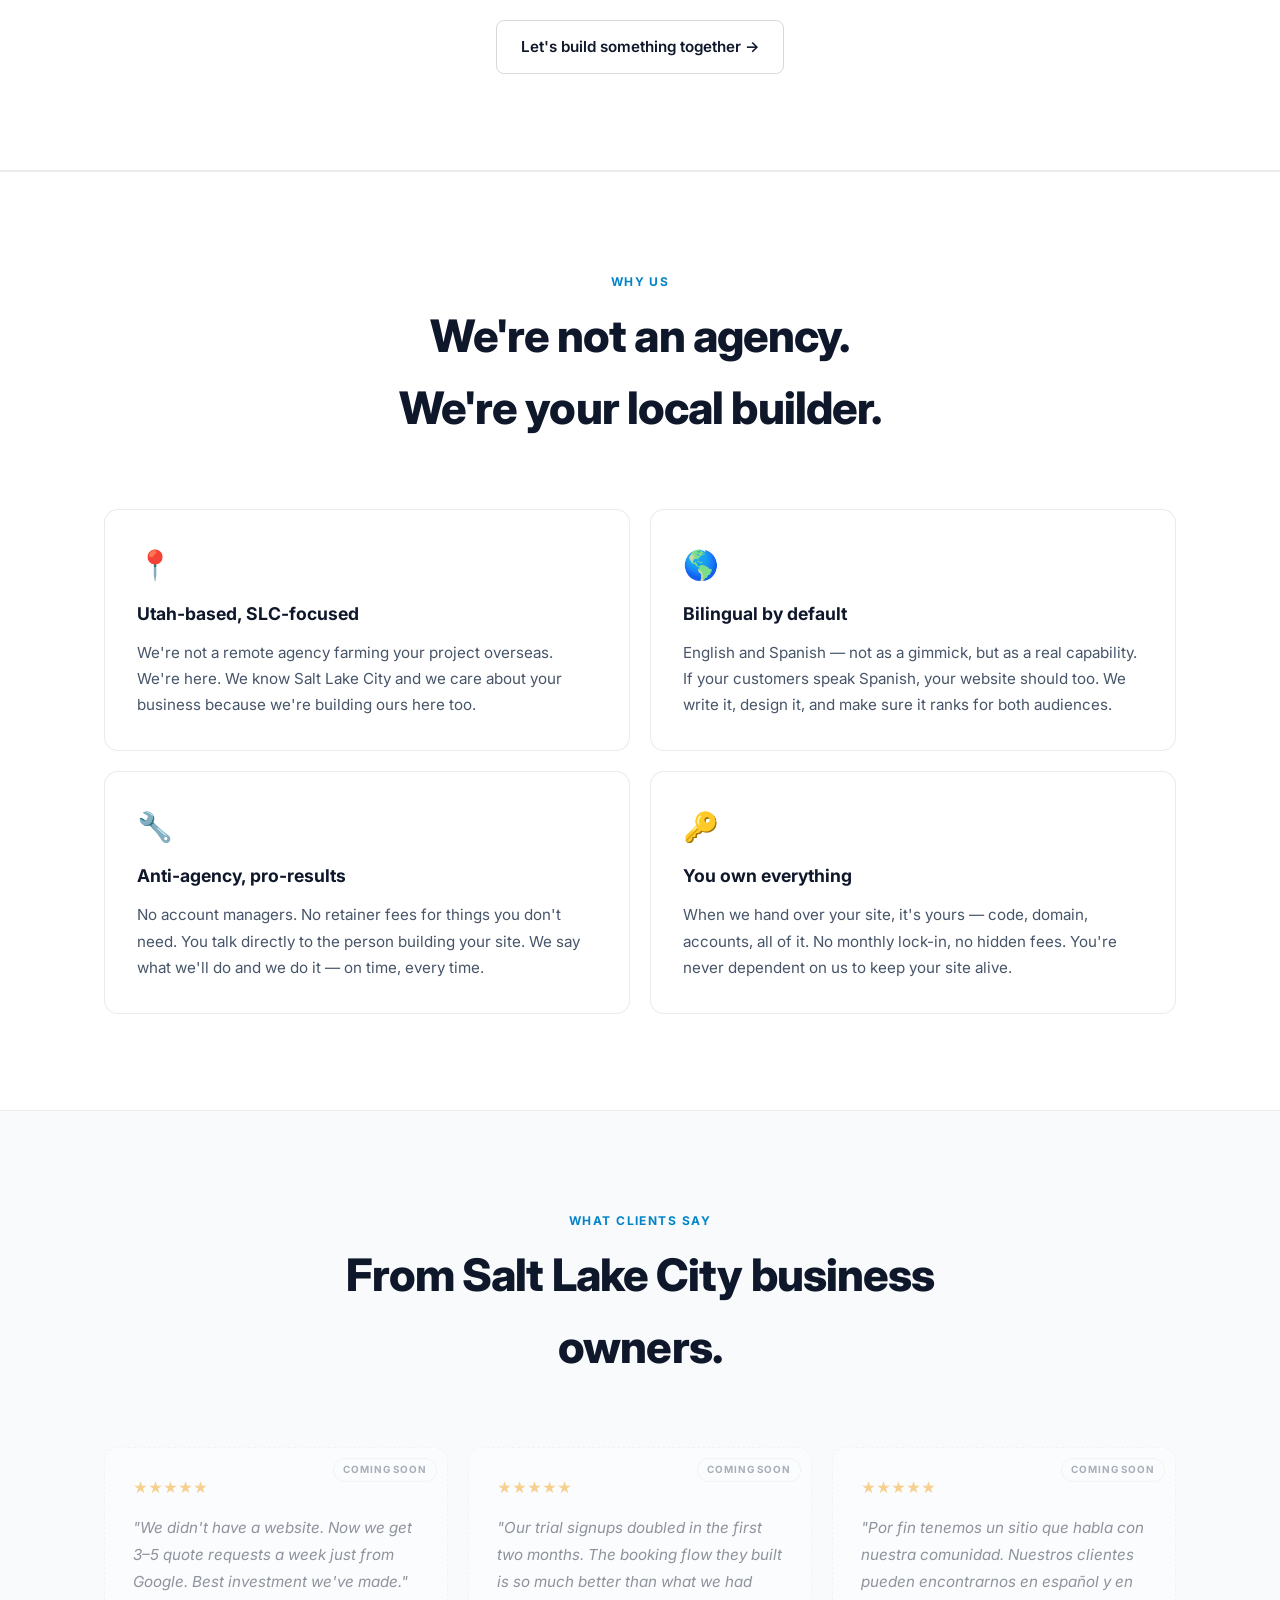
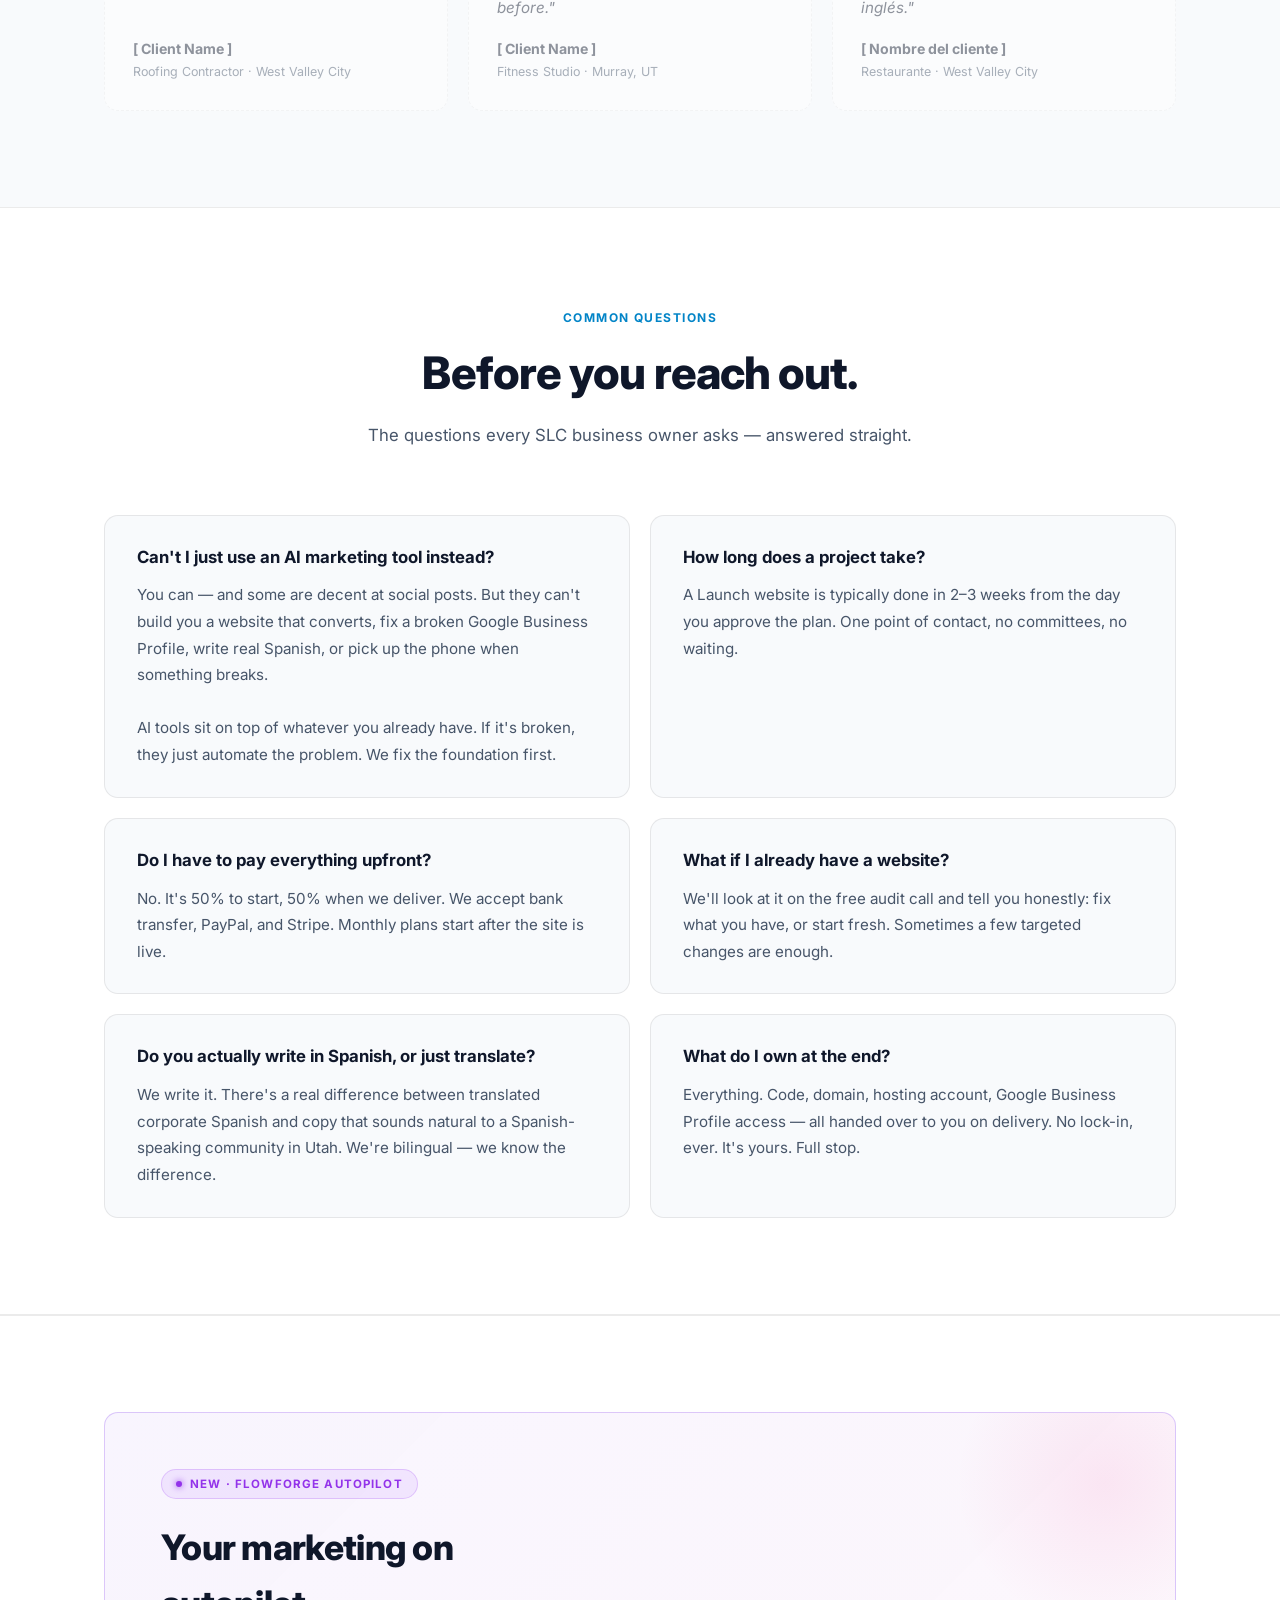
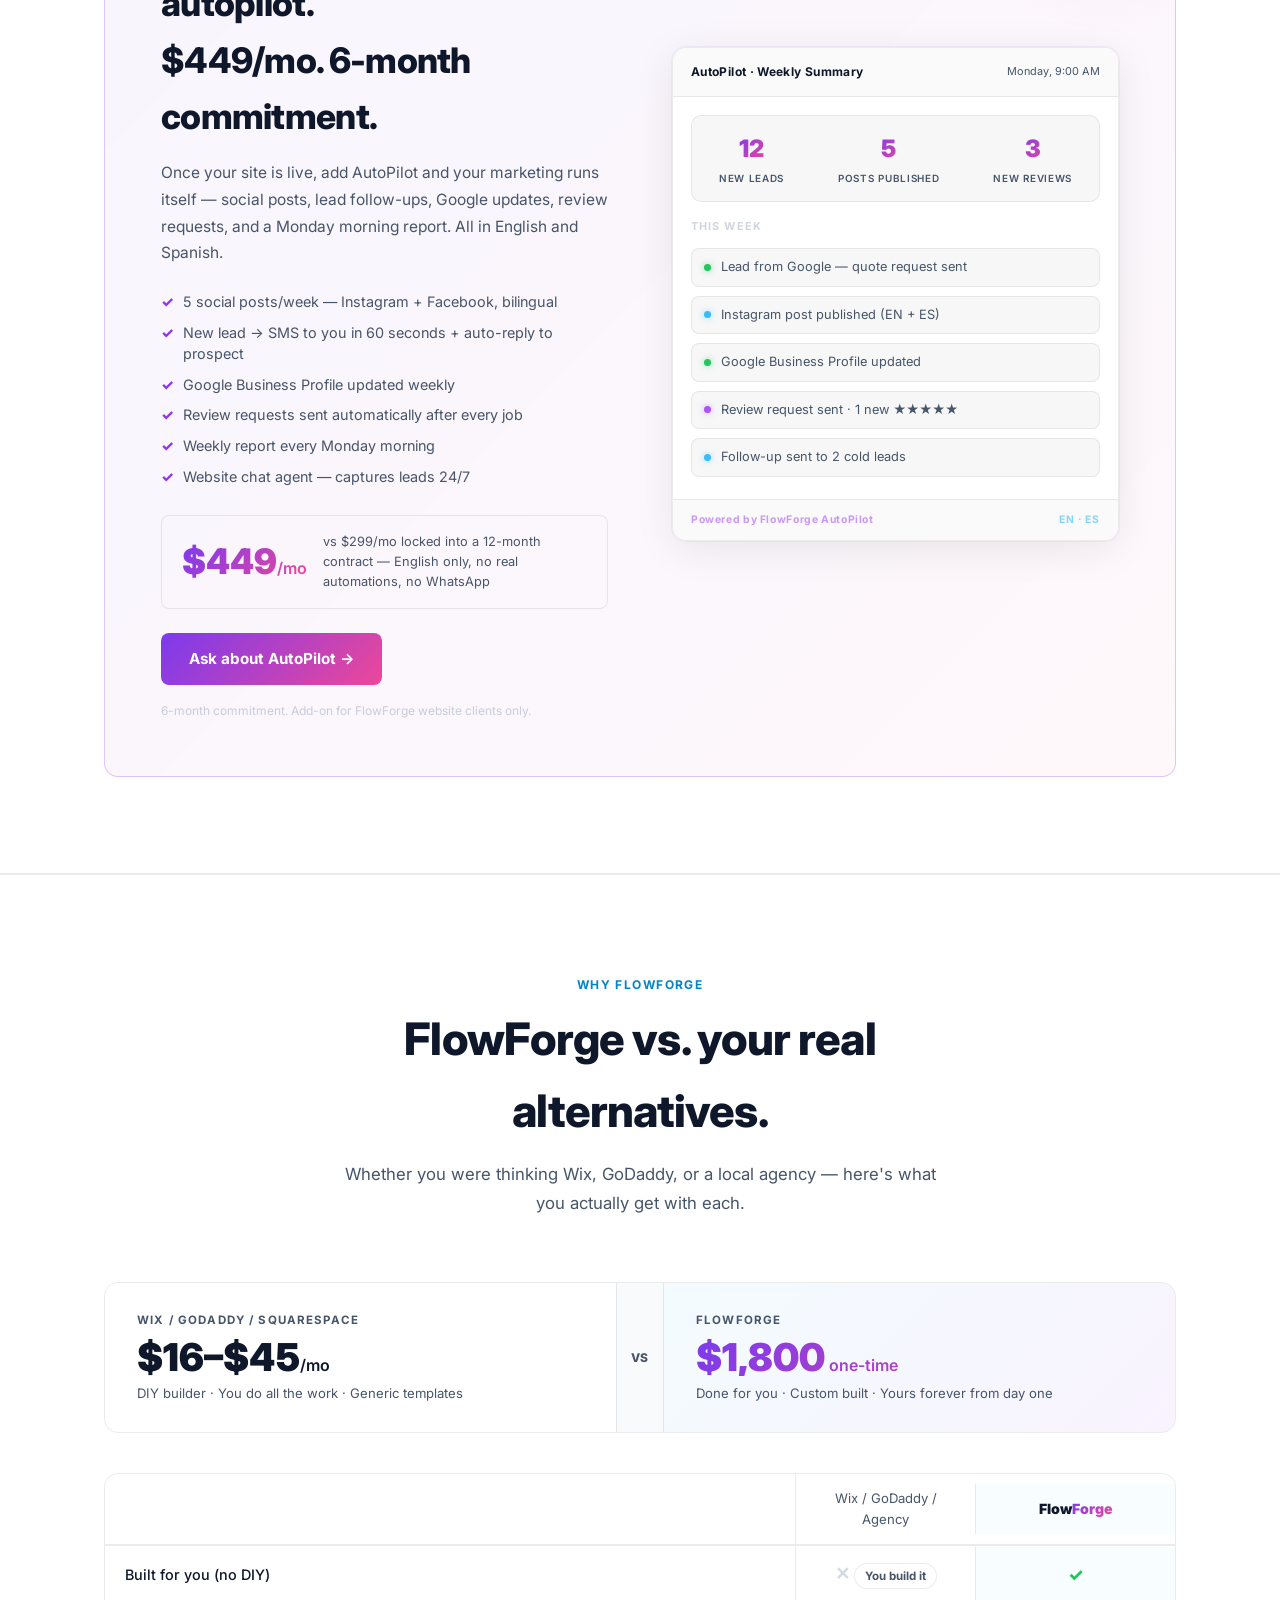
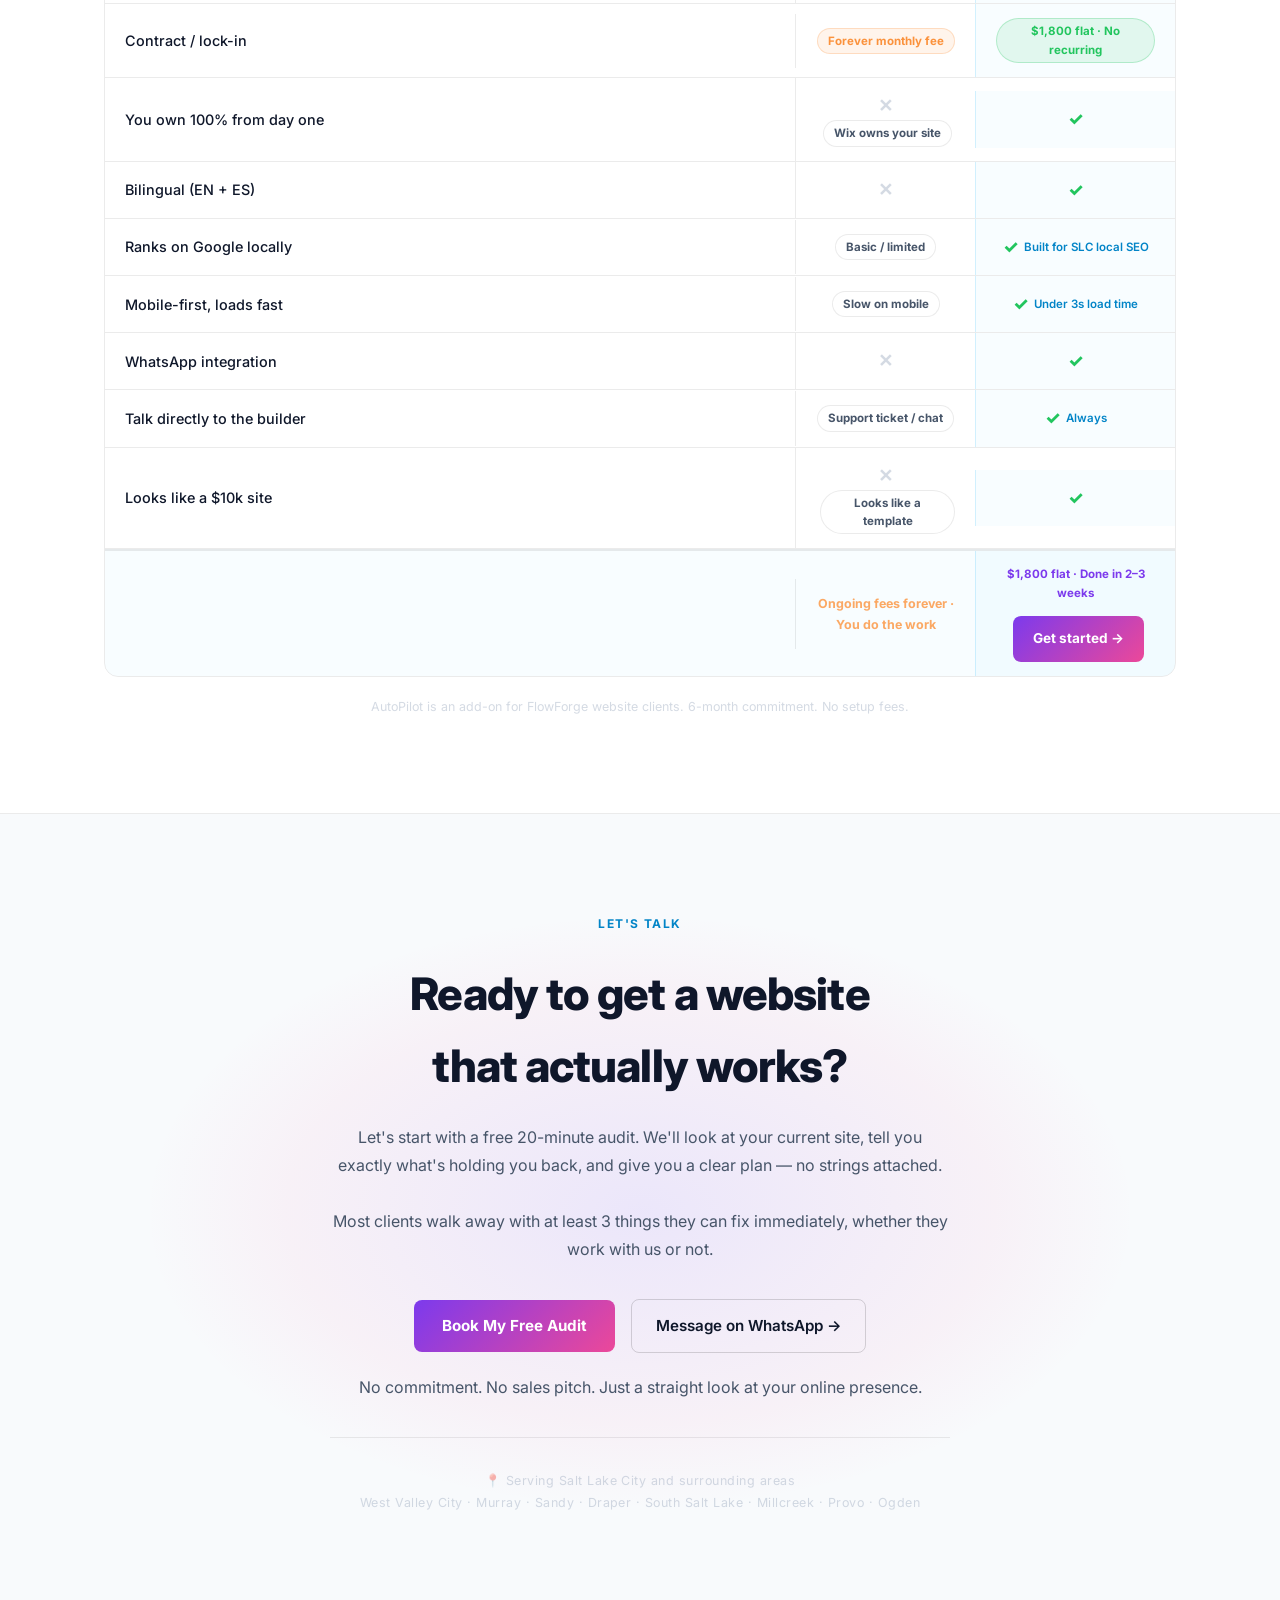
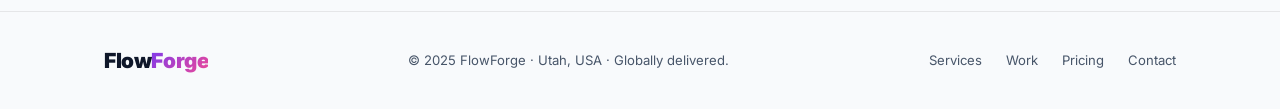
==== commit f0f1e926: "Add Setup & Integration onboarding fee to Automation and AutoPilot pricing cards Automation: + $199 " ====
--- a/slc.html
+++ b/slc.html
@@ -1062,58 +1062,86 @@
     <div class="section-header reveal">
       <span class="label" data-i18n="del.label">Deliverables</span>
       <h2 data-i18n="del.h2">No mystery. Here's exactly what you get.</h2>
-      <p data-i18n="del.p">Most agencies keep it vague so they can upsell you later. We don't do that.</p>
-    </div>
-    <div class="deliverables-grid">
-      <div class="del-block reveal">
+      <p data-i18n="del.p">Three plans. Clear prices. No upsells.</p>
+    </div>
+    <div style="display:grid;grid-template-columns:repeat(3,1fr);gap:24px;max-width:960px;margin:0 auto;" class="deliverables-grid">
+
+      <!-- FlowFrame Launch -->
+      <div class="del-block reveal" style="margin:0;">
         <div style="display:flex;align-items:center;justify-content:space-between;flex-wrap:wrap;gap:8px;margin-bottom:4px;">
-          <h3 style="margin:0;" data-i18n="del.web.h3">🌐 Your Website</h3>
-          <div style="font-size:1.25rem;font-weight:800;background:var(--gradient);-webkit-background-clip:text;-webkit-text-fill-color:transparent;background-clip:text;">$1,800 <span style="font-size:.75rem;font-weight:600;opacity:.7;">one-time</span></div>
+          <h3 style="margin:0;">🔧 FlowFrame Launch</h3>
+          <div style="font-size:1.2rem;font-weight:800;background:var(--gradient);-webkit-background-clip:text;-webkit-text-fill-color:transparent;background-clip:text;">$1,800 <span style="font-size:.72rem;font-weight:600;opacity:.7;">one-time</span></div>
         </div>
-        <p class="del-desc" data-i18n="del.web.desc">A fast, mobile-first site built to convert visitors into customers — not just look pretty.</p>
+        <p class="del-desc">Your site, built and delivered. Fast, mobile-first, and built to convert — not just look good.</p>
         <ul class="del-list">
-          <li data-i18n="del.web.1">Mobile-first design — looks great on any phone</li>
-          <li data-i18n="del.web.2">5–8 pages: Home, Services, About, Contact + niche-specific pages</li>
-          <li data-i18n="del.web.3">Fast load times (under 3 seconds)</li>
-          <li data-i18n="del.web.4">Contact forms and quote request flows built to convert</li>
-          <li data-i18n="del.web.5">Google Maps integration + location pages for local SEO</li>
-          <li data-i18n="del.web.6">Before/after galleries, booking flows, bilingual pages</li>
-          <li data-i18n="del.web.7">Connected to your Google Business Profile</li>
+          <li>5–7 page mobile-first site</li>
+          <li>Local SEO optimized for SLC</li>
+          <li>Google Business Profile connected</li>
+          <li>Contact + conversion forms</li>
+          <li>Done in 2–3 weeks</li>
+          <li>50% upfront · 50% on delivery</li>
         </ul>
         <div class="del-always">
-          <div class="del-always-title" data-i18n="del.always.title">Included in every project</div>
+          <div class="del-always-title">Included in every project</div>
           <ul>
-            <li data-i18n="del.always.1">Full ownership — code, domain, accounts</li>
-            <li data-i18n="del.always.2">30 days of post-launch support</li>
-            <li data-i18n="del.always.3">You can update it yourself (or we handle it)</li>
+            <li>Full ownership — code, domain, accounts</li>
+            <li>30 days of post-launch support</li>
+            <li>Niche-specific extras per page →</li>
           </ul>
         </div>
       </div>
-      <div class="del-block addon reveal reveal-delay-1">
-        <div class="del-tag" data-i18n="del.auto.tag">Optional Add-on</div>
+
+      <!-- FlowFrame Automation -->
+      <div class="del-block addon reveal reveal-delay-1" style="margin:0;">
+        <div class="del-tag">⚡ Subscription</div>
         <div style="display:flex;align-items:center;justify-content:space-between;flex-wrap:wrap;gap:8px;margin-bottom:4px;">
-          <h3 style="margin:0;" data-i18n="del.auto.h3">⚡ Automations</h3>
-          <div style="font-size:1.1rem;font-weight:800;color:var(--purple);">$199<span style="font-size:.7rem;font-weight:600;opacity:.7;">/mo</span> <span style="font-size:.65rem;font-weight:500;opacity:.6;">or $399/mo full</span></div>
+          <h3 style="margin:0;">FlowFrame Automation</h3>
+          <div style="text-align:right;"><div style="font-size:1.2rem;font-weight:800;color:var(--purple);">$249<span style="font-size:.72rem;font-weight:600;opacity:.7;">/mo</span></div><div style="font-size:.68rem;color:var(--muted);">+ $199 Setup & Integration</div></div>
         </div>
-        <p class="del-desc" data-i18n="del.auto.desc">Let the machines handle the follow-up so you can focus on the work.</p>
+        <p class="del-desc">Your leads never go cold. Set it once, runs forever — works on any existing website.</p>
         <ul class="del-list">
-          <li data-i18n="del.auto.1">Lead capture → instant email or SMS to your prospect</li>
-          <li data-i18n="del.auto.2">New inquiry notifications straight to your phone</li>
-          <li data-i18n="del.auto.3">Weekly summary: how many leads came in, where they came from</li>
-          <li data-i18n="del.auto.4">WhatsApp integration (especially valuable for Latino-owned businesses)</li>
-          <li data-i18n="del.auto.5">Booking confirmation + reminder messages</li>
-          <li data-i18n="del.auto.6">Google review request sent automatically after each job</li>
+          <li>Lead SMS within 2 min of form fill</li>
+          <li>3-touch follow-up (SMS + email)</li>
+          <li>Automated review requests</li>
+          <li>WhatsApp follow-up</li>
+          <li>Weekly performance report</li>
+          <li>1 site update/month</li>
         </ul>
         <div class="del-always" style="border-color:rgba(168,85,247,0.2);background:rgba(168,85,247,0.04);">
-          <div class="del-always-title" style="color:var(--purple);" data-i18n="del.works.title">Works with</div>
+          <div class="del-always-title" style="color:var(--purple);">Works on any site</div>
           <ul>
-            <li data-i18n="del.works.1">Your existing email and phone</li>
-            <li data-i18n="del.works.2">WhatsApp, Gmail, or any inbox you use</li>
-            <li data-i18n="del.works.3">No new software to learn</li>
+            <li>Your existing website</li>
+            <li>Wix, Squarespace, WordPress</li>
+            <li>6-month minimum · Same price</li>
           </ul>
         </div>
       </div>
-    </div>
+
+      <!-- FlowFrame AutoPilot -->
+      <div class="del-block addon reveal reveal-delay-2" style="margin:0;border-color:rgba(236,72,153,0.35);position:relative;">
+        <div style="position:absolute;top:-12px;left:24px;background:linear-gradient(135deg,#7c3aed,#ec4899);color:#fff;font-size:.65rem;font-weight:800;letter-spacing:.08em;padding:3px 12px;border-radius:100px;white-space:nowrap;">⭐ MOST POPULAR</div>
+        <div class="del-tag" style="background:linear-gradient(135deg,rgba(124,58,237,0.15),rgba(236,72,153,0.1));border-color:rgba(236,72,153,0.3);color:var(--text);">🚀 Pro Subscription</div>
+        <div style="display:flex;align-items:center;justify-content:space-between;flex-wrap:wrap;gap:8px;margin-bottom:4px;">
+          <h3 style="margin:0;">FlowFrame AutoPilot</h3>
+          <div style="text-align:right;"><div style="font-size:1.2rem;font-weight:800;background:var(--gradient);-webkit-background-clip:text;-webkit-text-fill-color:transparent;background-clip:text;">$449<span style="font-size:.72rem;font-weight:600;opacity:.7;">/mo</span></div><div style="font-size:.68rem;color:var(--muted);">+ $299 Setup & Integration</div></div>
+        </div>
+        <p class="del-desc">Your marketing runs itself — social, SEO, AI chat, and more. On any existing website.</p>
+        <ul class="del-list">
+          <li>Everything in Automation</li>
+          <li>5 social posts/week (IG + FB)</li>
+          <li>Google Business Profile updates</li>
+          <li>AI chat widget on your site</li>
+          <li>Missed call text-back</li>
+          <li>Unlimited site updates</li>
+          <li>Monthly strategy call</li>
+          <li>SEO progress report</li>
+          <li>Priority support</li>
+        </ul>
+      </div>
+
+    </div>
+    <!-- Bottom note -->
+    <p class="reveal" style="text-align:center;font-size:.88rem;color:var(--muted);margin-top:36px;">Pick a niche below to see what's included for your specific business. All prices are the same.</p>
   </div>
 </section>
 
@@ -1279,8 +1307,8 @@
           <li data-i18n="ap.f6">Website chat agent — captures leads 24/7</li>
         </ul>
         <div class="autopilot-price-row">
-          <div class="autopilot-price">$259<span>/mo</span></div>
-          <div class="autopilot-vs" data-i18n="ap.vs">vs $299/mo locked into a 12-month contract — English only, no real automations, no WhatsApp</div>
+          <div class="autopilot-price">$449<span>/mo</span></div>
+          <div class="autopilot-vs" data-i18n="ap.vs">vs $1,200/mo locked into a 12-month contract — English only, no real automations, no WhatsApp</div>
         </div>
         <div class="autopilot-cta-row">
           <a href="#contact" class="btn-primary" data-i18n="ap.cta">Ask about AutoPilot →</a>
@@ -1577,7 +1605,7 @@
     'faq.4.q':'What if I already have a website?','faq.4.a':'We\'ll look at it on the free audit call and tell you honestly: fix what you have, or start fresh. Sometimes a few targeted changes are enough.',
     'faq.5.q':'Do you actually write in Spanish, or just translate?','faq.5.a':'We write it. There\'s a real difference between translated corporate Spanish and copy that sounds natural to a Spanish-speaking community in Utah. We\'re bilingual — we know the difference.',
     'faq.6.q':'What do I own at the end?','faq.6.a':'Everything. Code, domain, hosting account, Google Business Profile access — all handed over to you on delivery. No lock-in, ever. It\'s yours. Full stop.',
-    'ap.badge':'New · FlowForge AutoPilot','ap.h2':'Your marketing on autopilot.<br>$259/mo. 6-month commitment.',
+    'ap.badge':'New · FlowForge AutoPilot','ap.h2':'Your marketing on autopilot.<br>$449/mo. 6-month commitment.',
     'ap.p':'Once your site is live, add AutoPilot and your marketing runs itself — social posts, lead follow-ups, Google updates, review requests, and a Monday morning report. All in English and Spanish.',
     'ap.f1':'5 social posts/week — Instagram + Facebook, bilingual','ap.f2':'New lead → SMS to you in 60 seconds + auto-reply to prospect',
     'ap.f3':'Google Business Profile updated weekly','ap.f4':'Review requests sent automatically after every job',
@@ -1596,14 +1624,14 @@
     'cta.cities':'📍 Serving Salt Lake City and surrounding areas<br>West Valley City · Murray · Sandy · Draper · South Salt Lake · Millcreek · Provo · Ogden',
     'footer.copy':'© 2025 FlowForge · Utah, USA · Globally delivered.','footer.services':'Services','footer.work':'Work','footer.pricing':'Pricing','footer.contact':'Contact',
     'cmp.label':'Why FlowForge AutoPilot',
-    'cmp.h2':'$259/mo vs. the typical<br>Utah web agency.',
-    'cmp.p':'Most agencies lock you into 12-month contracts and charge $299/mo for a package that doesn\'t speak Spanish and doesn\'t do real automations. Here\'s the difference.',
-    'cmp.them.label':'Typical Utah Agency','cmp.cost.them':'$299','cmp.mo':'/mo',
+    'cmp.h2':'$449/mo vs. the typical<br>Utah marketing agency.',
+    'cmp.p':'Most agencies lock you into 12-month contracts and charge $1,200+/mo for a package that doesn\'t speak Spanish and doesn\'t do real automations. Here\'s the difference.',
+    'cmp.them.label':'Typical Utah Agency','cmp.cost.them':'$1,200','cmp.mo':'/mo',
     'cmp.them.note':'12-month contract · English only · No real automations',
-    'cmp.us.label':'FlowForge AutoPilot','cmp.cost.us':'$259','cmp.mo2':'/mo',
+    'cmp.us.label':'FlowForge AutoPilot','cmp.cost.us':'$449','cmp.mo2':'/mo',
     'cmp.us.note':'6-month commitment · English + Spanish · Real lead automations',
     'cmp.col.them':'Typical Agency','cmp.col.ap':'AutoPilot',
-    'cmp.r1.feat':'Monthly price','cmp.r1.them':'$299/mo','cmp.r1.us':'$259/mo',
+    'cmp.r1.feat':'Monthly price','cmp.r1.them':'$1,200/mo','cmp.r1.us':'$449/mo',
     'cmp.r2.feat':'Contract length','cmp.r2.them':'12 months minimum','cmp.r2.us':'6 months only',
     'cmp.r3.feat':'Bilingual (EN + ES)',
     'cmp.r4.feat':'New lead SMS in 60 seconds',
@@ -1614,8 +1642,8 @@
     'cmp.r9.feat':'Weekly lead report','cmp.r9.them':'Monthly only','cmp.r9.us':'Every Monday morning',
     'cmp.r10.feat':'You own the website','cmp.r10.them':'After 12 months','cmp.r10.us':'From day one',
     'cmp.r11.feat':'Talk directly to the builder','cmp.r11.them':'Account manager','cmp.r11.us':'Always',
-    'cmp.total.them':'$3,588 minimum · 12 months',
-    'cmp.total.us':'$1,554 · 6 months',
+    'cmp.total.them':'$14,400 minimum · 12 months',
+    'cmp.total.us':'$2,694 · 6 months',
     'cmp.cta':'Get started →',
     'cmp.footnote':'AutoPilot is an add-on for FlowForge website clients. 6-month commitment. No setup fees.',
   },
@@ -1723,7 +1751,7 @@
     'faq.4.q':'¿Qué pasa si ya tengo un sitio web?','faq.4.a':'Lo revisaremos en la llamada de auditoría y te diremos honestamente: arregla lo que tienes, o empieza de nuevo. A veces algunos cambios específicos son suficientes.',
     'faq.5.q':'¿Realmente escriben en español o solo traducen?','faq.5.a':'Lo escribimos. Hay una diferencia real entre el español corporativo traducido y el texto que suena natural para la comunidad hispanohablante en Utah. Somos bilingües — lo sabemos.',
     'faq.6.q':'¿Qué soy dueño al final?','faq.6.a':'Todo. Código, dominio, cuenta de hosting, acceso al Perfil de Google Business — todo te lo entregamos al finalizar. Sin bloqueo, sin tarifas. Es tuyo. Punto.',
-    'ap.badge':'Nuevo · FlowForge AutoPilot','ap.h2':'Tu marketing en piloto automático.<br>$259/mes. Compromiso de 6 meses.',
+    'ap.badge':'Nuevo · FlowForge AutoPilot','ap.h2':'Tu marketing en piloto automático.<br>$449/mes. Compromiso de 6 meses.',
     'ap.p':'Una vez que tu sitio esté en vivo, agrega AutoPilot y tu marketing se maneja solo — publicaciones, seguimiento de leads, actualizaciones de Google, solicitudes de reseñas y un reporte cada lunes. Todo en inglés y español.',
     'ap.f1':'5 publicaciones/semana — Instagram + Facebook, bilingüe','ap.f2':'Nuevo lead → SMS a ti en 60 segundos + respuesta automática al prospecto',
     'ap.f3':'Perfil de Google Business actualizado semanalmente','ap.f4':'Solicitudes de reseña enviadas automáticamente después de cada trabajo',
@@ -1742,14 +1770,14 @@
     'cta.cities':'📍 Sirviendo Salt Lake City y áreas circundantes<br>West Valley City · Murray · Sandy · Draper · South Salt Lake · Millcreek · Provo · Ogden',
     'footer.copy':'© 2025 FlowForge · Utah, USA · Entregado globalmente.','footer.services':'Servicios','footer.work':'Trabajo','footer.pricing':'Precios','footer.contact':'Contacto',
     'cmp.label':'Por qué FlowForge AutoPilot',
-    'cmp.h2':'$259/mes vs. la agencia web<br>típica de Utah.',
-    'cmp.p':'La mayoría de las agencias te encierran en contratos de 12 meses y cobran $299/mes por un paquete que no habla español y no hace automatizaciones reales. Aquí está la diferencia.',
-    'cmp.them.label':'Agencia Típica de Utah','cmp.cost.them':'$299','cmp.mo':'/mes',
+    'cmp.h2':'$449/mes vs. la agencia web<br>típica de Utah.',
+    'cmp.p':'La mayoría de las agencias te encierran en contratos de 12 meses y cobran $1,200/mes por un paquete que no habla español y no hace automatizaciones reales. Aquí está la diferencia.',
+    'cmp.them.label':'Agencia Típica de Utah','cmp.cost.them':'$1,200','cmp.mo':'/mes',
     'cmp.them.note':'Contrato de 12 meses · Solo inglés · Sin automatizaciones reales',
-    'cmp.us.label':'FlowForge AutoPilot','cmp.cost.us':'$259','cmp.mo2':'/mes',
+    'cmp.us.label':'FlowForge AutoPilot','cmp.cost.us':'$449','cmp.mo2':'/mes',
     'cmp.us.note':'Compromiso de 6 meses · Inglés + Español · Automatizaciones reales',
     'cmp.col.them':'Agencia Típica','cmp.col.ap':'AutoPilot',
-    'cmp.r1.feat':'Precio mensual','cmp.r1.them':'$299/mes','cmp.r1.us':'$259/mes',
+    'cmp.r1.feat':'Precio mensual','cmp.r1.them':'$1,200/mes','cmp.r1.us':'$449/mes',
     'cmp.r2.feat':'Duración del contrato','cmp.r2.them':'12 meses mínimo','cmp.r2.us':'Solo 6 meses',
     'cmp.r3.feat':'Bilingüe (EN + ES)',
     'cmp.r4.feat':'SMS de nuevo lead en 60 segundos',
@@ -1760,8 +1788,8 @@
     'cmp.r9.feat':'Reporte semanal de leads','cmp.r9.them':'Solo mensual','cmp.r9.us':'Cada lunes por la mañana',
     'cmp.r10.feat':'Tú eres dueño del sitio','cmp.r10.them':'Después de 12 meses','cmp.r10.us':'Desde el primer día',
     'cmp.r11.feat':'Hablas directamente con el constructor','cmp.r11.them':'Gestor de cuenta','cmp.r11.us':'Siempre',
-    'cmp.total.them':'$3,588 mínimo · 12 meses',
-    'cmp.total.us':'$1,554 · 6 meses',
+    'cmp.total.them':'$14,400 mínimo · 12 meses',
+    'cmp.total.us':'$2,694 · 6 meses',
     'cmp.cta':'Comenzar →',
     'cmp.footnote':'AutoPilot es un complemento para clientes con sitio web de FlowForge. Compromiso de 6 meses. Sin tarifas de configuración.',
   }
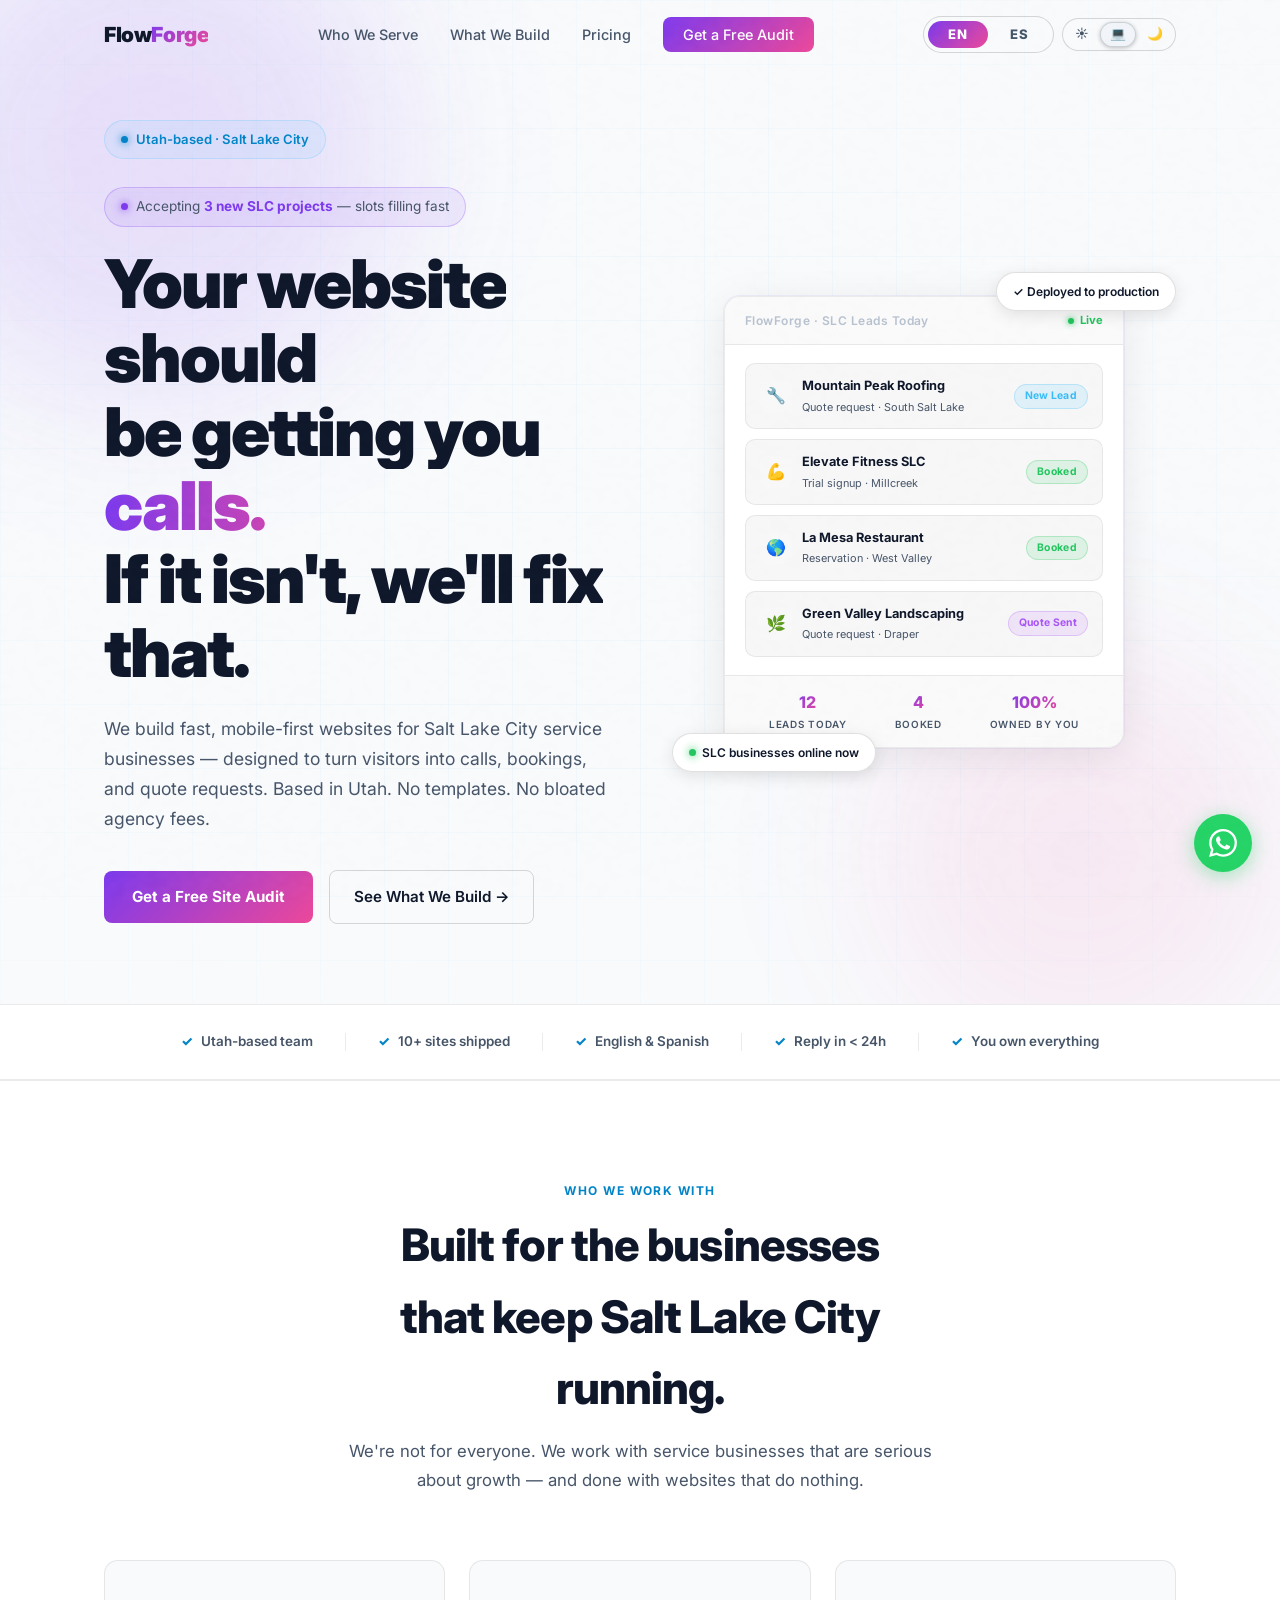
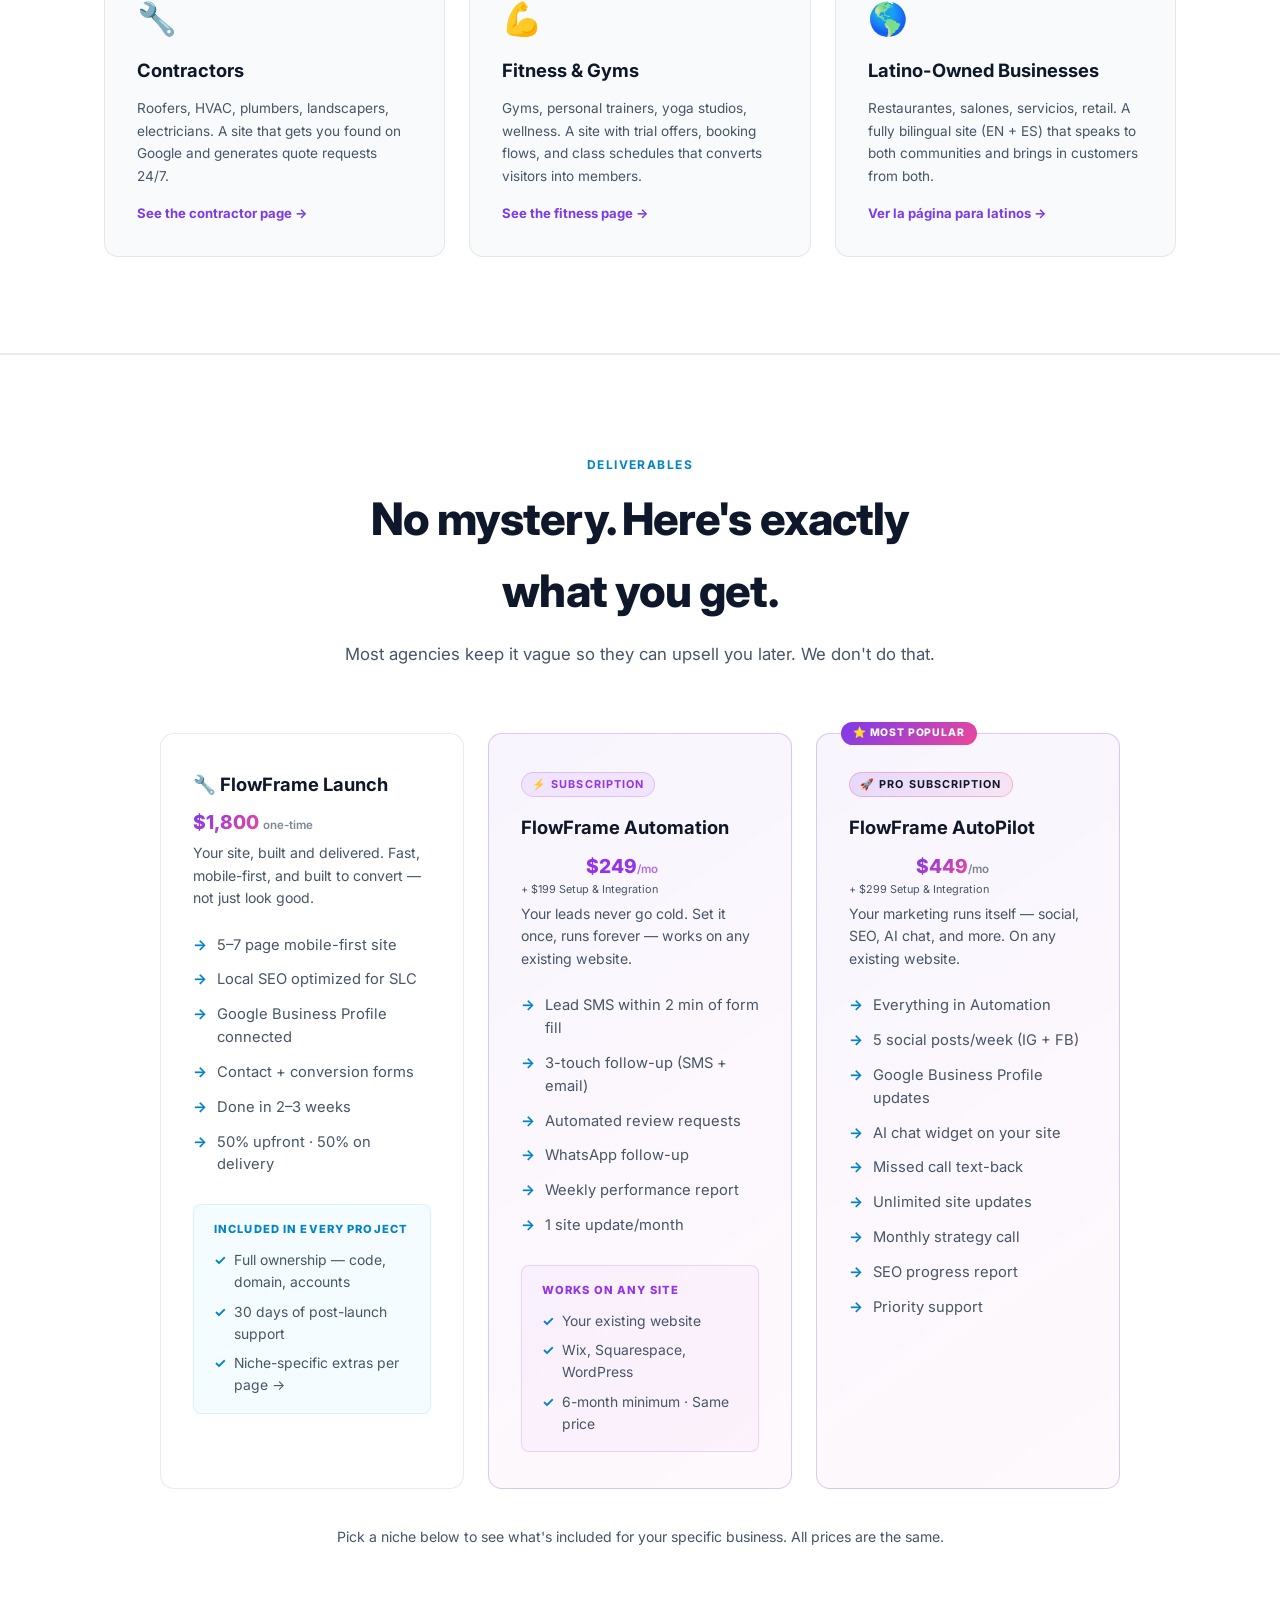
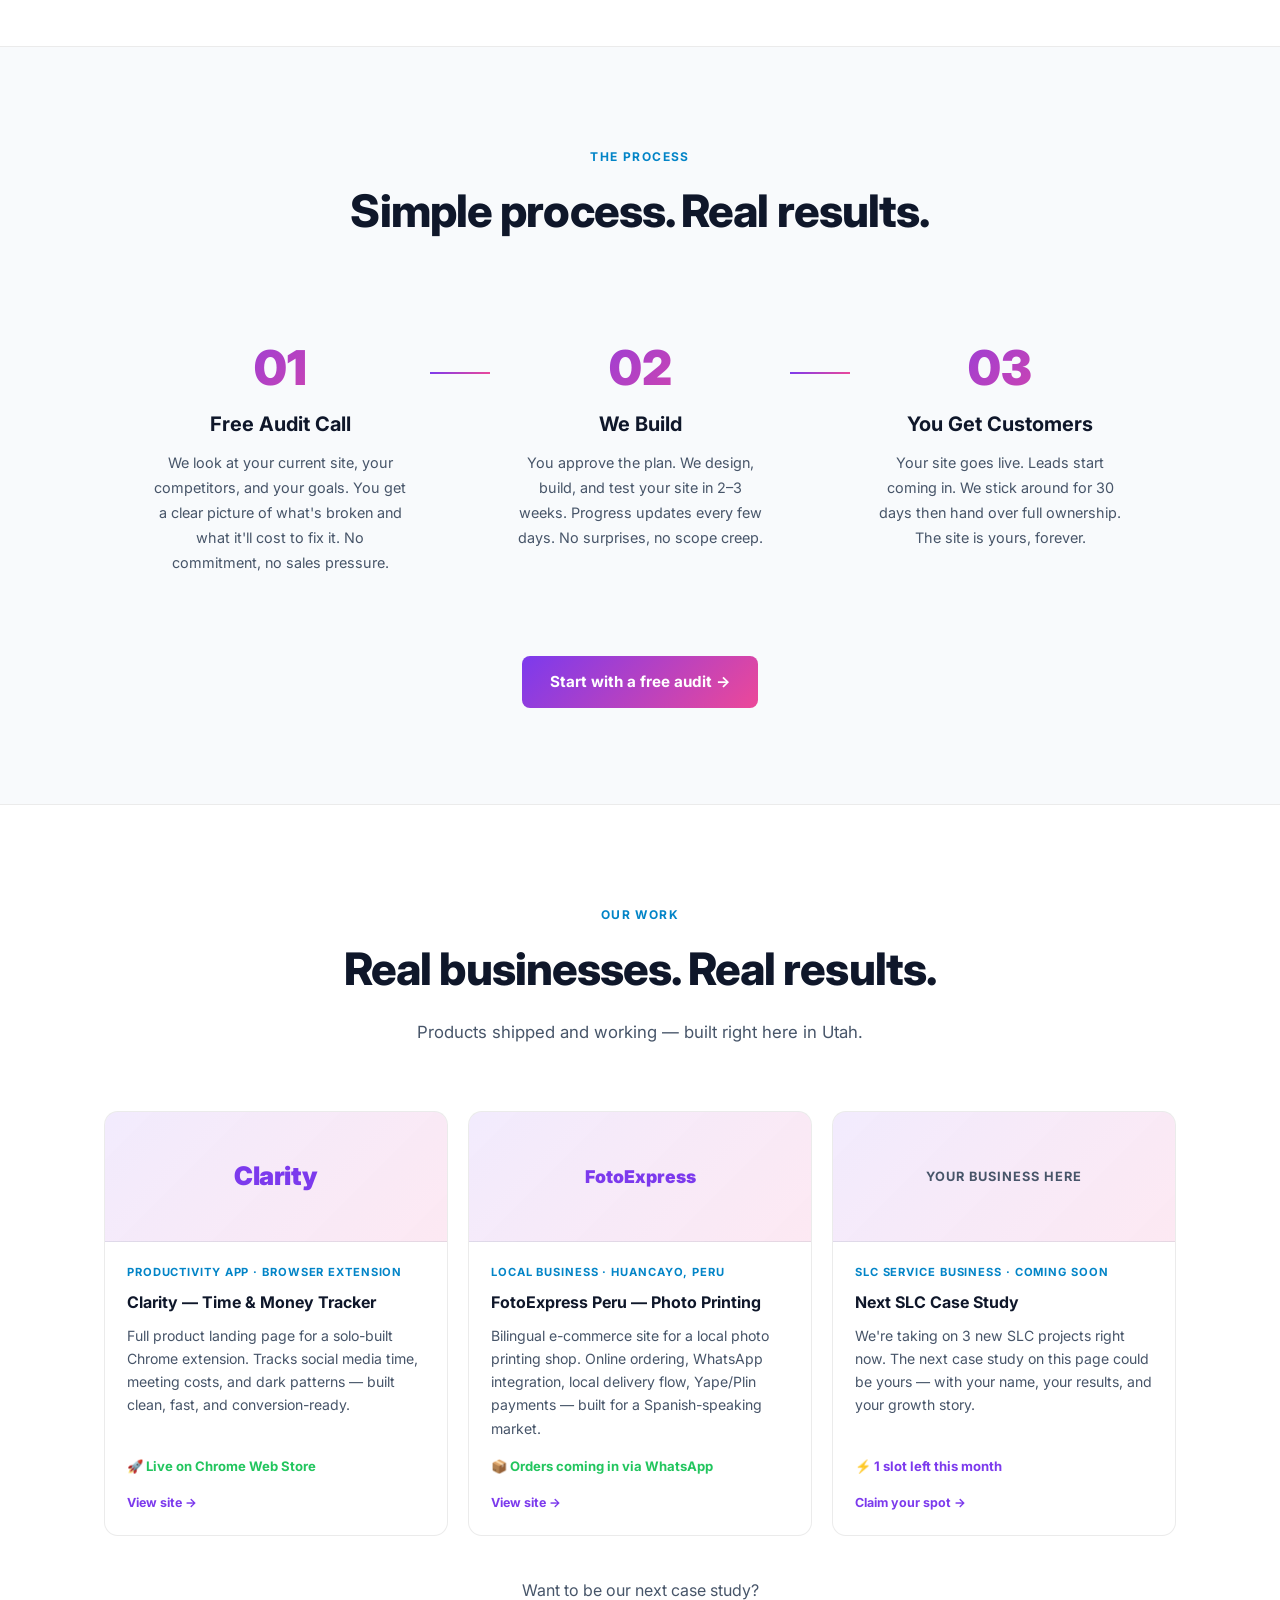
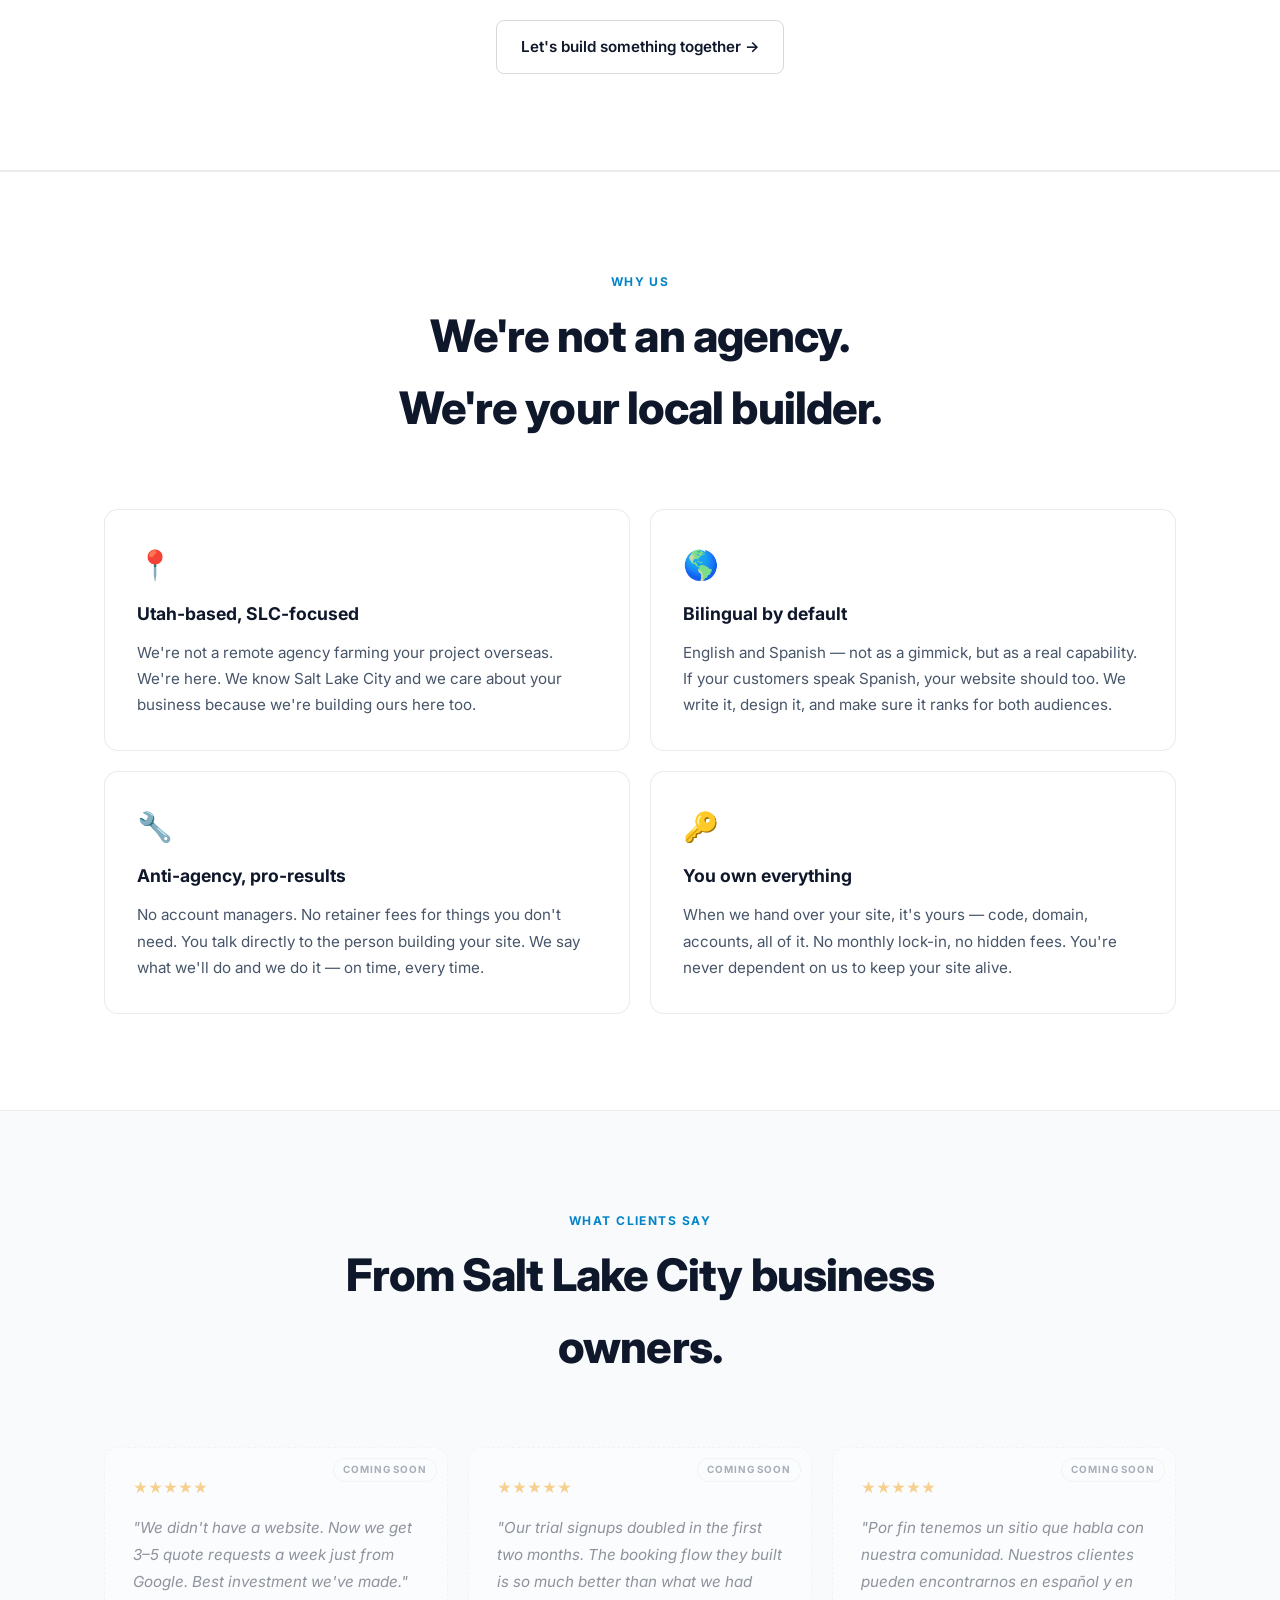
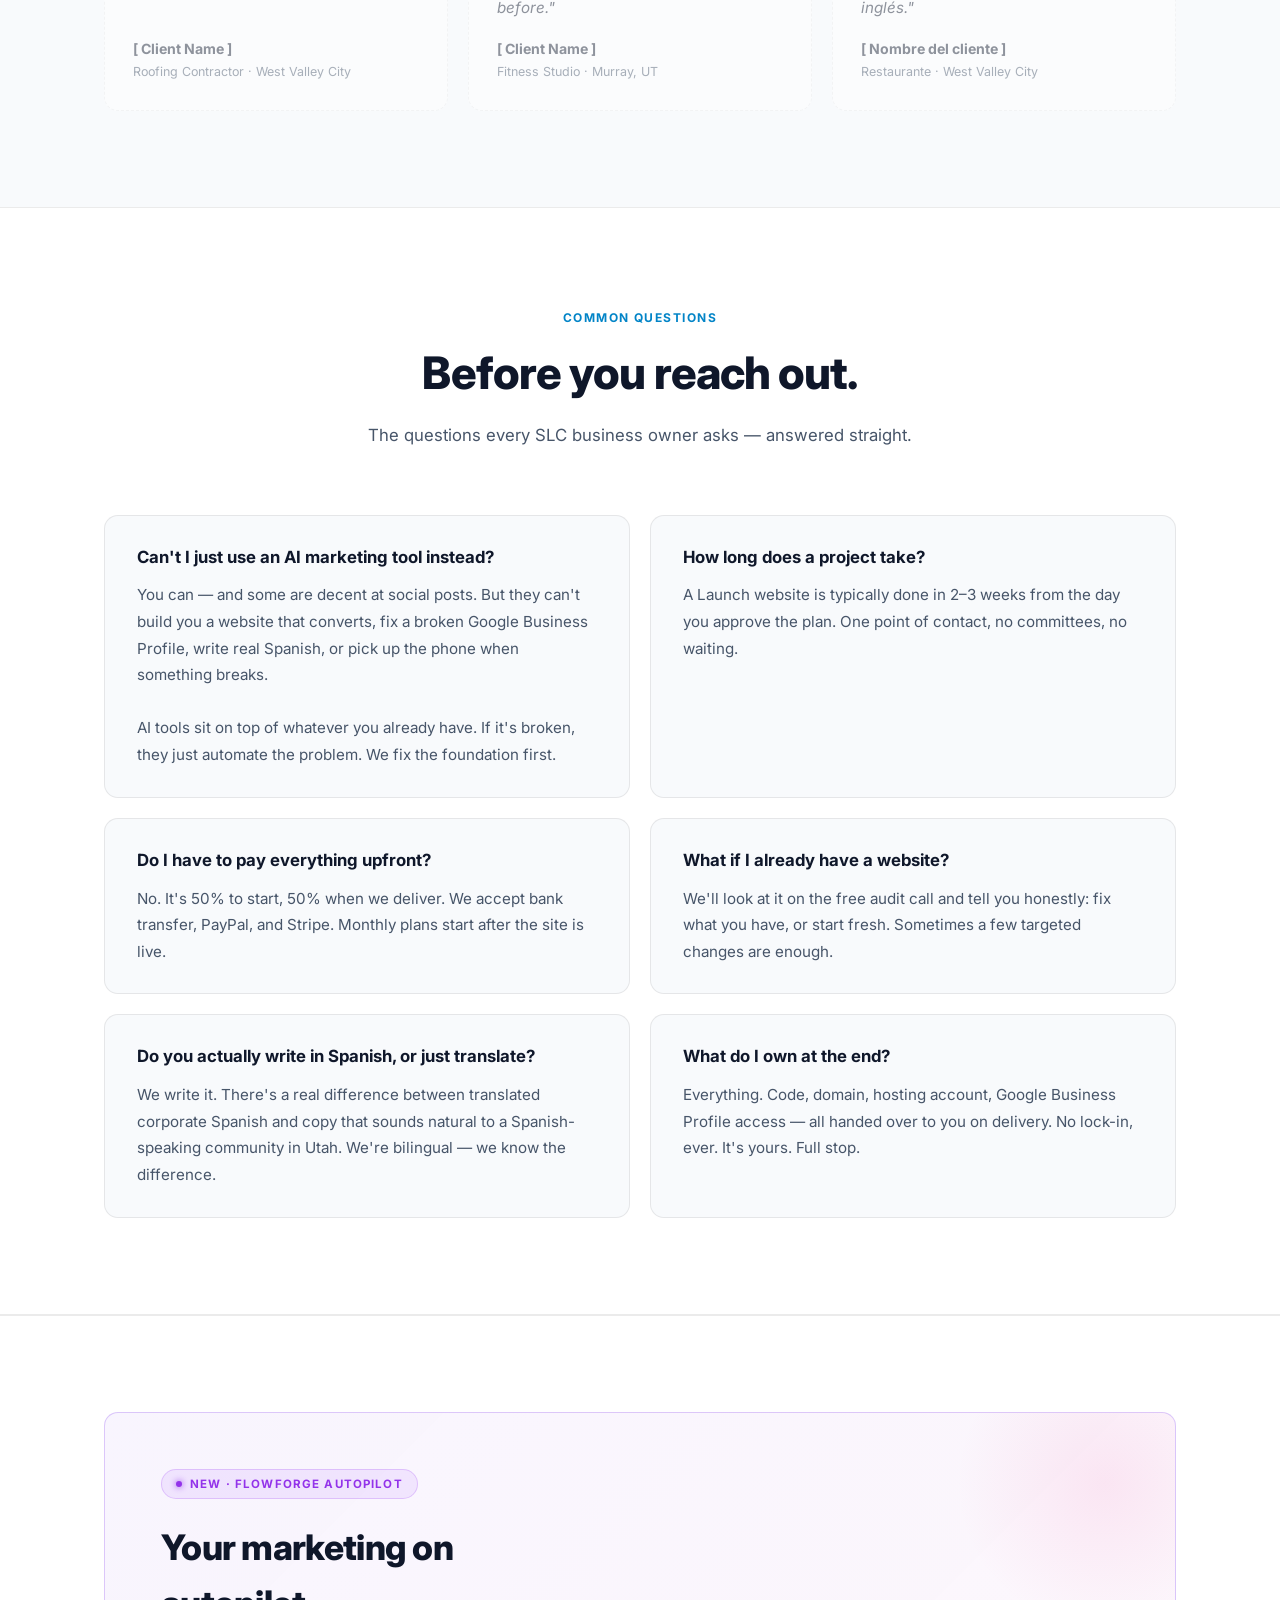
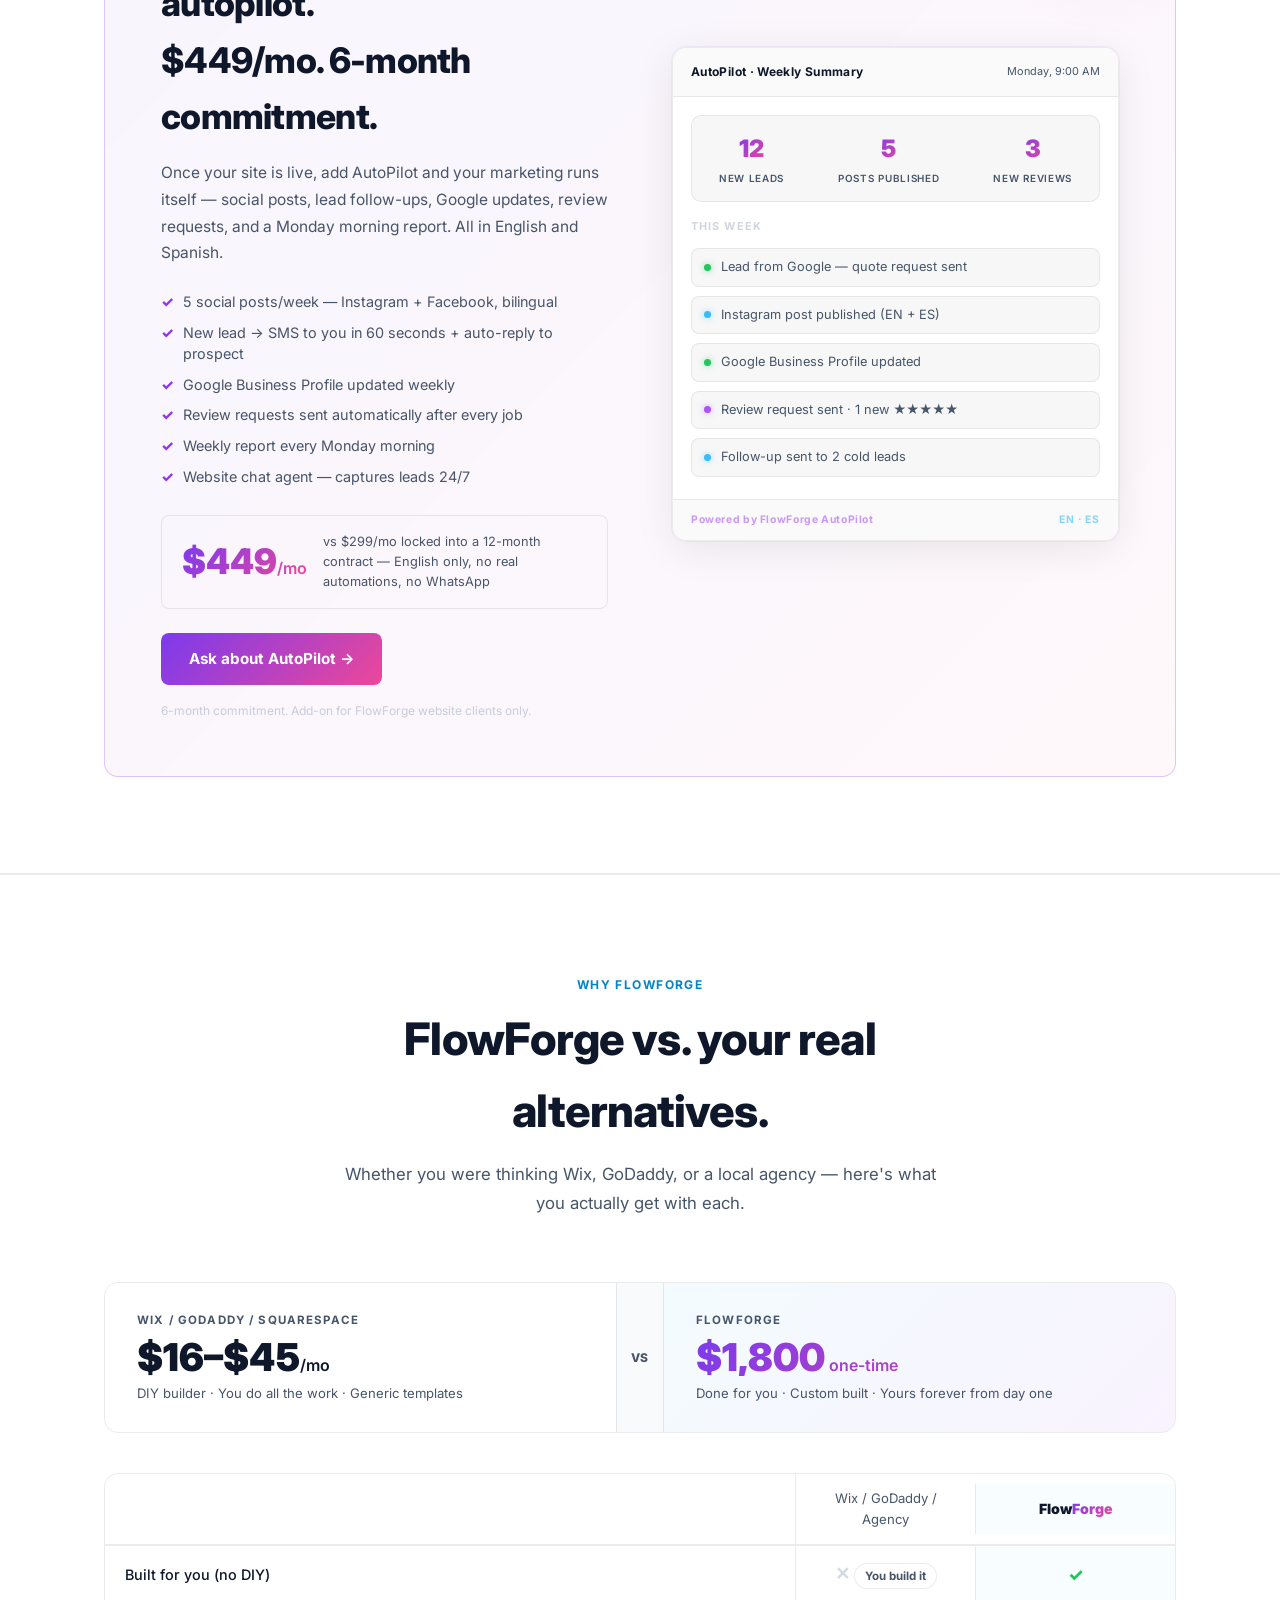
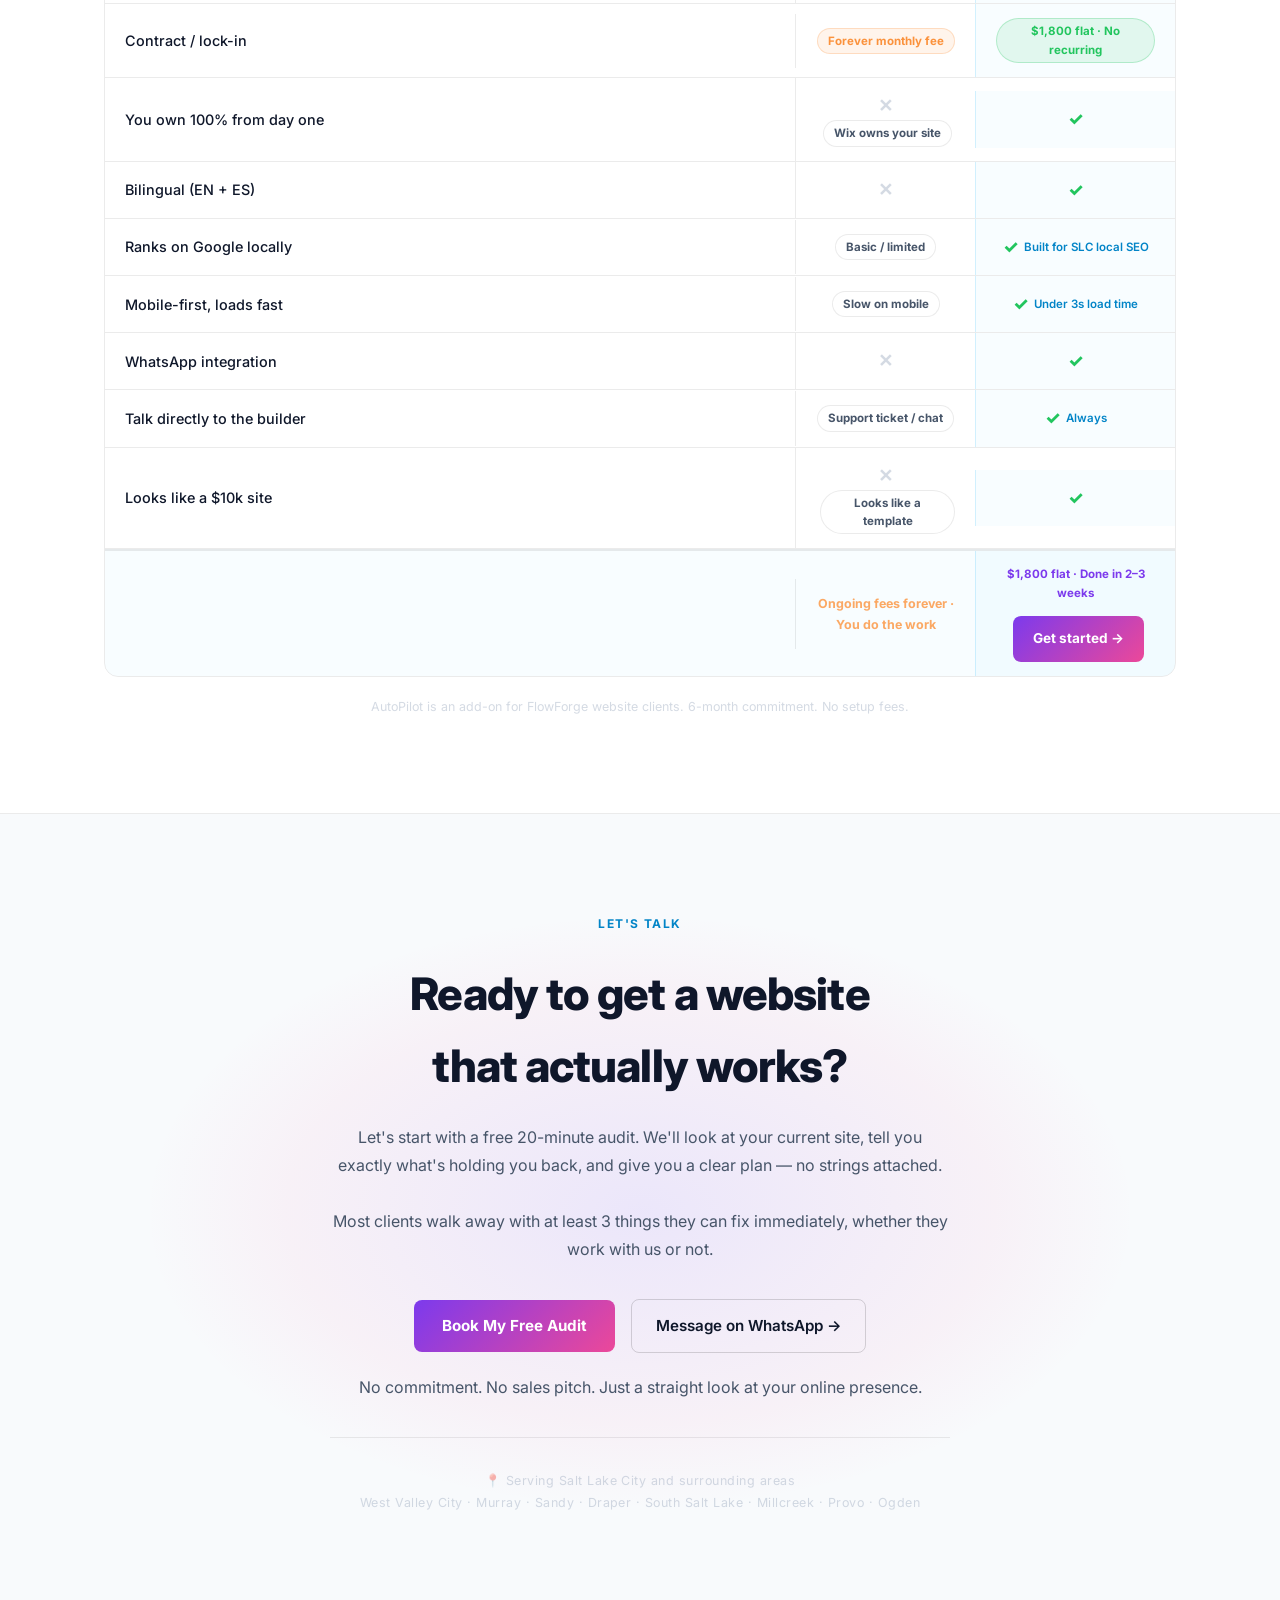
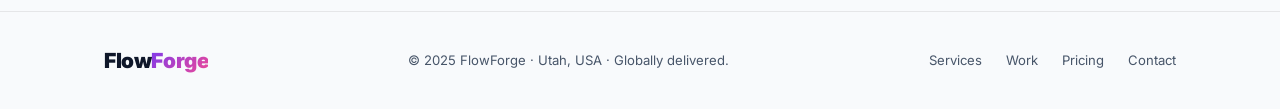
==== commit 82f1eb67: "Fix gradient clip bleeding into /mo and one-time labels in deliverables Gradient clip was making chi" ====
--- a/slc.html
+++ b/slc.html
@@ -1070,7 +1070,7 @@
       <div class="del-block reveal" style="margin:0;">
         <div style="display:flex;align-items:center;justify-content:space-between;flex-wrap:wrap;gap:8px;margin-bottom:4px;">
           <h3 style="margin:0;">🔧 FlowFrame Launch</h3>
-          <div style="font-size:1.2rem;font-weight:800;background:var(--gradient);-webkit-background-clip:text;-webkit-text-fill-color:transparent;background-clip:text;">$1,800 <span style="font-size:.72rem;font-weight:600;opacity:.7;">one-time</span></div>
+          <div style="font-size:1.2rem;font-weight:800;"><span style="background:var(--gradient);-webkit-background-clip:text;-webkit-text-fill-color:transparent;background-clip:text;">$1,800</span> <span style="font-size:.72rem;font-weight:600;opacity:.7;color:var(--muted);">one-time</span></div>
         </div>
         <p class="del-desc">Your site, built and delivered. Fast, mobile-first, and built to convert — not just look good.</p>
         <ul class="del-list">
@@ -1123,7 +1123,7 @@
         <div class="del-tag" style="background:linear-gradient(135deg,rgba(124,58,237,0.15),rgba(236,72,153,0.1));border-color:rgba(236,72,153,0.3);color:var(--text);">🚀 Pro Subscription</div>
         <div style="display:flex;align-items:center;justify-content:space-between;flex-wrap:wrap;gap:8px;margin-bottom:4px;">
           <h3 style="margin:0;">FlowFrame AutoPilot</h3>
-          <div style="text-align:right;"><div style="font-size:1.2rem;font-weight:800;background:var(--gradient);-webkit-background-clip:text;-webkit-text-fill-color:transparent;background-clip:text;">$449<span style="font-size:.72rem;font-weight:600;opacity:.7;">/mo</span></div><div style="font-size:.68rem;color:var(--muted);">+ $299 Setup & Integration</div></div>
+          <div style="text-align:right;"><div style="font-size:1.2rem;font-weight:800;"><span style="background:var(--gradient);-webkit-background-clip:text;-webkit-text-fill-color:transparent;background-clip:text;">$449</span><span style="font-size:.72rem;font-weight:600;opacity:.7;color:var(--muted);">/mo</span></div><div style="font-size:.68rem;color:var(--muted);">+ $299 Setup &amp; Integration</div></div>
         </div>
         <p class="del-desc">Your marketing runs itself — social, SEO, AI chat, and more. On any existing website.</p>
         <ul class="del-list">
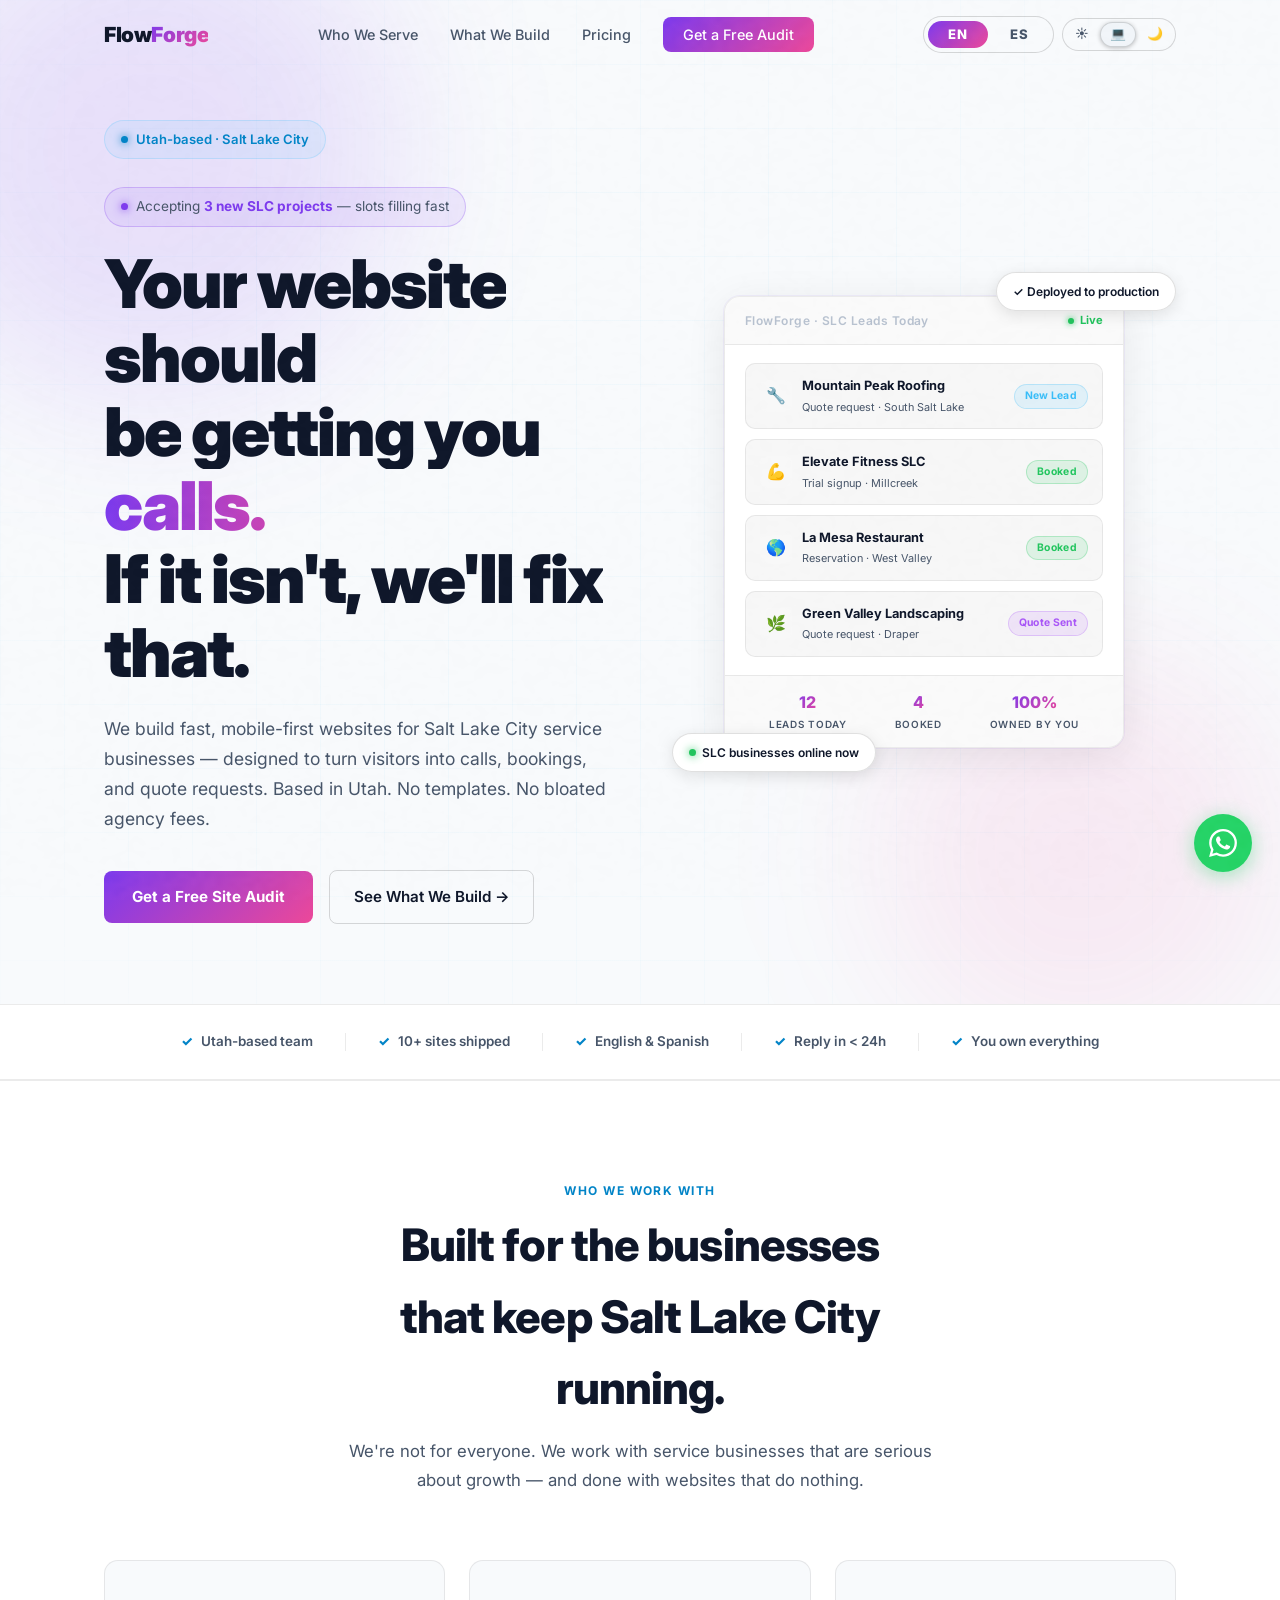
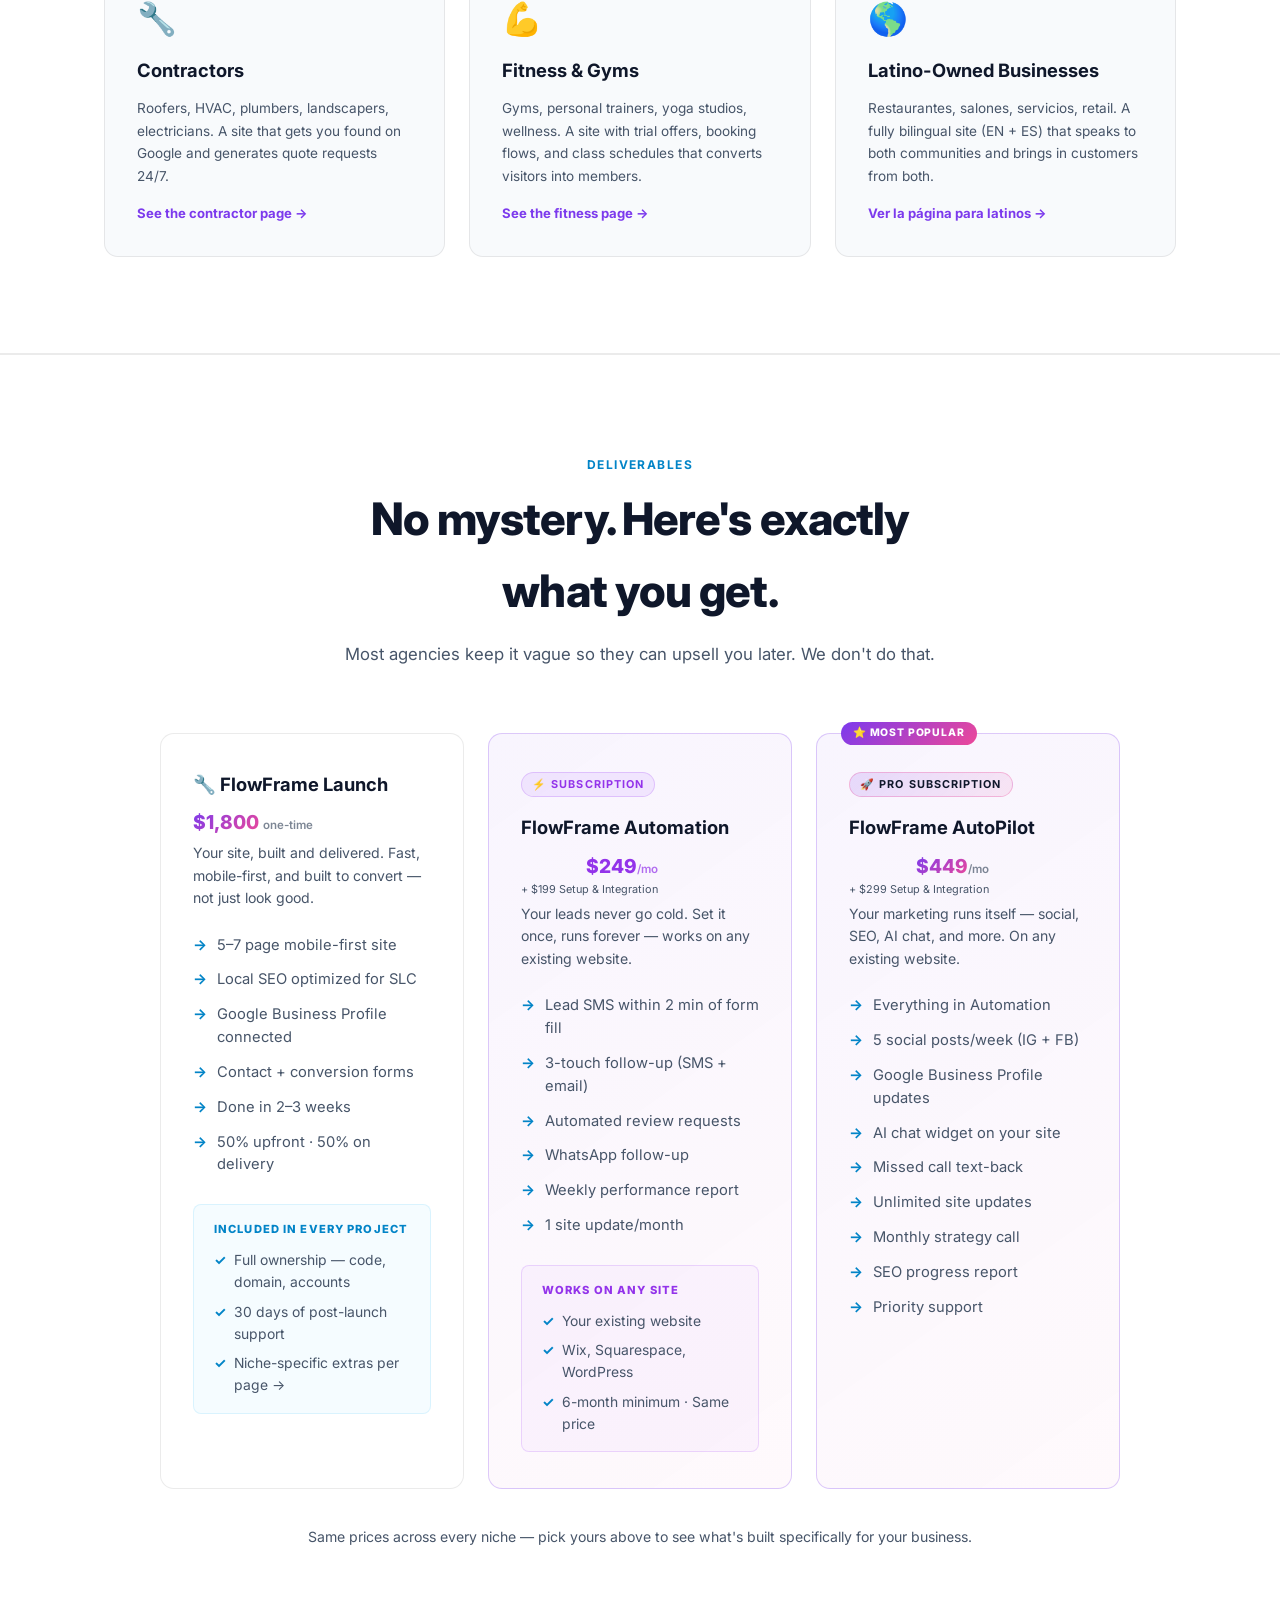
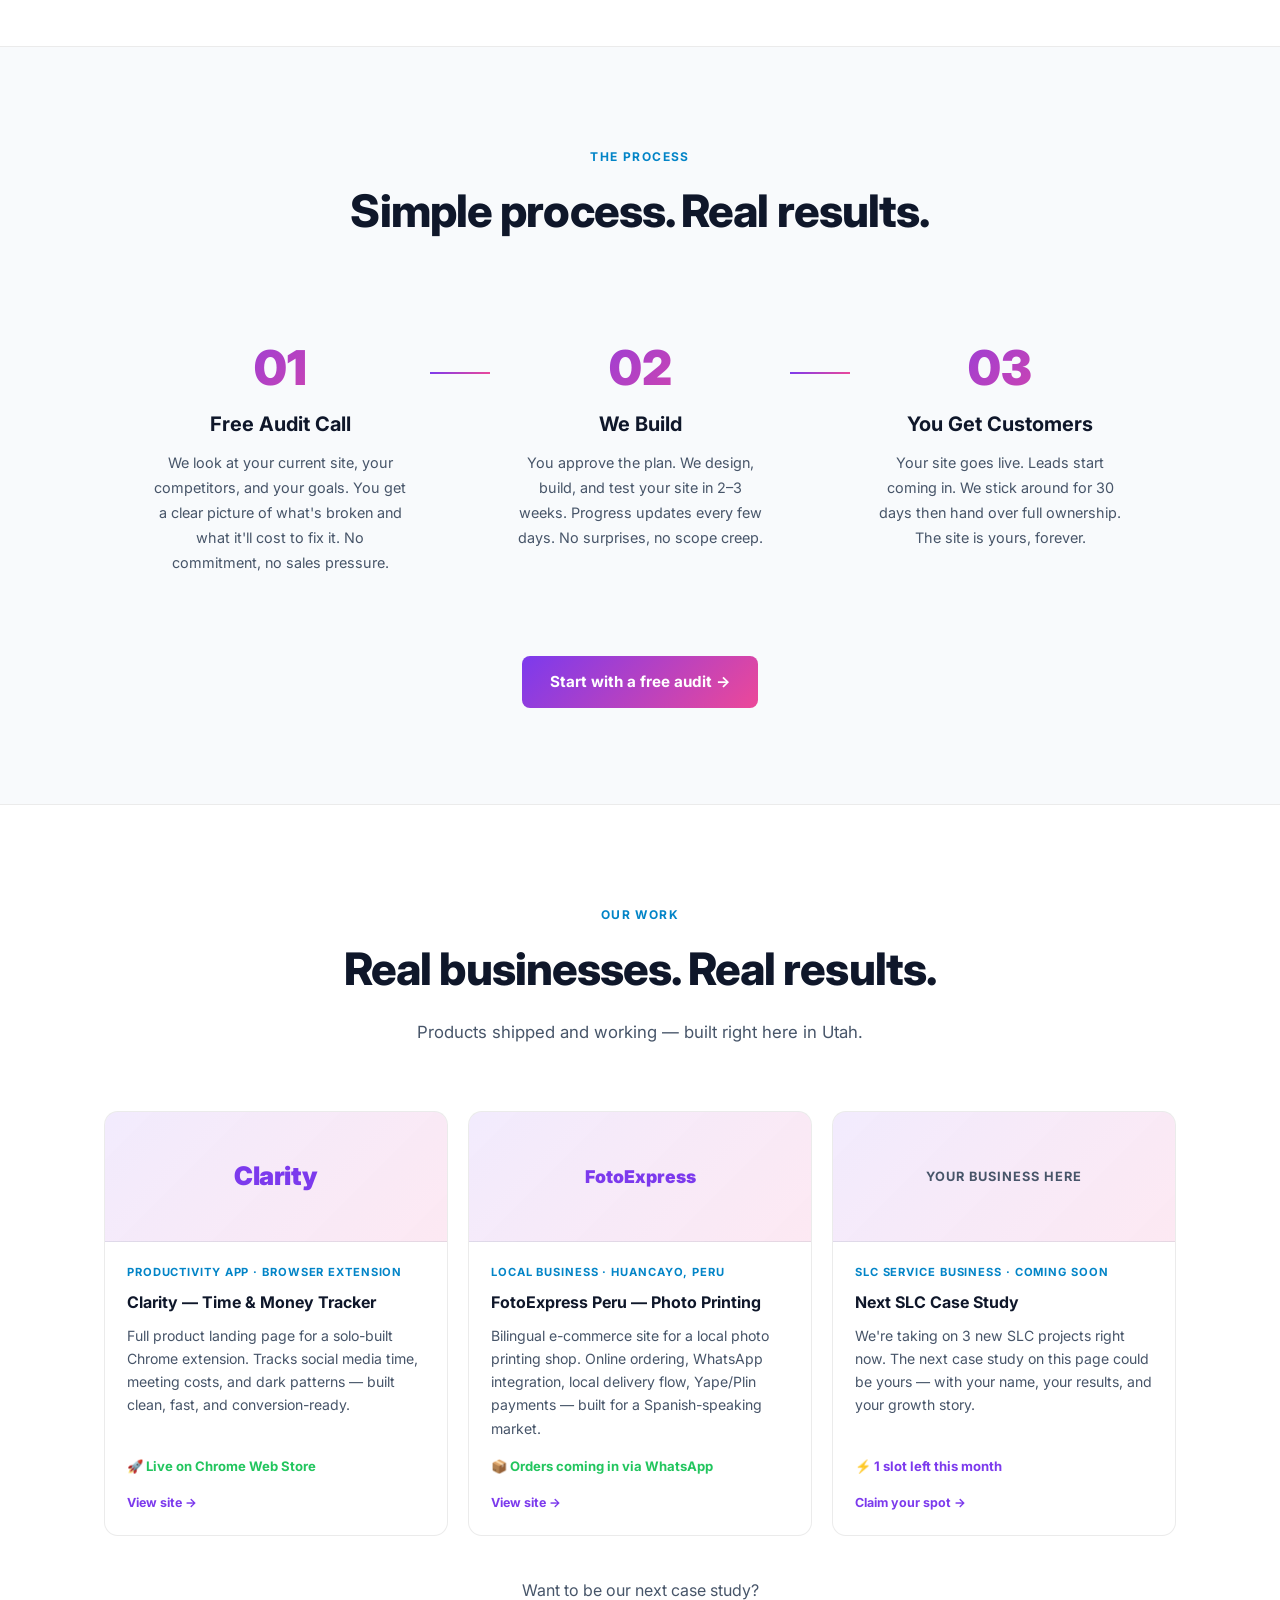
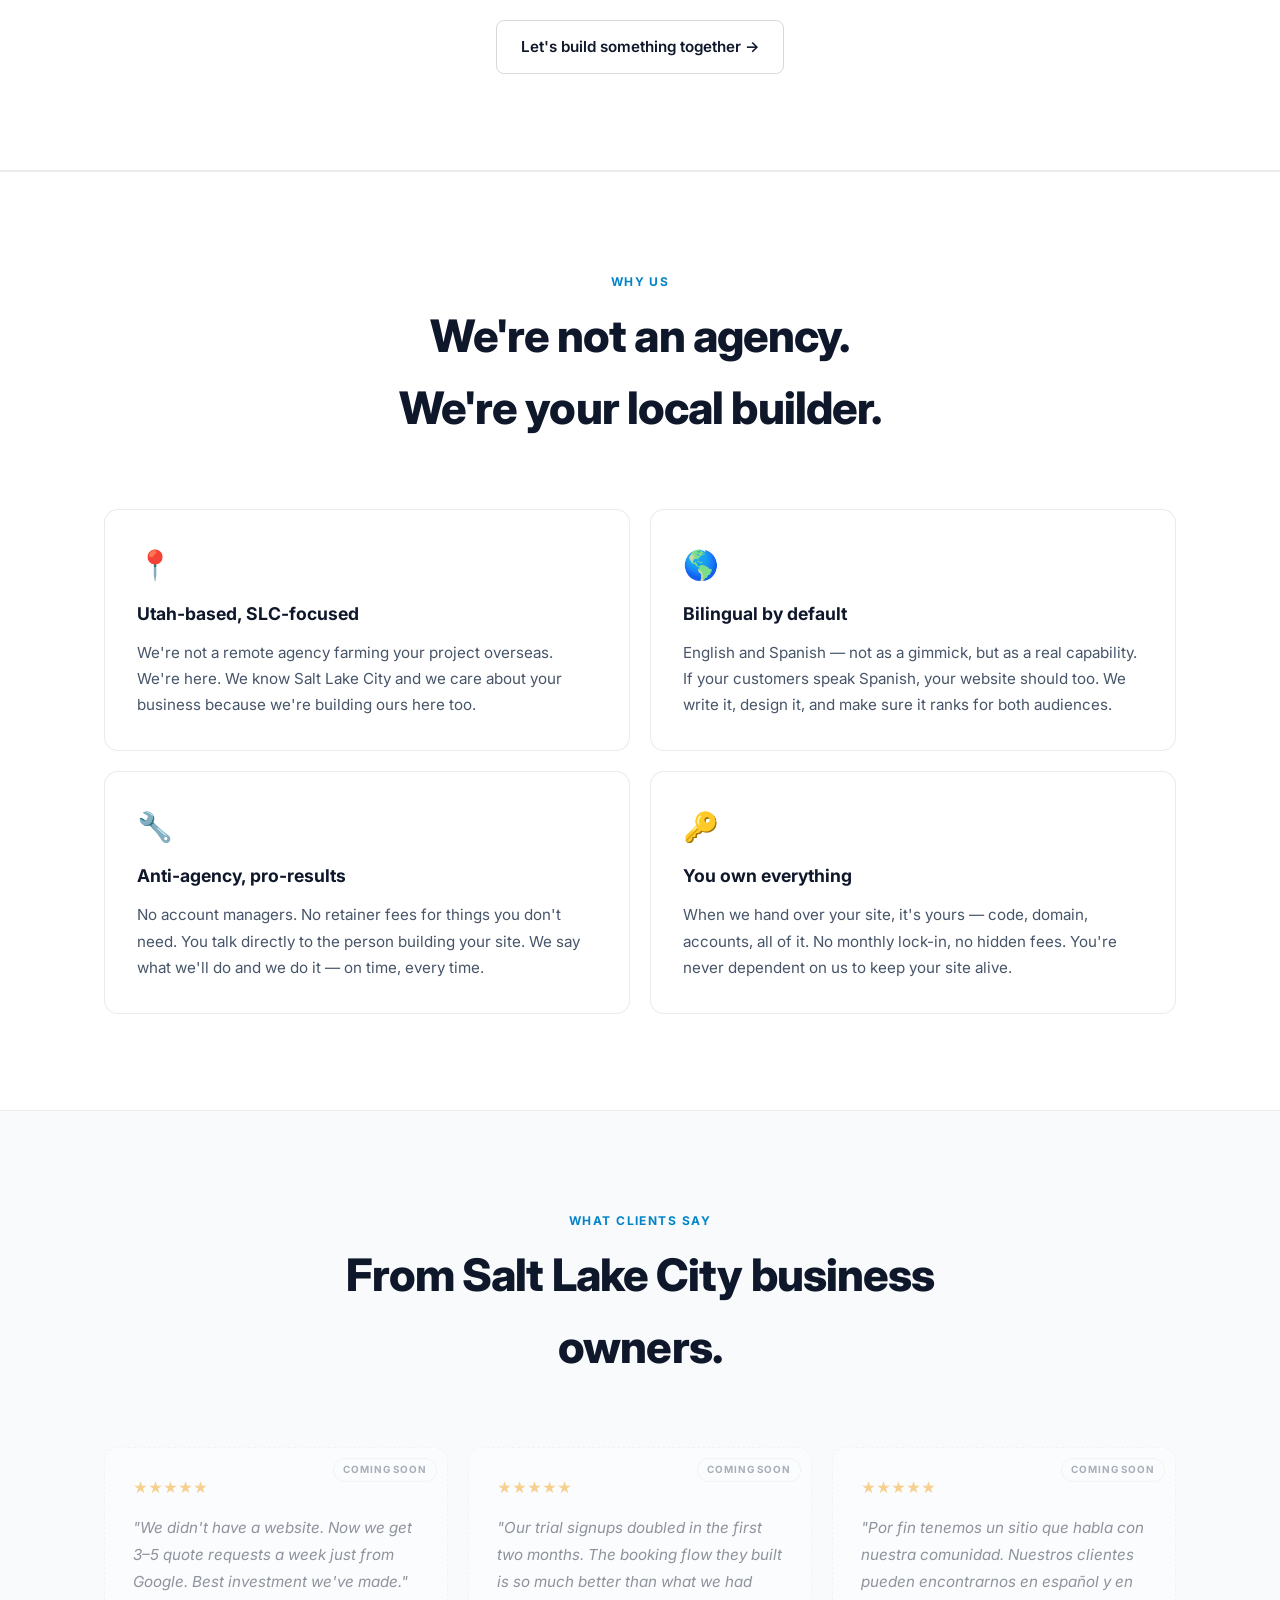
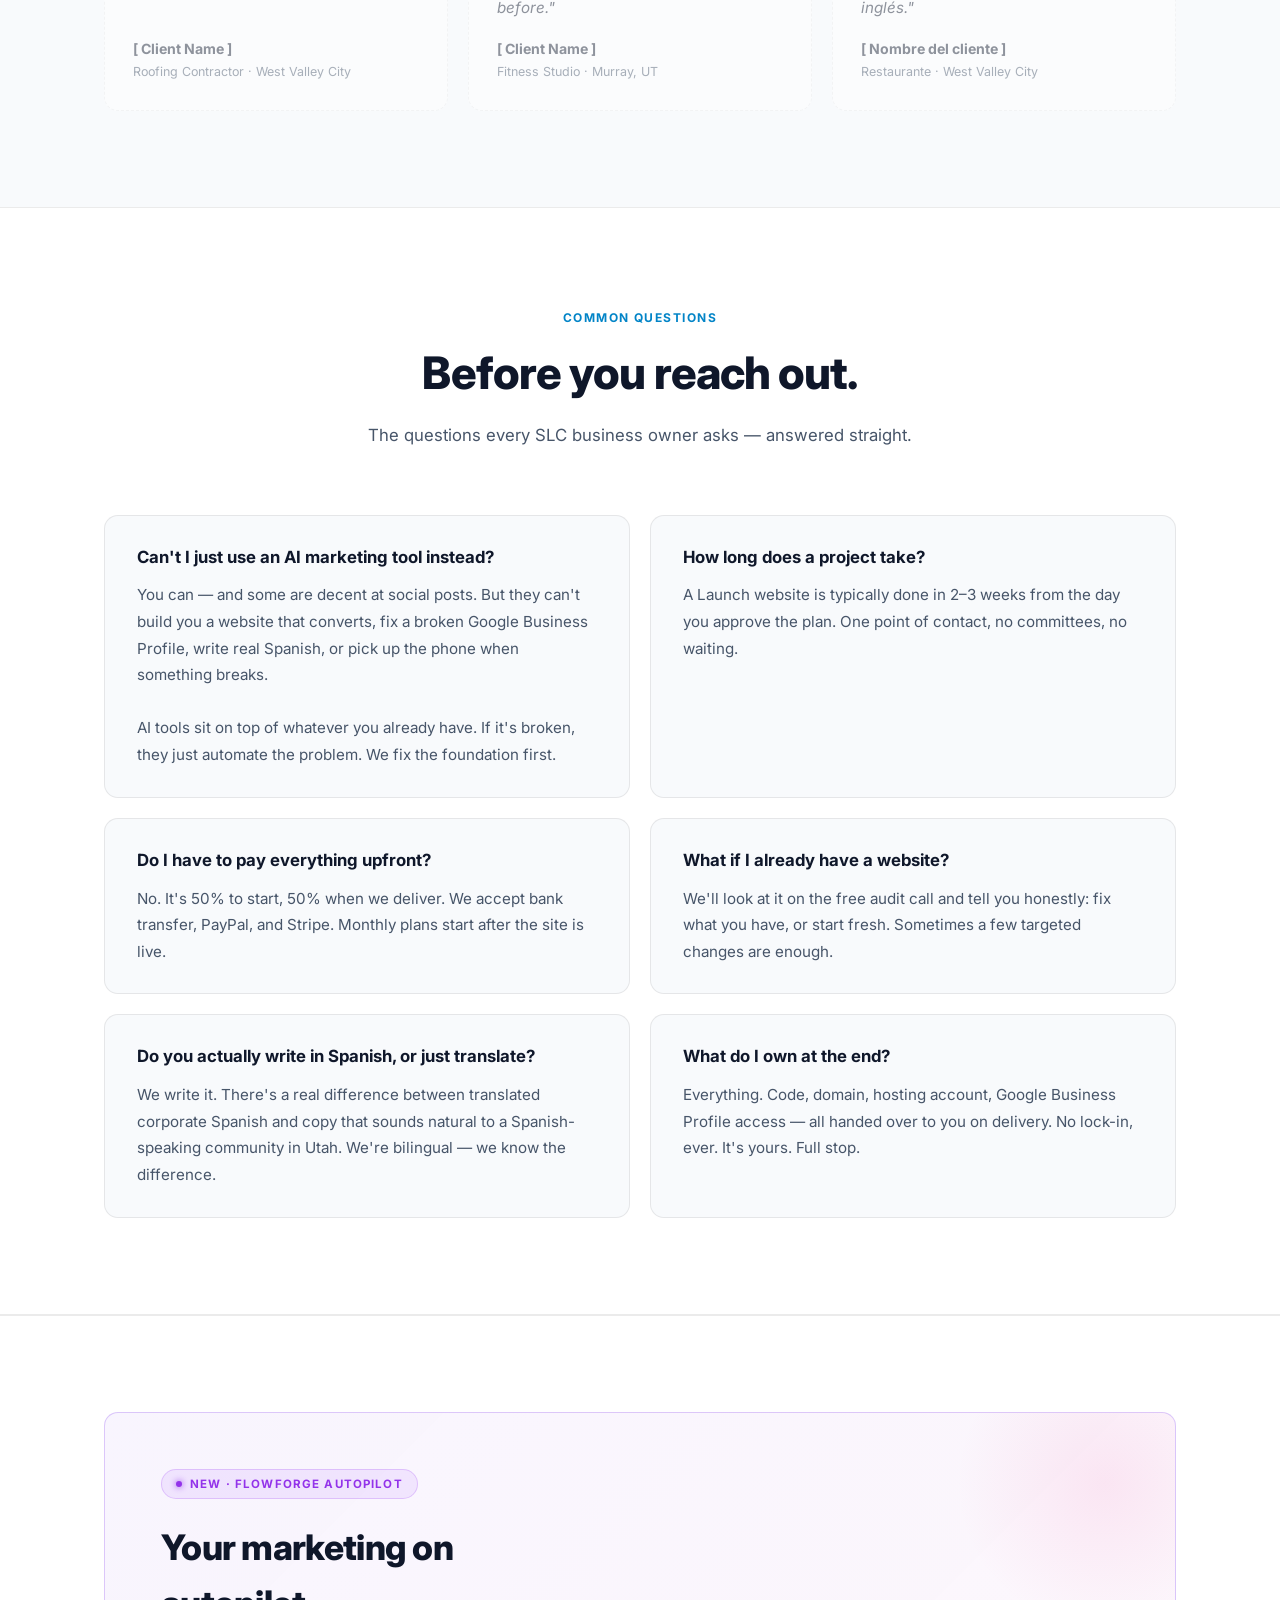
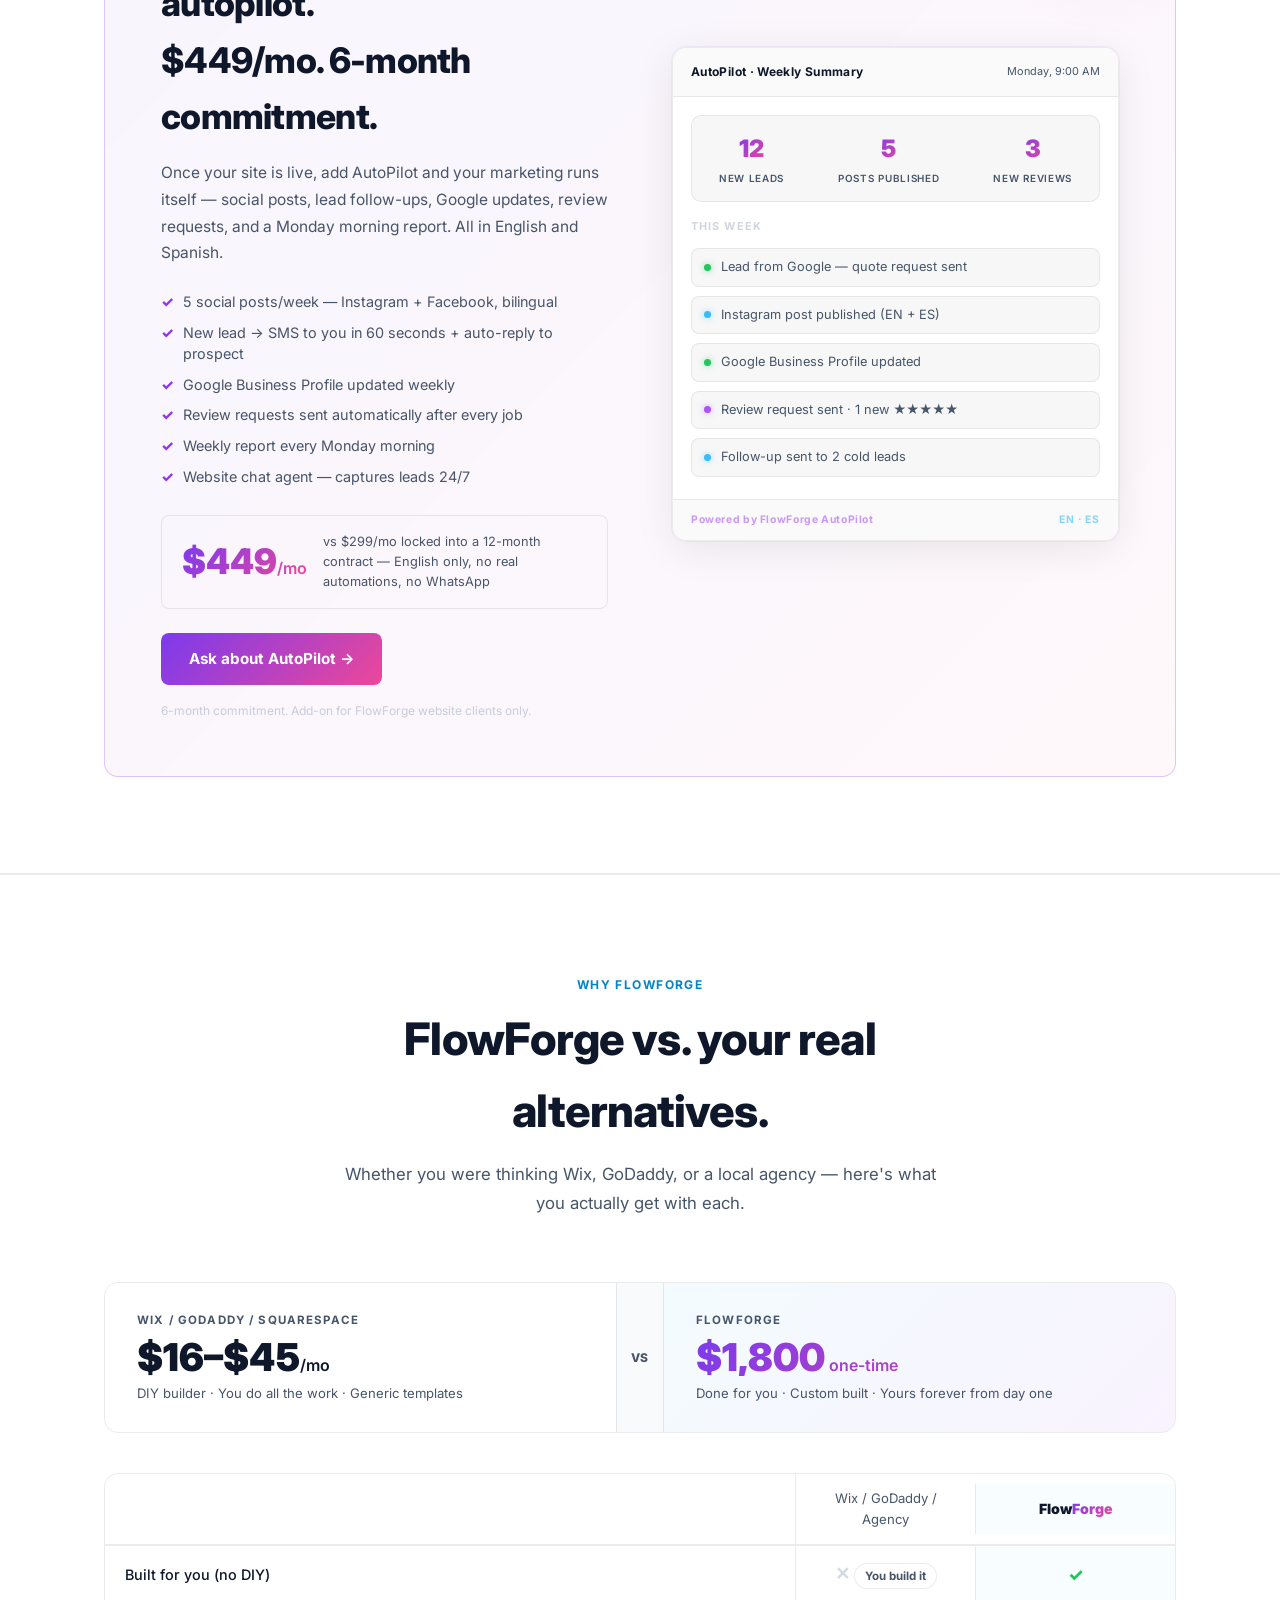
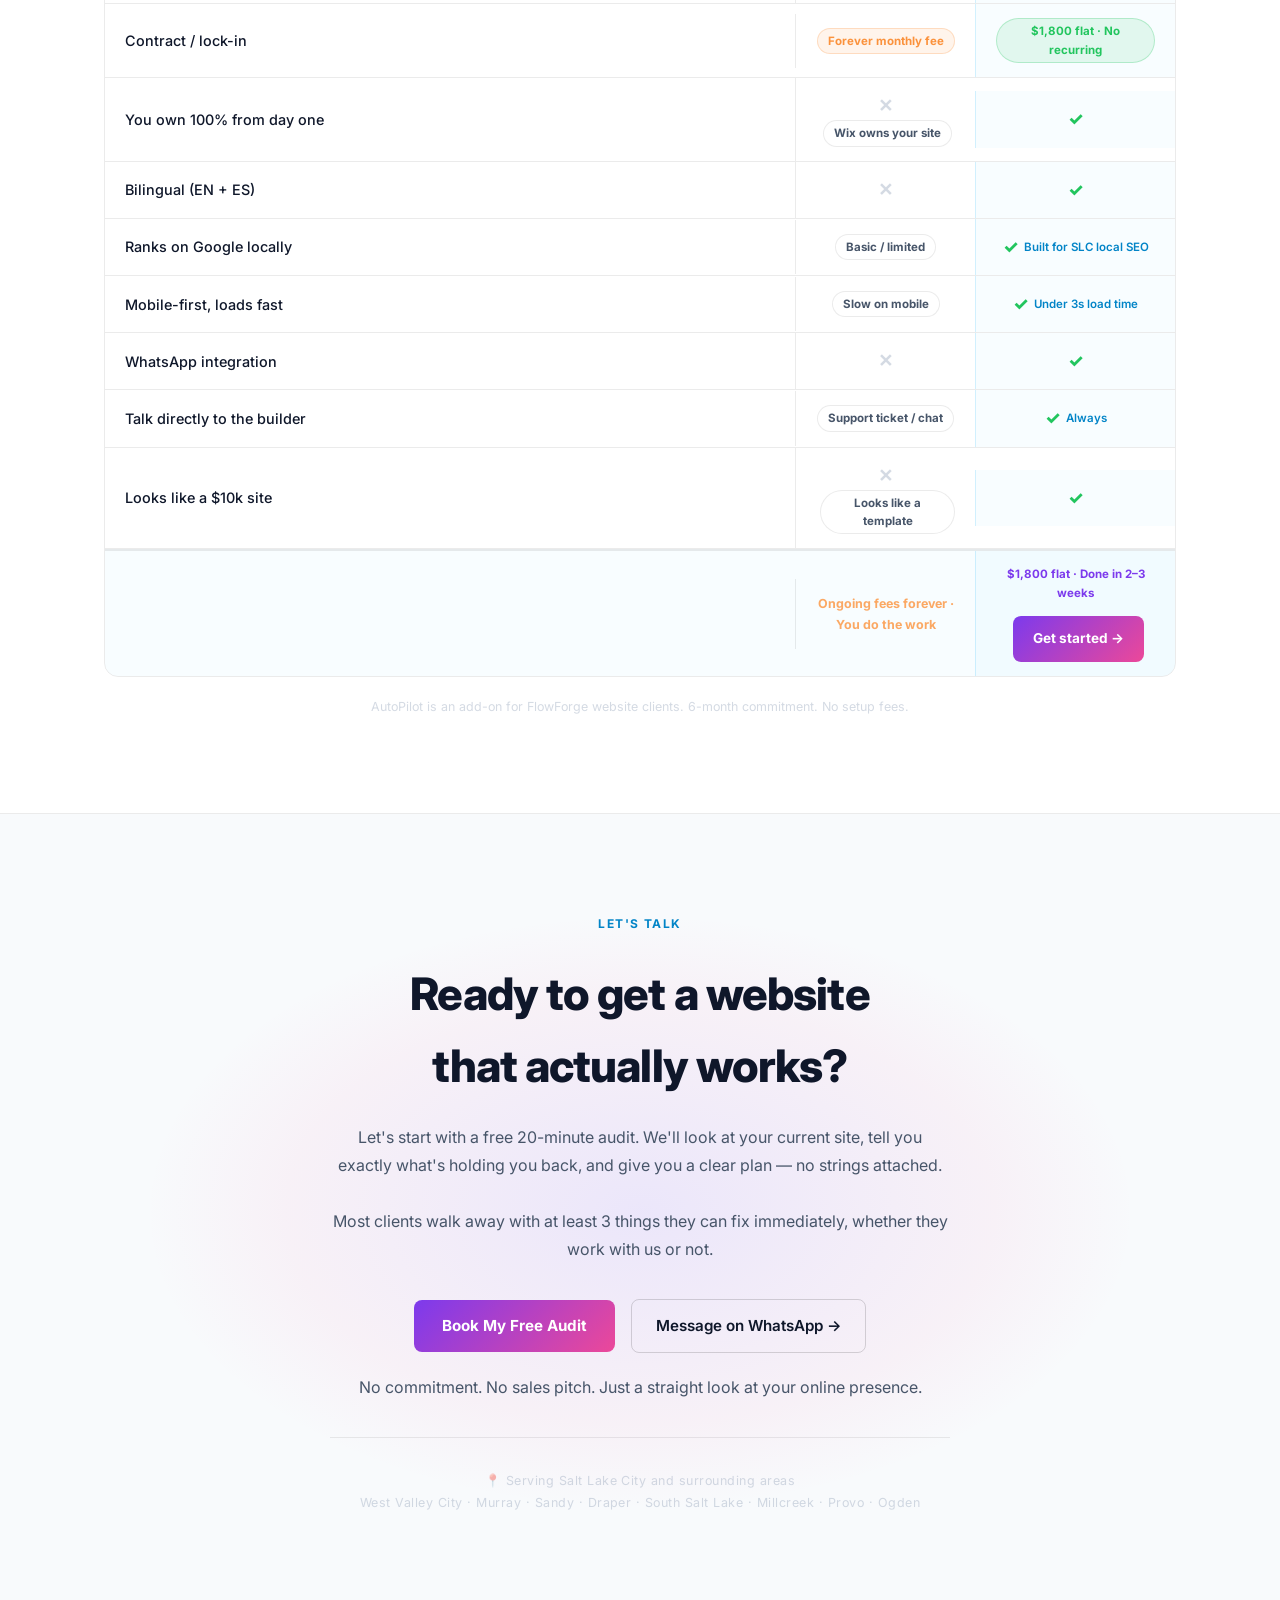
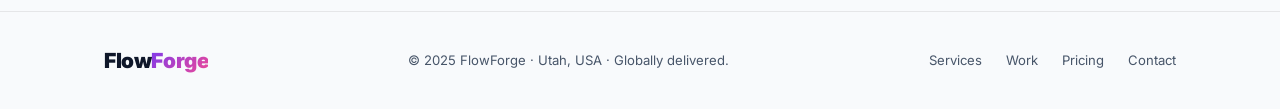
==== commit a72a4414: "Fix direction in deliverables note: niches are above not below Co-Authored-By: Claude Sonnet 4.6 <no" ====
--- a/slc.html
+++ b/slc.html
@@ -1141,7 +1141,7 @@
 
     </div>
     <!-- Bottom note -->
-    <p class="reveal" style="text-align:center;font-size:.88rem;color:var(--muted);margin-top:36px;">Pick a niche below to see what's included for your specific business. All prices are the same.</p>
+    <p class="reveal" style="text-align:center;font-size:.88rem;color:var(--muted);margin-top:36px;">Same prices across every niche — pick yours above to see what's built specifically for your business.</p>
   </div>
 </section>
 
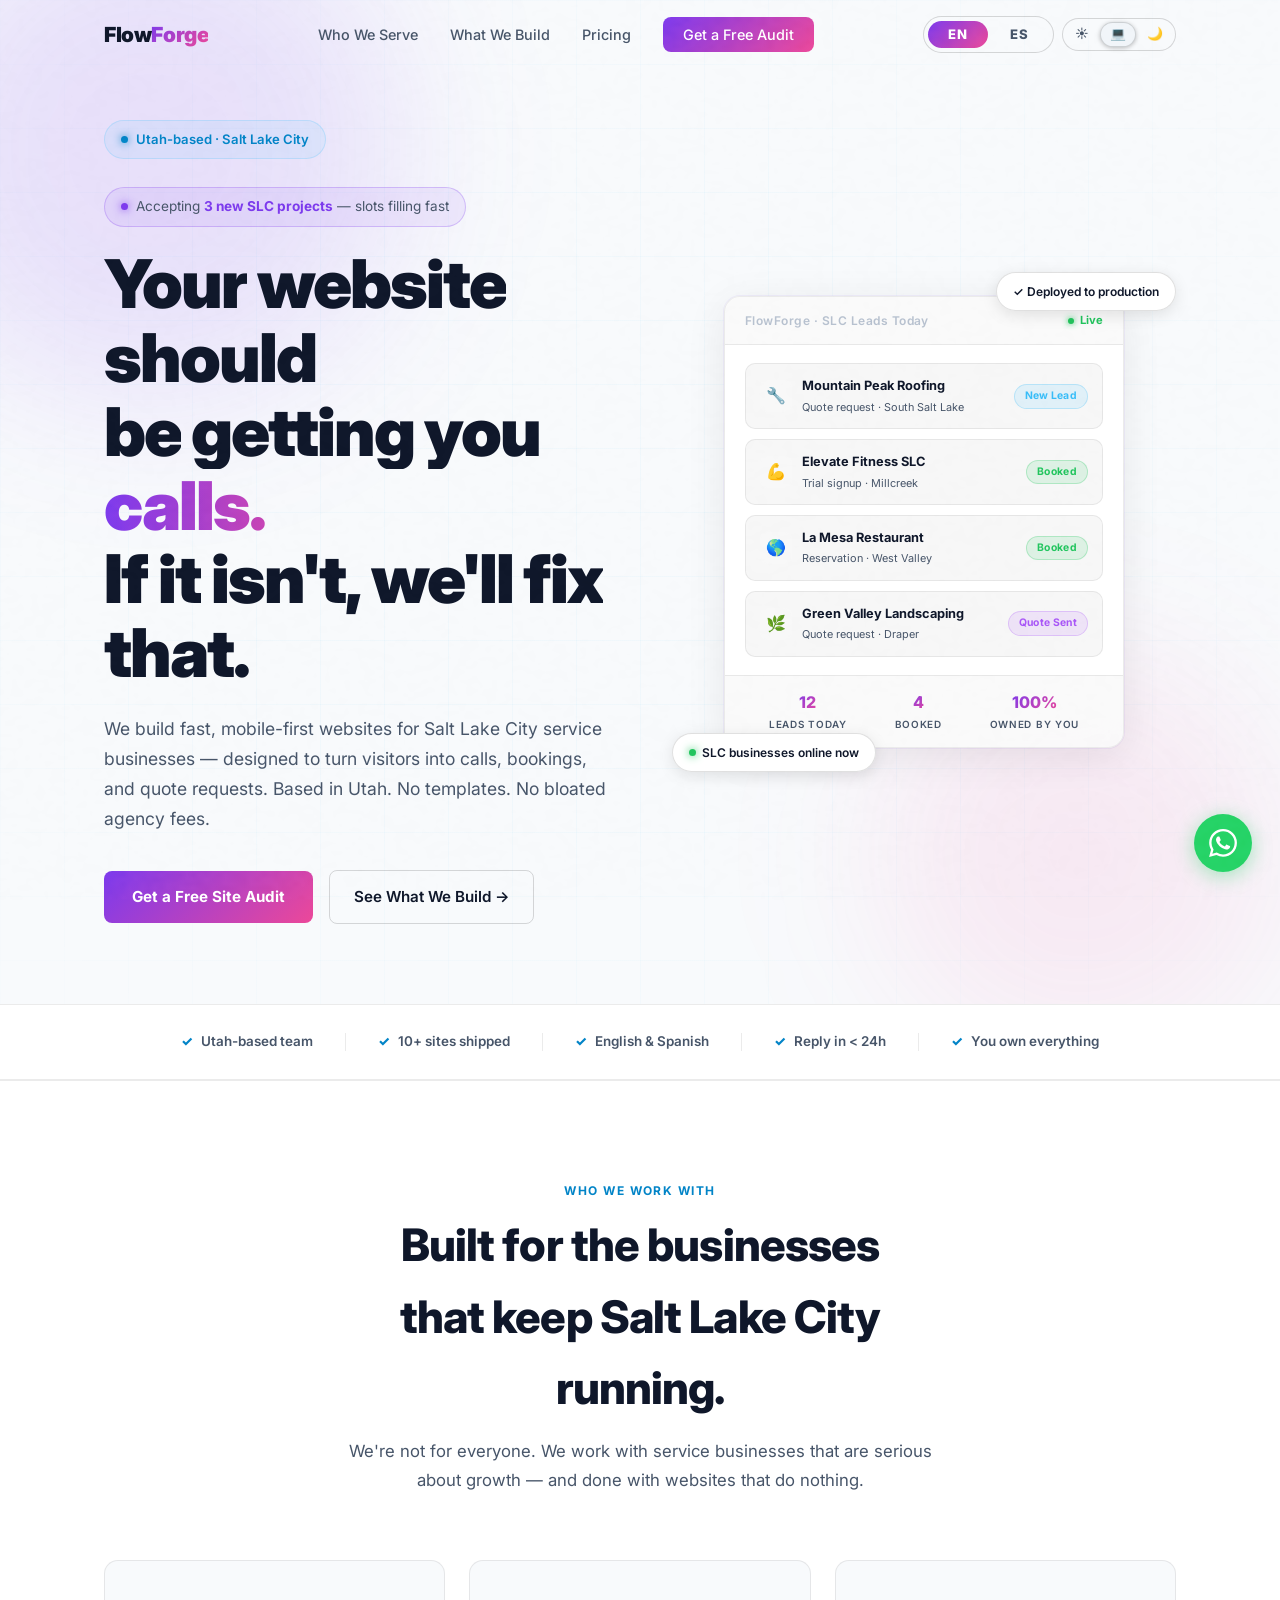
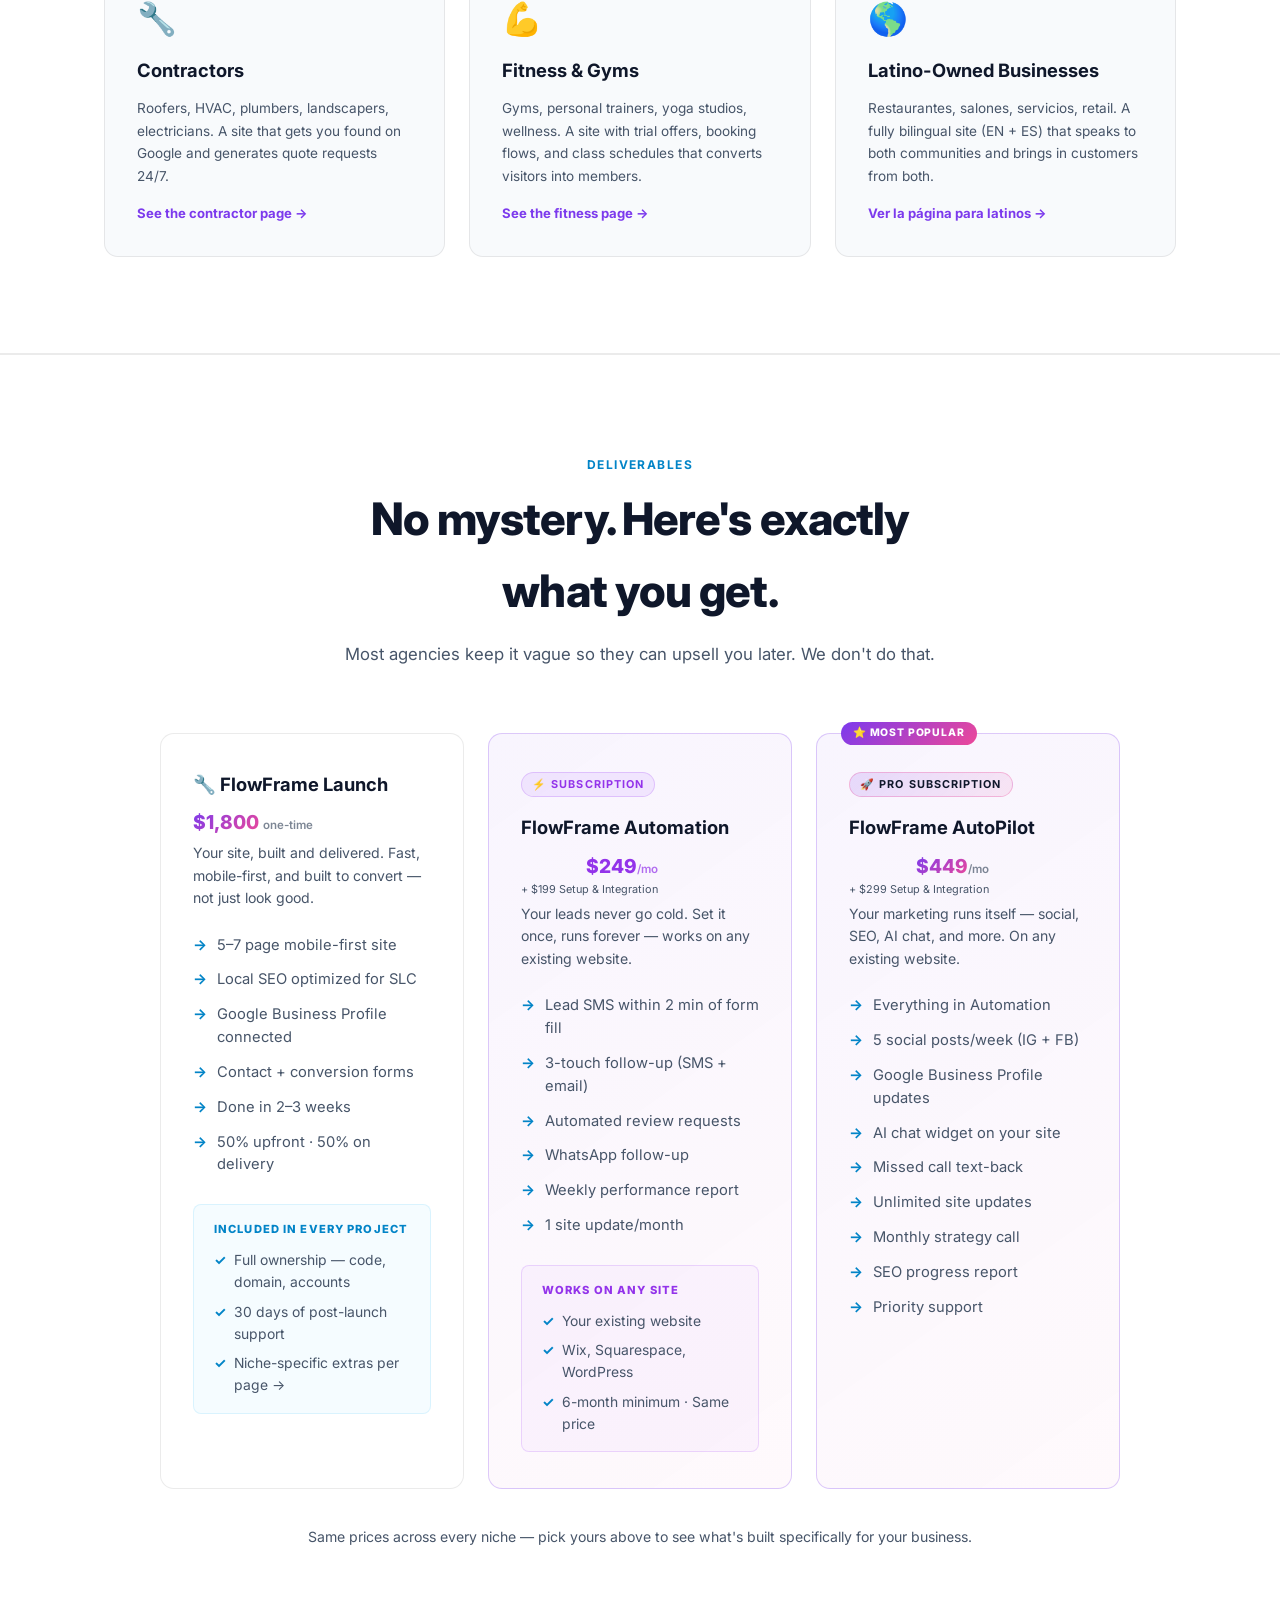
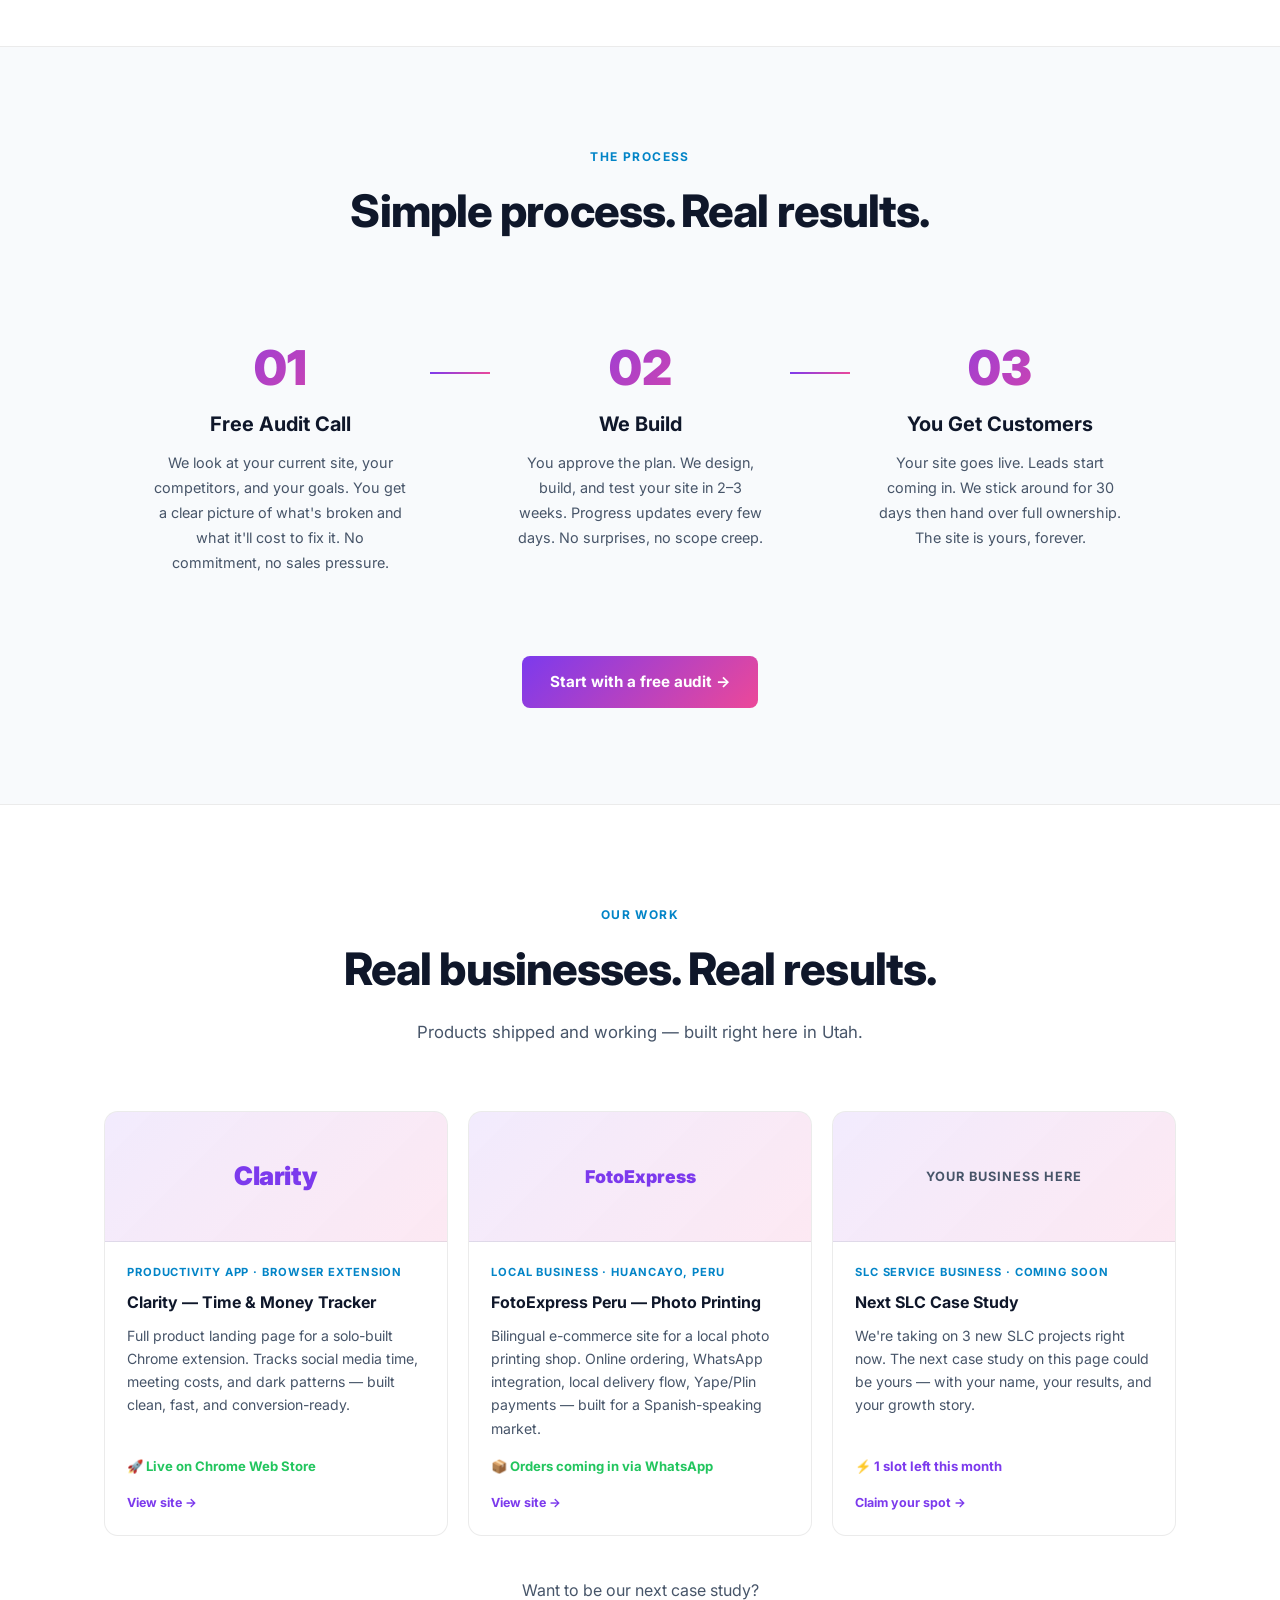
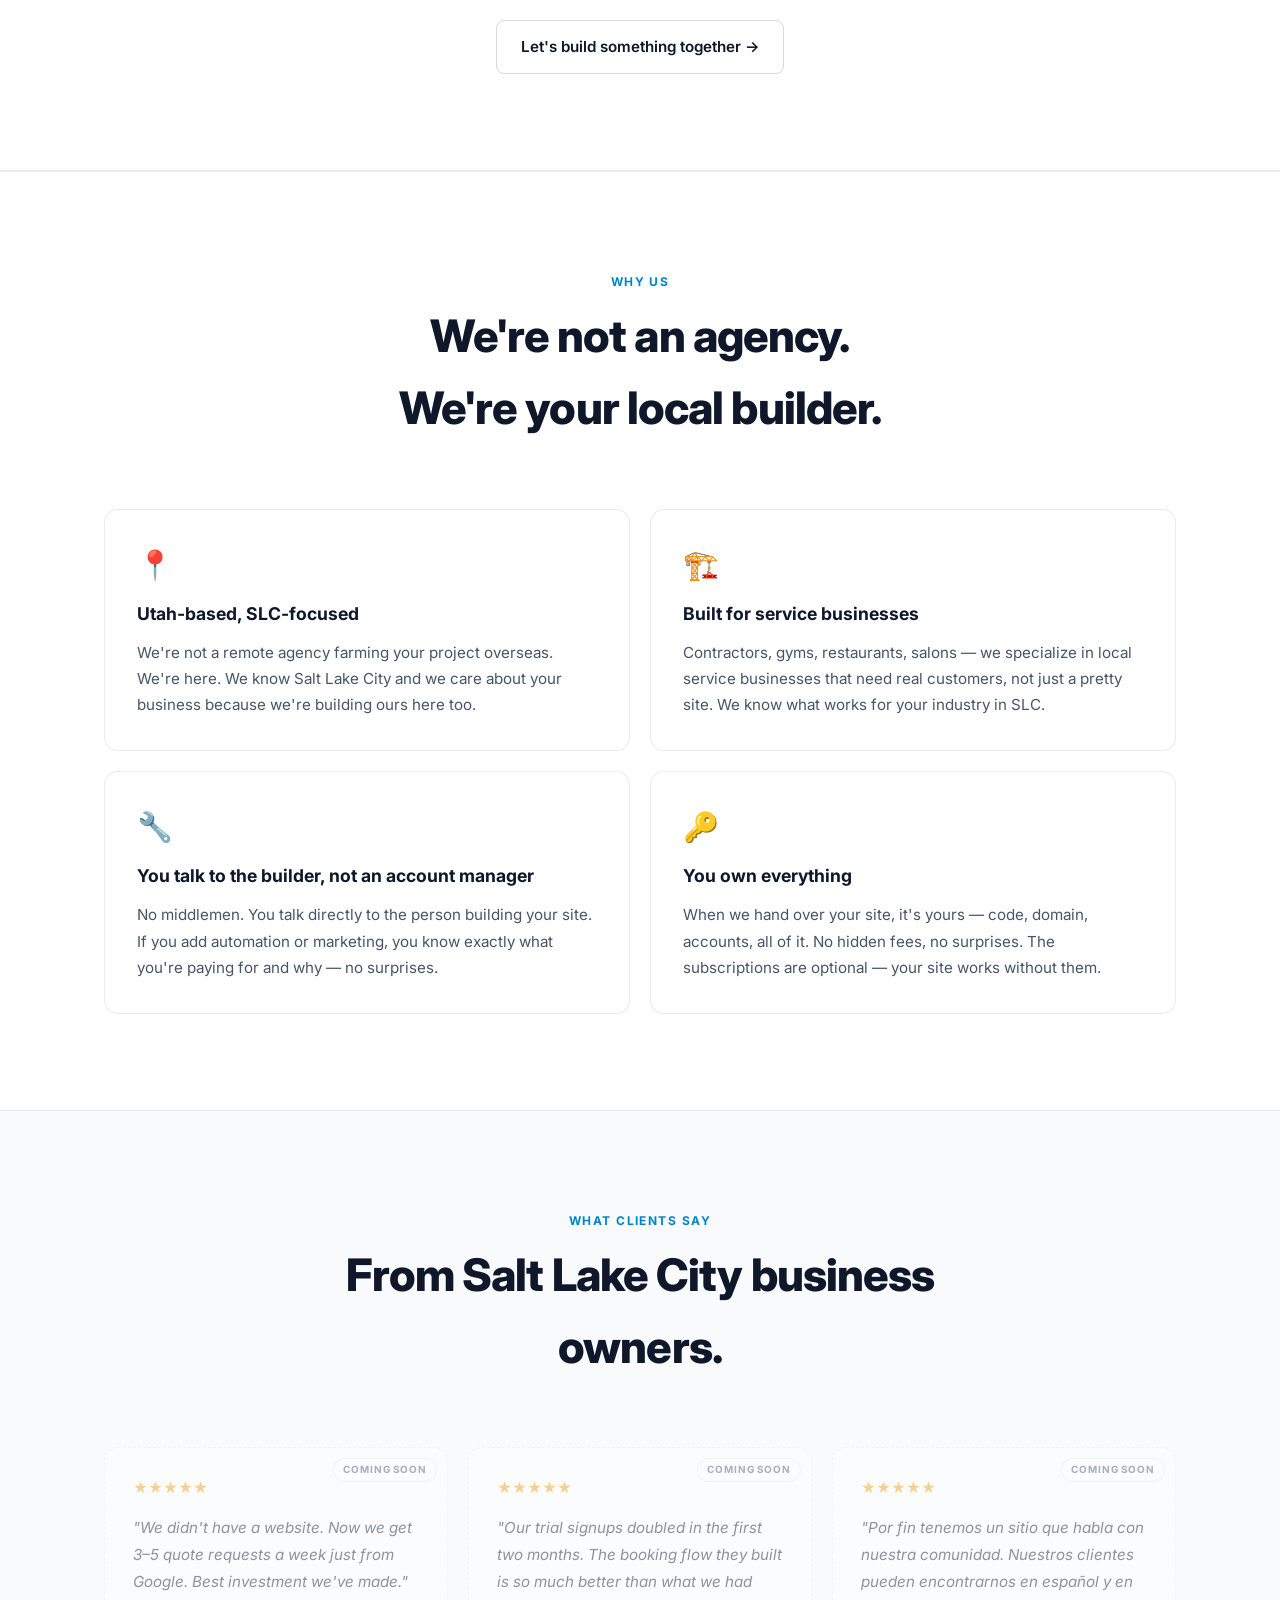
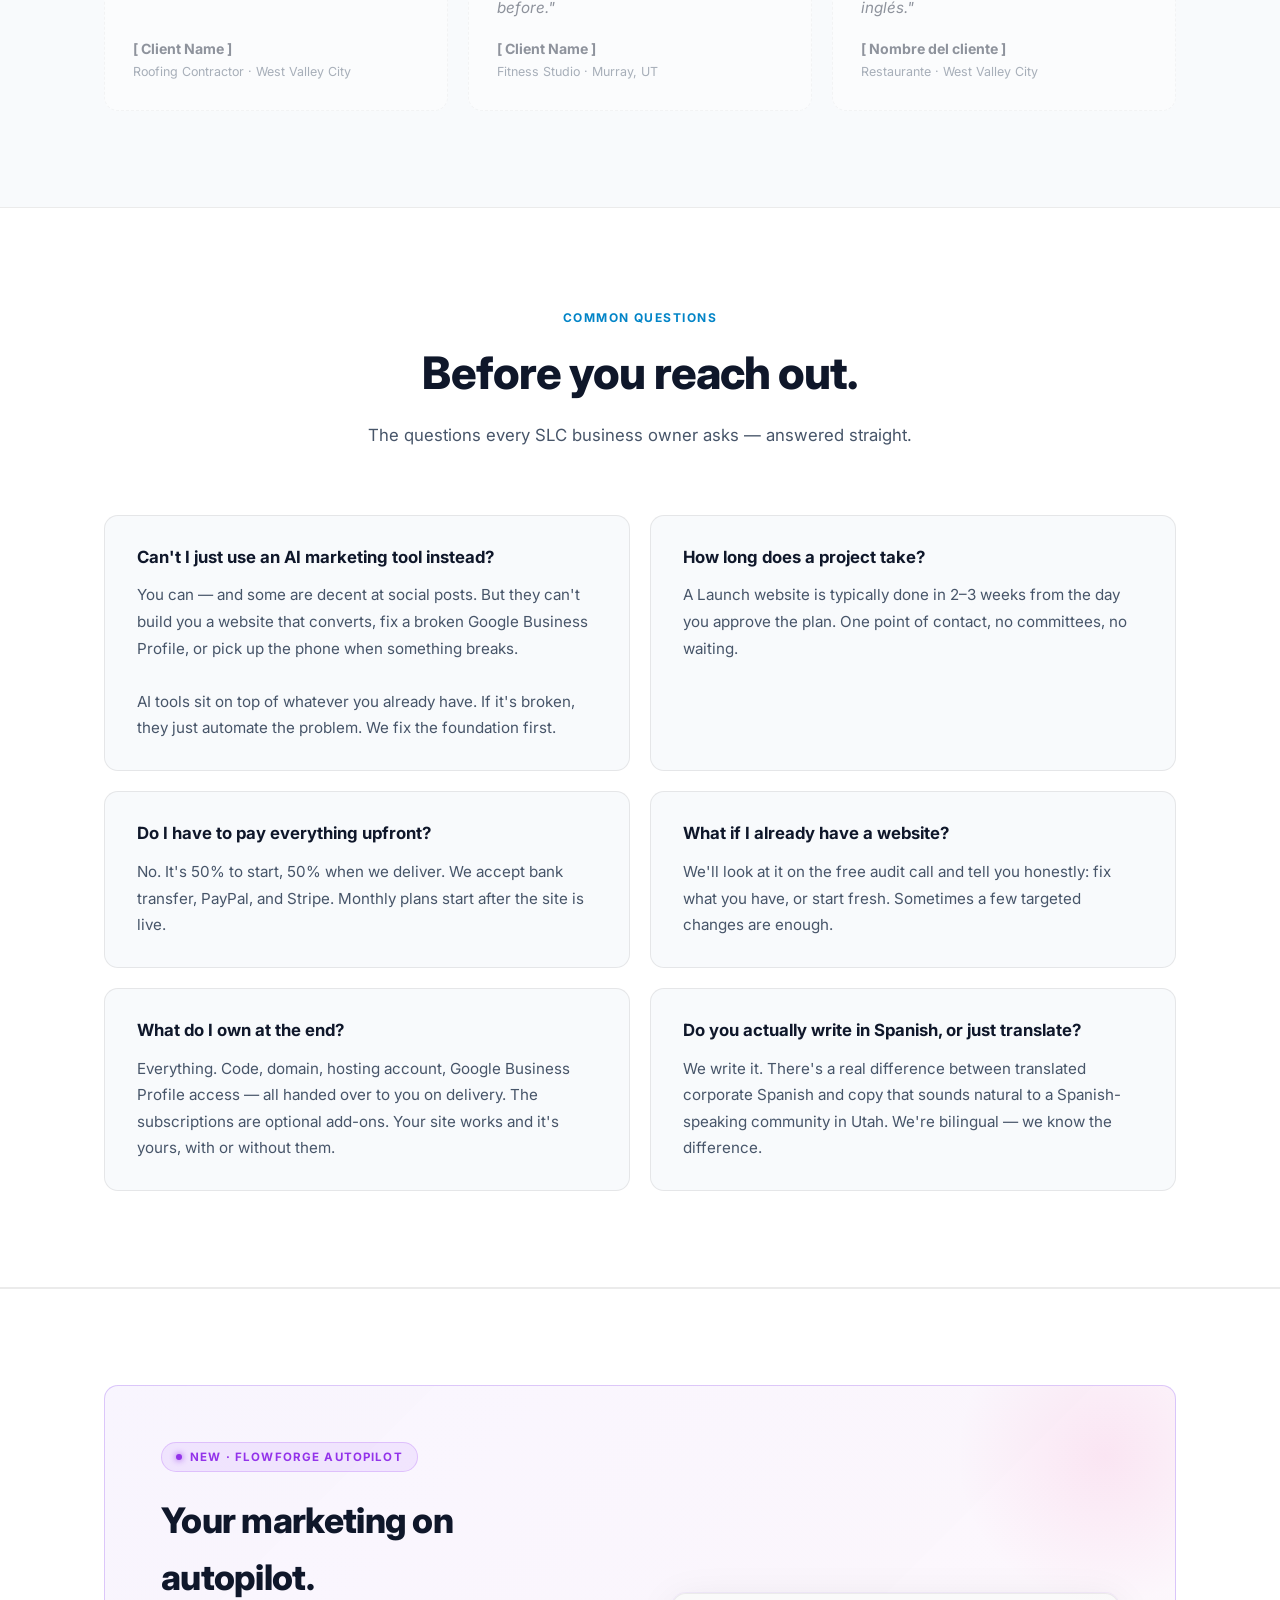
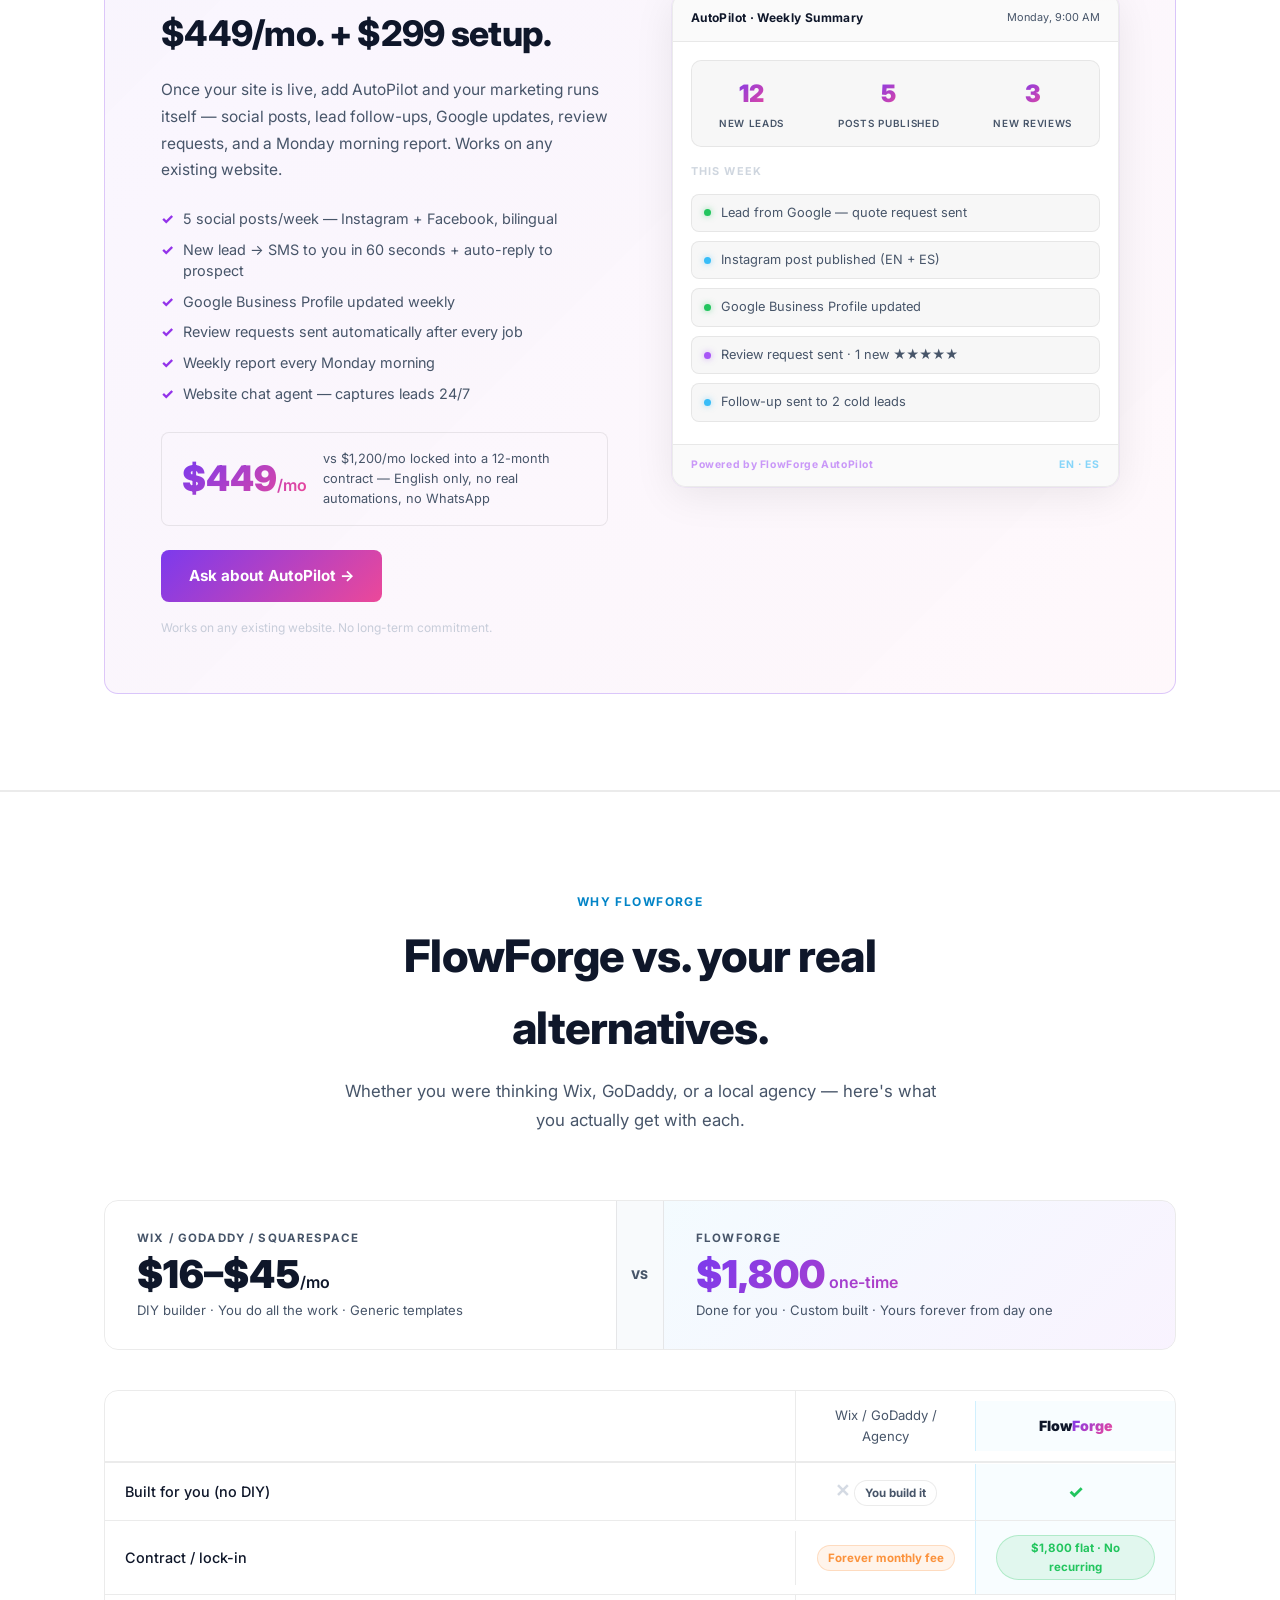
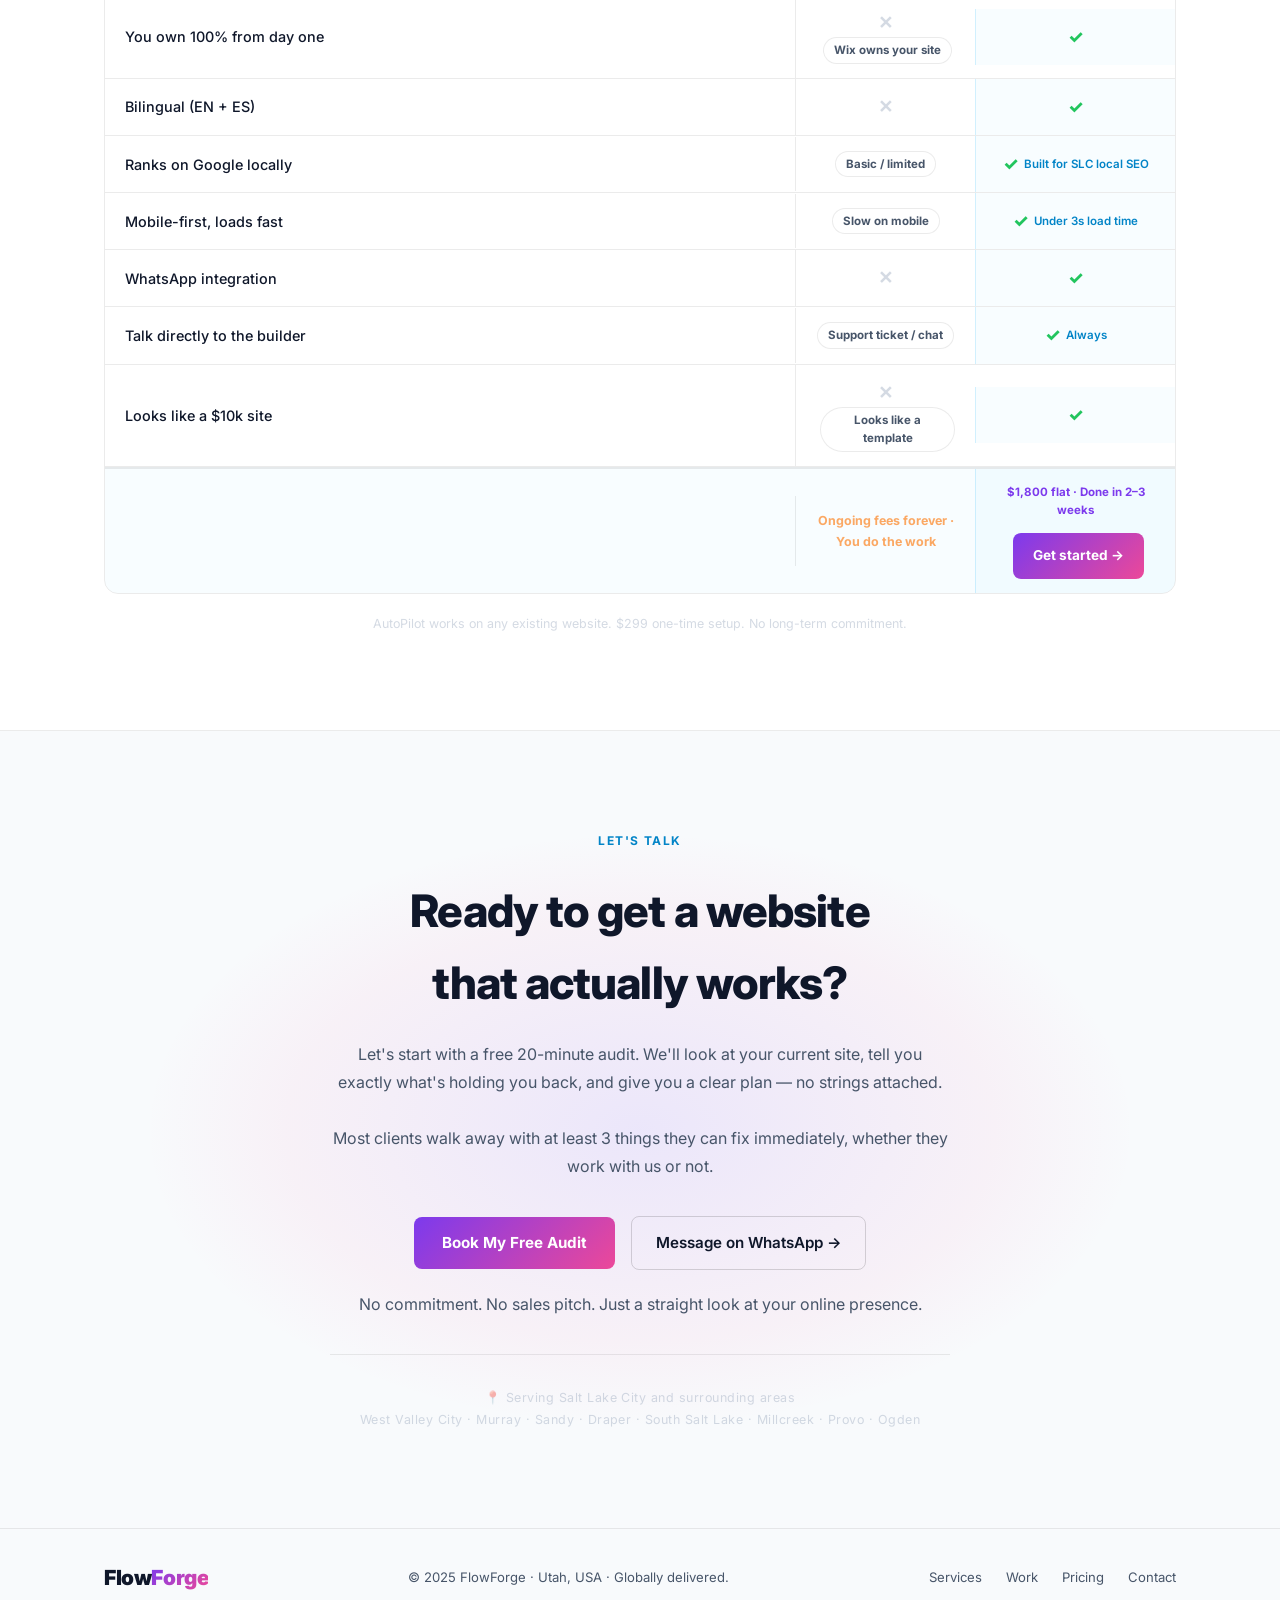
==== commit 12411bee: "Fix AutoPilot section: remove 6-month commitment, update pricing references - Headline: remove '6-mo" ====
--- a/slc.html
+++ b/slc.html
@@ -1234,8 +1234,8 @@
     </div>
     <div class="why-grid">
       <div class="why-card reveal"><div class="why-icon">📍</div><h3 data-i18n="why.1.h3">Utah-based, SLC-focused</h3><p data-i18n="why.1.p">We're not a remote agency farming your project overseas. We're here. We know Salt Lake City and we care about your business because we're building ours here too.</p></div>
-      <div class="why-card reveal reveal-delay-1"><div class="why-icon">🌎</div><h3 data-i18n="why.2.h3">Bilingual by default</h3><p data-i18n="why.2.p">English and Spanish — not as a gimmick, but as a real capability. If your customers speak Spanish, your website should too. We write it, design it, and make sure it ranks for both audiences.</p></div>
-      <div class="why-card reveal reveal-delay-2"><div class="why-icon">🔧</div><h3 data-i18n="why.3.h3">Anti-agency, pro-results</h3><p data-i18n="why.3.p">No account managers. No retainer fees for things you don't need. You talk directly to the person building your site. We say what we'll do and we do it — on time, every time.</p></div>
+      <div class="why-card reveal reveal-delay-1"><div class="why-icon">🏗️</div><h3 data-i18n="why.2.h3">Built for service businesses</h3><p data-i18n="why.2.p">English and Spanish — not as a gimmick, but as a real capability. If your customers speak Spanish, your website should too. We write it, design it, and make sure it ranks for both audiences.</p></div>
+      <div class="why-card reveal reveal-delay-2"><div class="why-icon">🔧</div><h3 data-i18n="why.3.h3">You talk to the builder, not an account manager</h3><p data-i18n="why.3.p">No account managers. No retainer fees for things you don't need. You talk directly to the person building your site. We say what we'll do and we do it — on time, every time.</p></div>
       <div class="why-card reveal reveal-delay-3"><div class="why-icon">🔑</div><h3 data-i18n="why.4.h3">You own everything</h3><p data-i18n="why.4.p">When we hand over your site, it's yours — code, domain, accounts, all of it. No monthly lock-in, no hidden fees. You're never dependent on us to keep your site alive.</p></div>
     </div>
   </div>
@@ -1284,8 +1284,8 @@
       <div class="faq-item reveal reveal-delay-1"><div class="faq-q" data-i18n="faq.2.q">How long does a project take?</div><div class="faq-a" data-i18n="faq.2.a">A Launch website is typically done in 2–3 weeks from the day you approve the plan. One point of contact, no committees, no waiting.</div></div>
       <div class="faq-item reveal reveal-delay-2"><div class="faq-q" data-i18n="faq.3.q">Do I have to pay everything upfront?</div><div class="faq-a" data-i18n="faq.3.a">No. It's 50% to start, 50% when we deliver. We accept bank transfer, PayPal, and Stripe. Monthly plans start after the site is live.</div></div>
       <div class="faq-item reveal reveal-delay-3"><div class="faq-q" data-i18n="faq.4.q">What if I already have a website?</div><div class="faq-a" data-i18n="faq.4.a">We'll look at it on the free audit call and tell you honestly: fix what you have, or start fresh. Sometimes a few targeted changes are enough.</div></div>
-      <div class="faq-item reveal"><div class="faq-q" data-i18n="faq.5.q">Do you actually write in Spanish, or just translate?</div><div class="faq-a" data-i18n="faq.5.a">We write it. There's a real difference between translated corporate Spanish and copy that sounds natural to a Spanish-speaking community in Utah. We're bilingual — we know the difference.</div></div>
-      <div class="faq-item reveal reveal-delay-1"><div class="faq-q" data-i18n="faq.6.q">What do I own at the end?</div><div class="faq-a" data-i18n="faq.6.a">Everything. Code, domain, hosting account, Google Business Profile access — all handed over to you on delivery. No lock-in, ever. It's yours. Full stop.</div></div>
+      <div class="faq-item reveal"><div class="faq-q" data-i18n="faq.5.q">What do I own at the end?</div><div class="faq-a" data-i18n="faq.5.a">Everything. Code, domain, hosting account, Google Business Profile access — all handed over to you on delivery. The subscriptions are optional add-ons. Your site works and it's yours, with or without them.</div></div>
+      <div class="faq-item reveal reveal-delay-1"><div class="faq-q" data-i18n="faq.6.q">Do you actually write in Spanish, or just translate?</div><div class="faq-a" data-i18n="faq.6.a">We write it. There's a real difference between translated corporate Spanish and copy that sounds natural to a Spanish-speaking community in Utah. We're bilingual — we know the difference.</div></div>
     </div>
   </div>
 </section>
@@ -1296,7 +1296,7 @@
     <div class="autopilot-card reveal">
       <div class="autopilot-left">
         <div class="autopilot-badge"><span class="autopilot-dot"></span><span data-i18n="ap.badge">New · FlowForge AutoPilot</span></div>
-        <h2 data-i18n-html="ap.h2">Your marketing on autopilot.<br>$259/mo. 6-month commitment.</h2>
+        <h2 data-i18n-html="ap.h2">Your marketing on autopilot.<br>$449/mo. + $299 setup.</h2>
         <p data-i18n="ap.p">Once your site is live, add AutoPilot and your marketing runs itself — social posts, lead follow-ups, Google updates, review requests, and a Monday morning report. All in English and Spanish.</p>
         <ul class="autopilot-list">
           <li data-i18n="ap.f1">5 social posts/week — Instagram + Facebook, bilingual</li>
@@ -1590,28 +1590,28 @@
     'pricing.upsell.cta':'Ask about full package options →',
     'why.label':'Why us','why.h2':'We\'re not an agency.<br>We\'re your local builder.',
     'why.1.h3':'Utah-based, SLC-focused','why.1.p':'We\'re not a remote agency farming your project overseas. We\'re here. We know Salt Lake City and we care about your business because we\'re building ours here too.',
-    'why.2.h3':'Bilingual by default','why.2.p':'English and Spanish — not as a gimmick, but as a real capability. If your customers speak Spanish, your website should too. We write it, design it, and make sure it ranks for both audiences.',
-    'why.3.h3':'Anti-agency, pro-results','why.3.p':'No account managers. No retainer fees for things you don\'t need. You talk directly to the person building your site. We say what we\'ll do and we do it — on time, every time.',
-    'why.4.h3':'You own everything','why.4.p':'When we hand over your site, it\'s yours — code, domain, accounts, all of it. No monthly lock-in, no hidden fees. You\'re never dependent on us to keep your site alive.',
+    'why.2.h3':'Built for service businesses','why.2.p':'Contractors, gyms, restaurants, salons — we specialize in local service businesses that need real customers, not just a pretty site. We know what works for your industry in SLC.',
+    'why.3.h3':'You talk to the builder, not an account manager','why.3.p':'No middlemen. You talk directly to the person building your site. If you add automation or marketing, you know exactly what you\'re paying for and why — no surprises.',
+    'why.4.h3':'You own everything','why.4.p':'When we hand over your site, it\'s yours — code, domain, accounts, all of it. No hidden fees, no surprises. The subscriptions are optional — your site works without them.',
     'testi.label':'What clients say','testi.h2':'From Salt Lake City business owners.',
     'testi.1.q':'"We didn\'t have a website. Now we get 3–5 quote requests a week just from Google. Best investment we\'ve made."','testi.1.name':'[ Client Name ]','testi.1.biz':'Roofing Contractor · West Valley City',
     'testi.2.q':'"Our trial signups doubled in the first two months. The booking flow they built is so much better than what we had before."','testi.2.name':'[ Client Name ]','testi.2.biz':'Fitness Studio · Murray, UT',
     'testi.3.q':'"Por fin tenemos un sitio que habla con nuestra comunidad. Nuestros clientes pueden encontrarnos en español y en inglés."','testi.3.name':'[ Nombre del cliente ]','testi.3.biz':'Restaurante · West Valley City',
     'faq.label':'Common questions','faq.h2':'Before you reach out.','faq.p':'The questions every SLC business owner asks — answered straight.',
     'faq.1.q':'Can\'t I just use an AI marketing tool instead?',
-    'faq.1.a':'You can — and some are decent at social posts. But they can\'t build you a website that converts, fix a broken Google Business Profile, write real Spanish, or pick up the phone when something breaks.<br><br>AI tools sit on top of whatever you already have. If it\'s broken, they just automate the problem. We fix the foundation first.',
+    'faq.1.a':'You can — and some are decent at social posts. But they can\'t build you a website that converts, fix a broken Google Business Profile, or pick up the phone when something breaks.<br><br>AI tools sit on top of whatever you already have. If it\'s broken, they just automate the problem. We fix the foundation first.',
     'faq.2.q':'How long does a project take?','faq.2.a':'A Launch website is typically done in 2–3 weeks from the day you approve the plan. One point of contact, no committees, no waiting.',
     'faq.3.q':'Do I have to pay everything upfront?','faq.3.a':'No. It\'s 50% to start, 50% when we deliver. We accept bank transfer, PayPal, and Stripe. Monthly plans start after the site is live.',
     'faq.4.q':'What if I already have a website?','faq.4.a':'We\'ll look at it on the free audit call and tell you honestly: fix what you have, or start fresh. Sometimes a few targeted changes are enough.',
-    'faq.5.q':'Do you actually write in Spanish, or just translate?','faq.5.a':'We write it. There\'s a real difference between translated corporate Spanish and copy that sounds natural to a Spanish-speaking community in Utah. We\'re bilingual — we know the difference.',
-    'faq.6.q':'What do I own at the end?','faq.6.a':'Everything. Code, domain, hosting account, Google Business Profile access — all handed over to you on delivery. No lock-in, ever. It\'s yours. Full stop.',
-    'ap.badge':'New · FlowForge AutoPilot','ap.h2':'Your marketing on autopilot.<br>$449/mo. 6-month commitment.',
-    'ap.p':'Once your site is live, add AutoPilot and your marketing runs itself — social posts, lead follow-ups, Google updates, review requests, and a Monday morning report. All in English and Spanish.',
+    'faq.5.q':'What do I own at the end?','faq.5.a':'Everything. Code, domain, hosting account, Google Business Profile access — all handed over to you on delivery. The subscriptions are optional add-ons. Your site works and it\'s yours, with or without them.',
+    'faq.6.q':'Do you actually write in Spanish, or just translate?','faq.6.a':'We write it. There\'s a real difference between translated corporate Spanish and copy that sounds natural to a Spanish-speaking community in Utah. We\'re bilingual — we know the difference.',
+    'ap.badge':'New · FlowForge AutoPilot','ap.h2':'Your marketing on autopilot.<br>$449/mo. + $299 setup.',
+    'ap.p':'Once your site is live, add AutoPilot and your marketing runs itself — social posts, lead follow-ups, Google updates, review requests, and a Monday morning report. Works on any existing website.',
     'ap.f1':'5 social posts/week — Instagram + Facebook, bilingual','ap.f2':'New lead → SMS to you in 60 seconds + auto-reply to prospect',
     'ap.f3':'Google Business Profile updated weekly','ap.f4':'Review requests sent automatically after every job',
     'ap.f5':'Weekly report every Monday morning','ap.f6':'Website chat agent — captures leads 24/7',
-    'ap.vs':'vs $299/mo locked into a 12-month contract — English only, no real automations, no WhatsApp',
-    'ap.cta':'Ask about AutoPilot →','ap.note':'6-month commitment. Add-on for FlowForge website clients only.',
+    'ap.vs':'vs $1,200/mo locked into a 12-month contract — English only, no real automations, no WhatsApp',
+    'ap.cta':'Ask about AutoPilot →','ap.note':'Works on any existing website. No long-term commitment.',
     'ap.preview.title':'AutoPilot · Weekly Summary','ap.preview.date':'Monday, 9:00 AM',
     'ap.stat1':'New Leads','ap.stat2':'Posts Published','ap.stat3':'New Reviews','ap.week':'This week',
     'ap.act1':'Lead from Google — quote request sent','ap.act2':'Instagram post published (EN + ES)',
@@ -1629,7 +1629,7 @@
     'cmp.them.label':'Typical Utah Agency','cmp.cost.them':'$1,200','cmp.mo':'/mo',
     'cmp.them.note':'12-month contract · English only · No real automations',
     'cmp.us.label':'FlowForge AutoPilot','cmp.cost.us':'$449','cmp.mo2':'/mo',
-    'cmp.us.note':'6-month commitment · English + Spanish · Real lead automations',
+    'cmp.us.note':'Works on any site · Real lead automations · No long-term commitment',
     'cmp.col.them':'Typical Agency','cmp.col.ap':'AutoPilot',
     'cmp.r1.feat':'Monthly price','cmp.r1.them':'$1,200/mo','cmp.r1.us':'$449/mo',
     'cmp.r2.feat':'Contract length','cmp.r2.them':'12 months minimum','cmp.r2.us':'6 months only',
@@ -1645,7 +1645,7 @@
     'cmp.total.them':'$14,400 minimum · 12 months',
     'cmp.total.us':'$2,694 · 6 months',
     'cmp.cta':'Get started →',
-    'cmp.footnote':'AutoPilot is an add-on for FlowForge website clients. 6-month commitment. No setup fees.',
+    'cmp.footnote':'AutoPilot works on any existing website. $299 one-time setup. No long-term commitment.',
   },
   es: {
     'nav.who':'A quién servimos','nav.what':'Qué construimos','nav.pricing':'Precios','nav.cta':'Auditoría Gratis',
@@ -1736,28 +1736,28 @@
     'pricing.upsell.cta':'Preguntar sobre opciones completas →',
     'why.label':'Por qué nosotros','why.h2':'No somos una agencia.<br>Somos tu constructor local.',
     'why.1.h3':'Basados en Utah, enfocados en SLC','why.1.p':'No somos una agencia remota que subcontrata tu proyecto al extranjero. Estamos aquí. Conocemos Salt Lake City y nos importa tu negocio porque también estamos construyendo el nuestro aquí.',
-    'why.2.h3':'Bilingüe por defecto','why.2.p':'Inglés y español — no como truco, sino como capacidad real. Si tus clientes hablan español, tu sitio web también debería. Lo escribimos, lo diseñamos y nos aseguramos de que aparezca para ambas audiencias.',
-    'why.3.h3':'Anti-agencia, pro-resultados','why.3.p':'Sin gestores de cuenta. Sin tarifas innecesarias. Hablas directamente con la persona que construye tu sitio. Decimos lo que haremos y lo hacemos — a tiempo, siempre.',
-    'why.4.h3':'Tú eres dueño de todo','why.4.p':'Cuando te entregamos tu sitio, es tuyo — código, dominio, cuentas, todo. Sin bloqueo mensual, sin tarifas ocultas. Nunca dependerás de nosotros para mantener tu sitio activo.',
+    'why.2.h3':'Hecho para negocios de servicio','why.2.p':'Contratistas, gimnasios, restaurantes, salones — nos especializamos en negocios locales de servicio que necesitan clientes reales, no solo un sitio bonito. Sabemos qué funciona para tu industria en SLC.',
+    'why.3.h3':'Hablas con el constructor, no con un gestor de cuenta','why.3.p':'Sin intermediarios. Hablas directamente con la persona que construye tu sitio. Si agregas automatización o marketing, sabes exactamente qué estás pagando y por qué — sin sorpresas.',
+    'why.4.h3':'Tú eres dueño de todo','why.4.p':'Cuando te entregamos tu sitio, es tuyo — código, dominio, cuentas, todo. Sin tarifas ocultas, sin sorpresas. Las suscripciones son opcionales — tu sitio funciona sin ellas.',
     'testi.label':'Lo que dicen los clientes','testi.h2':'De dueños de negocios en Salt Lake City.',
     'testi.1.q':'"No teníamos sitio web. Ahora recibimos 3–5 solicitudes de presupuesto por semana solo de Google. La mejor inversión que hemos hecho."','testi.1.name':'[ Nombre del Cliente ]','testi.1.biz':'Contratista de Techado · West Valley City',
     'testi.2.q':'"Nuestras inscripciones de prueba se duplicaron en los primeros dos meses. El flujo de reservas que construyeron es mucho mejor que lo que teníamos."','testi.2.name':'[ Nombre del Cliente ]','testi.2.biz':'Estudio de Fitness · Murray, UT',
     'testi.3.q':'"Por fin tenemos un sitio que habla con nuestra comunidad. Nuestros clientes pueden encontrarnos en español y en inglés."','testi.3.name':'[ Nombre del cliente ]','testi.3.biz':'Restaurante · West Valley City',
     'faq.label':'Preguntas frecuentes','faq.h2':'Antes de contactarnos.','faq.p':'Las preguntas que todo dueño de negocio en SLC hace — respondidas directamente.',
     'faq.1.q':'¿No puedo usar una herramienta de marketing con IA?',
-    'faq.1.a':'Puedes — y algunas son buenas para publicaciones. Pero no pueden construirte un sitio que convierta, arreglar un Perfil de Google roto, escribir español real, o contestar el teléfono cuando algo se rompe.<br><br>Las herramientas de IA se ponen encima de lo que ya tienes. Si está roto, solo automatizan el problema. Nosotros arreglamos la base primero.',
+    'faq.1.a':'Puedes — y algunas son buenas para publicaciones. Pero no pueden construirte un sitio que convierta, arreglar un Perfil de Google roto, o contestar el teléfono cuando algo se rompe.<br><br>Las herramientas de IA se ponen encima de lo que ya tienes. Si está roto, solo automatizan el problema. Nosotros arreglamos la base primero.',
     'faq.2.q':'¿Cuánto tiempo toma un proyecto?','faq.2.a':'Un sitio web Launch generalmente está listo en 2–3 semanas desde que apruebas el plan. Un punto de contacto, sin comités, sin esperas.',
     'faq.3.q':'¿Tengo que pagar todo por adelantado?','faq.3.a':'No. Es 50% para comenzar, 50% al entregar. Aceptamos transferencia bancaria, PayPal y Stripe. Los planes mensuales comienzan después de que el sitio esté en vivo.',
     'faq.4.q':'¿Qué pasa si ya tengo un sitio web?','faq.4.a':'Lo revisaremos en la llamada de auditoría y te diremos honestamente: arregla lo que tienes, o empieza de nuevo. A veces algunos cambios específicos son suficientes.',
-    'faq.5.q':'¿Realmente escriben en español o solo traducen?','faq.5.a':'Lo escribimos. Hay una diferencia real entre el español corporativo traducido y el texto que suena natural para la comunidad hispanohablante en Utah. Somos bilingües — lo sabemos.',
-    'faq.6.q':'¿Qué soy dueño al final?','faq.6.a':'Todo. Código, dominio, cuenta de hosting, acceso al Perfil de Google Business — todo te lo entregamos al finalizar. Sin bloqueo, sin tarifas. Es tuyo. Punto.',
-    'ap.badge':'Nuevo · FlowForge AutoPilot','ap.h2':'Tu marketing en piloto automático.<br>$449/mes. Compromiso de 6 meses.',
-    'ap.p':'Una vez que tu sitio esté en vivo, agrega AutoPilot y tu marketing se maneja solo — publicaciones, seguimiento de leads, actualizaciones de Google, solicitudes de reseñas y un reporte cada lunes. Todo en inglés y español.',
+    'faq.5.q':'¿Qué soy dueño al final?','faq.5.a':'Todo. Código, dominio, cuenta de hosting, acceso al Perfil de Google Business — todo te lo entregamos al finalizar. Las suscripciones son complementos opcionales. Tu sitio funciona y es tuyo, con o sin ellas.',
+    'faq.6.q':'¿Realmente escriben en español o solo traducen?','faq.6.a':'Lo escribimos. Hay una diferencia real entre el español corporativo traducido y el texto que suena natural para la comunidad hispanohablante en Utah. Somos bilingües — lo sabemos.',
+    'ap.badge':'Nuevo · FlowForge AutoPilot','ap.h2':'Tu marketing en piloto automático.<br>$449/mes. + $299 configuración.',
+    'ap.p':'Una vez que tu sitio esté en vivo, agrega AutoPilot y tu marketing se maneja solo — publicaciones, seguimiento de leads, actualizaciones de Google, solicitudes de reseñas y un reporte cada lunes. Funciona en cualquier sitio web.',
     'ap.f1':'5 publicaciones/semana — Instagram + Facebook, bilingüe','ap.f2':'Nuevo lead → SMS a ti en 60 segundos + respuesta automática al prospecto',
     'ap.f3':'Perfil de Google Business actualizado semanalmente','ap.f4':'Solicitudes de reseña enviadas automáticamente después de cada trabajo',
     'ap.f5':'Reporte semanal cada lunes por la mañana','ap.f6':'Agente de chat en el sitio — captura leads 24/7',
-    'ap.vs':'vs $299/mes en un contrato de 12 meses — solo inglés, sin automatizaciones reales, sin WhatsApp',
-    'ap.cta':'Preguntar sobre AutoPilot →','ap.note':'Compromiso de 6 meses. Solo para clientes con sitio web de FlowForge.',
+    'ap.vs':'vs $1,200/mes en un contrato de 12 meses — solo inglés, sin automatizaciones reales, sin WhatsApp',
+    'ap.cta':'Preguntar sobre AutoPilot →','ap.note':'Funciona en cualquier sitio web. Sin compromiso a largo plazo.',
     'ap.preview.title':'AutoPilot · Resumen Semanal','ap.preview.date':'Lunes, 9:00 AM',
     'ap.stat1':'Nuevos Leads','ap.stat2':'Posts Publicados','ap.stat3':'Nuevas Reseñas','ap.week':'Esta semana',
     'ap.act1':'Lead de Google — solicitud de presupuesto enviada','ap.act2':'Post de Instagram publicado (EN + ES)',
@@ -1775,7 +1775,7 @@
     'cmp.them.label':'Agencia Típica de Utah','cmp.cost.them':'$1,200','cmp.mo':'/mes',
     'cmp.them.note':'Contrato de 12 meses · Solo inglés · Sin automatizaciones reales',
     'cmp.us.label':'FlowForge AutoPilot','cmp.cost.us':'$449','cmp.mo2':'/mes',
-    'cmp.us.note':'Compromiso de 6 meses · Inglés + Español · Automatizaciones reales',
+    'cmp.us.note':'Funciona en cualquier sitio · Automatizaciones reales · Sin compromiso a largo plazo',
     'cmp.col.them':'Agencia Típica','cmp.col.ap':'AutoPilot',
     'cmp.r1.feat':'Precio mensual','cmp.r1.them':'$1,200/mes','cmp.r1.us':'$449/mes',
     'cmp.r2.feat':'Duración del contrato','cmp.r2.them':'12 meses mínimo','cmp.r2.us':'Solo 6 meses',
@@ -1791,7 +1791,7 @@
     'cmp.total.them':'$14,400 mínimo · 12 meses',
     'cmp.total.us':'$2,694 · 6 meses',
     'cmp.cta':'Comenzar →',
-    'cmp.footnote':'AutoPilot es un complemento para clientes con sitio web de FlowForge. Compromiso de 6 meses. Sin tarifas de configuración.',
+    'cmp.footnote':'AutoPilot funciona en cualquier sitio web existente. $299 de configuración única. Sin compromiso a largo plazo.',
   }
 };
 
